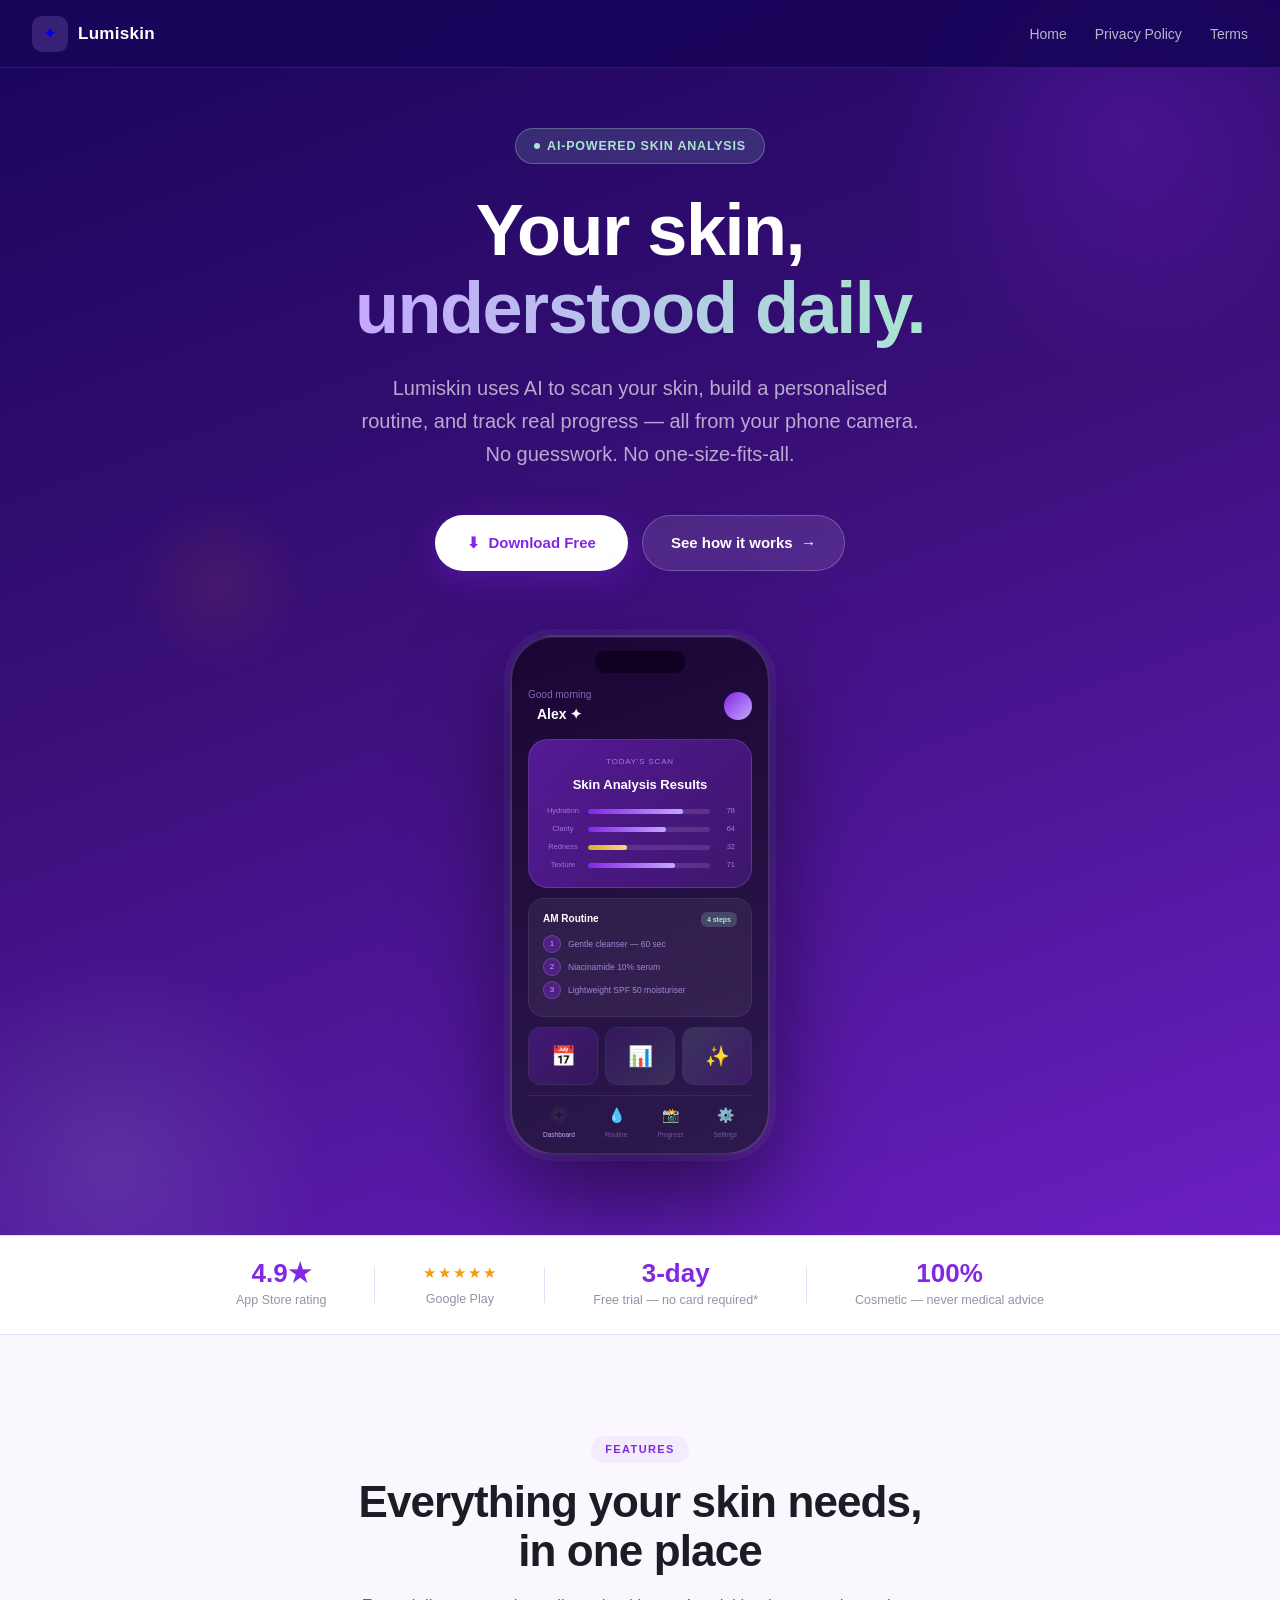
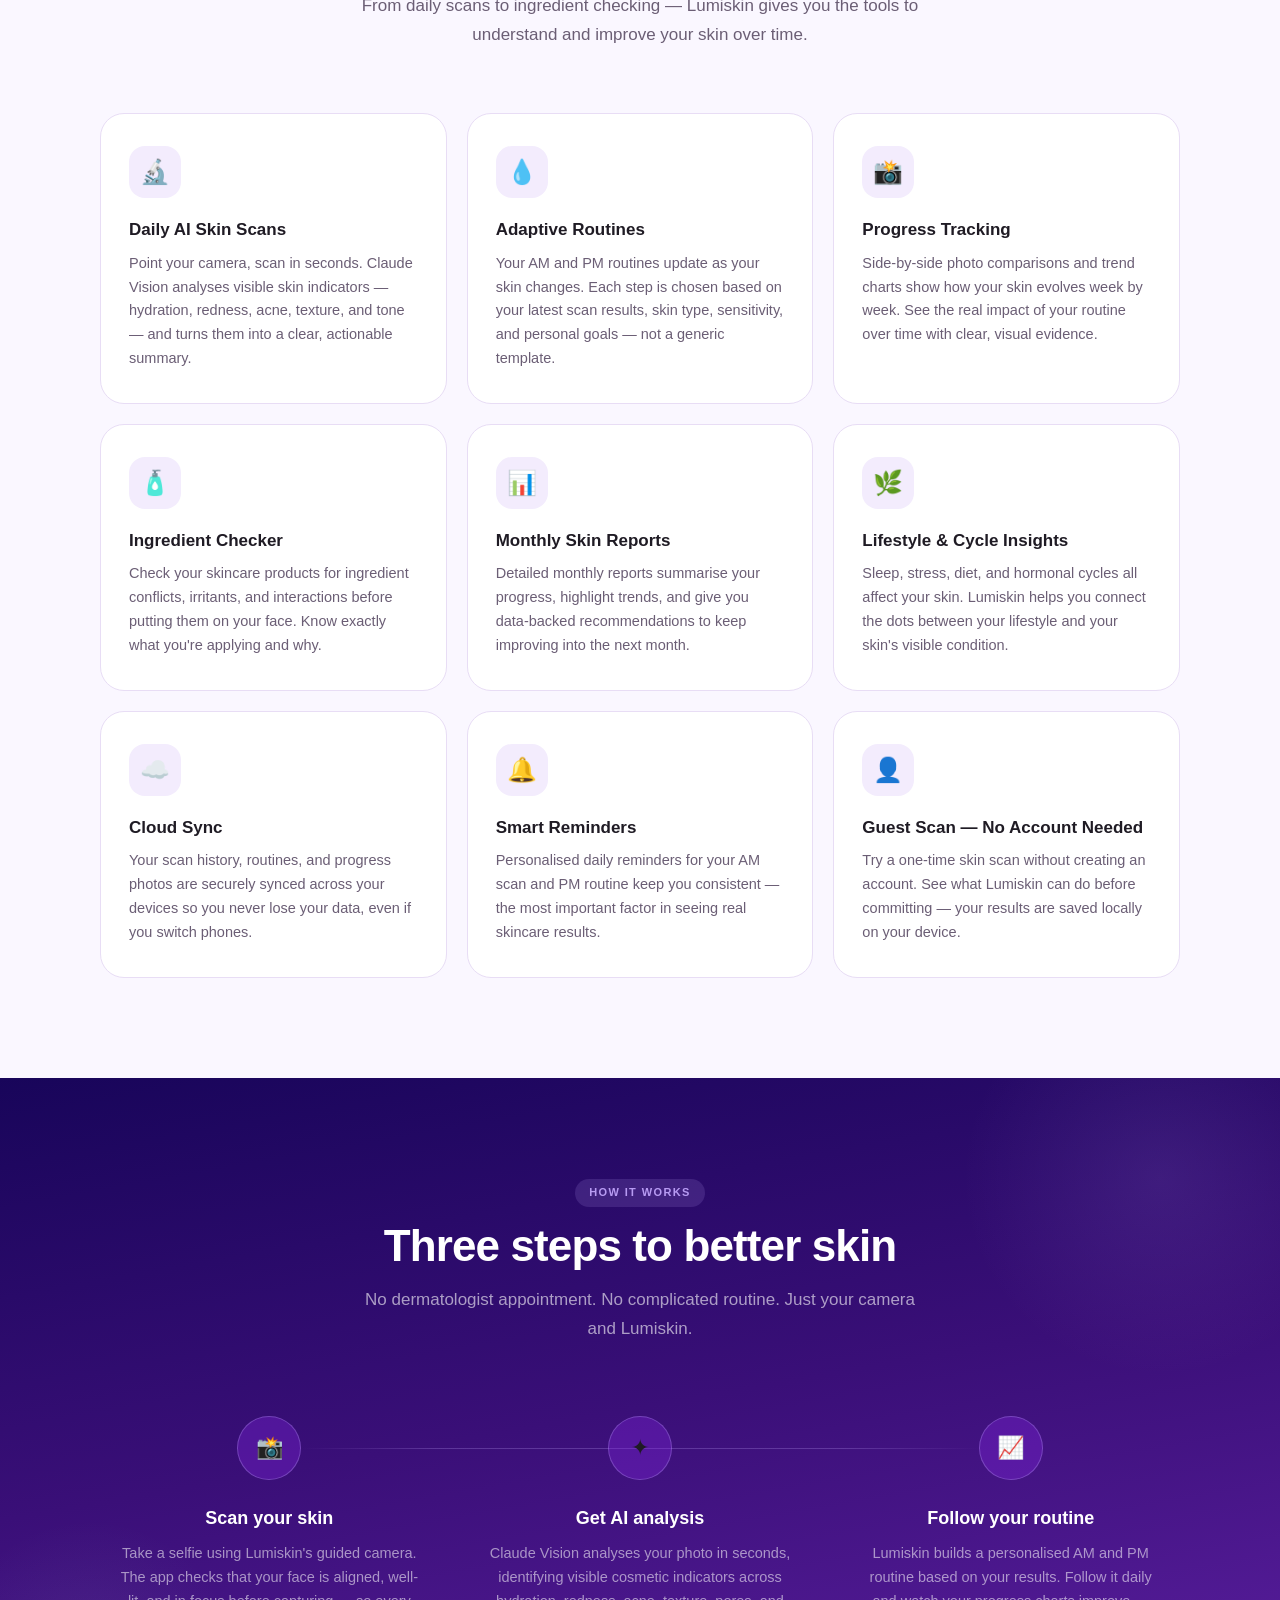
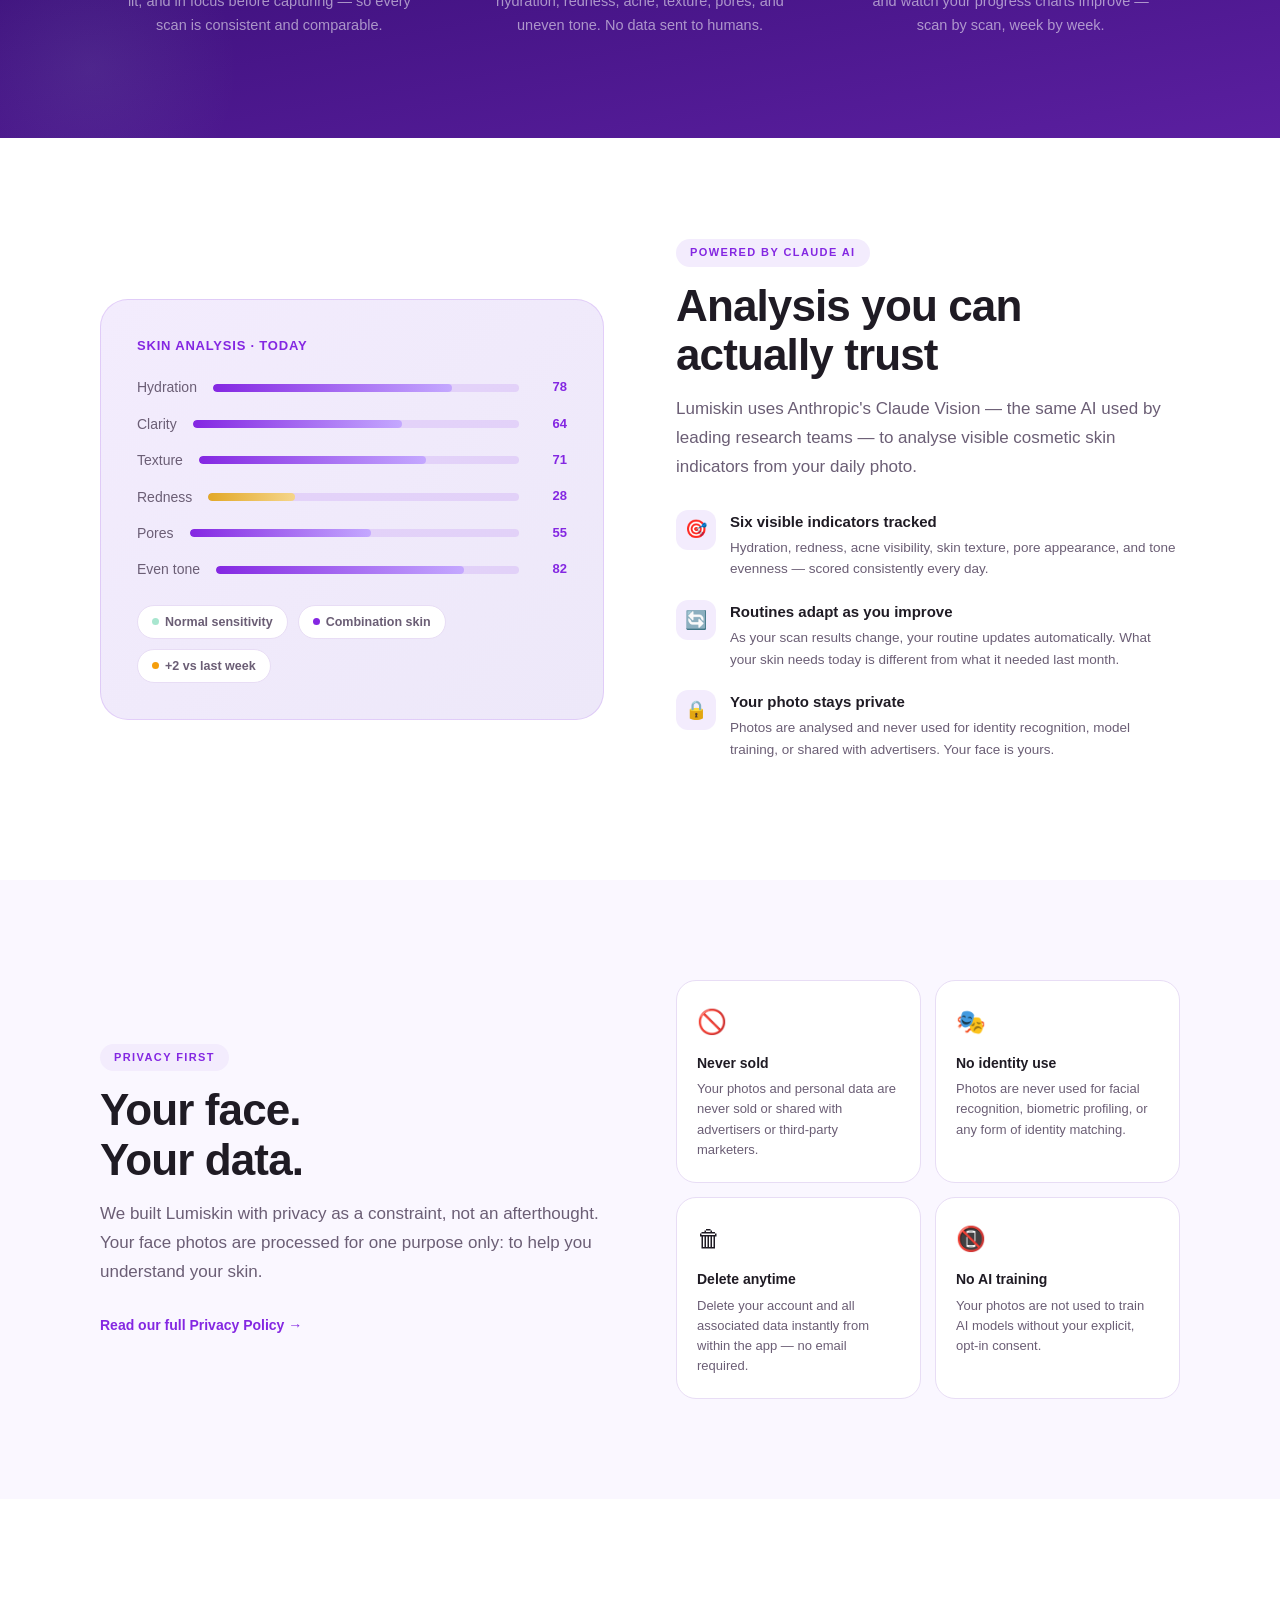
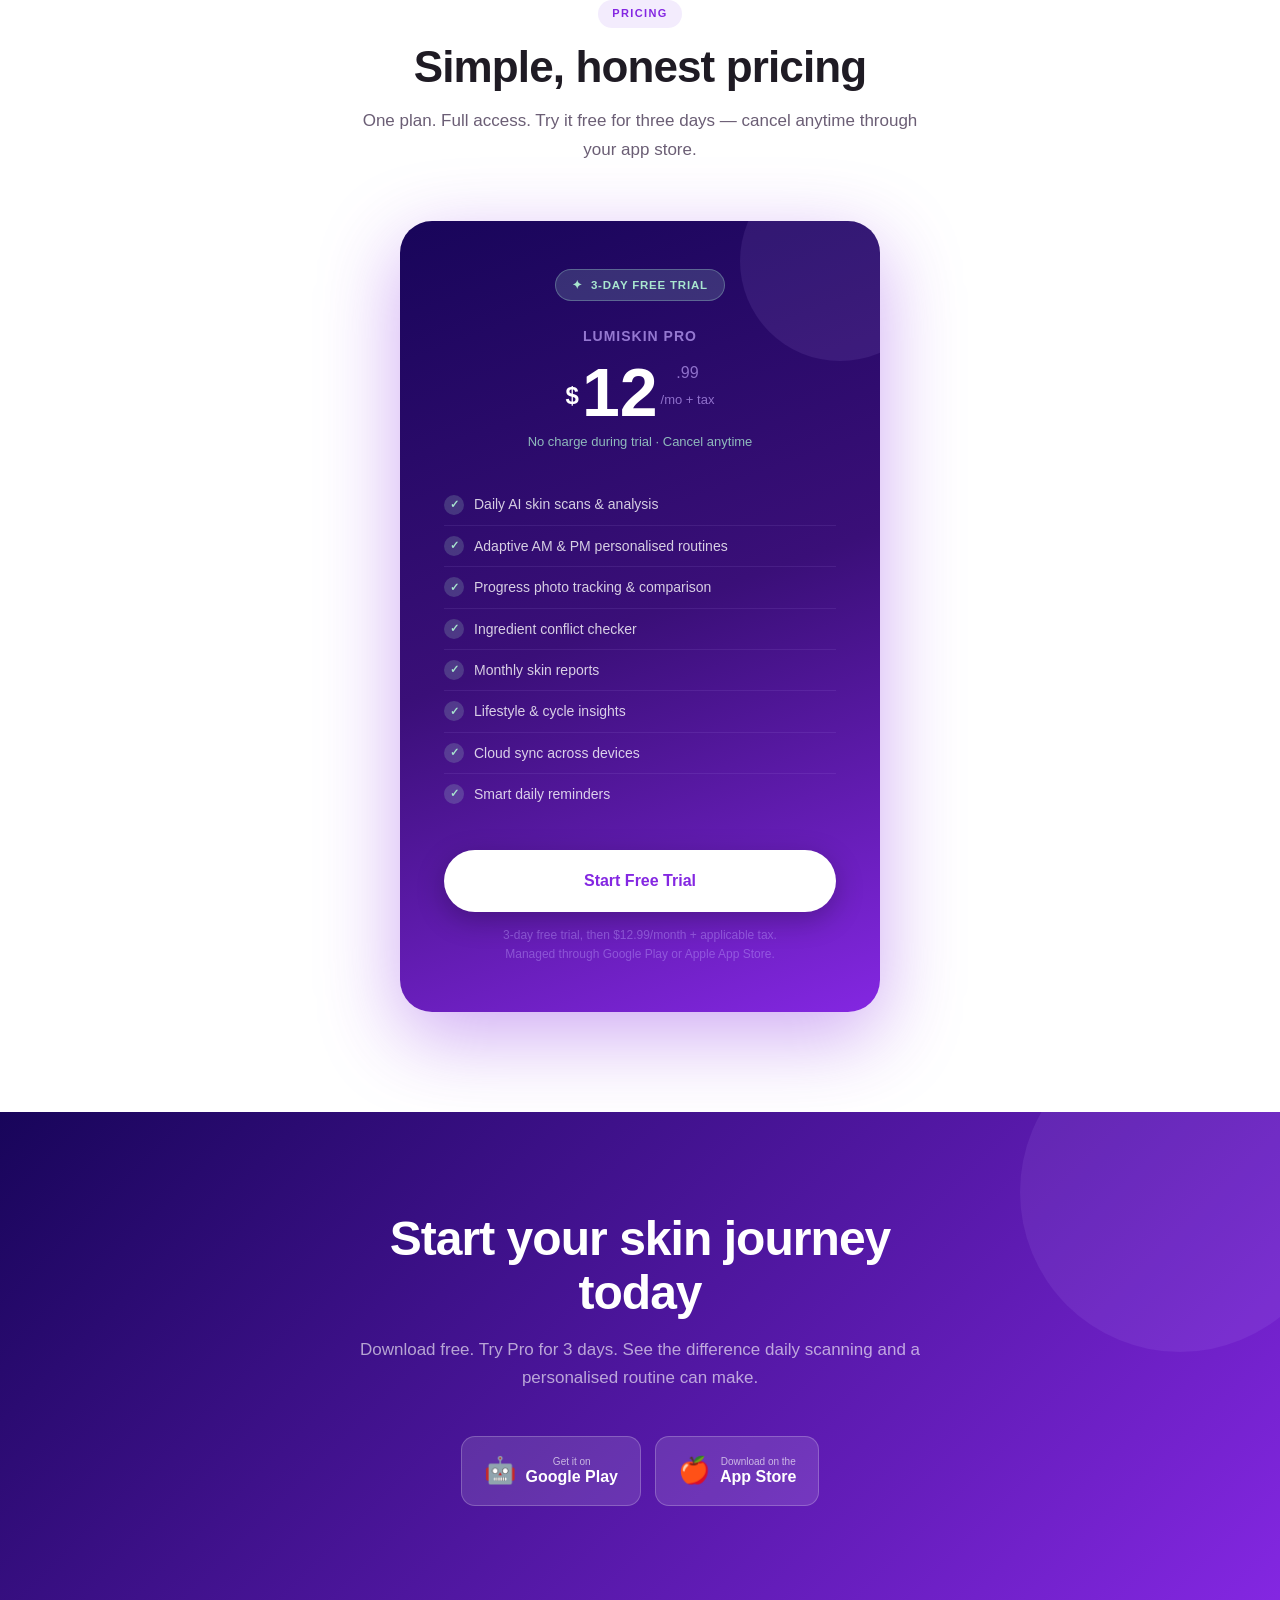
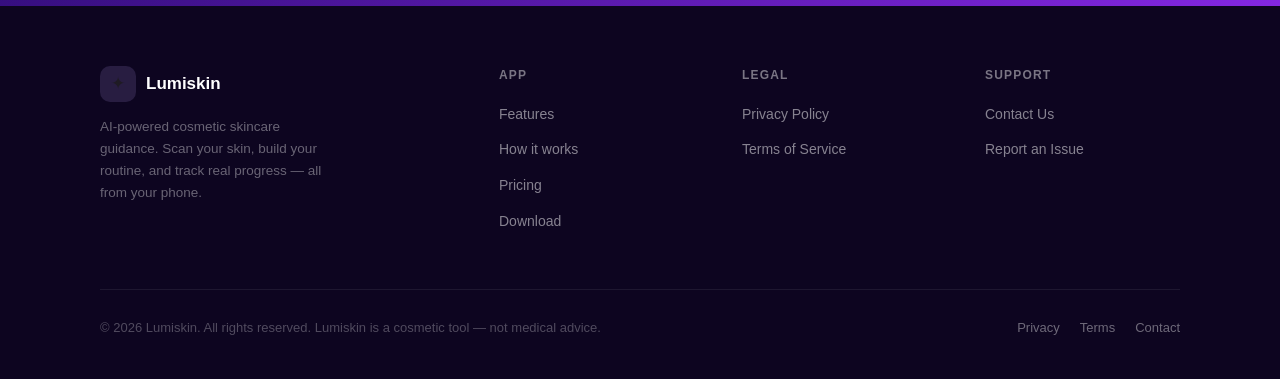
==== index.html @ 0563131d "index" ====
<!DOCTYPE html>
<html lang="en">
<head>
  <meta charset="UTF-8" />
  <meta name="viewport" content="width=device-width, initial-scale=1.0" />
  <title>Lumiskin — AI Skincare Guidance</title>
  <meta name="description" content="Lumiskin uses AI to scan your skin, build your personalised routine, and track your progress — all from your phone camera." />
  <meta property="og:title" content="Lumiskin — AI Skincare Guidance" />
  <meta property="og:description" content="Scan your skin, build your personalised routine, and track real progress with AI-powered guidance." />
  <meta property="og:type" content="website" />
  <meta name="google-site-verification" content="google8a4953407d40c451" />
  <meta name="google-site-verification" content="SslOg2Nx-gB8LZupZd6rhtCJTpEH8Xry3HF7loDP4Jc" />
  <meta name="google-site-verification" content="HRQmWSuf-RTHOvkxwRsdNEZqvdgq1q4yqwuCLB3380o" />

  <style>
    *, *::before, *::after { box-sizing: border-box; margin: 0; padding: 0; }

    :root {
      --purple:      #8427e2;
      --purple-dark: #5b1fa0;
      --purple-deep: #18055a;
      --purple-soft: #f3ecfd;
      --purple-mid:  #ede8f9;
      --green:       #a8e6cf;
      --amber:       #f59e0b;
      --ink:         #1f1b24;
      --sage:        #6b5e75;
      --muted:       #9b8fa8;
      --border:      #e8ddf5;
      --bg:          #faf7ff;
      --white:       #ffffff;
      --nav-h:       68px;
      --radius-sm:   10px;
      --radius-md:   18px;
      --radius-lg:   28px;
    }

    html { scroll-behavior: smooth; }

    body {
      font-family: -apple-system, BlinkMacSystemFont, "Segoe UI", Roboto, "Helvetica Neue", Arial, sans-serif;
      background: var(--bg);
      color: var(--ink);
      line-height: 1.6;
      font-size: 16px;
      overflow-x: hidden;
    }

    /* ── Page switching ───────────────────────────────────────────────────── */
    .page { display: none; }
    .page.active { display: block; }

    /* ── Animations ──────────────────────────────────────────────────────── */
    @keyframes fadeUp  { from { opacity:0; transform:translateY(28px); } to { opacity:1; transform:translateY(0); } }
    @keyframes float   { 0%,100% { transform:translateY(0); } 50% { transform:translateY(-14px); } }
    @keyframes shimmer { 0% { background-position:200% center; } 100% { background-position:-200% center; } }
    @keyframes pulse   { 0%,100% { opacity:1; } 50% { opacity:.45; } }
    @keyframes orb     { 0%,100% { transform:scale(1) translate(0,0); } 50% { transform:scale(1.08) translate(12px,-10px); } }

    .fade-up   { animation: fadeUp .72s ease both; }
    .fade-up-1 { animation-delay:.1s; }
    .fade-up-2 { animation-delay:.22s; }
    .fade-up-3 { animation-delay:.34s; }
    .fade-up-4 { animation-delay:.46s; }

    /* ════════════════════════════════════════════════════
       NAV (shared)
    ════════════════════════════════════════════════════ */
    nav {
      position: fixed;
      inset: 0 0 auto;
      height: var(--nav-h);
      display: flex;
      align-items: center;
      justify-content: space-between;
      padding: 0 32px;
      background: rgba(24,5,90,.92);
      backdrop-filter: blur(18px);
      -webkit-backdrop-filter: blur(18px);
      border-bottom: 1px solid rgba(196,168,255,.12);
      z-index: 1000;
    }

    .nav-logo { display:flex; align-items:center; gap:10px; text-decoration:none; cursor:pointer; }
    .nav-logo-icon { width:36px; height:36px; border-radius:10px; background:rgba(196,168,255,.18); display:flex; align-items:center; justify-content:center; font-size:17px; }
    .nav-logo-text { font-size:17px; font-weight:700; color:#fff; letter-spacing:.3px; }

    .nav-links { display:flex; align-items:center; gap:28px; list-style:none; }
    .nav-links a { font-size:14px; color:rgba(255,255,255,.70); text-decoration:none; transition:color .15s; cursor:pointer; }
    .nav-links a:hover { color:#fff; }

    .nav-cta { background:var(--purple); color:#fff !important; font-weight:600 !important; padding:9px 20px; border-radius:22px; font-size:14px !important; transition:background .15s,transform .15s !important; }
    .nav-cta:hover { background:#9b3ef5 !important; transform:translateY(-1px); }

    .nav-hamburger { display:none; background:none; border:none; cursor:pointer; padding:4px; }
    .nav-hamburger span { display:block; width:22px; height:2px; background:rgba(255,255,255,.8); margin:5px 0; border-radius:2px; transition:.3s; }

    /* ════════════════════════════════════════════════════
       HOMEPAGE STYLES
    ════════════════════════════════════════════════════ */

    /* Hero */
    .hero {
      min-height:100vh;
      background:linear-gradient(160deg, var(--purple-deep) 0%, #3a0f78 45%, #6a1fc2 100%);
      display:flex; align-items:center; justify-content:center;
      padding:calc(var(--nav-h) + 60px) 24px 80px;
      position:relative; overflow:hidden; text-align:center;
    }
    .hero-orb1 { position:absolute; top:-120px; right:-100px; width:500px; height:500px; border-radius:50%; background:radial-gradient(circle,rgba(132,39,226,.28) 0%,transparent 70%); animation:orb 9s ease-in-out infinite; }
    .hero-orb2 { position:absolute; bottom:-140px; left:-100px; width:420px; height:420px; border-radius:50%; background:radial-gradient(circle,rgba(168,230,207,.12) 0%,transparent 70%); animation:orb 12s ease-in-out infinite reverse; }
    .hero-orb3 { position:absolute; top:40%; left:10%; width:180px; height:180px; border-radius:50%; background:radial-gradient(circle,rgba(245,158,11,.08) 0%,transparent 70%); animation:orb 7s ease-in-out infinite; }
    .hero-inner { position:relative; z-index:1; max-width:960px; width:100%; }

    .hero-badge { display:inline-flex; align-items:center; gap:7px; background:rgba(168,230,207,.15); border:1px solid rgba(168,230,207,.3); border-radius:20px; padding:7px 18px; font-size:12.5px; font-weight:600; color:var(--green); letter-spacing:.8px; text-transform:uppercase; margin-bottom:28px; }
    .hero-badge-dot { width:6px; height:6px; border-radius:50%; background:var(--green); animation:pulse 2s ease infinite; }

    .hero-headline { font-size:clamp(38px,7vw,72px); font-weight:800; color:#fff; line-height:1.08; letter-spacing:-.02em; margin-bottom:24px; }
    .hero-headline .grad { background:linear-gradient(90deg,#c4a8ff 0%,#a8e6cf 50%,#c4a8ff 100%); background-size:200%; -webkit-background-clip:text; -webkit-text-fill-color:transparent; background-clip:text; animation:shimmer 4s linear infinite; }
    .hero-sub { font-size:clamp(16px,2.5vw,20px); color:rgba(255,255,255,.65); line-height:1.65; max-width:560px; margin:0 auto 44px; }

    .hero-actions { display:flex; align-items:center; justify-content:center; gap:14px; flex-wrap:wrap; margin-bottom:64px; }
    .btn-primary { display:inline-flex; align-items:center; gap:9px; background:#fff; color:var(--purple); font-weight:700; font-size:15px; padding:16px 32px; border-radius:50px; text-decoration:none; box-shadow:0 8px 32px rgba(132,39,226,.35); transition:transform .2s,box-shadow .2s; }
    .btn-primary:hover { transform:translateY(-2px); box-shadow:0 14px 40px rgba(132,39,226,.45); }
    .btn-ghost { display:inline-flex; align-items:center; gap:8px; background:rgba(255,255,255,.10); border:1px solid rgba(255,255,255,.22); color:#fff; font-weight:600; font-size:15px; padding:15px 28px; border-radius:50px; text-decoration:none; transition:background .2s,transform .2s; }
    .btn-ghost:hover { background:rgba(255,255,255,.18); transform:translateY(-2px); }

    /* Phone mockup */
    .phone-wrap { display:flex; justify-content:center; animation:float 6s ease-in-out infinite; }
    .phone { width:260px; height:520px; background:linear-gradient(160deg,#1a0535 0%,#2d1a4d 100%); border-radius:44px; border:2px solid rgba(196,168,255,.22); box-shadow:0 0 0 6px rgba(196,168,255,.06),0 40px 100px rgba(0,0,0,.55),inset 0 1px 0 rgba(255,255,255,.08); position:relative; overflow:hidden; flex-shrink:0; }
    .phone-notch { position:absolute; top:14px; left:50%; transform:translateX(-50%); width:90px; height:22px; background:#0d0020; border-radius:11px; z-index:5; }
    .phone-ui { position:absolute; inset:0; padding:50px 16px 20px; display:flex; flex-direction:column; gap:10px; }
    .phone-header-bar { display:flex; justify-content:space-between; align-items:center; margin-bottom:4px; }
    .phone-greeting { font-size:10px; color:rgba(196,168,255,.6); font-weight:500; }
    .phone-name { font-size:14px; color:#fff; font-weight:700; }
    .phone-avatar { width:28px; height:28px; border-radius:50%; background:linear-gradient(135deg,#8427e2,#c4a8ff); }
    .phone-scan-card { background:linear-gradient(135deg,rgba(132,39,226,.55),rgba(91,31,160,.45)); border-radius:20px; padding:16px; border:1px solid rgba(196,168,255,.18); }
    .phone-scan-label { font-size:8px; color:rgba(196,168,255,.7); text-transform:uppercase; letter-spacing:.8px; margin-bottom:6px; }
    .phone-scan-title { font-size:13px; color:#fff; font-weight:700; margin-bottom:10px; }
    .phone-scan-bars { display:flex; flex-direction:column; gap:6px; }
    .phone-bar-row { display:flex; align-items:center; gap:7px; }
    .phone-bar-label { font-size:7.5px; color:rgba(196,168,255,.65); width:36px; flex-shrink:0; }
    .phone-bar-track { flex:1; height:5px; background:rgba(255,255,255,.12); border-radius:3px; overflow:hidden; }
    .phone-bar-fill { height:100%; border-radius:3px; background:linear-gradient(90deg,#8427e2,#c4a8ff); }
    .phone-bar-val { font-size:7.5px; color:rgba(196,168,255,.7); width:18px; text-align:right; flex-shrink:0; }
    .phone-routine-card { background:rgba(255,255,255,.06); border-radius:16px; padding:12px 14px; border:1px solid rgba(196,168,255,.10); }
    .phone-routine-header { display:flex; justify-content:space-between; align-items:center; margin-bottom:8px; }
    .phone-routine-title { font-size:10px; color:#fff; font-weight:700; }
    .phone-routine-badge { background:rgba(168,230,207,.2); border-radius:6px; padding:2px 6px; font-size:7px; color:var(--green); font-weight:600; }
    .phone-step { display:flex; align-items:center; gap:7px; margin-bottom:5px; }
    .phone-step-dot { width:18px; height:18px; border-radius:50%; background:rgba(132,39,226,.35); border:1px solid rgba(196,168,255,.25); display:flex; align-items:center; justify-content:center; font-size:8px; color:#c4a8ff; flex-shrink:0; }
    .phone-step-text { font-size:8.5px; color:rgba(196,168,255,.75); }
    .phone-progress-row { display:flex; gap:7px; }
    .phone-photo { flex:1; height:58px; border-radius:12px; border:1px solid rgba(196,168,255,.15); overflow:hidden; }
    .phone-photo-inner { width:100%; height:100%; display:flex; align-items:center; justify-content:center; font-size:20px; }
    .phone-photo:nth-child(1) .phone-photo-inner { background:linear-gradient(135deg,rgba(132,39,226,.3),rgba(91,31,160,.2)); }
    .phone-photo:nth-child(2) .phone-photo-inner { background:linear-gradient(135deg,rgba(91,31,160,.25),rgba(168,230,207,.12)); }
    .phone-photo:nth-child(3) .phone-photo-inner { background:linear-gradient(135deg,rgba(168,230,207,.15),rgba(132,39,226,.2)); }
    .phone-bottom-nav { display:flex; justify-content:space-around; align-items:center; padding:8px 0 2px; border-top:1px solid rgba(196,168,255,.10); margin-top:auto; }
    .phone-nav-item { display:flex; flex-direction:column; align-items:center; gap:3px; }
    .phone-nav-icon { font-size:14px; }
    .phone-nav-label { font-size:6.5px; color:rgba(196,168,255,.45); }
    .phone-nav-item.active .phone-nav-label { color:#c4a8ff; }
    .phone-nav-item.active .phone-nav-icon { filter:drop-shadow(0 0 4px rgba(196,168,255,.6)); }

    /* Social proof */
    .social-bar { background:var(--white); border-top:1px solid var(--border); border-bottom:1px solid var(--border); padding:24px; }
    .social-bar-inner { max-width:900px; margin:0 auto; display:flex; align-items:center; justify-content:center; gap:48px; flex-wrap:wrap; }
    .social-stat { text-align:center; }
    .social-stat-value { font-size:26px; font-weight:800; color:var(--purple); line-height:1; margin-bottom:4px; }
    .social-stat-label { font-size:12.5px; color:var(--muted); font-weight:500; }
    .social-divider { width:1px; height:36px; background:var(--border); }
    .stars { display:flex; gap:2px; justify-content:center; margin-bottom:4px; }
    .star { color:#f59e0b; font-size:15px; }

    /* Section wrapper */
    .section { padding:100px 24px; }
    .section-inner { max-width:1080px; margin:0 auto; }
    .section-tag { display:inline-block; background:var(--purple-soft); color:var(--purple); font-size:11px; font-weight:700; letter-spacing:1.4px; text-transform:uppercase; padding:5px 14px; border-radius:20px; margin-bottom:14px; }
    .section-title { font-size:clamp(28px,4.5vw,44px); font-weight:800; color:var(--ink); line-height:1.12; letter-spacing:-.02em; margin-bottom:16px; }
    .section-sub { font-size:17px; color:var(--sage); line-height:1.7; max-width:560px; }

    /* Features */
    .features-section { background:var(--bg); }
    .features-header { text-align:center; margin-bottom:64px; }
    .features-header .section-sub { margin:0 auto; }
    .features-grid { display:grid; grid-template-columns:repeat(3,1fr); gap:20px; }
    .feature-card { background:var(--white); border:1px solid var(--border); border-radius:24px; padding:32px 28px; transition:transform .22s,box-shadow .22s,border-color .22s; }
    .feature-card:hover { transform:translateY(-4px); box-shadow:0 16px 48px rgba(132,39,226,.10); border-color:rgba(132,39,226,.22); }
    .feature-icon-box { width:52px; height:52px; border-radius:16px; background:var(--purple-soft); display:flex; align-items:center; justify-content:center; font-size:24px; margin-bottom:18px; }
    .feature-title { font-size:17px; font-weight:700; color:var(--ink); margin-bottom:8px; }
    .feature-desc { font-size:14.5px; color:var(--sage); line-height:1.65; }

    /* How it works */
    .how-section { background:linear-gradient(170deg,var(--purple-deep) 0%,#3a0f78 50%,var(--purple-dark) 100%); position:relative; overflow:hidden; }
    .how-section::before { content:""; position:absolute; top:-100px; right:-80px; width:400px; height:400px; border-radius:50%; background:radial-gradient(circle,rgba(196,168,255,.10) 0%,transparent 70%); }
    .how-section::after { content:""; position:absolute; bottom:-80px; left:-60px; width:300px; height:300px; border-radius:50%; background:radial-gradient(circle,rgba(168,230,207,.08) 0%,transparent 70%); }
    .how-inner { position:relative; z-index:1; }
    .how-header { text-align:center; margin-bottom:72px; }
    .how-header .section-tag { background:rgba(196,168,255,.15); color:rgba(196,168,255,.9); }
    .how-header .section-title { color:#fff; }
    .how-header .section-sub { color:rgba(255,255,255,.60); margin:0 auto; }
    .steps-grid { display:grid; grid-template-columns:repeat(3,1fr); gap:32px; position:relative; }
    .steps-grid::before { content:""; position:absolute; top:32px; left:calc(16.66% + 20px); right:calc(16.66% + 20px); height:1px; background:linear-gradient(90deg,rgba(196,168,255,0) 0%,rgba(196,168,255,.25) 20%,rgba(196,168,255,.25) 80%,rgba(196,168,255,0) 100%); }
    .step { text-align:center; padding:0 16px; }
    .step-number { width:64px; height:64px; border-radius:50%; background:rgba(132,39,226,.35); border:1.5px solid rgba(196,168,255,.3); display:flex; align-items:center; justify-content:center; font-size:22px; margin:0 auto 24px; position:relative; z-index:1; }
    .step-title { font-size:18px; font-weight:700; color:#fff; margin-bottom:10px; }
    .step-desc { font-size:14.5px; color:rgba(255,255,255,.55); line-height:1.65; }

    /* AI section */
    .ai-section { background:var(--white); }
    .ai-grid { display:grid; grid-template-columns:1fr 1fr; gap:72px; align-items:center; }
    .ai-visual { position:relative; }
    .ai-card { background:linear-gradient(135deg,var(--purple-soft),var(--purple-mid)); border-radius:28px; padding:36px; border:1px solid rgba(132,39,226,.15); }
    .ai-card-title { font-size:13px; font-weight:700; color:var(--purple); letter-spacing:.8px; text-transform:uppercase; margin-bottom:20px; }
    .ai-metric-row { display:flex; align-items:center; justify-content:space-between; margin-bottom:14px; }
    .ai-metric-label { font-size:14px; color:var(--sage); font-weight:500; }
    .ai-metric-bar-wrap { flex:1; margin:0 16px; height:8px; background:rgba(132,39,226,.12); border-radius:4px; overflow:hidden; }
    .ai-metric-bar { height:100%; border-radius:4px; background:linear-gradient(90deg,var(--purple),#c4a8ff); }
    .ai-metric-val { font-size:13px; font-weight:700; color:var(--purple); width:32px; text-align:right; }
    .ai-badge-row { display:flex; gap:10px; flex-wrap:wrap; margin-top:24px; }
    .ai-badge { display:inline-flex; align-items:center; gap:6px; background:var(--white); border:1px solid var(--border); border-radius:20px; padding:6px 14px; font-size:12.5px; font-weight:600; color:var(--sage); }
    .ai-badge-dot { width:7px; height:7px; border-radius:50%; }
    .ai-content .section-sub { margin-bottom:28px; }
    .ai-point { display:flex; align-items:flex-start; gap:14px; margin-bottom:20px; }
    .ai-point-icon { width:40px; height:40px; border-radius:12px; background:var(--purple-soft); display:flex; align-items:center; justify-content:center; font-size:18px; flex-shrink:0; }
    .ai-point-title { font-size:15px; font-weight:700; color:var(--ink); margin-bottom:3px; }
    .ai-point-desc { font-size:13.5px; color:var(--sage); line-height:1.6; }

    /* Privacy section (homepage) */
    .privacy-section { background:var(--bg); }
    .privacy-grid { display:grid; grid-template-columns:1fr 1fr; gap:72px; align-items:center; }
    .privacy-cards { display:grid; grid-template-columns:1fr 1fr; gap:14px; }
    .privacy-card { background:var(--white); border:1px solid var(--border); border-radius:20px; padding:22px 20px; }
    .privacy-card-icon { font-size:24px; margin-bottom:10px; }
    .privacy-card-title { font-size:14px; font-weight:700; color:var(--ink); margin-bottom:5px; }
    .privacy-card-desc { font-size:13px; color:var(--sage); line-height:1.55; }

    /* Pricing */
    .pricing-section { background:var(--white); }
    .pricing-header { text-align:center; margin-bottom:56px; }
    .pricing-header .section-sub { margin:0 auto; }
    .pricing-card { max-width:480px; margin:0 auto; background:linear-gradient(160deg,var(--purple-deep) 0%,#3a0f78 50%,var(--purple) 100%); border-radius:32px; padding:48px 44px; text-align:center; position:relative; overflow:hidden; box-shadow:0 24px 80px rgba(132,39,226,.40); }
    .pricing-card::before { content:""; position:absolute; top:-60px; right:-60px; width:200px; height:200px; border-radius:50%; background:rgba(196,168,255,.10); }
    .pricing-inner { position:relative; z-index:1; }
    .pricing-badge { display:inline-flex; align-items:center; gap:6px; background:rgba(168,230,207,.18); border:1px solid rgba(168,230,207,.3); border-radius:20px; padding:6px 16px; font-size:11.5px; font-weight:700; color:var(--green); letter-spacing:.8px; text-transform:uppercase; margin-bottom:24px; }
    .pricing-plan { font-size:14px; font-weight:600; color:rgba(196,168,255,.7); letter-spacing:1px; text-transform:uppercase; margin-bottom:10px; }
    .pricing-price { display:flex; align-items:flex-end; justify-content:center; gap:3px; margin-bottom:6px; }
    .pricing-currency { font-size:24px; font-weight:700; color:#fff; margin-bottom:10px; }
    .pricing-amount { font-size:68px; font-weight:800; color:#fff; line-height:1; }
    .pricing-unit { font-size:16px; color:rgba(196,168,255,.65); margin-bottom:14px; }
    .pricing-note { font-size:13px; color:rgba(168,230,207,.8); margin-bottom:32px; }
    .pricing-features { list-style:none; padding:0; margin-bottom:36px; text-align:left; }
    .pricing-features li { display:flex; align-items:center; gap:10px; padding:9px 0; font-size:14px; color:rgba(255,255,255,.80); border-bottom:1px solid rgba(196,168,255,.10); }
    .pricing-features li:last-child { border-bottom:none; }
    .pricing-features li::before { content:"✓"; width:20px; height:20px; border-radius:50%; background:rgba(168,230,207,.2); display:flex; align-items:center; justify-content:center; font-size:11px; font-weight:700; color:var(--green); flex-shrink:0; }
    .pricing-btn { display:block; background:#fff; color:var(--purple); font-weight:700; font-size:16px; padding:18px 32px; border-radius:50px; text-decoration:none; box-shadow:0 8px 28px rgba(0,0,0,.25); transition:transform .2s,box-shadow .2s; }
    .pricing-btn:hover { transform:translateY(-2px); box-shadow:0 14px 36px rgba(0,0,0,.35); }
    .pricing-sub { font-size:12px; color:rgba(196,168,255,.40); margin-top:14px; }

    /* CTA */
    .cta-section { background:linear-gradient(135deg,var(--purple-deep) 0%,var(--purple) 100%); padding:100px 24px; text-align:center; position:relative; overflow:hidden; }
    .cta-section::before { content:""; position:absolute; top:-80px; right:-60px; width:320px; height:320px; border-radius:50%; background:rgba(196,168,255,.10); }
    .cta-inner { position:relative; z-index:1; max-width:600px; margin:0 auto; }
    .cta-title { font-size:clamp(30px,5vw,48px); font-weight:800; color:#fff; line-height:1.12; letter-spacing:-.02em; margin-bottom:16px; }
    .cta-sub { font-size:17px; color:rgba(255,255,255,.62); margin-bottom:44px; line-height:1.65; }
    .cta-actions { display:flex; justify-content:center; gap:14px; flex-wrap:wrap; }
    .store-btn { display:inline-flex; align-items:center; gap:10px; background:rgba(255,255,255,.12); border:1px solid rgba(255,255,255,.22); border-radius:14px; padding:13px 22px; text-decoration:none; color:#fff; transition:background .2s,transform .2s; }
    .store-btn:hover { background:rgba(255,255,255,.20); transform:translateY(-2px); }
    .store-icon { font-size:26px; }
    .store-text-small { font-size:10px; color:rgba(255,255,255,.65); line-height:1; margin-bottom:2px; }
    .store-text-big { font-size:16px; font-weight:700; line-height:1; }

    /* Homepage footer */
    .home-footer { background:#0d0520; padding:60px 24px 40px; }
    .footer-inner { max-width:1080px; margin:0 auto; }
    .footer-top { display:grid; grid-template-columns:1.8fr 1fr 1fr 1fr; gap:48px; margin-bottom:56px; }
    .footer-brand-logo { display:flex; align-items:center; gap:10px; margin-bottom:14px; }
    .footer-brand-icon { width:36px; height:36px; border-radius:10px; background:rgba(196,168,255,.15); display:flex; align-items:center; justify-content:center; font-size:17px; }
    .footer-brand-name { font-size:17px; font-weight:700; color:#fff; }
    .footer-brand-desc { font-size:13.5px; color:rgba(255,255,255,.38); line-height:1.65; max-width:240px; }
    .footer-col-title { font-size:12px; font-weight:700; color:rgba(255,255,255,.45); letter-spacing:1.2px; text-transform:uppercase; margin-bottom:16px; }
    .footer-col-links { list-style:none; display:flex; flex-direction:column; gap:10px; }
    .footer-col-links a { font-size:14px; color:rgba(255,255,255,.50); text-decoration:none; transition:color .15s; }
    .footer-col-links a:hover { color:#fff; }
    .footer-bottom { padding-top:28px; border-top:1px solid rgba(255,255,255,.07); display:flex; align-items:center; justify-content:space-between; gap:16px; flex-wrap:wrap; }
    .footer-copy { font-size:13px; color:rgba(255,255,255,.28); }
    .footer-bottom-links { display:flex; gap:20px; }
    .footer-bottom-links a { font-size:13px; color:rgba(255,255,255,.40); text-decoration:none; transition:color .15s; }
    .footer-bottom-links a:hover { color:#fff; }

    /* ════════════════════════════════════════════════════
       LEGAL PAGE STYLES
    ════════════════════════════════════════════════════ */
    .legal-page { padding-top:var(--nav-h); }

    .legal-header { background:linear-gradient(135deg,#18055a 0%,#5b1fa0 55%,#8427e2 100%); padding:64px 24px 56px; text-align:center; position:relative; overflow:hidden; }
    .legal-header::before { content:""; position:absolute; top:-60px; right:-60px; width:260px; height:260px; border-radius:50%; background:rgba(196,168,255,.12); pointer-events:none; }
    .legal-header::after { content:""; position:absolute; bottom:-40px; left:-40px; width:180px; height:180px; border-radius:50%; background:rgba(255,255,255,.06); pointer-events:none; }
    .legal-header-inner { position:relative; z-index:1; max-width:680px; margin:0 auto; }
    .legal-logo { display:inline-flex; align-items:center; gap:10px; margin-bottom:24px; text-decoration:none; cursor:pointer; }
    .legal-logo-icon { width:40px; height:40px; border-radius:12px; background:rgba(255,255,255,.18); display:flex; align-items:center; justify-content:center; font-size:20px; }
    .legal-logo-text { font-size:18px; font-weight:700; color:#fff; letter-spacing:.5px; }
    .legal-header h1 { font-size:clamp(28px,5vw,42px); font-weight:700; color:#fff; line-height:1.2; margin-bottom:14px; }
    .legal-header p { color:rgba(255,255,255,.72); font-size:15px; line-height:1.6; }
    .effective-badge { display:inline-block; margin-top:20px; background:rgba(255,255,255,.15); border:1px solid rgba(255,255,255,.22); border-radius:20px; padding:6px 18px; font-size:13px; color:rgba(255,255,255,.85); font-weight:500; }

    .disclaimer-banner { background:#fff8e1; border-left:4px solid #f59e0b; padding:14px 20px; font-size:13.5px; color:#7c5c00; line-height:1.6; }
    .disclaimer-banner strong { color:#5c4000; }

    .legal-body { max-width:780px; margin:0 auto; padding:0 20px 80px; }

    /* Legal TOC */
    .legal-toc { background:var(--white); border:1px solid var(--border); border-radius:var(--radius-md); padding:28px 32px; margin:44px 0 48px; box-shadow:0 2px 16px rgba(132,39,226,.06); }
    .legal-toc h2 { font-size:13px; font-weight:700; letter-spacing:1.6px; text-transform:uppercase; color:var(--purple); margin-bottom:16px; }
    .legal-toc ol { padding-left:20px; display:grid; gap:6px; }
    .legal-toc li { font-size:14px; }
    .legal-toc a { color:var(--sage); text-decoration:none; transition:color .15s; }
    .legal-toc a:hover { color:var(--purple); text-decoration:underline; }

    /* Legal sections */
    .legal-body section { margin-bottom:56px; scroll-margin-top:calc(var(--nav-h) + 16px); }
    .section-number { display:inline-block; background:var(--purple-soft); color:var(--purple); font-size:11px; font-weight:700; letter-spacing:1.4px; text-transform:uppercase; padding:4px 12px; border-radius:20px; margin-bottom:10px; }
    .legal-section-title { font-size:clamp(20px,3.5vw,26px); font-weight:700; color:var(--ink); margin-bottom:16px; line-height:1.25; }
    .legal-body h3 { font-size:16px; font-weight:700; color:var(--ink); margin:24px 0 8px; }
    .legal-body p { margin-bottom:14px; color:var(--sage); font-size:15px; }
    .legal-body p:last-child { margin-bottom:0; }
    .legal-body ul, .legal-body ol { padding-left:22px; margin-bottom:14px; }
    .legal-body li { color:var(--sage); font-size:15px; margin-bottom:7px; line-height:1.6; }
    .legal-body li strong { color:var(--ink); }
    .legal-body a { color:var(--purple); }
    .legal-body a:hover { text-decoration:underline; }
    .legal-body hr { border:none; border-top:1px solid var(--border); margin:48px 0; }

    /* Legal cards */
    .lcard { background:var(--white); border:1px solid var(--border); border-radius:var(--radius-md); padding:24px 28px; margin:20px 0; box-shadow:0 1px 8px rgba(132,39,226,.05); }
    .lcard-purple { background:var(--purple-soft); border-color:rgba(132,39,226,.18); }
    .lcard-red { background:#fff5f5; border-color:rgba(224,92,92,.22); }
    .lcard-list { list-style:none; padding-left:0; margin:0; }
    .lcard-list li { display:flex; align-items:flex-start; gap:10px; margin-bottom:10px; font-size:14.5px; color:var(--sage); }
    .lcard-list li::before { content:"✦"; color:var(--purple); font-size:12px; margin-top:3px; flex-shrink:0; }
    .lcard-list.danger li::before { content:"✕"; color:#c0392b; }
    .lcard-list li strong { color:var(--ink); }

    /* Legal highlight */
    .lhighlight { border-left:3px solid var(--purple); background:var(--purple-mid); border-radius:0 var(--radius-sm) var(--radius-sm) 0; padding:16px 20px; margin:16px 0; }
    .lhighlight p { font-size:14px; margin:0; color:var(--purple-dark); font-weight:500; }
    .lhighlight.warning { border-left-color:#f59e0b; background:#fffbeb; }
    .lhighlight.warning p { color:#7c5c00; }

    /* Service grid (privacy) */
    .service-grid { display:grid; grid-template-columns:repeat(auto-fill,minmax(220px,1fr)); gap:16px; margin-top:20px; }
    .service-card { background:var(--white); border:1px solid var(--border); border-radius:var(--radius-sm); padding:18px 20px; }
    .service-name { font-size:14px; font-weight:700; color:var(--ink); margin-bottom:6px; }
    .service-role { font-size:12.5px; color:var(--muted); line-height:1.5; margin:0; }
    .service-link { display:inline-block; margin-top:8px; font-size:12px; color:var(--purple); text-decoration:none; }
    .service-link:hover { text-decoration:underline; }

    /* Rights grid (privacy) */
    .rights-grid { display:grid; grid-template-columns:repeat(auto-fill,minmax(200px,1fr)); gap:14px; margin-top:20px; }
    .right-item { background:var(--white); border:1px solid var(--border); border-radius:var(--radius-sm); padding:16px 18px; display:flex; align-items:flex-start; gap:10px; }
    .right-icon { font-size:20px; flex-shrink:0; line-height:1; margin-top:1px; }
    .right-label { font-size:13.5px; font-weight:600; color:var(--ink); margin-bottom:3px; }
    .right-desc { font-size:12.5px; color:var(--muted); line-height:1.5; }

    /* Feature grid (terms) */
    .tos-feature-grid { display:grid; grid-template-columns:repeat(auto-fill,minmax(220px,1fr)); gap:14px; margin-top:20px; }
    .tos-feature-item { background:var(--white); border:1px solid var(--border); border-radius:var(--radius-sm); padding:18px 20px; display:flex; align-items:flex-start; gap:12px; }
    .tos-feature-icon { font-size:22px; flex-shrink:0; line-height:1; margin-top:1px; }
    .tos-feature-label { font-size:13.5px; font-weight:600; color:var(--ink); margin-bottom:3px; }
    .tos-feature-desc { font-size:12.5px; color:var(--muted); line-height:1.5; }

    /* Contact card (legal) */
    .contact-card { background:linear-gradient(135deg,#18055a 0%,#8427e2 100%); border-radius:var(--radius-lg); padding:36px; text-align:center; color:#fff; }
    .contact-card h3 { color:#fff; margin:0 0 10px; font-size:20px; }
    .contact-card p { color:rgba(255,255,255,.72); margin:0 0 20px; font-size:14px; }
    .contact-email { display:inline-block; background:rgba(255,255,255,.15); border:1px solid rgba(255,255,255,.25); border-radius:12px; padding:12px 24px; color:#fff; font-size:15px; font-weight:600; text-decoration:none; transition:background .15s; }
    .contact-email:hover { background:rgba(255,255,255,.25); text-decoration:none; }

    /* Legal footer */
    .legal-footer { background:#1a0d2e; padding:36px 24px; text-align:center; }
    .legal-footer-logo { font-size:17px; font-weight:700; color:#fff; margin-bottom:8px; }
    .legal-footer-tagline { font-size:13px; color:rgba(255,255,255,.40); margin-bottom:20px; }
    .legal-footer-links { display:flex; justify-content:center; gap:20px; flex-wrap:wrap; margin-bottom:24px; }
    .legal-footer-links a { font-size:13px; color:rgba(255,255,255,.55); text-decoration:none; cursor:pointer; }
    .legal-footer-links a:hover { color:#fff; }
    .legal-footer-copy { font-size:12.5px; color:rgba(255,255,255,.30); }

    /* ════════════════════════════════════════════════════
       RESPONSIVE
    ════════════════════════════════════════════════════ */
    @media (max-width:900px) {
      .features-grid { grid-template-columns:repeat(2,1fr); }
      .ai-grid, .privacy-grid { grid-template-columns:1fr; gap:48px; }
      .ai-visual { order:-1; }
      .footer-top { grid-template-columns:1fr 1fr; gap:36px; }
    }

    @media (max-width:680px) {
      nav { padding:0 20px; }
      .nav-links { display:none; }
      .nav-links.open { display:flex; flex-direction:column; position:fixed; top:var(--nav-h); inset-inline:0; background:rgba(18,4,60,.97); padding:24px 24px 36px; gap:20px; border-bottom:1px solid rgba(196,168,255,.12); z-index:999; }
      .nav-hamburger { display:block; }
      .features-grid { grid-template-columns:1fr; }
      .steps-grid { grid-template-columns:1fr; }
      .steps-grid::before { display:none; }
      .privacy-cards { grid-template-columns:1fr; }
      .pricing-card { padding:36px 24px; }
      .footer-top { grid-template-columns:1fr; gap:28px; }
      .footer-bottom { flex-direction:column; align-items:flex-start; }
      .legal-toc { padding:20px; }
      .lcard { padding:18px 20px; }
      .contact-card { padding:28px 20px; }
      .service-grid { grid-template-columns:1fr 1fr; }
      .rights-grid { grid-template-columns:1fr; }
    }

    @media (max-width:480px) {
      .social-bar-inner { gap:24px; }
      .social-divider { display:none; }
      .phone { width:220px; height:440px; }
      .service-grid { grid-template-columns:1fr; }
      .tos-feature-grid { grid-template-columns:1fr; }
    }
  </style>
</head>
<body>

  <!-- ══════════════════════════════════════════════════
       NAVIGATION (always visible)
  ══════════════════════════════════════════════════ -->
  <nav id="nav">
    <a class="nav-logo" href="https://sites.google.com/view/lumiskin-homepage/home">
      <span class="nav-logo-icon">✦</span>
      <span class="nav-logo-text">Lumiskin</span>
    </a>

    <ul class="nav-links" id="navLinks">
      <li><a href="https://sites.google.com/view/lumiskin-homepage/home">Home</a></li>
      <li><a onclick="goTo('privacy')">Privacy Policy</a></li>
      <li><a onclick="goTo('terms')">Terms</a></li>
    </ul>

    <button class="nav-hamburger" id="hamburger" aria-label="Toggle menu">
      <span></span><span></span><span></span>
    </button>
  </nav>

  <!-- ══════════════════════════════════════════════════
       PAGE: HOME
  ══════════════════════════════════════════════════ -->
  <div id="page-home" class="page active">

    <!-- Hero -->
    <section class="hero">
      <div class="hero-orb1"></div>
      <div class="hero-orb2"></div>
      <div class="hero-orb3"></div>
      <div class="hero-inner">
        <div class="hero-badge fade-up">
          <span class="hero-badge-dot"></span>
          AI-Powered Skin Analysis
        </div>
        <h1 class="hero-headline fade-up fade-up-1">
          Your skin,<br><span class="grad">understood daily.</span>
        </h1>
        <p class="hero-sub fade-up fade-up-2">
          Lumiskin uses AI to scan your skin, build a personalised routine,
          and track real progress — all from your phone camera. No guesswork. No one-size-fits-all.
        </p>
        <div class="hero-actions fade-up fade-up-3">
          <a onclick="goTo('home','download')" class="btn-primary" style="cursor:pointer;">⬇&nbsp; Download Free</a>
          <a onclick="goTo('home','how-it-works')" class="btn-ghost" style="cursor:pointer;">See how it works &nbsp;→</a>
        </div>
        <div class="phone-wrap fade-up fade-up-4">
          <div class="phone">
            <div class="phone-notch"></div>
            <div class="phone-ui">
              <div class="phone-header-bar">
                <div>
                  <div class="phone-greeting">Good morning</div>
                  <div class="phone-name">Alex ✦</div>
                </div>
                <div class="phone-avatar"></div>
              </div>
              <div class="phone-scan-card">
                <div class="phone-scan-label">Today's Scan</div>
                <div class="phone-scan-title">Skin Analysis Results</div>
                <div class="phone-scan-bars">
                  <div class="phone-bar-row"><div class="phone-bar-label">Hydration</div><div class="phone-bar-track"><div class="phone-bar-fill" style="width:78%"></div></div><div class="phone-bar-val">78</div></div>
                  <div class="phone-bar-row"><div class="phone-bar-label">Clarity</div><div class="phone-bar-track"><div class="phone-bar-fill" style="width:64%"></div></div><div class="phone-bar-val">64</div></div>
                  <div class="phone-bar-row"><div class="phone-bar-label">Redness</div><div class="phone-bar-track"><div class="phone-bar-fill" style="width:32%;background:linear-gradient(90deg,#e2a827,#f5d58a)"></div></div><div class="phone-bar-val">32</div></div>
                  <div class="phone-bar-row"><div class="phone-bar-label">Texture</div><div class="phone-bar-track"><div class="phone-bar-fill" style="width:71%"></div></div><div class="phone-bar-val">71</div></div>
                </div>
              </div>
              <div class="phone-routine-card">
                <div class="phone-routine-header">
                  <div class="phone-routine-title">AM Routine</div>
                  <div class="phone-routine-badge">4 steps</div>
                </div>
                <div class="phone-step"><div class="phone-step-dot">1</div><div class="phone-step-text">Gentle cleanser — 60 sec</div></div>
                <div class="phone-step"><div class="phone-step-dot">2</div><div class="phone-step-text">Niacinamide 10% serum</div></div>
                <div class="phone-step"><div class="phone-step-dot">3</div><div class="phone-step-text">Lightweight SPF 50 moisturiser</div></div>
              </div>
              <div class="phone-progress-row">
                <div class="phone-photo"><div class="phone-photo-inner">📅</div></div>
                <div class="phone-photo"><div class="phone-photo-inner">📊</div></div>
                <div class="phone-photo"><div class="phone-photo-inner">✨</div></div>
              </div>
              <div class="phone-bottom-nav">
                <div class="phone-nav-item active"><div class="phone-nav-icon">✦</div><div class="phone-nav-label">Dashboard</div></div>
                <div class="phone-nav-item"><div class="phone-nav-icon">💧</div><div class="phone-nav-label">Routine</div></div>
                <div class="phone-nav-item"><div class="phone-nav-icon">📸</div><div class="phone-nav-label">Progress</div></div>
                <div class="phone-nav-item"><div class="phone-nav-icon">⚙️</div><div class="phone-nav-label">Settings</div></div>
              </div>
            </div>
          </div>
        </div>
      </div>
    </section>

    <!-- Social proof -->
    <div class="social-bar">
      <div class="social-bar-inner">
        <div class="social-stat"><div class="social-stat-value">4.9★</div><div class="social-stat-label">App Store rating</div></div>
        <div class="social-divider"></div>
        <div class="social-stat"><div class="stars"><span class="star">★</span><span class="star">★</span><span class="star">★</span><span class="star">★</span><span class="star">★</span></div><div class="social-stat-label">Google Play</div></div>
        <div class="social-divider"></div>
        <div class="social-stat"><div class="social-stat-value">3-day</div><div class="social-stat-label">Free trial — no card required*</div></div>
        <div class="social-divider"></div>
        <div class="social-stat"><div class="social-stat-value">100%</div><div class="social-stat-label">Cosmetic — never medical advice</div></div>
      </div>
    </div>

    <!-- Features -->
    <section class="section features-section" id="features">
      <div class="section-inner">
        <div class="features-header">
          <div class="section-tag">Features</div>
          <h2 class="section-title">Everything your skin needs,<br>in one place</h2>
          <p class="section-sub">From daily scans to ingredient checking — Lumiskin gives you the tools to understand and improve your skin over time.</p>
        </div>
        <div class="features-grid">
          <div class="feature-card"><div class="feature-icon-box">🔬</div><div class="feature-title">Daily AI Skin Scans</div><p class="feature-desc">Point your camera, scan in seconds. Claude Vision analyses visible skin indicators — hydration, redness, acne, texture, and tone — and turns them into a clear, actionable summary.</p></div>
          <div class="feature-card"><div class="feature-icon-box">💧</div><div class="feature-title">Adaptive Routines</div><p class="feature-desc">Your AM and PM routines update as your skin changes. Each step is chosen based on your latest scan results, skin type, sensitivity, and personal goals — not a generic template.</p></div>
          <div class="feature-card"><div class="feature-icon-box">📸</div><div class="feature-title">Progress Tracking</div><p class="feature-desc">Side-by-side photo comparisons and trend charts show how your skin evolves week by week. See the real impact of your routine over time with clear, visual evidence.</p></div>
          <div class="feature-card"><div class="feature-icon-box">🧴</div><div class="feature-title">Ingredient Checker</div><p class="feature-desc">Check your skincare products for ingredient conflicts, irritants, and interactions before putting them on your face. Know exactly what you're applying and why.</p></div>
          <div class="feature-card"><div class="feature-icon-box">📊</div><div class="feature-title">Monthly Skin Reports</div><p class="feature-desc">Detailed monthly reports summarise your progress, highlight trends, and give you data-backed recommendations to keep improving into the next month.</p></div>
          <div class="feature-card"><div class="feature-icon-box">🌿</div><div class="feature-title">Lifestyle &amp; Cycle Insights</div><p class="feature-desc">Sleep, stress, diet, and hormonal cycles all affect your skin. Lumiskin helps you connect the dots between your lifestyle and your skin's visible condition.</p></div>
          <div class="feature-card"><div class="feature-icon-box">☁️</div><div class="feature-title">Cloud Sync</div><p class="feature-desc">Your scan history, routines, and progress photos are securely synced across your devices so you never lose your data, even if you switch phones.</p></div>
          <div class="feature-card"><div class="feature-icon-box">🔔</div><div class="feature-title">Smart Reminders</div><p class="feature-desc">Personalised daily reminders for your AM scan and PM routine keep you consistent — the most important factor in seeing real skincare results.</p></div>
          <div class="feature-card"><div class="feature-icon-box">👤</div><div class="feature-title">Guest Scan — No Account Needed</div><p class="feature-desc">Try a one-time skin scan without creating an account. See what Lumiskin can do before committing — your results are saved locally on your device.</p></div>
        </div>
      </div>
    </section>

    <!-- How it works -->
    <section class="section how-section" id="how-it-works">
      <div class="section-inner how-inner">
        <div class="how-header">
          <div class="section-tag">How it works</div>
          <h2 class="section-title">Three steps to better skin</h2>
          <p class="section-sub">No dermatologist appointment. No complicated routine. Just your camera and Lumiskin.</p>
        </div>
        <div class="steps-grid">
          <div class="step"><div class="step-number">📸</div><h3 class="step-title">Scan your skin</h3><p class="step-desc">Take a selfie using Lumiskin's guided camera. The app checks that your face is aligned, well-lit, and in focus before capturing — so every scan is consistent and comparable.</p></div>
          <div class="step"><div class="step-number">✦</div><h3 class="step-title">Get AI analysis</h3><p class="step-desc">Claude Vision analyses your photo in seconds, identifying visible cosmetic indicators across hydration, redness, acne, texture, pores, and uneven tone. No data sent to humans.</p></div>
          <div class="step"><div class="step-number">📈</div><h3 class="step-title">Follow your routine</h3><p class="step-desc">Lumiskin builds a personalised AM and PM routine based on your results. Follow it daily and watch your progress charts improve — scan by scan, week by week.</p></div>
        </div>
      </div>
    </section>

    <!-- AI section -->
    <section class="section ai-section">
      <div class="section-inner">
        <div class="ai-grid">
          <div class="ai-visual">
            <div class="ai-card">
              <div class="ai-card-title">Skin Analysis · Today</div>
              <div class="ai-metric-row"><div class="ai-metric-label">Hydration</div><div class="ai-metric-bar-wrap"><div class="ai-metric-bar" style="width:78%"></div></div><div class="ai-metric-val">78</div></div>
              <div class="ai-metric-row"><div class="ai-metric-label">Clarity</div><div class="ai-metric-bar-wrap"><div class="ai-metric-bar" style="width:64%"></div></div><div class="ai-metric-val">64</div></div>
              <div class="ai-metric-row"><div class="ai-metric-label">Texture</div><div class="ai-metric-bar-wrap"><div class="ai-metric-bar" style="width:71%"></div></div><div class="ai-metric-val">71</div></div>
              <div class="ai-metric-row"><div class="ai-metric-label">Redness</div><div class="ai-metric-bar-wrap"><div class="ai-metric-bar" style="width:28%;background:linear-gradient(90deg,#e2a827,#f5d58a)"></div></div><div class="ai-metric-val">28</div></div>
              <div class="ai-metric-row"><div class="ai-metric-label">Pores</div><div class="ai-metric-bar-wrap"><div class="ai-metric-bar" style="width:55%"></div></div><div class="ai-metric-val">55</div></div>
              <div class="ai-metric-row"><div class="ai-metric-label">Even tone</div><div class="ai-metric-bar-wrap"><div class="ai-metric-bar" style="width:82%"></div></div><div class="ai-metric-val">82</div></div>
              <div class="ai-badge-row">
                <div class="ai-badge"><div class="ai-badge-dot" style="background:#a8e6cf"></div>Normal sensitivity</div>
                <div class="ai-badge"><div class="ai-badge-dot" style="background:#8427e2"></div>Combination skin</div>
                <div class="ai-badge"><div class="ai-badge-dot" style="background:#f59e0b"></div>+2 vs last week</div>
              </div>
            </div>
          </div>
          <div class="ai-content">
            <div class="section-tag">Powered by Claude AI</div>
            <h2 class="section-title">Analysis you can actually trust</h2>
            <p class="section-sub">Lumiskin uses Anthropic's Claude Vision — the same AI used by leading research teams — to analyse visible cosmetic skin indicators from your daily photo.</p>
            <div class="ai-point"><div class="ai-point-icon">🎯</div><div><div class="ai-point-title">Six visible indicators tracked</div><div class="ai-point-desc">Hydration, redness, acne visibility, skin texture, pore appearance, and tone evenness — scored consistently every day.</div></div></div>
            <div class="ai-point"><div class="ai-point-icon">🔄</div><div><div class="ai-point-title">Routines adapt as you improve</div><div class="ai-point-desc">As your scan results change, your routine updates automatically. What your skin needs today is different from what it needed last month.</div></div></div>
            <div class="ai-point"><div class="ai-point-icon">🔒</div><div><div class="ai-point-title">Your photo stays private</div><div class="ai-point-desc">Photos are analysed and never used for identity recognition, model training, or shared with advertisers. Your face is yours.</div></div></div>
          </div>
        </div>
      </div>
    </section>

    <!-- Privacy section -->
    <section class="section privacy-section" id="home-privacy">
      <div class="section-inner">
        <div class="privacy-grid">
          <div class="privacy-content">
            <div class="section-tag">Privacy first</div>
            <h2 class="section-title">Your face.<br>Your data.</h2>
            <p class="section-sub" style="margin-bottom:28px;">We built Lumiskin with privacy as a constraint, not an afterthought. Your face photos are processed for one purpose only: to help you understand your skin.</p>
            <p style="font-size:14px;color:var(--muted);">
              <a onclick="goTo('privacy')" style="color:var(--purple);font-weight:600;cursor:pointer;">Read our full Privacy Policy →</a>
            </p>
          </div>
          <div class="privacy-cards">
            <div class="privacy-card"><div class="privacy-card-icon">🚫</div><div class="privacy-card-title">Never sold</div><div class="privacy-card-desc">Your photos and personal data are never sold or shared with advertisers or third-party marketers.</div></div>
            <div class="privacy-card"><div class="privacy-card-icon">🎭</div><div class="privacy-card-title">No identity use</div><div class="privacy-card-desc">Photos are never used for facial recognition, biometric profiling, or any form of identity matching.</div></div>
            <div class="privacy-card"><div class="privacy-card-icon">🗑</div><div class="privacy-card-title">Delete anytime</div><div class="privacy-card-desc">Delete your account and all associated data instantly from within the app — no email required.</div></div>
            <div class="privacy-card"><div class="privacy-card-icon">📵</div><div class="privacy-card-title">No AI training</div><div class="privacy-card-desc">Your photos are not used to train AI models without your explicit, opt-in consent.</div></div>
          </div>
        </div>
      </div>
    </section>

    <!-- Pricing -->
    <section class="section pricing-section" id="pricing">
      <div class="section-inner">
        <div class="pricing-header">
          <div class="section-tag">Pricing</div>
          <h2 class="section-title">Simple, honest pricing</h2>
          <p class="section-sub">One plan. Full access. Try it free for three days — cancel anytime through your app store.</p>
        </div>
        <div class="pricing-card">
          <div class="pricing-inner">
            <div class="pricing-badge">✦ &nbsp;3-Day Free Trial</div>
            <div class="pricing-plan">Lumiskin Pro</div>
            <div class="pricing-price">
              <div class="pricing-currency">$</div>
              <div class="pricing-amount">12</div>
              <div class="pricing-unit">.99<br><span style="font-size:13px;">/mo + tax</span></div>
            </div>
            <div class="pricing-note">No charge during trial · Cancel anytime</div>
            <ul class="pricing-features">
              <li>Daily AI skin scans &amp; analysis</li>
              <li>Adaptive AM &amp; PM personalised routines</li>
              <li>Progress photo tracking &amp; comparison</li>
              <li>Ingredient conflict checker</li>
              <li>Monthly skin reports</li>
              <li>Lifestyle &amp; cycle insights</li>
              <li>Cloud sync across devices</li>
              <li>Smart daily reminders</li>
            </ul>
            <a onclick="goTo('home','download')" class="pricing-btn" style="cursor:pointer;">Start Free Trial</a>
            <div class="pricing-sub">3-day free trial, then $12.99/month + applicable tax.<br>Managed through Google Play or Apple App Store.</div>
          </div>
        </div>
      </div>
    </section>

    <!-- Download CTA -->
    <section class="cta-section" id="download">
      <div class="cta-inner">
        <h2 class="cta-title">Start your skin journey today</h2>
        <p class="cta-sub">Download free. Try Pro for 3 days. See the difference daily scanning and a personalised routine can make.</p>
        <div class="cta-actions">
          <a href="#" class="store-btn"><span class="store-icon">🤖</span><div><div class="store-text-small">Get it on</div><div class="store-text-big">Google Play</div></div></a>
          <a href="#" class="store-btn"><span class="store-icon">🍎</span><div><div class="store-text-small">Download on the</div><div class="store-text-big">App Store</div></div></a>
        </div>
      </div>
    </section>

    <!-- Homepage footer -->
    <footer class="home-footer">
      <div class="footer-inner">
        <div class="footer-top">
          <div>
            <div class="footer-brand-logo"><div class="footer-brand-icon">✦</div><div class="footer-brand-name">Lumiskin</div></div>
            <div class="footer-brand-desc">AI-powered cosmetic skincare guidance. Scan your skin, build your routine, and track real progress — all from your phone.</div>
          </div>
          <div>
            <div class="footer-col-title">App</div>
            <ul class="footer-col-links">
              <li><a onclick="goTo('home','features')" style="cursor:pointer;">Features</a></li>
              <li><a onclick="goTo('home','how-it-works')" style="cursor:pointer;">How it works</a></li>
              <li><a onclick="goTo('home','pricing')" style="cursor:pointer;">Pricing</a></li>
              <li><a onclick="goTo('home','download')" style="cursor:pointer;">Download</a></li>
            </ul>
          </div>
          <div>
            <div class="footer-col-title">Legal</div>
            <ul class="footer-col-links">
              <li><a onclick="goTo('privacy')" style="cursor:pointer;">Privacy Policy</a></li>
              <li><a onclick="goTo('terms')" style="cursor:pointer;">Terms of Service</a></li>
            </ul>
          </div>
          <div>
            <div class="footer-col-title">Support</div>
            <ul class="footer-col-links">
              <li><a href="mailto:sathsara2000@gmail.com">Contact Us</a></li>
              <li><a href="mailto:sathsara2000@gmail.com">Report an Issue</a></li>
            </ul>
          </div>
        </div>
        <div class="footer-bottom">
          <div class="footer-copy">© 2026 Lumiskin. All rights reserved. Lumiskin is a cosmetic tool — not medical advice.</div>
          <div class="footer-bottom-links">
            <a onclick="goTo('privacy')" style="cursor:pointer;">Privacy</a>
            <a onclick="goTo('terms')" style="cursor:pointer;">Terms</a>
            <a href="mailto:sathsara2000@gmail.com">Contact</a>
          </div>
        </div>
      </div>
    </footer>

  </div><!-- /page-home -->

  <!-- ══════════════════════════════════════════════════
       PAGE: PRIVACY POLICY
  ══════════════════════════════════════════════════ -->
  <div id="page-privacy" class="page legal-page">

    <div class="legal-header">
      <div class="legal-header-inner">
        <a class="legal-logo" href="https://sites.google.com/view/lumiskin-homepage/home">
          <span class="legal-logo-icon">✦</span>
          <span class="legal-logo-text">Lumiskin</span>
        </a>
        <h1>Privacy Policy</h1>
        <p>We take your privacy seriously. This policy explains what data we collect,<br>how we use it, and the choices you have.</p>
        <span class="effective-badge">Effective Date: [Add Date]</span>
      </div>
    </div>

    <div class="disclaimer-banner">
      <strong>Note:</strong> This document is an application privacy policy provided for informational purposes. It does not constitute legal advice. If you have legal questions about data privacy, please consult a qualified attorney.
    </div>

    <div class="legal-body">
      <nav class="legal-toc" aria-label="Table of contents">
        <h2>Contents</h2>
        <ol>
          <li><a href="#pp-introduction">Introduction</a></li>
          <li><a href="#pp-collection">Information We Collect</a></li>
          <li><a href="#pp-use">How We Use Your Information</a></li>
          <li><a href="#pp-image">Image and Face Data Handling</a></li>
          <li><a href="#pp-guest">Local Storage for Guest Users</a></li>
          <li><a href="#pp-third-party">Third-Party Services</a></li>
          <li><a href="#pp-retention">Data Retention</a></li>
          <li><a href="#pp-rights">Your Rights</a></li>
          <li><a href="#pp-children">Children's Privacy</a></li>
          <li><a href="#pp-changes">Changes to This Policy</a></li>
          <li><a href="#pp-contact">Contact Us</a></li>
        </ol>
      </nav>

      <section id="pp-introduction">
        <span class="section-number">01</span>
        <h2 class="legal-section-title">Introduction</h2>
        <p>Lumiskin ("we," "our," or "us") is a skincare guidance application that uses face photo analysis to provide visible cosmetic observations, adaptive skincare routines, and progress tracking. This Privacy Policy describes how we collect, use, store, and protect information when you use the Lumiskin mobile application.</p>
        <p>By using Lumiskin, you agree to the practices described in this policy. If you do not agree, please discontinue use of the app.</p>
        <div class="lhighlight"><p>Lumiskin provides <strong>cosmetic observations only</strong> — we do not diagnose skin conditions, medical disorders, or health issues. All analysis is for personal skincare guidance purposes.</p></div>
      </section>

      <section id="pp-collection">
        <span class="section-number">02</span>
        <h2 class="legal-section-title">Information We Collect</h2>
        <p>We collect different types of information depending on how you use the app.</p>
        <h3>Account Information</h3>
        <p>When you create an account, we collect your email address, display name, and optionally your skincare goals, skin sensitivity level, and routine preferences. This information is stored securely in our database to personalise your experience.</p>
        <h3>Face Scan Photos</h3>
        <p>When you perform a skin scan, the app captures a selfie photo of your face. This photo is processed locally on your device (cropped, masked, and compressed) before being uploaded to our image hosting service for AI analysis. Photos are used solely for skin analysis.</p>
        <h3>Skin Analysis Results</h3>
        <p>After each scan, AI-generated skin observations (such as visible acne, redness, texture, and tone) are stored alongside your scan record. These results are used to generate routines and track your progress over time.</p>
        <h3>App Usage Analytics</h3>
        <p>We collect anonymised usage data (such as which features you use and how often) to improve the app. This data does not include your photos or analysis results.</p>
        <h3>Subscription and Payment Status</h3>
        <p>We collect your subscription tier and status via our payment provider. We do not store your payment card details — these are handled entirely by the payment processor.</p>
        <div class="lcard lcard-purple">
          <ul class="lcard-list">
            <li>Email address and display name</li>
            <li>Skincare preferences and goals (optional)</li>
            <li>Face photos (for analysis only)</li>
            <li>Scan results and skin metrics</li>
            <li>Anonymised app usage analytics</li>
            <li>Subscription plan and status</li>
          </ul>
        </div>
      </section>

      <section id="pp-use">
        <span class="section-number">03</span>
        <h2 class="legal-section-title">How We Use Your Information</h2>
        <div class="lcard">
          <ul class="lcard-list">
            <li><strong>Skin analysis:</strong> To generate AI-powered visible skin observations from your face photos.</li>
            <li><strong>Routine generation:</strong> To create personalised AM/PM skincare routines based on your scan results and preferences.</li>
            <li><strong>Progress tracking:</strong> To compare scan results over time and show your skin's progress.</li>
            <li><strong>Account management:</strong> To authenticate you, manage your subscription, and restore your data across devices.</li>
            <li><strong>App improvement:</strong> To understand how features are used and improve the product via anonymised analytics.</li>
            <li><strong>Notifications:</strong> To send optional daily scan and routine reminders (only if you grant permission).</li>
          </ul>
        </div>
        <p>We do not sell, rent, or trade your personal information or face photos to any third party for marketing, advertising, or commercial purposes.</p>
      </section>

      <section id="pp-image">
        <span class="section-number">04</span>
        <h2 class="legal-section-title">Image and Face Data Handling</h2>
        <p>Because Lumiskin captures face photos, we want to be especially transparent about how this sensitive data is handled.</p>
        <h3>Photos Are Used Only for Skincare Analysis</h3>
        <p>Your face photos are used exclusively to generate skin condition observations. They are not used for identity recognition, facial authentication, advertising targeting, or any purpose unrelated to the analysis you requested.</p>
        <h3>Processing on Your Device</h3>
        <p>Before any photo leaves your device, it is cropped to your face area, an oval mask is applied, and it is compressed to reduce file size. This pre-processing happens locally and is designed to minimise unnecessary data transfer.</p>
        <h3>Upload to Cloudinary</h3>
        <p>Processed face photos may be uploaded to <strong>Cloudinary</strong>, a cloud media management service, to generate a secure URL. This URL is used to pass the image to our AI analysis service. Cloudinary is subject to its own privacy and security policies.</p>
        <h3>AI Analysis via Claude API</h3>
        <p>The image URL is sent to <strong>Anthropic's Claude API</strong> for visible skin analysis. Claude generates observations about cosmetic skin indicators based solely on the image provided. We do not instruct the AI to identify, authenticate, or re-identify any individual.</p>
        <h3>No Sale or Identity Use</h3>
        <div class="lhighlight"><p>Your face photos are <strong>never sold</strong> to third parties and are <strong>never used for identity recognition</strong>, biometric profiling, or surveillance purposes.</p></div>
      </section>

      <section id="pp-guest">
        <span class="section-number">05</span>
        <h2 class="legal-section-title">Local Storage for Guest Users</h2>
        <p>Lumiskin offers a one-time free guest scan that does not require creating an account. The following applies to guest users:</p>
        <div class="lcard">
          <ul class="lcard-list">
            <li><strong>Stored locally only:</strong> Guest scan results, captured image URI, date/time, skin metrics, and the next-allowed scan date are stored exclusively on your device using local app storage.</li>
            <li><strong>No account sync:</strong> Guest data is never uploaded to our database or synced to any server.</li>
            <li><strong>Deleted on login:</strong> When you create an account or log in, all guest local data is immediately deleted from your device. Guest scan results are not automatically imported into your account.</li>
            <li><strong>21-day scan restriction:</strong> After completing a guest scan, a new guest scan is blocked for 21 days. The restriction date is stored locally. After 21 days, a new guest scan replaces all previous guest data.</li>
            <li><strong>You can view your result:</strong> During the 21-day period, you can still open and view your saved guest scan result at any time without logging in.</li>
          </ul>
        </div>
      </section>

      <section id="pp-third-party">
        <span class="section-number">06</span>
        <h2 class="legal-section-title">Third-Party Services</h2>
        <p>Lumiskin uses the following third-party services to deliver its features. Each service operates under its own privacy policy, which we encourage you to review.</p>
        <div class="service-grid">
          <div class="service-card"><div class="service-name">Supabase</div><p class="service-role">Account authentication, database, and secure backend infrastructure.</p><a class="service-link" href="https://supabase.com/privacy" target="_blank" rel="noopener">Privacy Policy ↗</a></div>
          <div class="service-card"><div class="service-name">Cloudinary</div><p class="service-role">Secure cloud hosting for processed face photos used in AI analysis.</p><a class="service-link" href="https://cloudinary.com/privacy" target="_blank" rel="noopener">Privacy Policy ↗</a></div>
          <div class="service-card"><div class="service-name">Claude AI (Anthropic)</div><p class="service-role">AI model used to generate visible skin condition observations from photos.</p><a class="service-link" href="https://www.anthropic.com/privacy" target="_blank" rel="noopener">Privacy Policy ↗</a></div>
          <div class="service-card"><div class="service-name">RevenueCat</div><p class="service-role">Subscription management and in-app purchase processing.</p><a class="service-link" href="https://www.revenuecat.com/privacy" target="_blank" rel="noopener">Privacy Policy ↗</a></div>
          <div class="service-card"><div class="service-name">PostHog</div><p class="service-role">Anonymised product analytics to help us understand feature usage and improve the app.</p><a class="service-link" href="https://posthog.com/privacy" target="_blank" rel="noopener">Privacy Policy ↗</a></div>
        </div>
        <p style="margin-top:20px;">We do not share personally identifiable information with these providers beyond what is necessary to deliver the service. We do not allow any of these providers to use your data for their own advertising or marketing purposes.</p>
      </section>

      <section id="pp-retention">
        <span class="section-number">07</span>
        <h2 class="legal-section-title">Data Retention</h2>
        <div class="lcard">
          <ul class="lcard-list">
            <li><strong>Account data:</strong> Retained for as long as your account is active. You may request deletion at any time.</li>
            <li><strong>Scan results and metrics:</strong> Retained to support your progress history. Deleted when your account is deleted.</li>
            <li><strong>Cloud-hosted images:</strong> Face photos hosted on Cloudinary may be automatically deleted after <strong>90 days</strong> to minimise long-term image storage. Scan metrics and analysis results are retained separately.</li>
            <li><strong>Guest data:</strong> Stored only on your device and never sent to our servers. Deleted when you log in or when a new guest scan replaces it.</li>
            <li><strong>Analytics data:</strong> Anonymised usage data may be retained for product analysis. It cannot be linked back to you personally.</li>
          </ul>
        </div>
        <p>When you delete your account through the app, we delete your profile, scan records, and associated data from our database. Some residual anonymised data may remain in aggregated analytics but cannot be used to identify you.</p>
      </section>

      <section id="pp-rights">
        <span class="section-number">08</span>
        <h2 class="legal-section-title">Your Rights</h2>
        <p>Depending on your location, you may have the following rights regarding your personal data. To exercise any of these rights, please contact us at <a href="mailto:sathsara2000@gmail.com">sathsara2000@gmail.com</a>.</p>
        <div class="rights-grid">
          <div class="right-item"><span class="right-icon">👁</span><div><div class="right-label">Access</div><div class="right-desc">Request a copy of the personal data we hold about you.</div></div></div>
          <div class="right-item"><span class="right-icon">✏️</span><div><div class="right-label">Correction</div><div class="right-desc">Ask us to correct inaccurate or incomplete information.</div></div></div>
          <div class="right-item"><span class="right-icon">🗑</span><div><div class="right-label">Deletion</div><div class="right-desc">Request deletion of your account and associated personal data.</div></div></div>
          <div class="right-item"><span class="right-icon">📤</span><div><div class="right-label">Portability</div><div class="right-desc">Request your data in a portable, machine-readable format.</div></div></div>
          <div class="right-item"><span class="right-icon">⛔</span><div><div class="right-label">Object / Opt-out</div><div class="right-desc">Opt out of analytics data collection at any time in app settings.</div></div></div>
          <div class="right-item"><span class="right-icon">🔒</span><div><div class="right-label">Restriction</div><div class="right-desc">Ask us to restrict processing of your data in certain circumstances.</div></div></div>
        </div>
        <p style="margin-top:20px;">You can delete your account directly within the Lumiskin app (Settings → Account → Delete Account). Account deletion is permanent and cannot be undone.</p>
      </section>

      <section id="pp-children">
        <span class="section-number">09</span>
        <h2 class="legal-section-title">Children's Privacy</h2>
        <p>Lumiskin is not intended for use by children under the age of <strong>13</strong> (or the applicable minimum age in your jurisdiction). We do not knowingly collect personal information from children under 13.</p>
        <p>If you are a parent or guardian and believe your child has provided us with personal information without your consent, please contact us immediately at <a href="mailto:sathsara2000@gmail.com">sathsara2000@gmail.com</a> and we will take steps to remove that information.</p>
      </section>

      <section id="pp-changes">
        <span class="section-number">10</span>
        <h2 class="legal-section-title">Changes to This Policy</h2>
        <p>We may update this Privacy Policy from time to time to reflect changes in our practices, technology, legal requirements, or other factors. When we make significant changes, we will:</p>
        <ul>
          <li>Update the "Effective Date" at the top of this page.</li>
          <li>Notify you within the app where required by law.</li>
        </ul>
        <p>Your continued use of Lumiskin after any changes become effective constitutes your acceptance of the updated policy. We encourage you to review this page periodically.</p>
      </section>

      <hr />

      <section id="pp-contact">
        <span class="section-number">11</span>
        <h2 class="legal-section-title">Contact Us</h2>
        <p>If you have any questions, concerns, or requests regarding this Privacy Policy or how we handle your data, please reach out to us.</p>
        <div class="contact-card">
          <h3>Get in touch</h3>
          <p>We aim to respond to all privacy-related enquiries within 5 business days.</p>
          <a href="mailto:sathsara2000@gmail.com" class="contact-email">sathsara2000@gmail.com</a>
          <p style="margin-top:18px;font-size:13px;color:rgba(255,255,255,0.45);">Lumiskin · [Company Address]</p>
        </div>
      </section>
    </div>

    <footer class="legal-footer">
      <div class="legal-footer-logo">✦ Lumiskin</div>
      <div class="legal-footer-tagline">Visible skin guidance, privately handled.</div>
      <div class="legal-footer-links">
        <a href="https://sites.google.com/view/lumiskin-homepage/home">Home</a>
        <a onclick="goTo('terms')">Terms of Service</a>
        <a href="mailto:sathsara2000@gmail.com">Contact</a>
      </div>
      <div class="legal-footer-copy">© 2026 Lumiskin. All rights reserved.</div>
    </footer>

  </div><!-- /page-privacy -->

  <!-- ══════════════════════════════════════════════════
       PAGE: TERMS OF SERVICE
  ══════════════════════════════════════════════════ -->
  <div id="page-terms" class="page legal-page">

    <div class="legal-header">
      <div class="legal-header-inner">
        <a class="legal-logo" href="https://sites.google.com/view/lumiskin-homepage/home">
          <span class="legal-logo-icon">✦</span>
          <span class="legal-logo-text">Lumiskin</span>
        </a>
        <h1>Terms and Conditions</h1>
        <p>Please read these terms carefully before creating a Lumiskin account.<br>By using the app, you agree to be bound by them.</p>
        <span class="effective-badge">Last updated: April 2026</span>
      </div>
    </div>

    <div class="disclaimer-banner">
      <strong>Not medical advice:</strong> Lumiskin is a cosmetic skincare guidance tool only. Nothing in this app or these terms constitutes medical advice, diagnosis, or treatment. Always consult a qualified healthcare provider for skin health concerns.
    </div>

    <div class="legal-body">
      <nav class="legal-toc" aria-label="Table of contents">
        <h2>Contents</h2>
        <ol>
          <li><a href="#tos-about">About Lumiskin</a></li>
          <li><a href="#tos-acceptance">Acceptance of Terms</a></li>
          <li><a href="#tos-not-medical">Not Medical Advice</a></li>
          <li><a href="#tos-accounts">User Accounts</a></li>
          <li><a href="#tos-camera">Camera and Photo Data</a></li>
          <li><a href="#tos-subscriptions">Subscriptions and Billing</a></li>
          <li><a href="#tos-free-trial">Free Trial</a></li>
          <li><a href="#tos-acceptable-use">Acceptable Use</a></li>
          <li><a href="#tos-ip">Intellectual Property</a></li>
          <li><a href="#tos-limitation">Limitation of Liability</a></li>
          <li><a href="#tos-privacy">Privacy</a></li>
          <li><a href="#tos-changes">Changes to These Terms</a></li>
          <li><a href="#tos-governing-law">Governing Law</a></li>
          <li><a href="#tos-contact">Contact</a></li>
        </ol>
      </nav>

      <section id="tos-about">
        <span class="section-number">01</span>
        <h2 class="legal-section-title">About Lumiskin</h2>
        <p>Lumiskin is a cosmetic skincare guidance application that uses AI-powered image analysis to provide visible skin condition summaries, personalised AM/PM skincare routines, and progress tracking over time.</p>
        <p>Lumiskin is <strong>not a medical application</strong> and does not provide medical advice, diagnosis, or treatment of any kind. All analysis results describe visible cosmetic indicators only. They are based on photographic appearance and should not be interpreted as clinical assessments or dermatological opinions.</p>
        <div class="tos-feature-grid">
          <div class="tos-feature-item"><span class="tos-feature-icon">🔬</span><div><div class="tos-feature-label">AI Skin Scans</div><div class="tos-feature-desc">Visible cosmetic skin observations from face photos.</div></div></div>
          <div class="tos-feature-item"><span class="tos-feature-icon">💧</span><div><div class="tos-feature-label">Personalised Routines</div><div class="tos-feature-desc">Adaptive AM/PM skincare routines based on your scan results.</div></div></div>
          <div class="tos-feature-item"><span class="tos-feature-icon">📈</span><div><div class="tos-feature-label">Progress Tracking</div><div class="tos-feature-desc">Compare scans over time to see how your skin changes.</div></div></div>
          <div class="tos-feature-item"><span class="tos-feature-icon">🧴</span><div><div class="tos-feature-label">Ingredient Checker</div><div class="tos-feature-desc">Check your skincare products for conflicts and concerns.</div></div></div>
        </div>
      </section>

      <section id="tos-acceptance">
        <span class="section-number">02</span>
        <h2 class="legal-section-title">Acceptance of Terms</h2>
        <p>By creating a Lumiskin account, downloading the app, or using any feature of the service, you confirm that you have read, understood, and agree to these Terms and Conditions and our <a onclick="goTo('privacy')" style="cursor:pointer;">Privacy Policy</a>.</p>
        <p>You also confirm that:</p>
        <div class="lcard lcard-purple">
          <ul class="lcard-list">
            <li>You are at least <strong>16 years of age</strong> (or the applicable minimum age in your jurisdiction).</li>
            <li>You have full legal capacity to enter into a binding agreement.</li>
            <li>You agree to our Privacy Policy, which is incorporated into these terms by reference.</li>
            <li>You will use the app only for its intended cosmetic guidance purposes.</li>
            <li>If you are using the app on behalf of an organisation, you have authority to bind that organisation to these terms.</li>
          </ul>
        </div>
        <p>If you do not agree to these terms, you must not create an account or use the Lumiskin application.</p>
      </section>

      <section id="tos-not-medical">
        <span class="section-number">03</span>
        <h2 class="legal-section-title">Not Medical Advice</h2>
        <div class="lhighlight warning"><p>Lumiskin is a <strong>cosmetic tool only</strong>. Nothing in the app constitutes medical advice, and no content should be used as a substitute for professional medical or dermatological care.</p></div>
        <p>If you have concerns about a skin condition — particularly any lesion, growth, discolouration, or symptom that causes pain, bleeding, or rapid change — consult a qualified healthcare provider immediately. Do not rely on Lumiskin to assess, diagnose, or monitor any medical skin condition.</p>
        <p>AI-generated skin summaries and routines are conservative estimates based on visible photographic patterns. Their accuracy can be affected by lighting conditions, camera quality, skin tone, facial hair, and other factors. Results may be incomplete or incorrect.</p>
        <p>By using Lumiskin, you acknowledge and accept these limitations and agree that Lumiskin and its operators are not liable for any harm, medical decision, or outcome arising from reliance on the app's output.</p>
      </section>

      <section id="tos-accounts">
        <span class="section-number">04</span>
        <h2 class="legal-section-title">User Accounts</h2>
        <p>To access the full features of Lumiskin, you must create an account using a valid email address. You are responsible for your account and must keep your credentials secure.</p>
        <h3>Your Responsibilities</h3>
        <div class="lcard">
          <ul class="lcard-list">
            <li><strong>Security:</strong> Keep your password confidential and do not share your account with others.</li>
            <li><strong>Accuracy:</strong> Provide accurate and complete information when registering and updating your profile.</li>
            <li><strong>Activity:</strong> You are responsible for all activity that occurs under your account, whether or not authorised by you.</li>
            <li><strong>Notification:</strong> Notify us immediately at <a href="mailto:sathsara2000@gmail.com">sathsara2000@gmail.com</a> if you suspect unauthorised use of your account.</li>
          </ul>
        </div>
        <h3>Account Termination</h3>
        <p>We reserve the right to suspend or terminate accounts that violate these terms, are used for unlawful or harmful purposes, or are found to be fraudulent. You may delete your own account at any time from the Settings section of the app.</p>
        <p>Account deletion is permanent and cannot be undone. All scan history, progress data, and personal information will be removed from our systems.</p>
      </section>

      <section id="tos-camera">
        <span class="section-number">05</span>
        <h2 class="legal-section-title">Camera and Photo Data</h2>
        <p>Lumiskin requests access to your device camera solely to capture face scan photos. By granting camera permission, you consent to the following:</p>
        <div class="lcard">
          <ul class="lcard-list">
            <li><strong>Capture:</strong> The app captures a selfie photo when you initiate a skin scan.</li>
            <li><strong>Processing:</strong> Photos are cropped to your face area and compressed on-device before any upload.</li>
            <li><strong>Upload:</strong> Processed photos may be uploaded to secure cloud storage (Cloudinary) to enable AI analysis.</li>
            <li><strong>Analysis:</strong> The photo URL is sent to Anthropic's Claude API to generate visible cosmetic skin observations.</li>
            <li><strong>Storage:</strong> Scan photos may be stored for up to 90 days to support progress comparison features.</li>
            <li><strong>Deletion:</strong> You can delete your stored scan photos at any time from the app or by deleting your account.</li>
          </ul>
        </div>
        <div class="lhighlight"><p>We do <strong>not</strong> sell your photos, use them to train third-party AI models without your explicit consent, or use them for identity recognition, biometric profiling, or any purpose other than skincare analysis.</p></div>
      </section>

      <section id="tos-subscriptions">
        <span class="section-number">06</span>
        <h2 class="legal-section-title">Subscriptions and Billing</h2>
        <p>Lumiskin offers a paid subscription plan — <strong>Lumiskin Pro</strong> — at <strong>$12.99/month</strong> (plus applicable tax). Subscriptions are processed through the Google Play Store (Android) or Apple App Store (iOS). By subscribing, you agree to the following:</p>
        <h3>Billing</h3>
        <div class="lcard">
          <ul class="lcard-list">
            <li>You authorise the relevant app store to charge your linked payment method on a recurring monthly basis.</li>
            <li>Subscriptions automatically renew at the end of each billing period unless cancelled.</li>
            <li>To avoid being charged for the next period, you must cancel at least <strong>24 hours before</strong> the renewal date.</li>
            <li>Prices are shown in USD. Local currency and tax may vary by region.</li>
            <li>We reserve the right to change subscription pricing with reasonable prior notice. Price changes take effect at your next renewal.</li>
          </ul>
        </div>
        <h3>Cancellation</h3>
        <p>You can cancel your subscription at any time through your device's subscription management settings:</p>
        <ul>
          <li><strong>Android:</strong> Google Play Store → Profile → Payments &amp; subscriptions → Subscriptions → Lumiskin</li>
          <li><strong>iOS:</strong> Settings → [Your Name] → Subscriptions → Lumiskin</li>
        </ul>
        <p>Cancelling stops future charges. You retain access to Pro features until the end of the current billing period. We do not provide partial refunds for unused subscription time.</p>
        <h3>Refunds</h3>
        <p>All refund requests are handled by the respective app store (Google Play or Apple App Store) under their own refund policies. Lumiskin does not process refunds directly. Please contact the relevant app store support if you believe a charge was made in error.</p>
        <h3>Account Deletion and Active Subscriptions</h3>
        <div class="lhighlight warning"><p>Deleting your Lumiskin account does <strong>not automatically cancel</strong> your subscription. You must cancel it separately through your app store subscription settings before deleting your account to avoid future charges.</p></div>
      </section>

      <section id="tos-free-trial">
        <span class="section-number">07</span>
        <h2 class="legal-section-title">Free Trial</h2>
        <p>New subscribers may be eligible for a <strong>3-day free trial</strong> of Lumiskin Pro. During the trial, you have full access to all Pro features at no charge.</p>
        <div class="lcard">
          <ul class="lcard-list">
            <li><strong>Eligibility:</strong> Free trials are available to first-time subscribers only. Previous subscribers are not eligible.</li>
            <li><strong>No charge during trial:</strong> Your payment method is not charged during the trial period.</li>
            <li><strong>Auto-renewal:</strong> At the end of the trial, your subscription automatically converts to a paid monthly plan at $12.99/month + applicable tax, unless cancelled before the trial ends.</li>
            <li><strong>Cancellation:</strong> Cancel at any time before the trial ends through your app store subscription settings to avoid being charged.</li>
            <li><strong>One trial per account:</strong> One free trial is available per Apple ID or Google account.</li>
          </ul>
        </div>
      </section>

      <section id="tos-acceptable-use">
        <span class="section-number">08</span>
        <h2 class="legal-section-title">Acceptable Use</h2>
        <p>You agree to use Lumiskin only for its intended purpose of personal cosmetic skincare guidance. The following uses are strictly prohibited:</p>
        <div class="lcard lcard-red">
          <ul class="lcard-list danger">
            <li>Using the app for any unlawful, harmful, abusive, or deceptive purpose.</li>
            <li>Uploading images that are not genuine selfies of yourself.</li>
            <li>Attempting to reverse-engineer, decompile, copy, or redistribute any part of the application or its underlying AI models.</li>
            <li>Using automated tools, bots, or scripts to interact with the app.</li>
            <li>Attempting to gain unauthorised access to other user accounts or our backend systems.</li>
            <li>Using the app to collect data about, harass, or harm other individuals.</li>
            <li>Interfering with the security, integrity, or availability of the app or its servers.</li>
            <li>Reselling, sublicensing, or commercially exploiting any part of the Lumiskin service.</li>
            <li>Making false or misleading claims about the app's features, capabilities, or results.</li>
          </ul>
        </div>
        <p>Violations may result in immediate account suspension or termination without notice. We reserve the right to report suspected unlawful activity to appropriate authorities.</p>
      </section>

      <section id="tos-ip">
        <span class="section-number">09</span>
        <h2 class="legal-section-title">Intellectual Property</h2>
        <p>All content, design, code, branding, trademarks, and AI-powered features within Lumiskin are the intellectual property of Lumiskin and its licensors and are protected by applicable copyright, trademark, and other intellectual property laws.</p>
        <p>By accepting these terms, you are granted a limited, personal, non-exclusive, non-transferable, revocable licence to use the app for your own personal, non-commercial skincare guidance purposes only. This licence does not include any right to:</p>
        <ul>
          <li>Copy, modify, or distribute any part of the app or its content.</li>
          <li>Create derivative works based on the app or its features.</li>
          <li>Use Lumiskin's branding or trademarks without prior written consent.</li>
          <li>Use the app or its output for commercial purposes.</li>
        </ul>
        <p>Your scan results, photos, and personal data remain your own. You grant Lumiskin a limited licence to store and process this data solely to deliver the services described in these terms.</p>
      </section>

      <section id="tos-limitation">
        <span class="section-number">10</span>
        <h2 class="legal-section-title">Limitation of Liability</h2>
        <p>To the fullest extent permitted by applicable law, Lumiskin, its operators, affiliates, employees, and licensors shall not be liable for any of the following, whether arising from contract, tort, negligence, or otherwise:</p>
        <div class="lcard">
          <ul class="lcard-list">
            <li>Any inaccuracies, errors, or omissions in AI-generated skin summaries, routine suggestions, or ingredient analysis.</li>
            <li>Any adverse skin reactions, allergic responses, or harm resulting from following recommendations made by the app.</li>
            <li>Reliance on the app's output for any medical, clinical, or health-related decision.</li>
            <li>Loss of data, scan history, or account content due to technical failure, account deletion, or service interruption.</li>
            <li>Any indirect, incidental, special, consequential, or punitive damages of any kind.</li>
            <li>Loss of revenue, profits, goodwill, or business arising from use of or inability to use the app.</li>
          </ul>
        </div>
        <p>The app is provided <strong>"as is"</strong> and <strong>"as available"</strong> without any warranties of any kind, express or implied, including but not limited to warranties of merchantability, fitness for a particular purpose, or non-infringement.</p>
        <p>Where liability cannot be excluded by law, our total liability to you for any claim shall not exceed the amount you paid for the service in the 12 months preceding the claim, or $50 USD, whichever is greater.</p>
      </section>

      <section id="tos-privacy">
        <span class="section-number">11</span>
        <h2 class="legal-section-title">Privacy</h2>
        <p>Your privacy is important to us. Our <a onclick="goTo('privacy')" style="cursor:pointer;">Privacy Policy</a> explains in full what data we collect, how we use it, who we share it with, and the rights you have over your information. The Privacy Policy is incorporated into these Terms and Conditions by reference.</p>
        <div class="lcard lcard-purple">
          <ul class="lcard-list">
            <li>We collect scan metadata, skin summaries, and account information to deliver the service.</li>
            <li>Analytics data is collected in anonymised form to improve the app. You can opt out at any time.</li>
            <li>We do not sell your personal data or face photos to third parties.</li>
            <li>You can export or delete your data at any time from within the app.</li>
            <li>Face photos are used solely for cosmetic skin analysis and are never used for biometric identification.</li>
          </ul>
        </div>
      </section>

      <section id="tos-changes">
        <span class="section-number">12</span>
        <h2 class="legal-section-title">Changes to These Terms</h2>
        <p>We may update these Terms and Conditions from time to time to reflect changes in the app, our business, or applicable law. When we make material changes, we will:</p>
        <ul>
          <li>Update the "Last updated" date at the top of this page.</li>
          <li>Notify you within the app where required or where the changes are significant.</li>
        </ul>
        <p>Your continued use of Lumiskin after changes take effect constitutes your acceptance of the updated terms. If you do not agree to the revised terms, you must stop using the app and may delete your account at any time.</p>
      </section>

      <section id="tos-governing-law">
        <span class="section-number">13</span>
        <h2 class="legal-section-title">Governing Law</h2>
        <p>These Terms and Conditions are governed by and construed in accordance with applicable law. Any disputes arising from these terms or your use of Lumiskin will be subject to the exclusive jurisdiction of the relevant courts in the jurisdiction where the operator is established.</p>
        <p>If any provision of these terms is found to be invalid or unenforceable under applicable law, that provision will be modified to the minimum extent necessary to make it enforceable, and the remaining provisions will continue in full force and effect.</p>
        <p>Failure by Lumiskin to enforce any right or provision in these terms shall not constitute a waiver of that right or provision.</p>
      </section>

      <hr />

      <section id="tos-contact">
        <span class="section-number">14</span>
        <h2 class="legal-section-title">Contact</h2>
        <p>If you have questions about these Terms and Conditions, wish to report a violation, or need to contact us regarding your account or subscription, please reach out.</p>
        <div class="contact-card">
          <h3>Get in touch</h3>
          <p>We aim to respond to all enquiries within 5 business days.</p>
          <a href="mailto:sathsara2000@gmail.com" class="contact-email">sathsara2000@gmail.com</a>
          <p style="margin-top:18px;font-size:13px;color:rgba(255,255,255,0.45);">Lumiskin · [Company Address]</p>
        </div>
      </section>
    </div>

    <footer class="legal-footer">
      <div class="legal-footer-logo">✦ Lumiskin</div>
      <div class="legal-footer-tagline">Visible skin guidance, transparently delivered.</div>
      <div class="legal-footer-links">
        <a href="https://sites.google.com/view/lumiskin-homepage/home">Home</a>
        <a onclick="goTo('privacy')">Privacy Policy</a>
        <a href="mailto:sathsara2000@gmail.com">Contact</a>
      </div>
      <div class="legal-footer-copy">© 2026 Lumiskin. All rights reserved.</div>
    </footer>

  </div><!-- /page-terms -->

  <script>
    // ── Page router ───────────────────────────────────────────────────────────
    const PAGES = {
      home:    document.getElementById('page-home'),
      privacy: document.getElementById('page-privacy'),
      terms:   document.getElementById('page-terms'),
    };

    const PAGE_TITLES = {
      privacy: 'Privacy Policy | Lumiskin',
      terms:   'Terms and Conditions | Lumiskin',
    };

    // ── Mobile nav refs (must be declared before routeFromHash is called) ─────
    const hamburger = document.getElementById('hamburger');
    const navLinks  = document.getElementById('navLinks');

    function goTo(page, sectionId) {
      navLinks.classList.remove('open');

      Object.entries(PAGES).forEach(([key, el]) => {
        el.classList.toggle('active', key === page);
      });

      document.title = PAGE_TITLES[page] || 'Lumiskin';
      window.scrollTo(0, 0);

      if (sectionId) {
        setTimeout(() => {
          const el = document.getElementById(sectionId);
          if (el) el.scrollIntoView({ behavior: 'smooth' });
        }, 40);
      }
    }

    // ── Hash-based deep linking ───────────────────────────────────────────────
    function routeFromHash() {
      const hash = window.location.hash.slice(1);
      if (hash === 'terms' || hash.startsWith('tos-')) { goTo('terms', hash.startsWith('tos-') ? hash : null); return; }
      if (hash === 'privacy' || hash.startsWith('pp-')) { goTo('privacy', hash.startsWith('pp-') ? hash : null); return; }
      goTo('home');
    }

    window.addEventListener('hashchange', routeFromHash);
    routeFromHash();

    hamburger.addEventListener('click', () => {
      navLinks.classList.toggle('open');
    });

    // ── Scroll-triggered fade-up (homepage cards) ─────────────────────────────
    const observer = new IntersectionObserver((entries) => {
      entries.forEach(e => {
        if (e.isIntersecting) {
          e.target.style.opacity = '1';
          e.target.style.transform = 'translateY(0)';
        }
      });
    }, { threshold: 0.12 });

    document.querySelectorAll('.feature-card, .step, .privacy-card, .ai-point').forEach(el => {
      el.style.opacity = '0';
      el.style.transform = 'translateY(24px)';
      el.style.transition = 'opacity .6s ease, transform .6s ease';
      observer.observe(el);
    });
  </script>
</body>
</html>
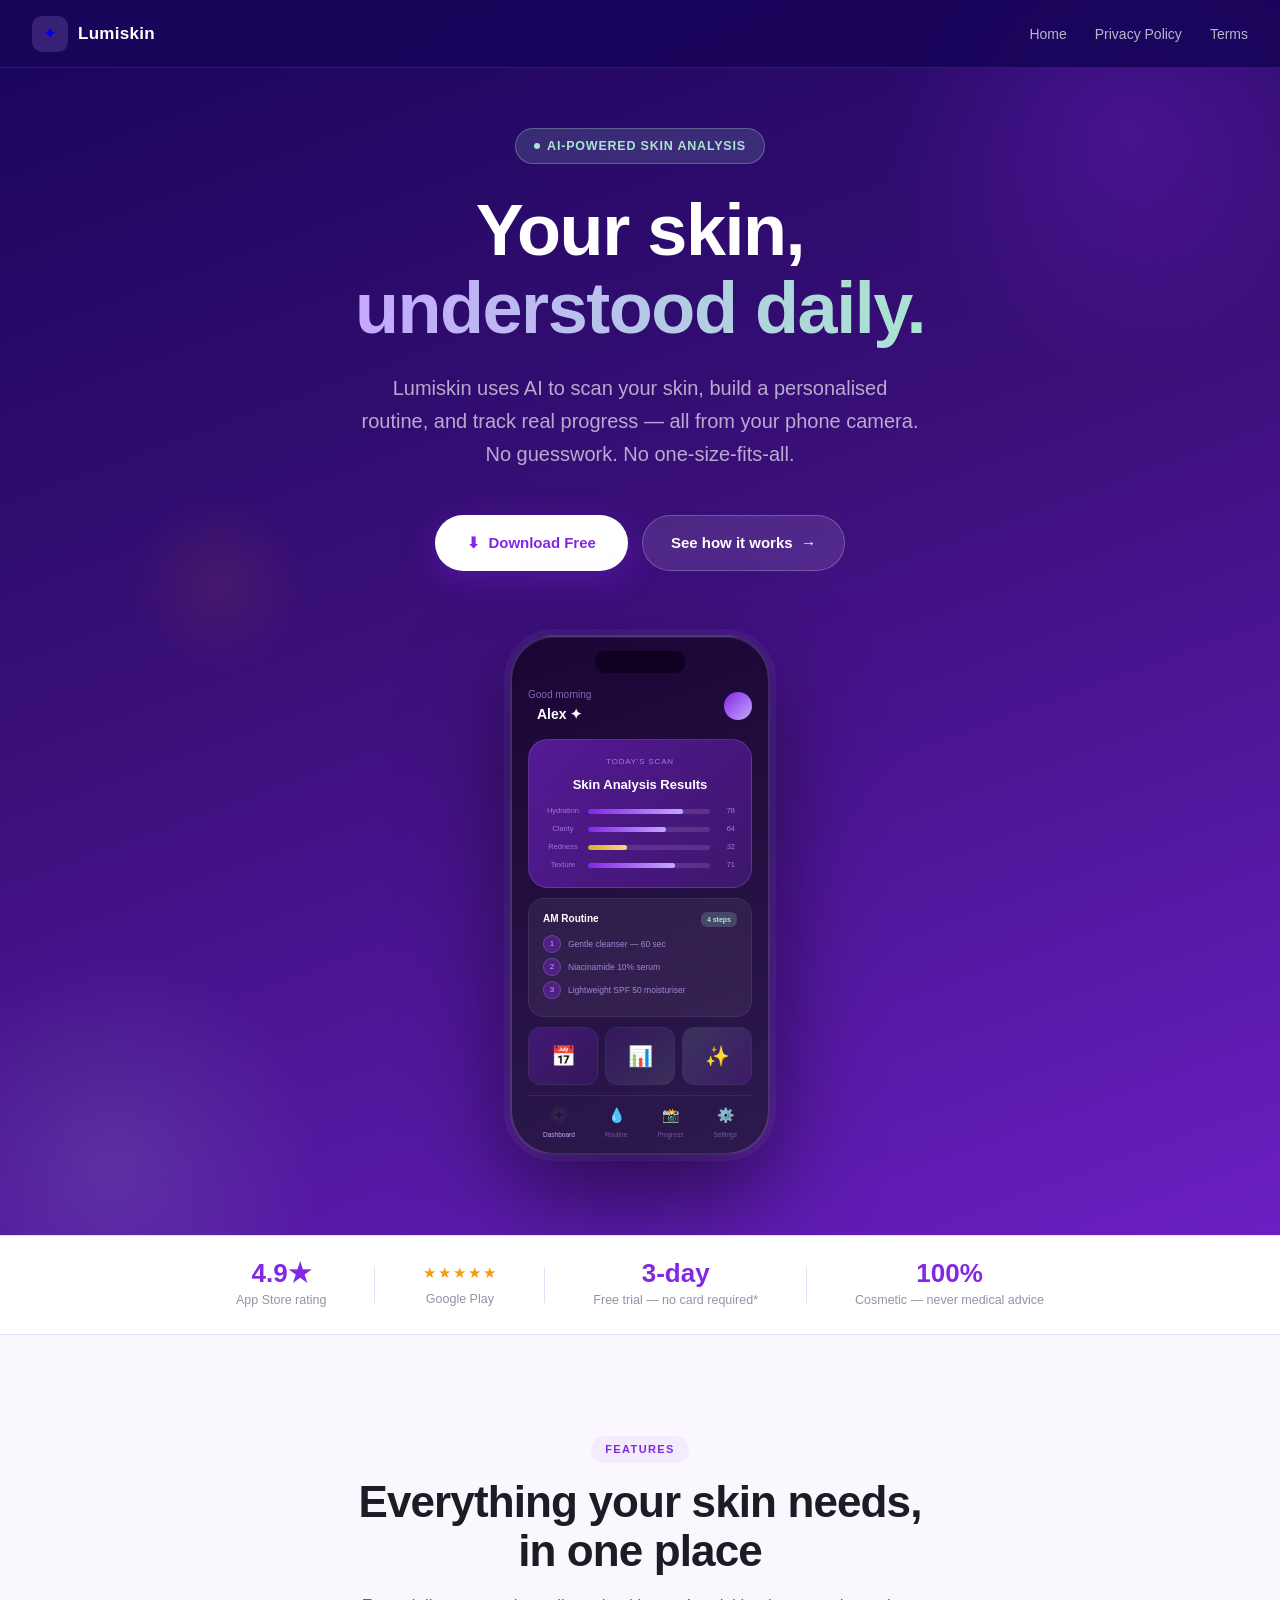
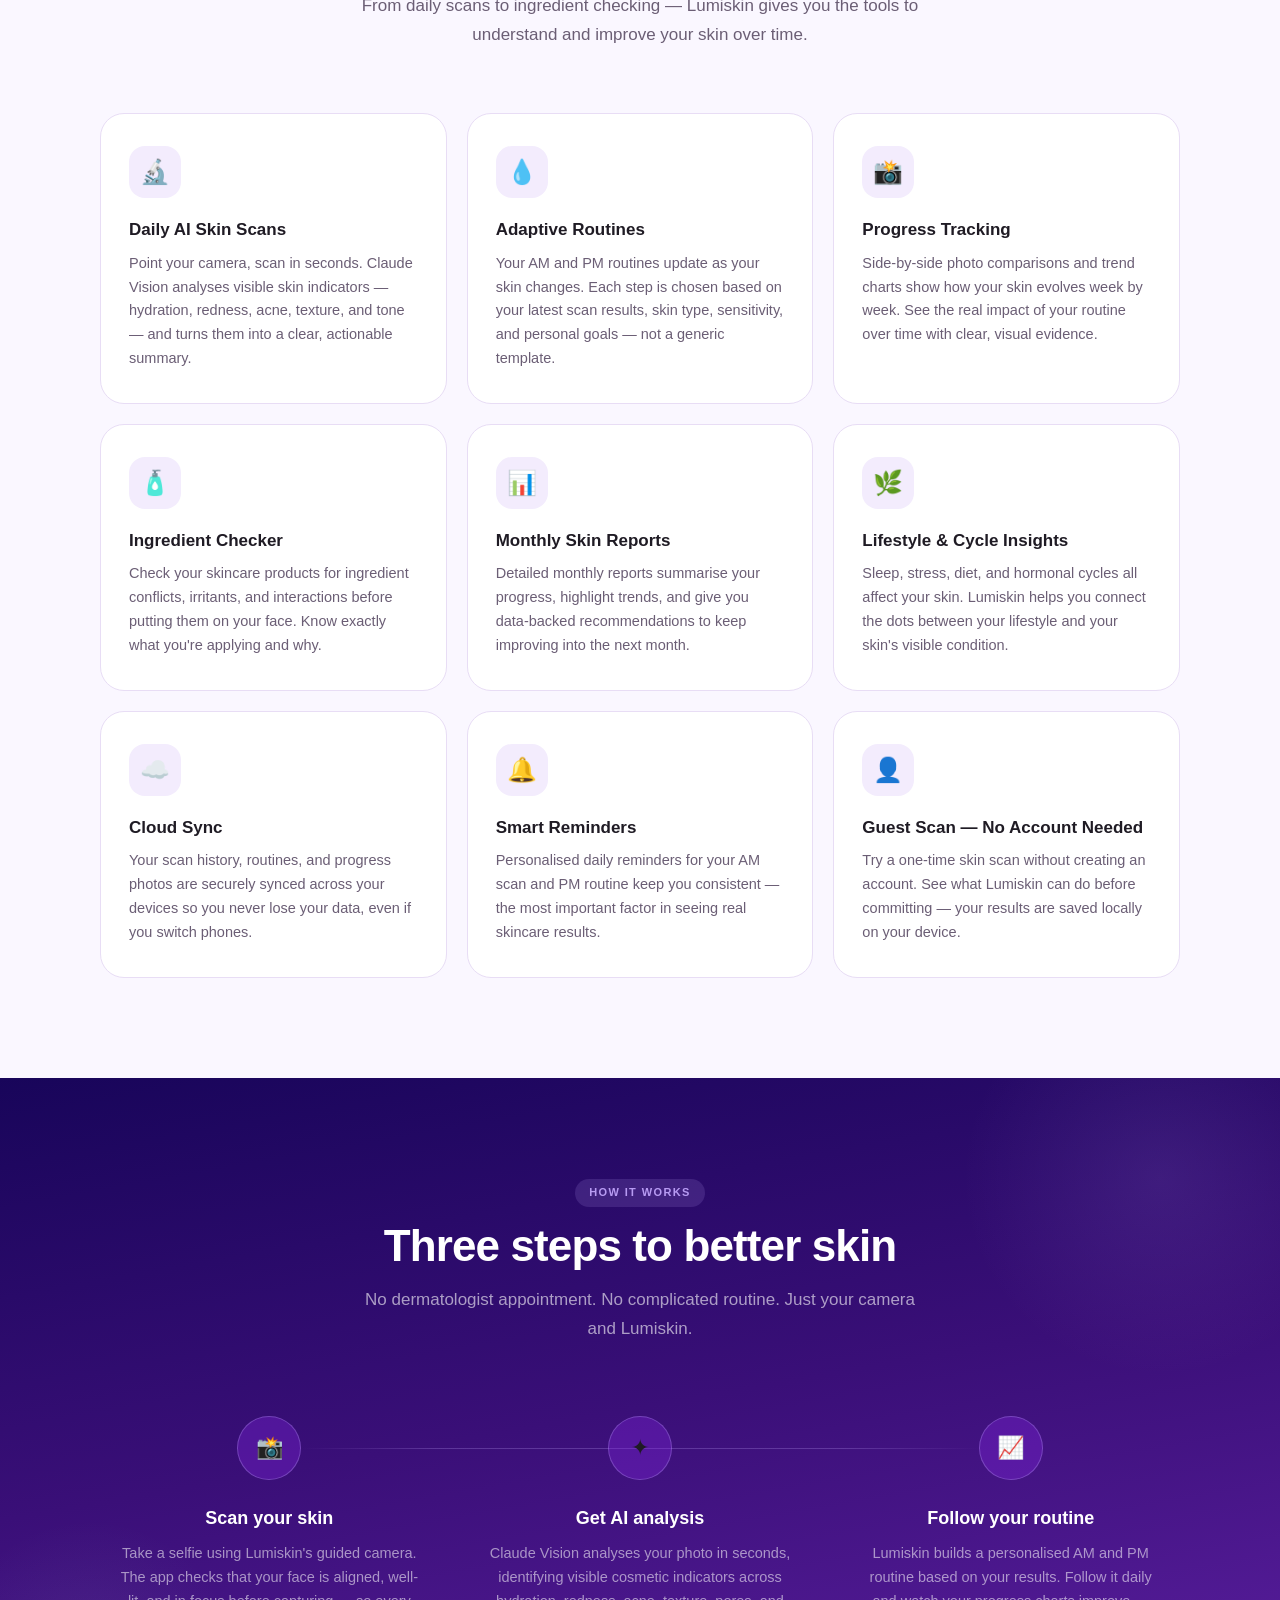
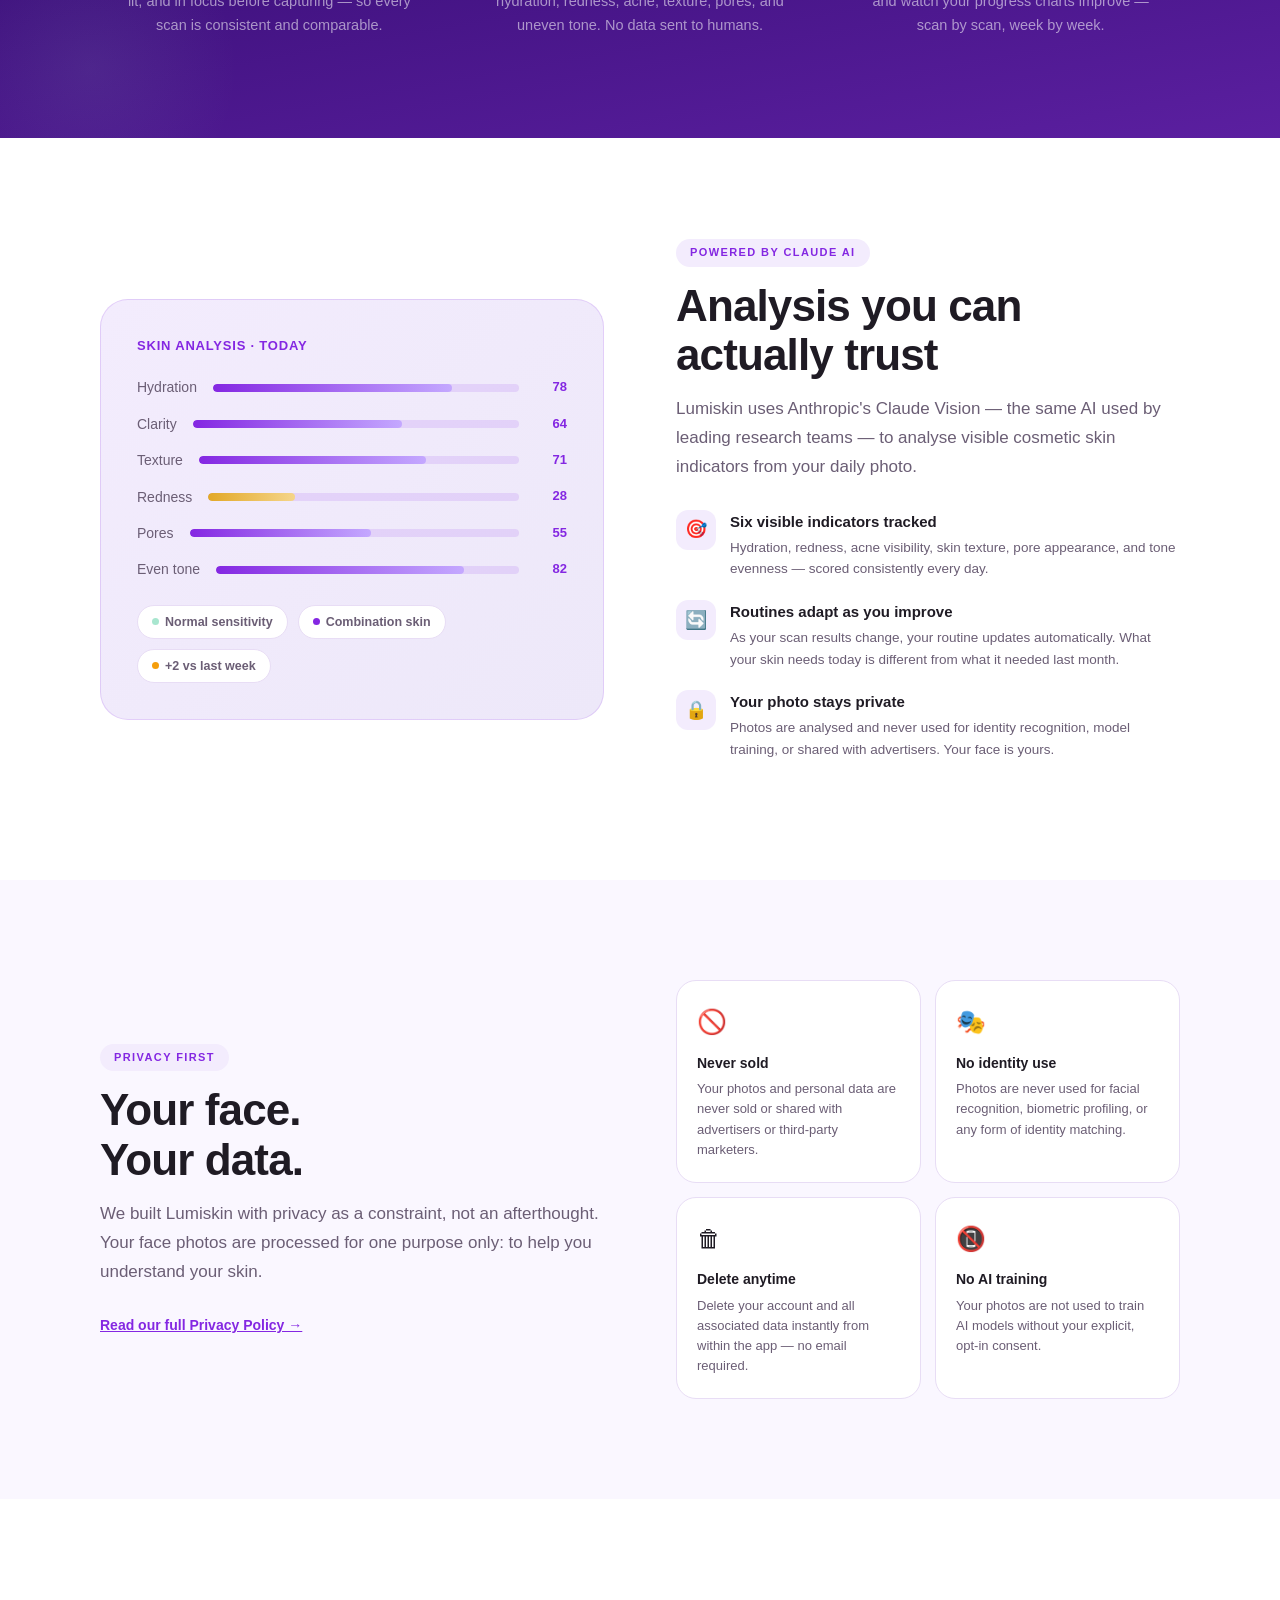
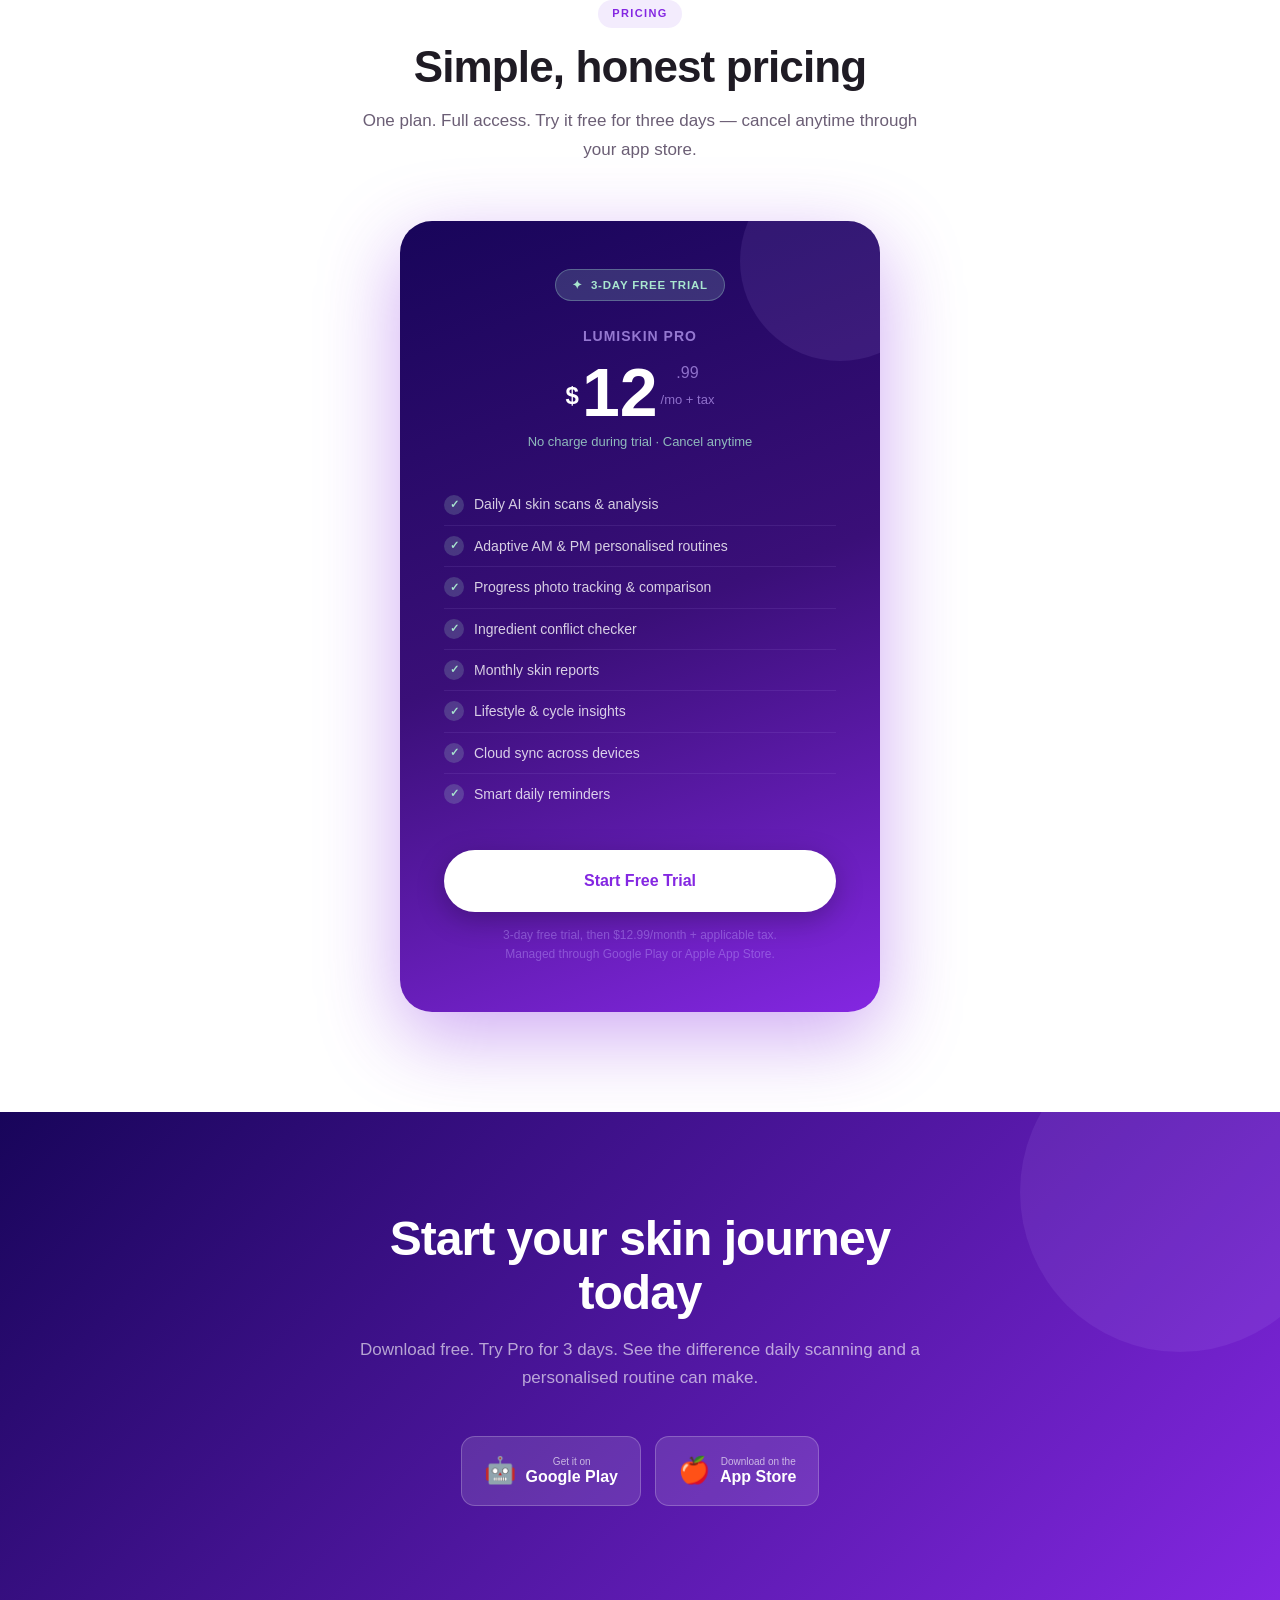
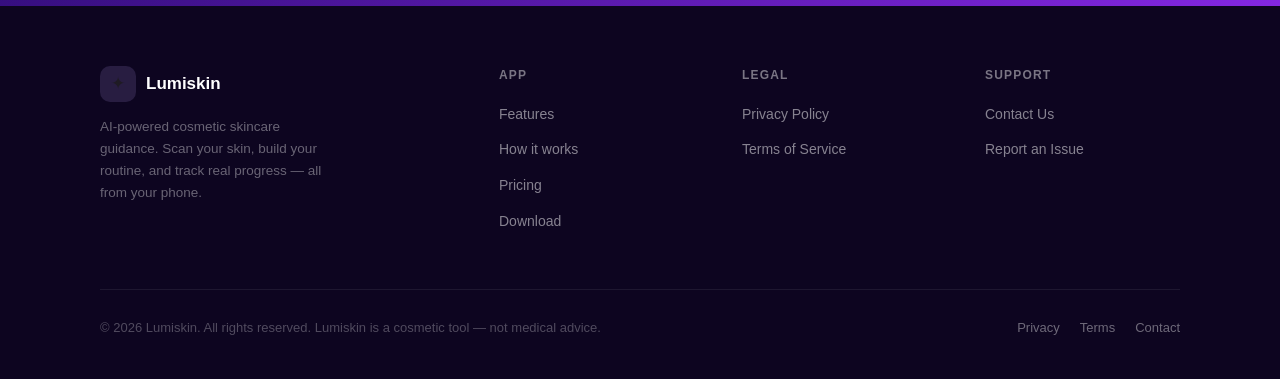
==== commit 1c8abfe6: "index" ====
--- a/index.html
+++ b/index.html
@@ -6,8 +6,10 @@
   <title>Lumiskin — AI Skincare Guidance</title>
   <meta name="description" content="Lumiskin uses AI to scan your skin, build your personalised routine, and track your progress — all from your phone camera." />
   <meta property="og:title" content="Lumiskin — AI Skincare Guidance" />
-  <meta property="og:description" content="Scan your skin, build your personalised routine, and track real progress with AI-powered guidance." />
+  <meta property="og:description" content="Lumiskin is an AI-powered skincare analysis and tracking mobile application. Scan your skin, build your personalised routine, and track real progress with AI-powered guidance." />
   <meta property="og:type" content="website" />
+  <meta property="og:url" content="https://sathsarawj.github.io/lumiskin-site/" />
+  <link rel="canonical" href="https://sathsarawj.github.io/lumiskin-site/" />
   <meta name="google-site-verification" content="google8a4953407d40c451" />
   <meta name="google-site-verification" content="SslOg2Nx-gB8LZupZd6rhtCJTpEH8Xry3HF7loDP4Jc" />
   <meta name="google-site-verification" content="HRQmWSuf-RTHOvkxwRsdNEZqvdgq1q4yqwuCLB3380o" />
@@ -430,15 +432,15 @@
        NAVIGATION (always visible)
   ══════════════════════════════════════════════════ -->
   <nav id="nav">
-    <a class="nav-logo" href="https://sites.google.com/view/lumiskin-homepage/home">
+    <a class="nav-logo" href="index.html" onclick="event.preventDefault(); goTo('home')">
       <span class="nav-logo-icon">✦</span>
       <span class="nav-logo-text">Lumiskin</span>
     </a>
 
     <ul class="nav-links" id="navLinks">
-      <li><a href="https://sites.google.com/view/lumiskin-homepage/home">Home</a></li>
-      <li><a onclick="goTo('privacy')">Privacy Policy</a></li>
-      <li><a onclick="goTo('terms')">Terms</a></li>
+      <li><a href="index.html" onclick="event.preventDefault(); goTo('home')">Home</a></li>
+      <li><a href="privacy-policy.html" onclick="event.preventDefault(); goTo('privacy')">Privacy Policy</a></li>
+      <li><a href="terms-of-service.html" onclick="event.preventDefault(); goTo('terms')">Terms</a></li>
     </ul>
 
     <button class="nav-hamburger" id="hamburger" aria-label="Toggle menu">
@@ -611,7 +613,7 @@
             <h2 class="section-title">Your face.<br>Your data.</h2>
             <p class="section-sub" style="margin-bottom:28px;">We built Lumiskin with privacy as a constraint, not an afterthought. Your face photos are processed for one purpose only: to help you understand your skin.</p>
             <p style="font-size:14px;color:var(--muted);">
-              <a onclick="goTo('privacy')" style="color:var(--purple);font-weight:600;cursor:pointer;">Read our full Privacy Policy →</a>
+              <a href="privacy-policy.html" onclick="event.preventDefault(); goTo('privacy')" style="color:var(--purple);font-weight:600;cursor:pointer;">Read our full Privacy Policy →</a>
             </p>
           </div>
           <div class="privacy-cards">
@@ -691,8 +693,8 @@
           <div>
             <div class="footer-col-title">Legal</div>
             <ul class="footer-col-links">
-              <li><a onclick="goTo('privacy')" style="cursor:pointer;">Privacy Policy</a></li>
-              <li><a onclick="goTo('terms')" style="cursor:pointer;">Terms of Service</a></li>
+              <li><a href="privacy-policy.html" onclick="event.preventDefault(); goTo('privacy')" style="cursor:pointer;">Privacy Policy</a></li>
+              <li><a href="terms-of-service.html" onclick="event.preventDefault(); goTo('terms')" style="cursor:pointer;">Terms of Service</a></li>
             </ul>
           </div>
           <div>
@@ -706,8 +708,8 @@
         <div class="footer-bottom">
           <div class="footer-copy">© 2026 Lumiskin. All rights reserved. Lumiskin is a cosmetic tool — not medical advice.</div>
           <div class="footer-bottom-links">
-            <a onclick="goTo('privacy')" style="cursor:pointer;">Privacy</a>
-            <a onclick="goTo('terms')" style="cursor:pointer;">Terms</a>
+            <a href="privacy-policy.html" onclick="event.preventDefault(); goTo('privacy')" style="cursor:pointer;">Privacy</a>
+            <a href="terms-of-service.html" onclick="event.preventDefault(); goTo('terms')" style="cursor:pointer;">Terms</a>
             <a href="mailto:sathsara2000@gmail.com">Contact</a>
           </div>
         </div>
@@ -723,7 +725,7 @@
 
     <div class="legal-header">
       <div class="legal-header-inner">
-        <a class="legal-logo" href="https://sites.google.com/view/lumiskin-homepage/home">
+        <a class="legal-logo" href="index.html" onclick="event.preventDefault(); goTo('home')">
           <span class="legal-logo-icon">✦</span>
           <span class="legal-logo-text">Lumiskin</span>
         </a>
@@ -917,8 +919,8 @@
       <div class="legal-footer-logo">✦ Lumiskin</div>
       <div class="legal-footer-tagline">Visible skin guidance, privately handled.</div>
       <div class="legal-footer-links">
-        <a href="https://sites.google.com/view/lumiskin-homepage/home">Home</a>
-        <a onclick="goTo('terms')">Terms of Service</a>
+        <a href="index.html" onclick="event.preventDefault(); goTo('home')">Home</a>
+        <a href="terms-of-service.html" onclick="event.preventDefault(); goTo('terms')">Terms of Service</a>
         <a href="mailto:sathsara2000@gmail.com">Contact</a>
       </div>
       <div class="legal-footer-copy">© 2026 Lumiskin. All rights reserved.</div>
@@ -933,7 +935,7 @@
 
     <div class="legal-header">
       <div class="legal-header-inner">
-        <a class="legal-logo" href="https://sites.google.com/view/lumiskin-homepage/home">
+        <a class="legal-logo" href="index.html" onclick="event.preventDefault(); goTo('home')">
           <span class="legal-logo-icon">✦</span>
           <span class="legal-logo-text">Lumiskin</span>
         </a>
@@ -1189,8 +1191,8 @@
       <div class="legal-footer-logo">✦ Lumiskin</div>
       <div class="legal-footer-tagline">Visible skin guidance, transparently delivered.</div>
       <div class="legal-footer-links">
-        <a href="https://sites.google.com/view/lumiskin-homepage/home">Home</a>
-        <a onclick="goTo('privacy')">Privacy Policy</a>
+        <a href="index.html" onclick="event.preventDefault(); goTo('home')">Home</a>
+        <a href="privacy-policy.html" onclick="event.preventDefault(); goTo('privacy')">Privacy Policy</a>
         <a href="mailto:sathsara2000@gmail.com">Contact</a>
       </div>
       <div class="legal-footer-copy">© 2026 Lumiskin. All rights reserved.</div>
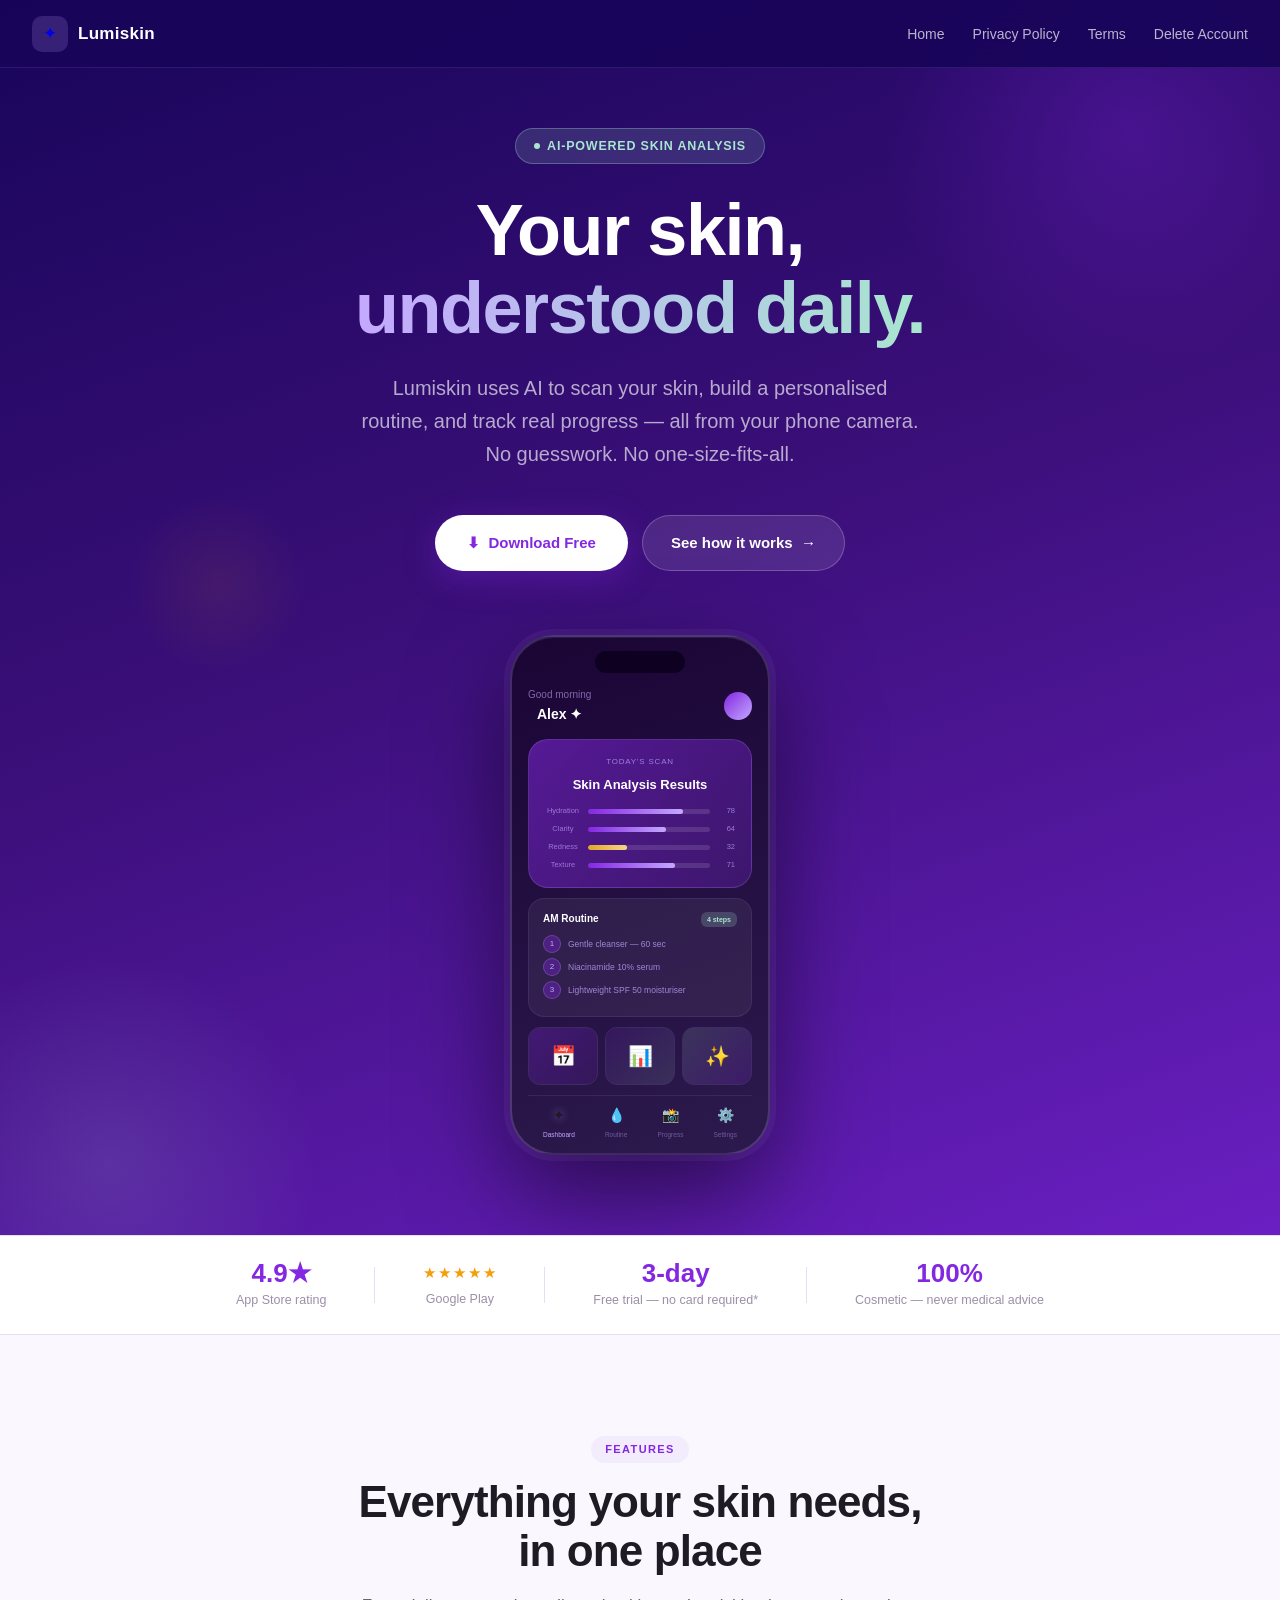
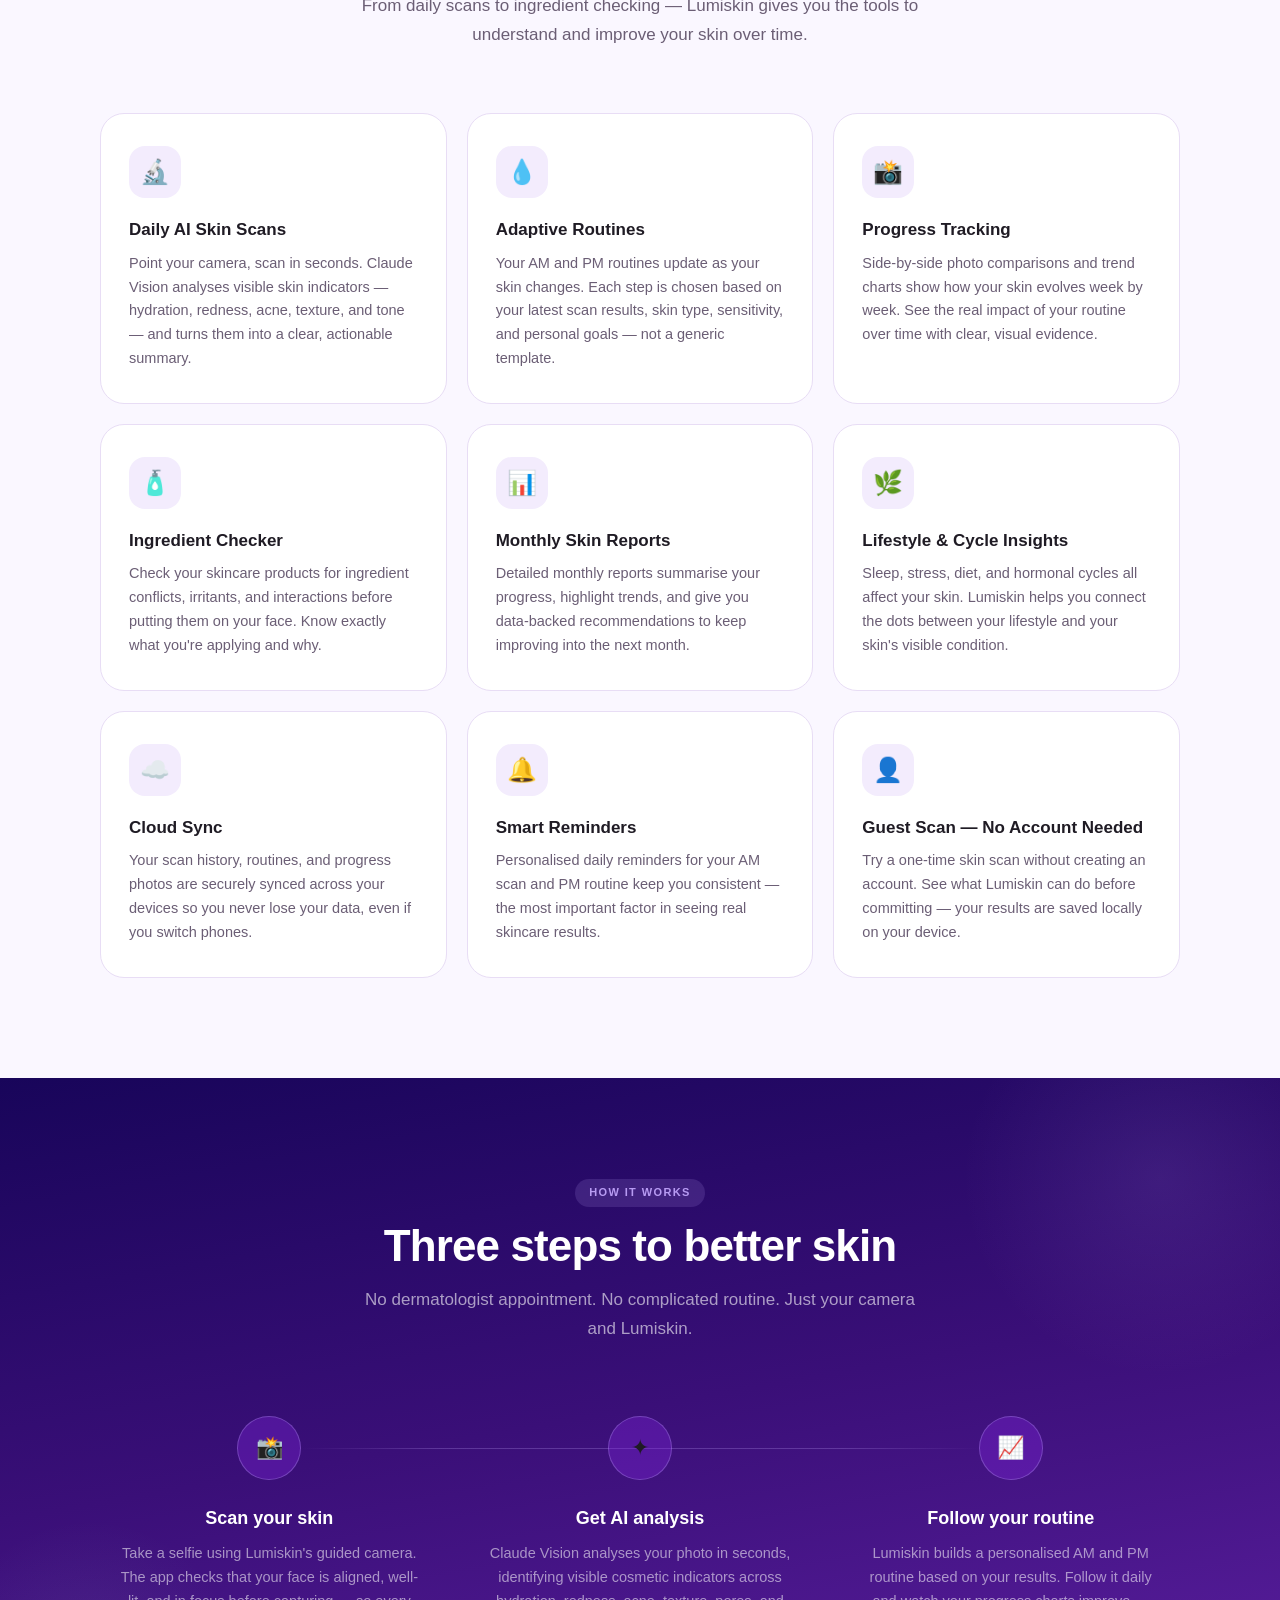
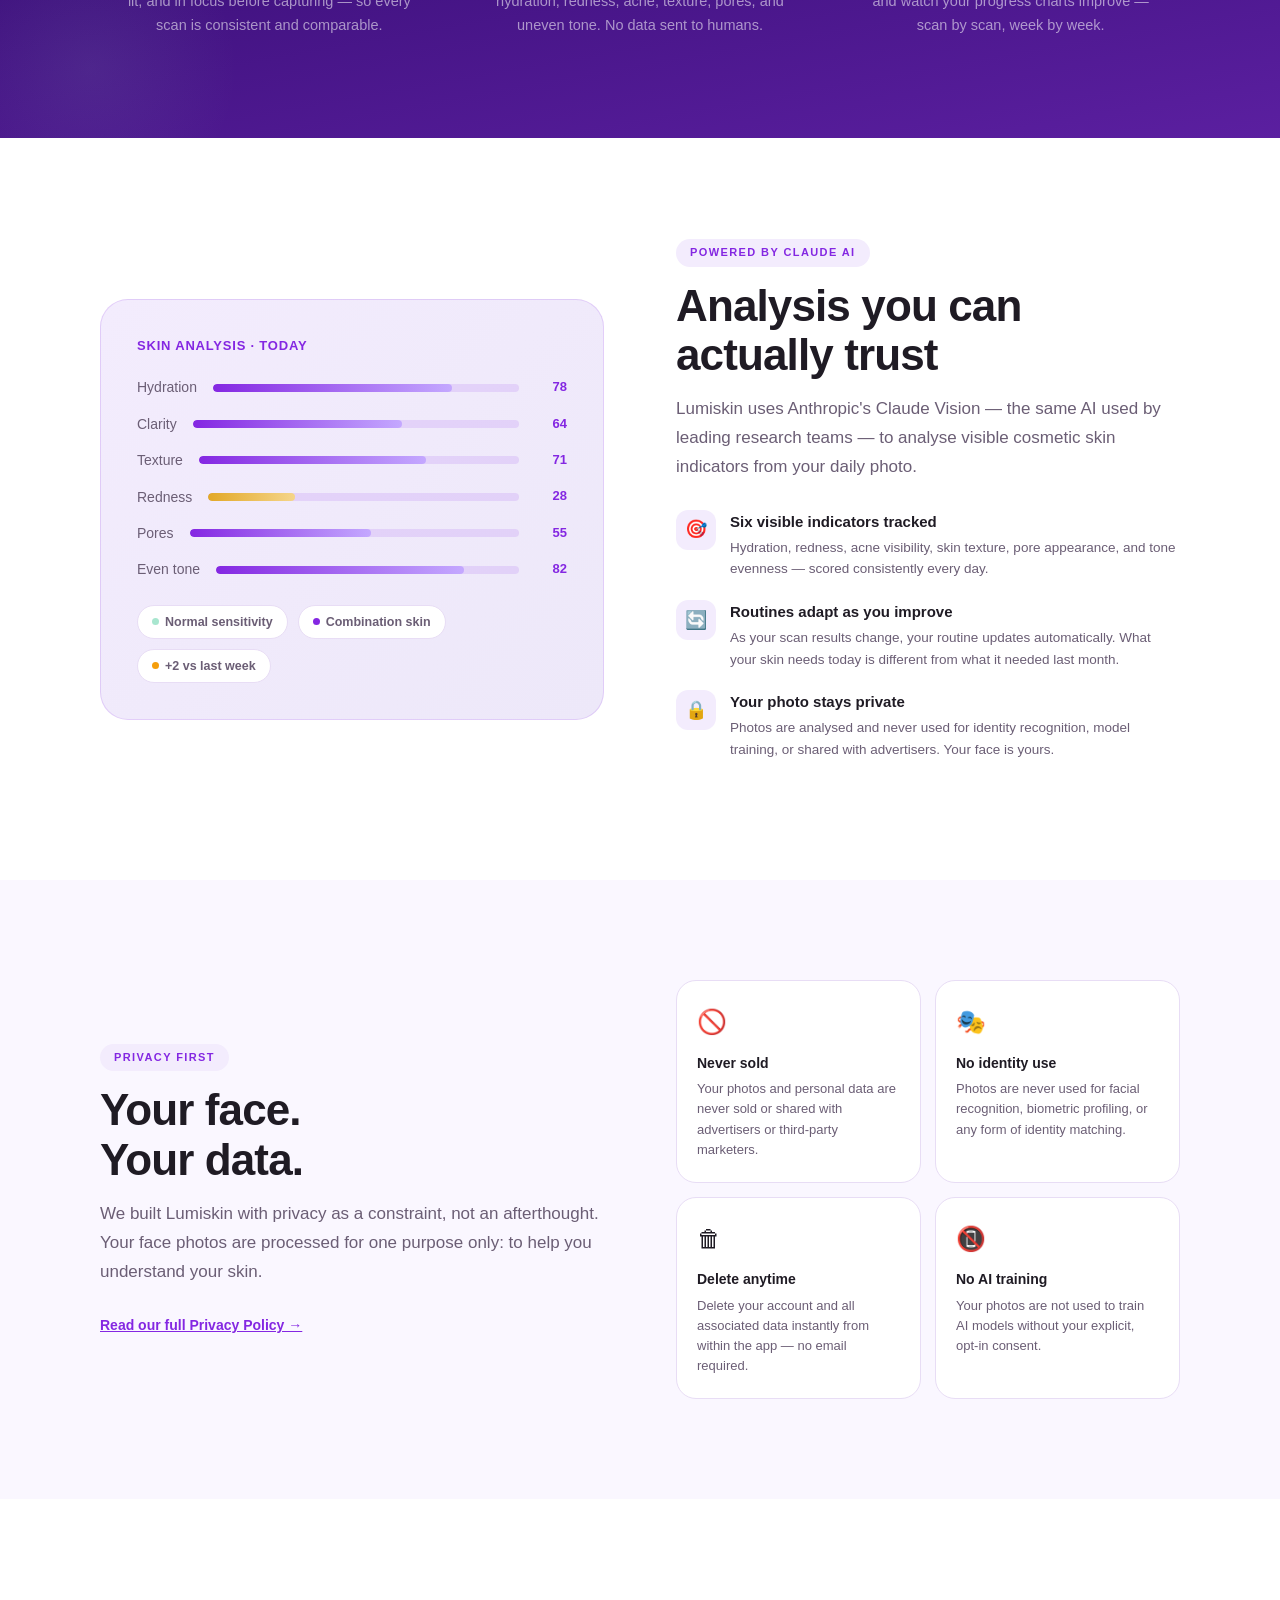
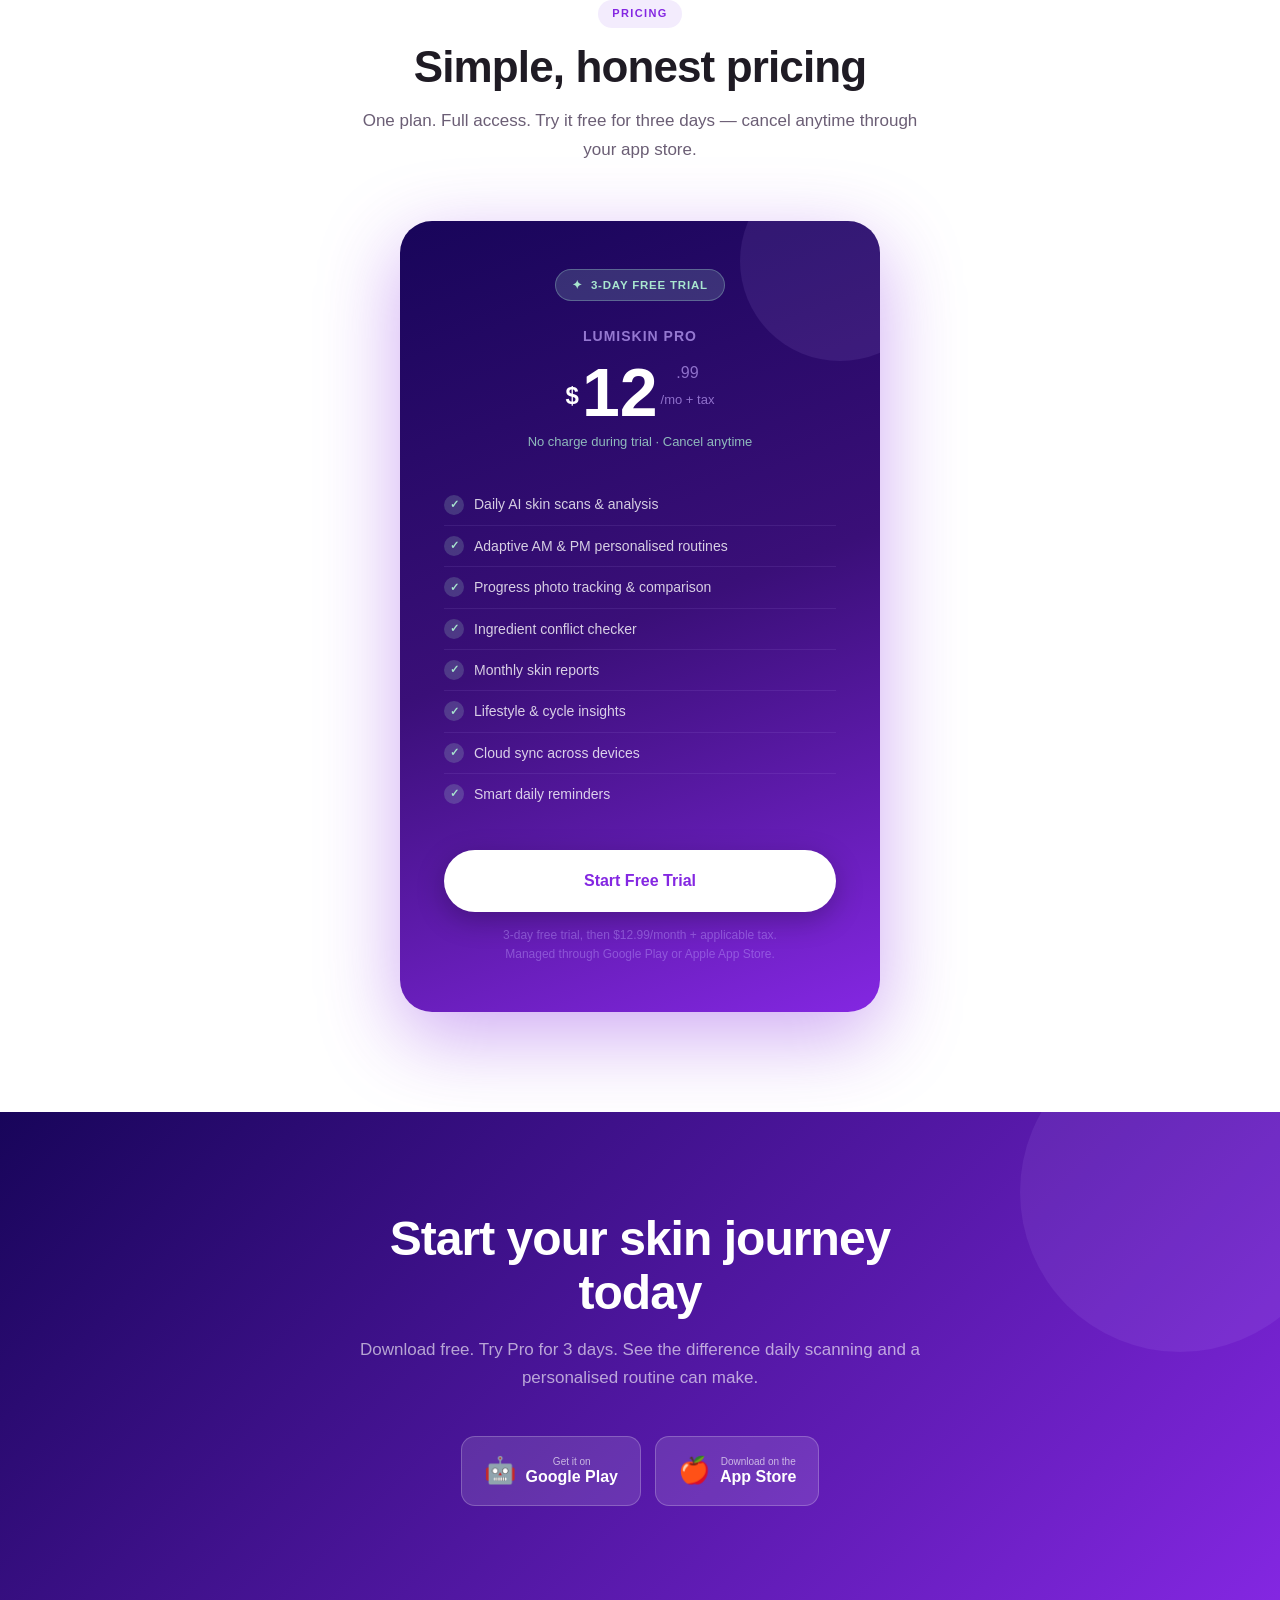
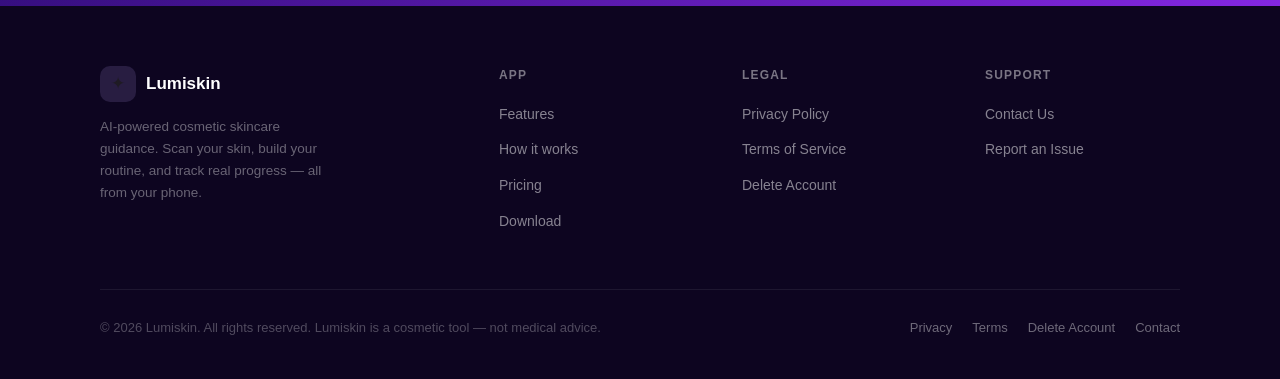
==== commit 9bdd9fb4: "account delete" ====
--- a/index.html
+++ b/index.html
@@ -3,6 +3,7 @@
 <head>
   <meta charset="UTF-8" />
   <meta name="viewport" content="width=device-width, initial-scale=1.0" />
+  <meta name="google-site-verification" content="nkVqpsTGhh7K3yfqp919cHRSlK5_XYhaFXjPlI0mFlg" />
   <title>Lumiskin — AI Skincare Guidance</title>
   <meta name="description" content="Lumiskin uses AI to scan your skin, build your personalised routine, and track your progress — all from your phone camera." />
   <meta property="og:title" content="Lumiskin — AI Skincare Guidance" />
@@ -432,15 +433,16 @@
        NAVIGATION (always visible)
   ══════════════════════════════════════════════════ -->
   <nav id="nav">
-    <a class="nav-logo" href="index.html" onclick="event.preventDefault(); goTo('home')">
+    <a class="nav-logo" href="index.html">
       <span class="nav-logo-icon">✦</span>
       <span class="nav-logo-text">Lumiskin</span>
     </a>
 
     <ul class="nav-links" id="navLinks">
-      <li><a href="index.html" onclick="event.preventDefault(); goTo('home')">Home</a></li>
-      <li><a href="privacy-policy.html" onclick="event.preventDefault(); goTo('privacy')">Privacy Policy</a></li>
-      <li><a href="terms-of-service.html" onclick="event.preventDefault(); goTo('terms')">Terms</a></li>
+      <li><a href="index.html">Home</a></li>
+      <li><a href="privacy-policy.html">Privacy Policy</a></li>
+      <li><a href="terms-of-service.html">Terms</a></li>
+      <li><a href="delete-account.html">Delete Account</a></li>
     </ul>
 
     <button class="nav-hamburger" id="hamburger" aria-label="Toggle menu">
@@ -613,7 +615,7 @@
             <h2 class="section-title">Your face.<br>Your data.</h2>
             <p class="section-sub" style="margin-bottom:28px;">We built Lumiskin with privacy as a constraint, not an afterthought. Your face photos are processed for one purpose only: to help you understand your skin.</p>
             <p style="font-size:14px;color:var(--muted);">
-              <a href="privacy-policy.html" onclick="event.preventDefault(); goTo('privacy')" style="color:var(--purple);font-weight:600;cursor:pointer;">Read our full Privacy Policy →</a>
+              <a href="privacy-policy.html" style="color:var(--purple);font-weight:600;cursor:pointer;">Read our full Privacy Policy →</a>
             </p>
           </div>
           <div class="privacy-cards">
@@ -693,8 +695,9 @@
           <div>
             <div class="footer-col-title">Legal</div>
             <ul class="footer-col-links">
-              <li><a href="privacy-policy.html" onclick="event.preventDefault(); goTo('privacy')" style="cursor:pointer;">Privacy Policy</a></li>
-              <li><a href="terms-of-service.html" onclick="event.preventDefault(); goTo('terms')" style="cursor:pointer;">Terms of Service</a></li>
+              <li><a href="privacy-policy.html" style="cursor:pointer;">Privacy Policy</a></li>
+              <li><a href="terms-of-service.html" style="cursor:pointer;">Terms of Service</a></li>
+              <li><a href="delete-account.html" style="cursor:pointer;">Delete Account</a></li>
             </ul>
           </div>
           <div>
@@ -708,8 +711,9 @@
         <div class="footer-bottom">
           <div class="footer-copy">© 2026 Lumiskin. All rights reserved. Lumiskin is a cosmetic tool — not medical advice.</div>
           <div class="footer-bottom-links">
-            <a href="privacy-policy.html" onclick="event.preventDefault(); goTo('privacy')" style="cursor:pointer;">Privacy</a>
-            <a href="terms-of-service.html" onclick="event.preventDefault(); goTo('terms')" style="cursor:pointer;">Terms</a>
+            <a href="privacy-policy.html" style="cursor:pointer;">Privacy</a>
+            <a href="terms-of-service.html" style="cursor:pointer;">Terms</a>
+            <a href="delete-account.html" style="cursor:pointer;">Delete Account</a>
             <a href="mailto:sathsara2000@gmail.com">Contact</a>
           </div>
         </div>
@@ -725,7 +729,7 @@
 
     <div class="legal-header">
       <div class="legal-header-inner">
-        <a class="legal-logo" href="index.html" onclick="event.preventDefault(); goTo('home')">
+        <a class="legal-logo" href="index.html">
           <span class="legal-logo-icon">✦</span>
           <span class="legal-logo-text">Lumiskin</span>
         </a>
@@ -919,8 +923,8 @@
       <div class="legal-footer-logo">✦ Lumiskin</div>
       <div class="legal-footer-tagline">Visible skin guidance, privately handled.</div>
       <div class="legal-footer-links">
-        <a href="index.html" onclick="event.preventDefault(); goTo('home')">Home</a>
-        <a href="terms-of-service.html" onclick="event.preventDefault(); goTo('terms')">Terms of Service</a>
+        <a href="index.html">Home</a>
+        <a href="terms-of-service.html">Terms of Service</a>
         <a href="mailto:sathsara2000@gmail.com">Contact</a>
       </div>
       <div class="legal-footer-copy">© 2026 Lumiskin. All rights reserved.</div>
@@ -935,7 +939,7 @@
 
     <div class="legal-header">
       <div class="legal-header-inner">
-        <a class="legal-logo" href="index.html" onclick="event.preventDefault(); goTo('home')">
+        <a class="legal-logo" href="index.html">
           <span class="legal-logo-icon">✦</span>
           <span class="legal-logo-text">Lumiskin</span>
         </a>
@@ -1191,8 +1195,8 @@
       <div class="legal-footer-logo">✦ Lumiskin</div>
       <div class="legal-footer-tagline">Visible skin guidance, transparently delivered.</div>
       <div class="legal-footer-links">
-        <a href="index.html" onclick="event.preventDefault(); goTo('home')">Home</a>
-        <a href="privacy-policy.html" onclick="event.preventDefault(); goTo('privacy')">Privacy Policy</a>
+        <a href="index.html">Home</a>
+        <a href="privacy-policy.html">Privacy Policy</a>
         <a href="mailto:sathsara2000@gmail.com">Contact</a>
       </div>
       <div class="legal-footer-copy">© 2026 Lumiskin. All rights reserved.</div>
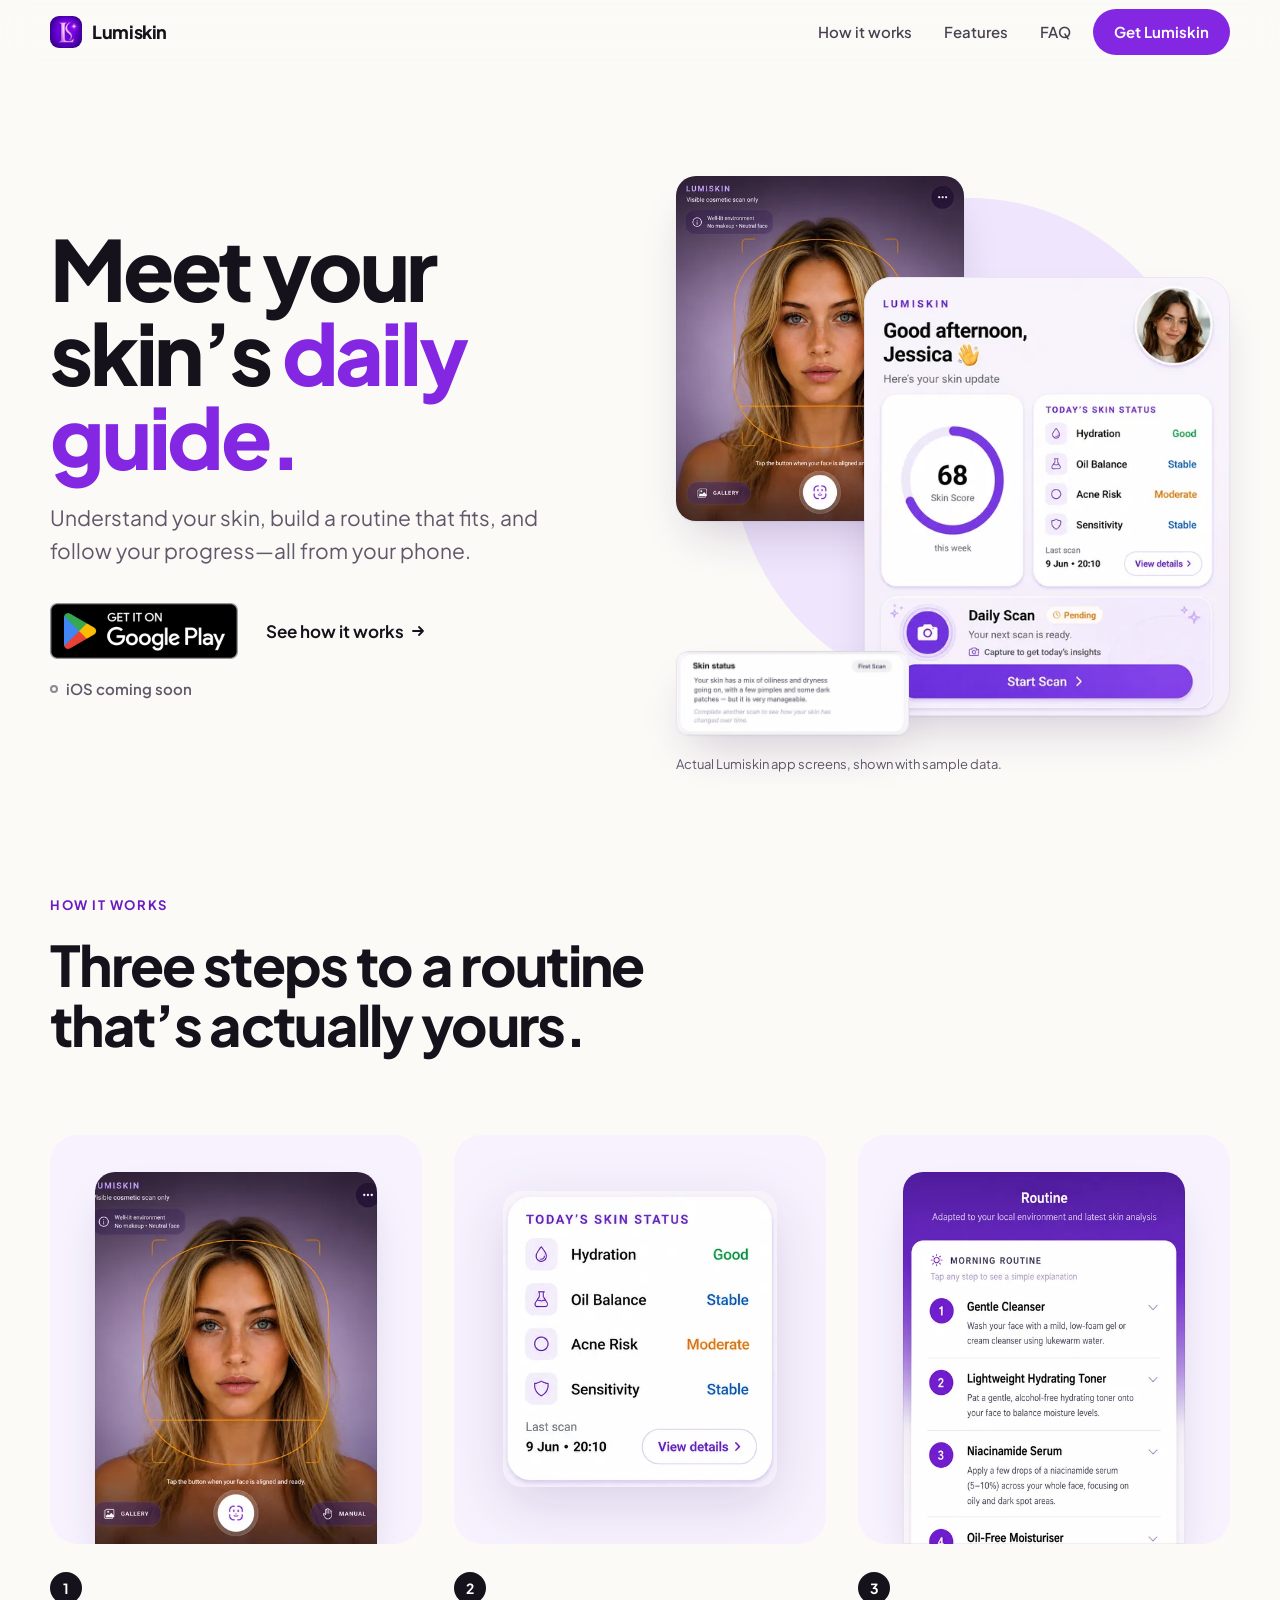
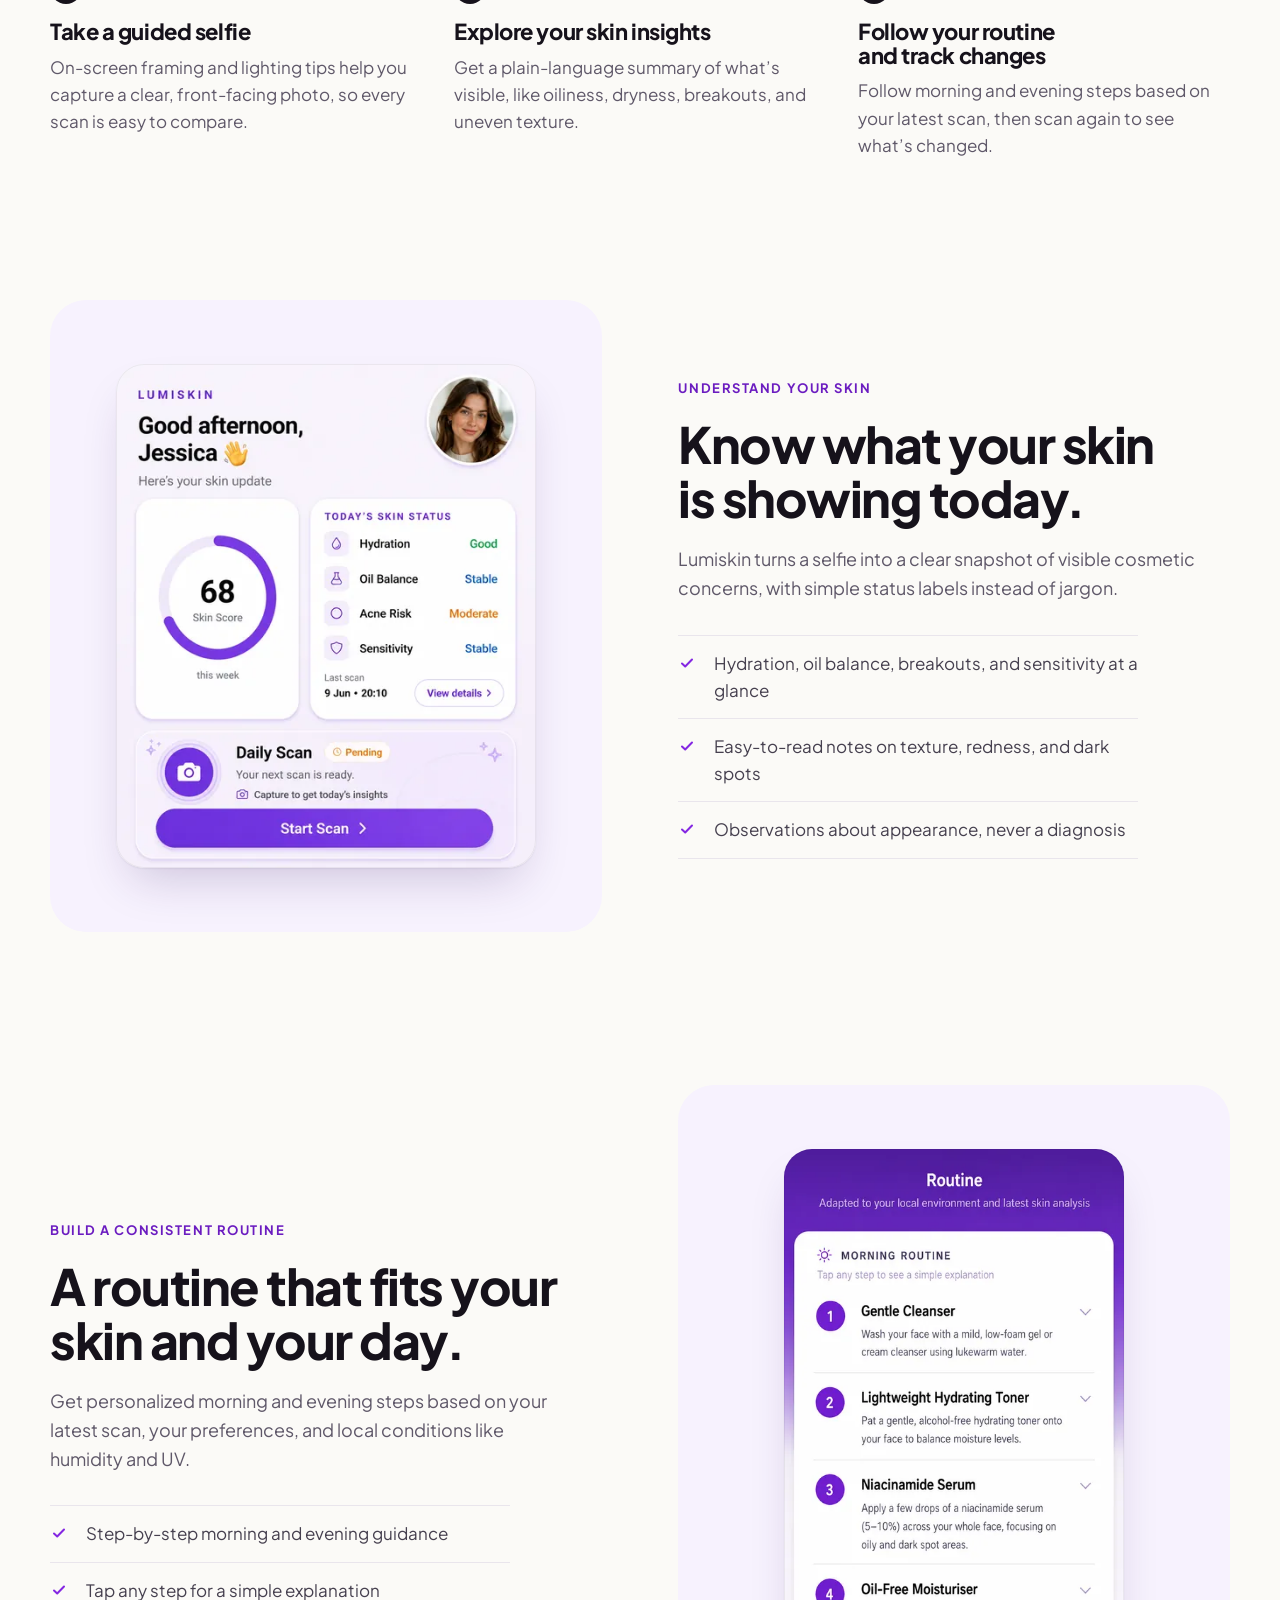
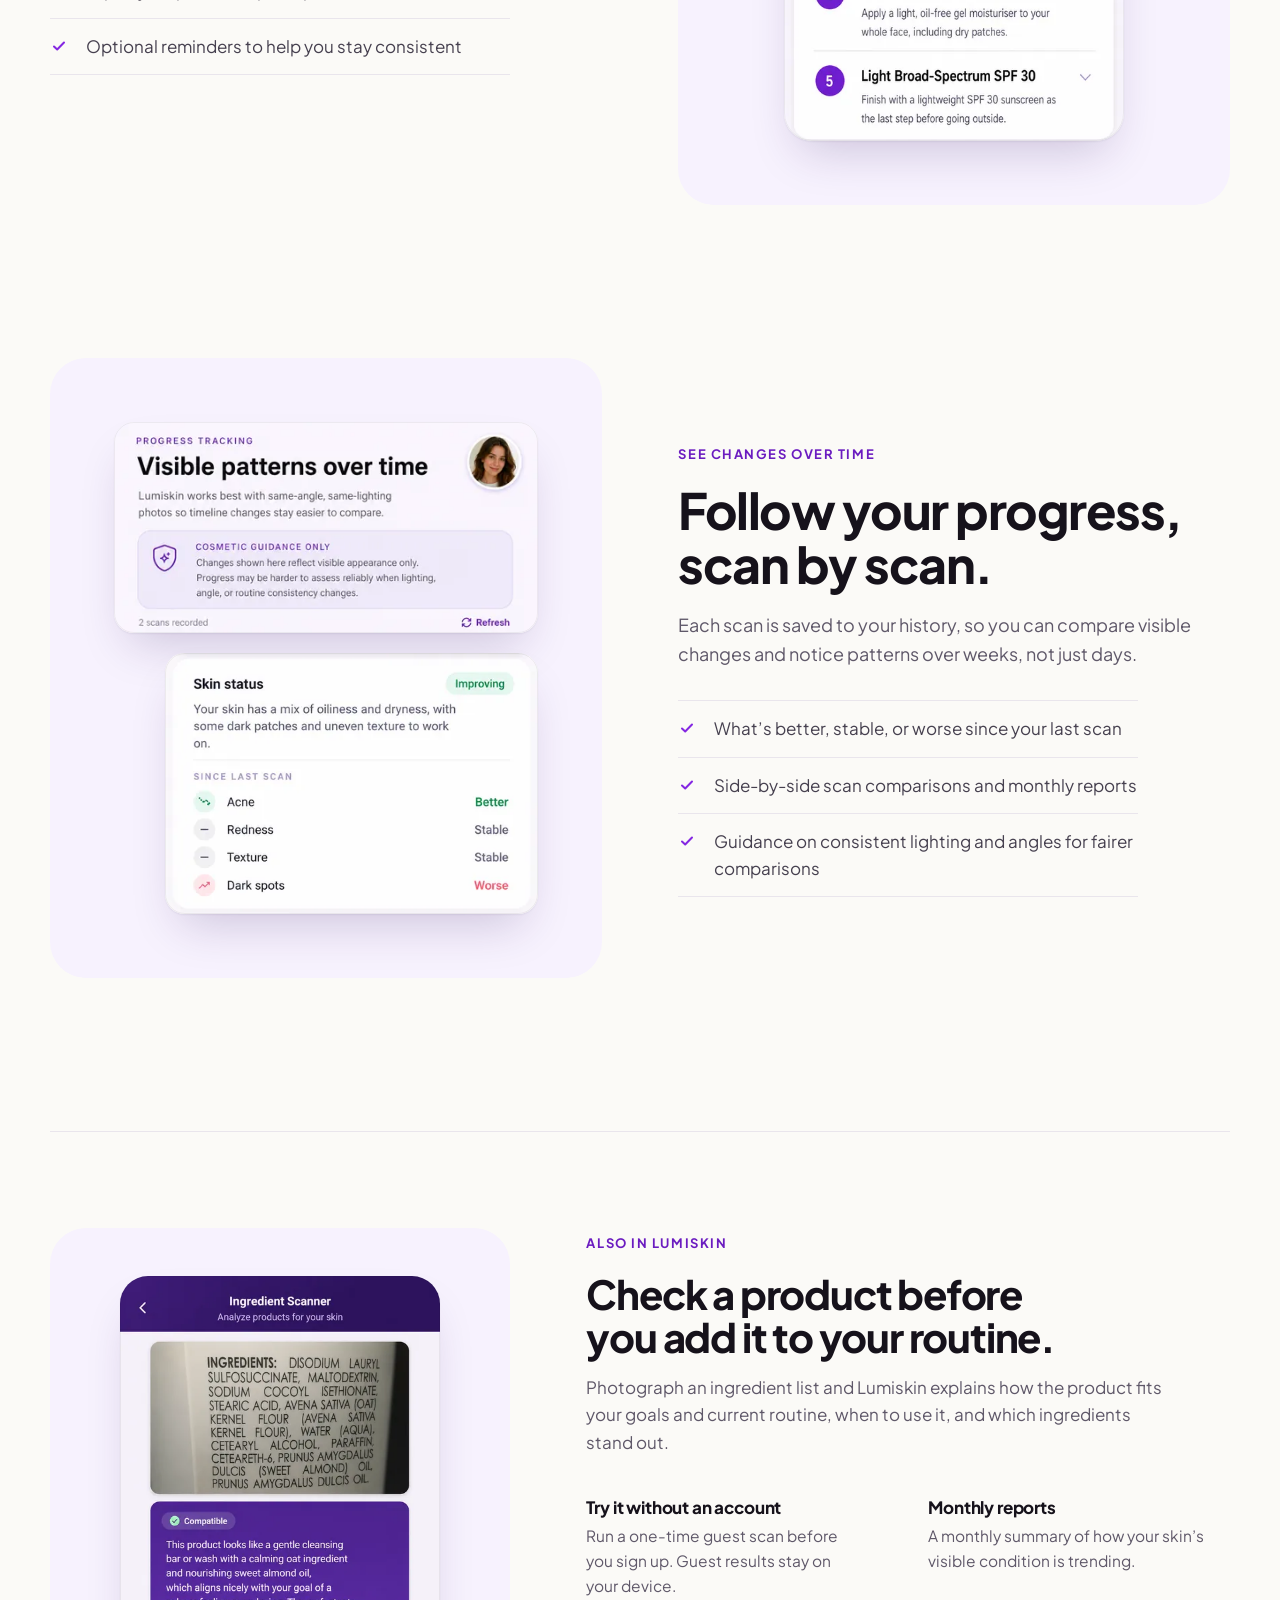
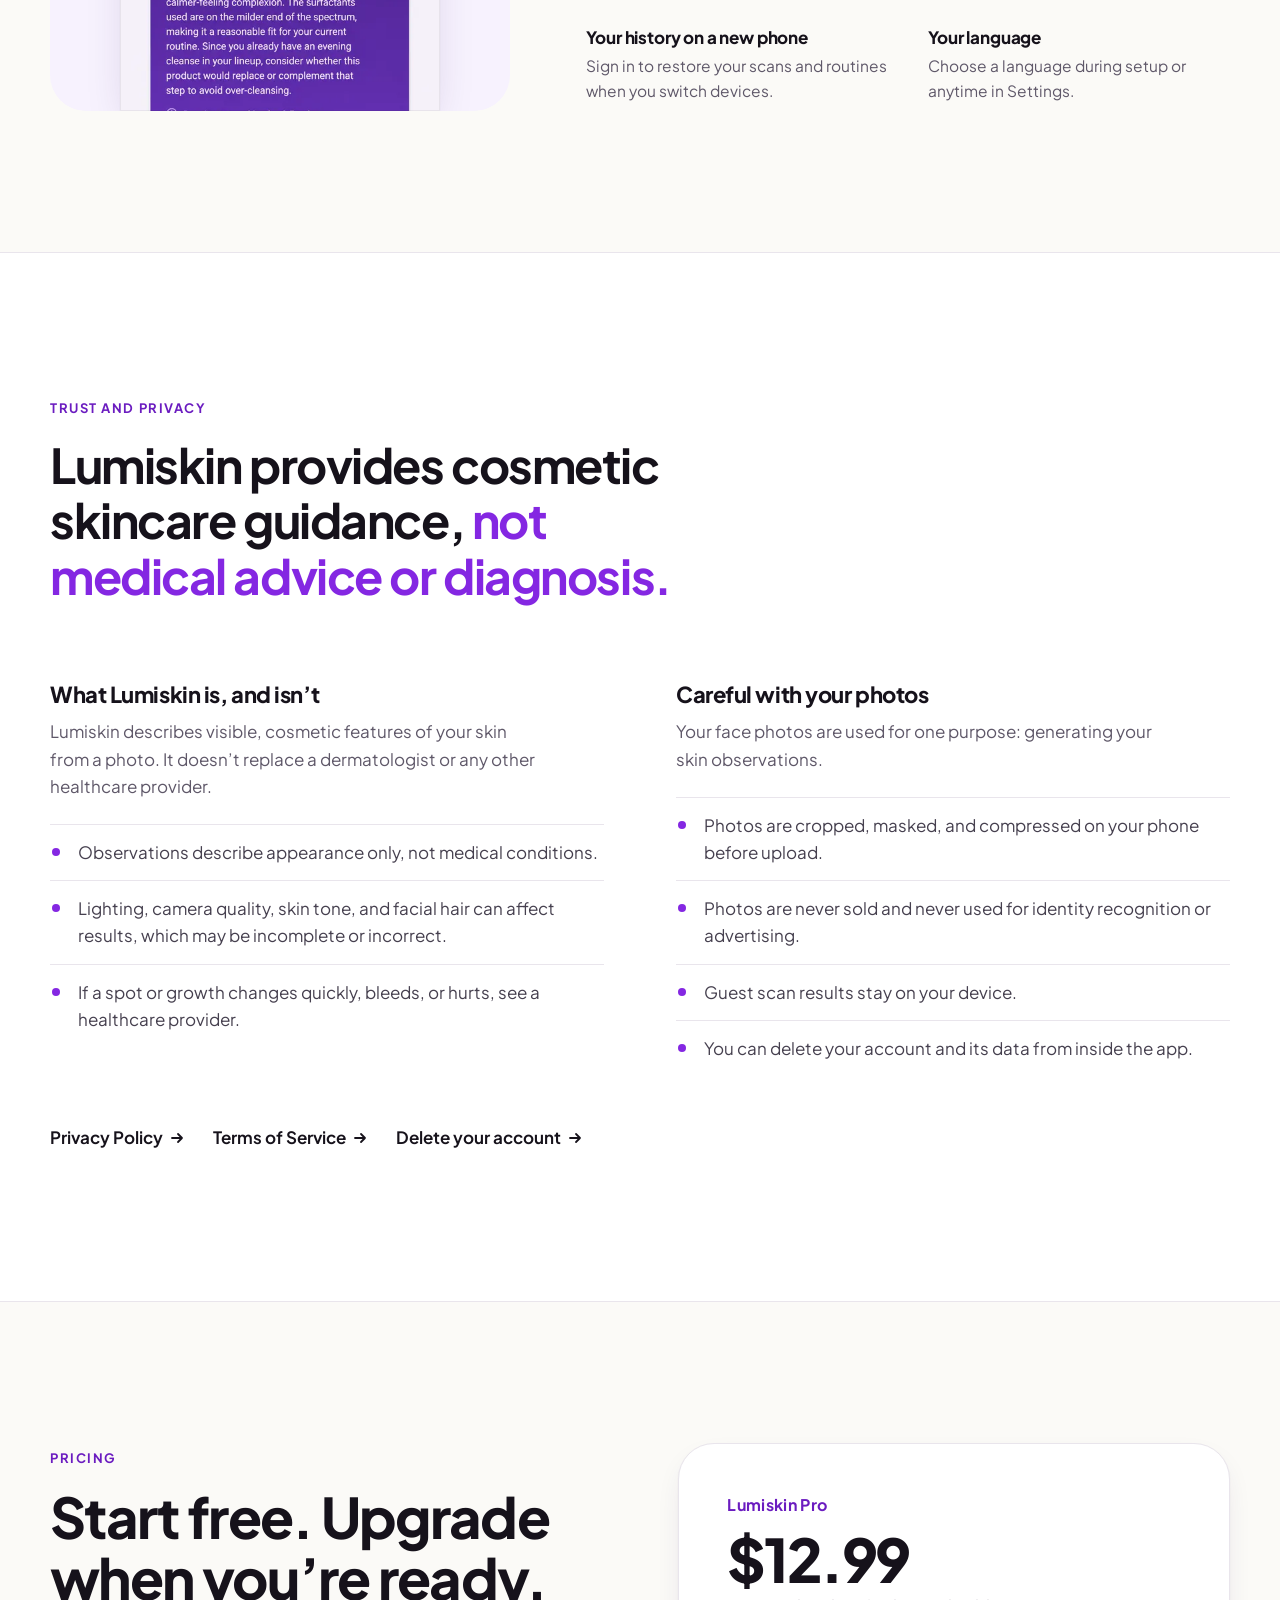
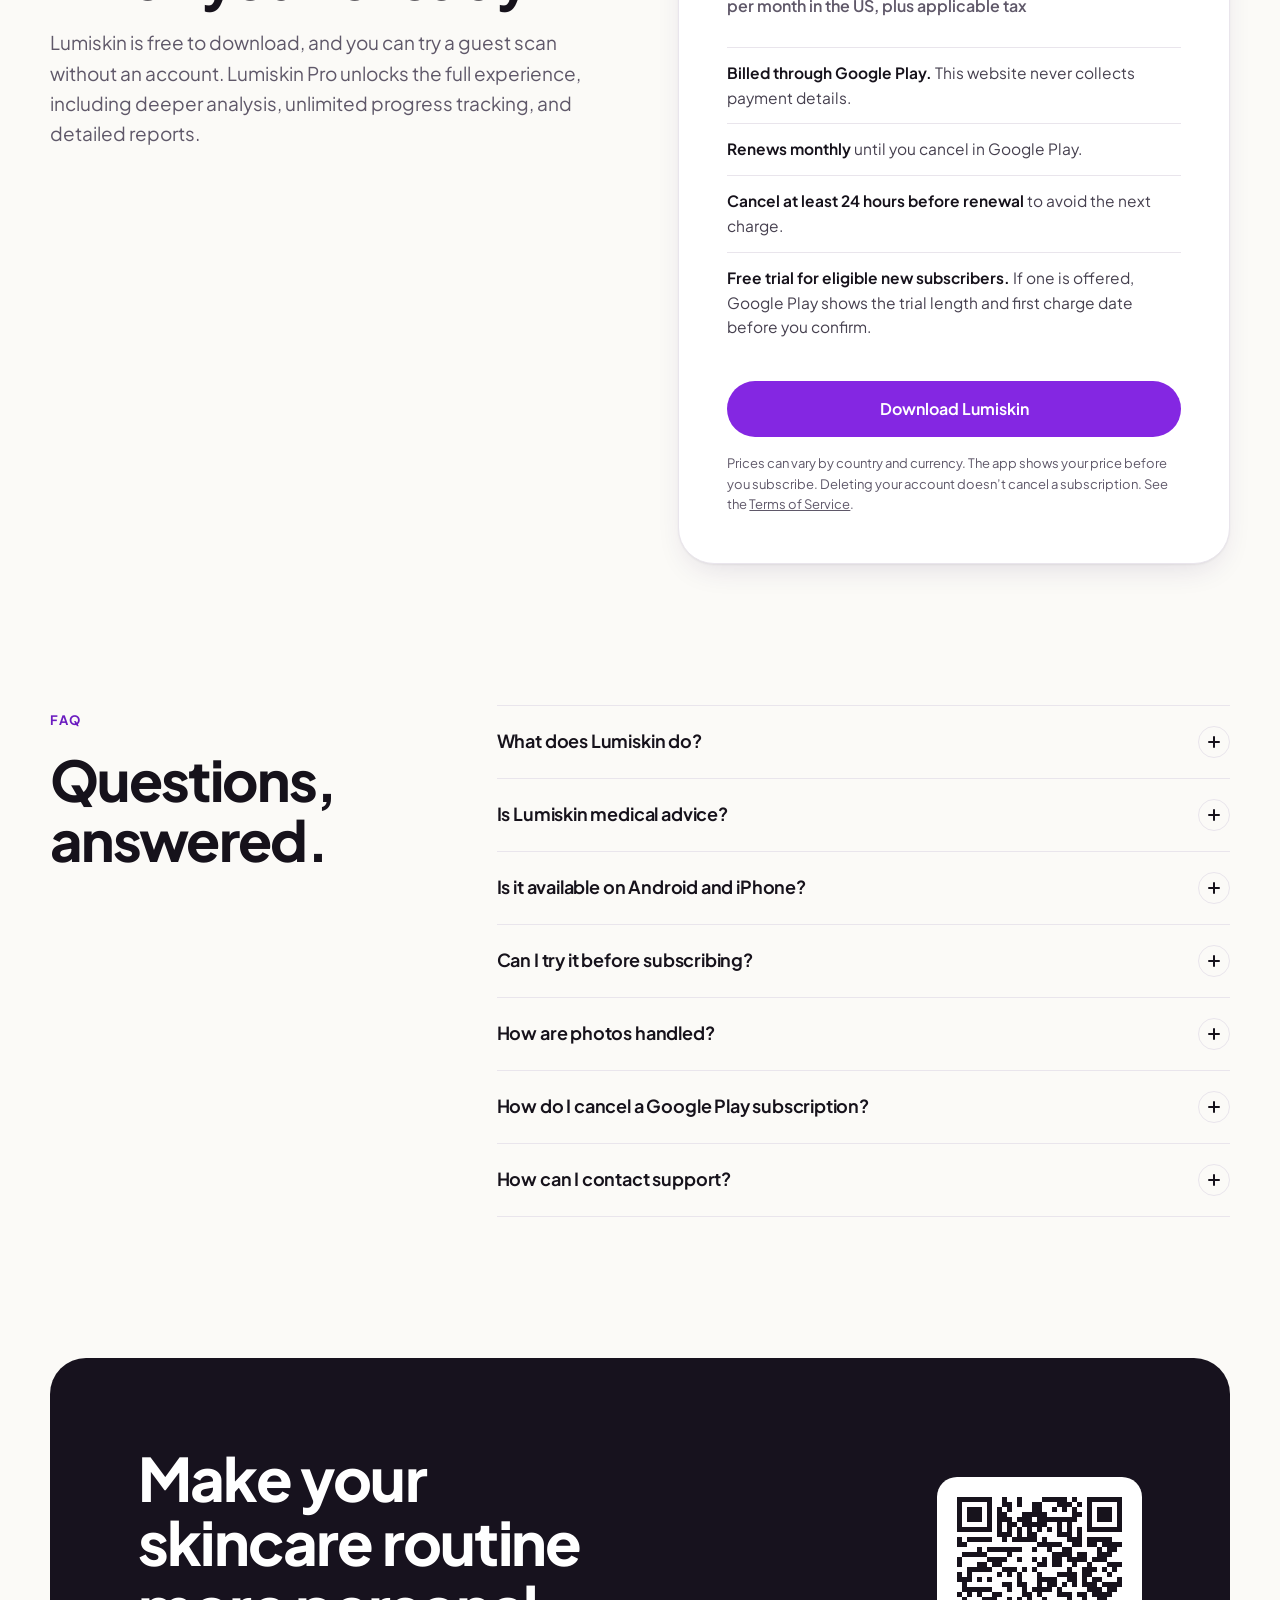
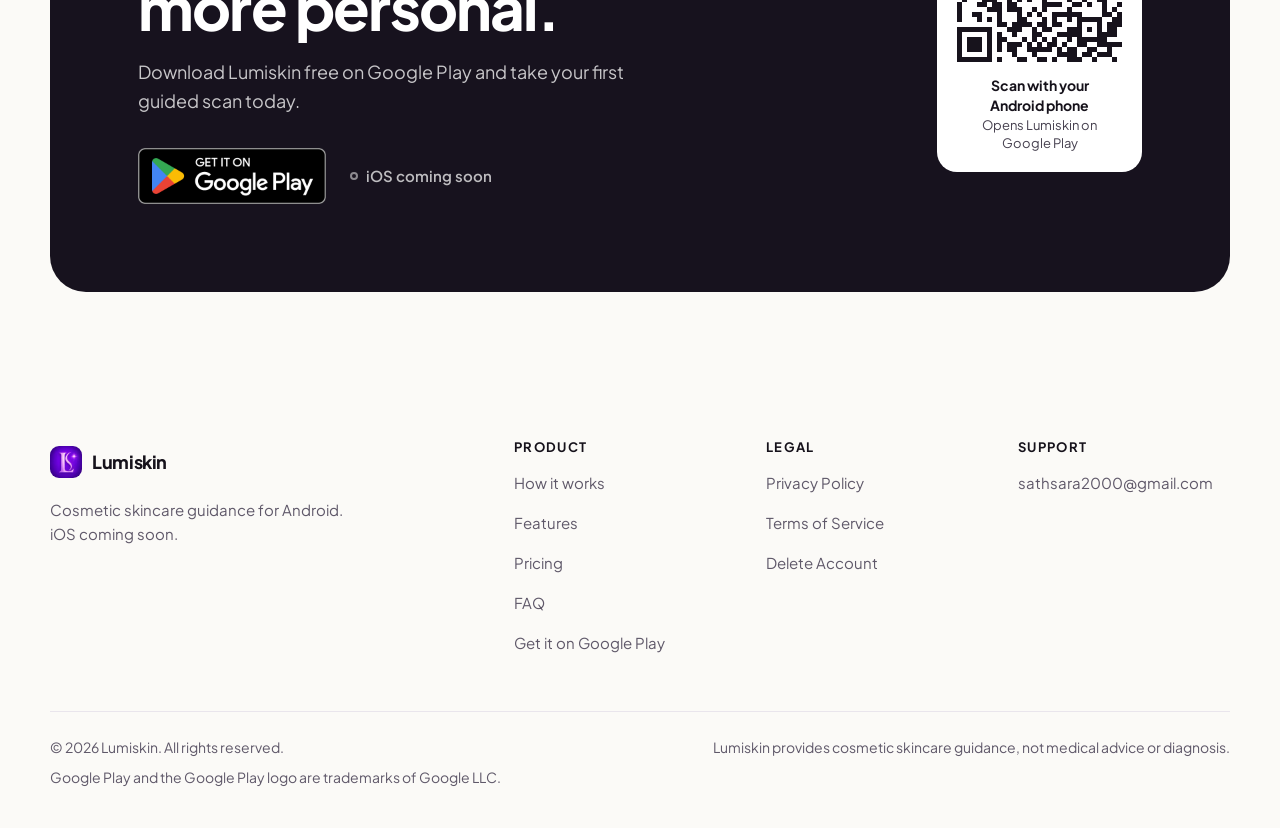
==== commit 4dfa6123: "Redesign homepage around real app screens and Android download - Rebuild index.html: hero, how it wo" ====
--- a/index.html
+++ b/index.html
@@ -2,1274 +2,506 @@
 <html lang="en">
 <head>
   <meta charset="UTF-8" />
-  <meta name="viewport" content="width=device-width, initial-scale=1.0" />
+  <meta name="viewport" content="width=device-width, initial-scale=1" />
   <meta name="google-site-verification" content="nkVqpsTGhh7K3yfqp919cHRSlK5_XYhaFXjPlI0mFlg" />
-  <title>Lumiskin — AI Skincare Guidance</title>
-  <meta name="description" content="Lumiskin uses AI to scan your skin, build your personalised routine, and track your progress — all from your phone camera." />
-  <meta property="og:title" content="Lumiskin — AI Skincare Guidance" />
-  <meta property="og:description" content="Lumiskin is an AI-powered skincare analysis and tracking mobile application. Scan your skin, build your personalised routine, and track real progress with AI-powered guidance." />
-  <meta property="og:type" content="website" />
-  <meta property="og:url" content="https://sathsarawj.github.io/lumiskin-site/" />
-  <link rel="canonical" href="https://sathsarawj.github.io/lumiskin-site/" />
   <meta name="google-site-verification" content="google8a4953407d40c451" />
   <meta name="google-site-verification" content="SslOg2Nx-gB8LZupZd6rhtCJTpEH8Xry3HF7loDP4Jc" />
   <meta name="google-site-verification" content="HRQmWSuf-RTHOvkxwRsdNEZqvdgq1q4yqwuCLB3380o" />
 
-  <style>
-    *, *::before, *::after { box-sizing: border-box; margin: 0; padding: 0; }
-
-    :root {
-      --purple:      #8427e2;
-      --purple-dark: #5b1fa0;
-      --purple-deep: #18055a;
-      --purple-soft: #f3ecfd;
-      --purple-mid:  #ede8f9;
-      --green:       #a8e6cf;
-      --amber:       #f59e0b;
-      --ink:         #1f1b24;
-      --sage:        #6b5e75;
-      --muted:       #9b8fa8;
-      --border:      #e8ddf5;
-      --bg:          #faf7ff;
-      --white:       #ffffff;
-      --nav-h:       68px;
-      --radius-sm:   10px;
-      --radius-md:   18px;
-      --radius-lg:   28px;
-    }
-
-    html { scroll-behavior: smooth; }
-
-    body {
-      font-family: -apple-system, BlinkMacSystemFont, "Segoe UI", Roboto, "Helvetica Neue", Arial, sans-serif;
-      background: var(--bg);
-      color: var(--ink);
-      line-height: 1.6;
-      font-size: 16px;
-      overflow-x: hidden;
-    }
-
-    /* ── Page switching ───────────────────────────────────────────────────── */
-    .page { display: none; }
-    .page.active { display: block; }
-
-    /* ── Animations ──────────────────────────────────────────────────────── */
-    @keyframes fadeUp  { from { opacity:0; transform:translateY(28px); } to { opacity:1; transform:translateY(0); } }
-    @keyframes float   { 0%,100% { transform:translateY(0); } 50% { transform:translateY(-14px); } }
-    @keyframes shimmer { 0% { background-position:200% center; } 100% { background-position:-200% center; } }
-    @keyframes pulse   { 0%,100% { opacity:1; } 50% { opacity:.45; } }
-    @keyframes orb     { 0%,100% { transform:scale(1) translate(0,0); } 50% { transform:scale(1.08) translate(12px,-10px); } }
-
-    .fade-up   { animation: fadeUp .72s ease both; }
-    .fade-up-1 { animation-delay:.1s; }
-    .fade-up-2 { animation-delay:.22s; }
-    .fade-up-3 { animation-delay:.34s; }
-    .fade-up-4 { animation-delay:.46s; }
-
-    /* ════════════════════════════════════════════════════
-       NAV (shared)
-    ════════════════════════════════════════════════════ */
-    nav {
-      position: fixed;
-      inset: 0 0 auto;
-      height: var(--nav-h);
-      display: flex;
-      align-items: center;
-      justify-content: space-between;
-      padding: 0 32px;
-      background: rgba(24,5,90,.92);
-      backdrop-filter: blur(18px);
-      -webkit-backdrop-filter: blur(18px);
-      border-bottom: 1px solid rgba(196,168,255,.12);
-      z-index: 1000;
-    }
-
-    .nav-logo { display:flex; align-items:center; gap:10px; text-decoration:none; cursor:pointer; }
-    .nav-logo-icon { width:36px; height:36px; border-radius:10px; background:rgba(196,168,255,.18); display:flex; align-items:center; justify-content:center; font-size:17px; }
-    .nav-logo-text { font-size:17px; font-weight:700; color:#fff; letter-spacing:.3px; }
-
-    .nav-links { display:flex; align-items:center; gap:28px; list-style:none; }
-    .nav-links a { font-size:14px; color:rgba(255,255,255,.70); text-decoration:none; transition:color .15s; cursor:pointer; }
-    .nav-links a:hover { color:#fff; }
-
-    .nav-cta { background:var(--purple); color:#fff !important; font-weight:600 !important; padding:9px 20px; border-radius:22px; font-size:14px !important; transition:background .15s,transform .15s !important; }
-    .nav-cta:hover { background:#9b3ef5 !important; transform:translateY(-1px); }
-
-    .nav-hamburger { display:none; background:none; border:none; cursor:pointer; padding:4px; }
-    .nav-hamburger span { display:block; width:22px; height:2px; background:rgba(255,255,255,.8); margin:5px 0; border-radius:2px; transition:.3s; }
-
-    /* ════════════════════════════════════════════════════
-       HOMEPAGE STYLES
-    ════════════════════════════════════════════════════ */
-
-    /* Hero */
-    .hero {
-      min-height:100vh;
-      background:linear-gradient(160deg, var(--purple-deep) 0%, #3a0f78 45%, #6a1fc2 100%);
-      display:flex; align-items:center; justify-content:center;
-      padding:calc(var(--nav-h) + 60px) 24px 80px;
-      position:relative; overflow:hidden; text-align:center;
-    }
-    .hero-orb1 { position:absolute; top:-120px; right:-100px; width:500px; height:500px; border-radius:50%; background:radial-gradient(circle,rgba(132,39,226,.28) 0%,transparent 70%); animation:orb 9s ease-in-out infinite; }
-    .hero-orb2 { position:absolute; bottom:-140px; left:-100px; width:420px; height:420px; border-radius:50%; background:radial-gradient(circle,rgba(168,230,207,.12) 0%,transparent 70%); animation:orb 12s ease-in-out infinite reverse; }
-    .hero-orb3 { position:absolute; top:40%; left:10%; width:180px; height:180px; border-radius:50%; background:radial-gradient(circle,rgba(245,158,11,.08) 0%,transparent 70%); animation:orb 7s ease-in-out infinite; }
-    .hero-inner { position:relative; z-index:1; max-width:960px; width:100%; }
-
-    .hero-badge { display:inline-flex; align-items:center; gap:7px; background:rgba(168,230,207,.15); border:1px solid rgba(168,230,207,.3); border-radius:20px; padding:7px 18px; font-size:12.5px; font-weight:600; color:var(--green); letter-spacing:.8px; text-transform:uppercase; margin-bottom:28px; }
-    .hero-badge-dot { width:6px; height:6px; border-radius:50%; background:var(--green); animation:pulse 2s ease infinite; }
-
-    .hero-headline { font-size:clamp(38px,7vw,72px); font-weight:800; color:#fff; line-height:1.08; letter-spacing:-.02em; margin-bottom:24px; }
-    .hero-headline .grad { background:linear-gradient(90deg,#c4a8ff 0%,#a8e6cf 50%,#c4a8ff 100%); background-size:200%; -webkit-background-clip:text; -webkit-text-fill-color:transparent; background-clip:text; animation:shimmer 4s linear infinite; }
-    .hero-sub { font-size:clamp(16px,2.5vw,20px); color:rgba(255,255,255,.65); line-height:1.65; max-width:560px; margin:0 auto 44px; }
-
-    .hero-actions { display:flex; align-items:center; justify-content:center; gap:14px; flex-wrap:wrap; margin-bottom:64px; }
-    .btn-primary { display:inline-flex; align-items:center; gap:9px; background:#fff; color:var(--purple); font-weight:700; font-size:15px; padding:16px 32px; border-radius:50px; text-decoration:none; box-shadow:0 8px 32px rgba(132,39,226,.35); transition:transform .2s,box-shadow .2s; }
-    .btn-primary:hover { transform:translateY(-2px); box-shadow:0 14px 40px rgba(132,39,226,.45); }
-    .btn-ghost { display:inline-flex; align-items:center; gap:8px; background:rgba(255,255,255,.10); border:1px solid rgba(255,255,255,.22); color:#fff; font-weight:600; font-size:15px; padding:15px 28px; border-radius:50px; text-decoration:none; transition:background .2s,transform .2s; }
-    .btn-ghost:hover { background:rgba(255,255,255,.18); transform:translateY(-2px); }
-
-    /* Phone mockup */
-    .phone-wrap { display:flex; justify-content:center; animation:float 6s ease-in-out infinite; }
-    .phone { width:260px; height:520px; background:linear-gradient(160deg,#1a0535 0%,#2d1a4d 100%); border-radius:44px; border:2px solid rgba(196,168,255,.22); box-shadow:0 0 0 6px rgba(196,168,255,.06),0 40px 100px rgba(0,0,0,.55),inset 0 1px 0 rgba(255,255,255,.08); position:relative; overflow:hidden; flex-shrink:0; }
-    .phone-notch { position:absolute; top:14px; left:50%; transform:translateX(-50%); width:90px; height:22px; background:#0d0020; border-radius:11px; z-index:5; }
-    .phone-ui { position:absolute; inset:0; padding:50px 16px 20px; display:flex; flex-direction:column; gap:10px; }
-    .phone-header-bar { display:flex; justify-content:space-between; align-items:center; margin-bottom:4px; }
-    .phone-greeting { font-size:10px; color:rgba(196,168,255,.6); font-weight:500; }
-    .phone-name { font-size:14px; color:#fff; font-weight:700; }
-    .phone-avatar { width:28px; height:28px; border-radius:50%; background:linear-gradient(135deg,#8427e2,#c4a8ff); }
-    .phone-scan-card { background:linear-gradient(135deg,rgba(132,39,226,.55),rgba(91,31,160,.45)); border-radius:20px; padding:16px; border:1px solid rgba(196,168,255,.18); }
-    .phone-scan-label { font-size:8px; color:rgba(196,168,255,.7); text-transform:uppercase; letter-spacing:.8px; margin-bottom:6px; }
-    .phone-scan-title { font-size:13px; color:#fff; font-weight:700; margin-bottom:10px; }
-    .phone-scan-bars { display:flex; flex-direction:column; gap:6px; }
-    .phone-bar-row { display:flex; align-items:center; gap:7px; }
-    .phone-bar-label { font-size:7.5px; color:rgba(196,168,255,.65); width:36px; flex-shrink:0; }
-    .phone-bar-track { flex:1; height:5px; background:rgba(255,255,255,.12); border-radius:3px; overflow:hidden; }
-    .phone-bar-fill { height:100%; border-radius:3px; background:linear-gradient(90deg,#8427e2,#c4a8ff); }
-    .phone-bar-val { font-size:7.5px; color:rgba(196,168,255,.7); width:18px; text-align:right; flex-shrink:0; }
-    .phone-routine-card { background:rgba(255,255,255,.06); border-radius:16px; padding:12px 14px; border:1px solid rgba(196,168,255,.10); }
-    .phone-routine-header { display:flex; justify-content:space-between; align-items:center; margin-bottom:8px; }
-    .phone-routine-title { font-size:10px; color:#fff; font-weight:700; }
-    .phone-routine-badge { background:rgba(168,230,207,.2); border-radius:6px; padding:2px 6px; font-size:7px; color:var(--green); font-weight:600; }
-    .phone-step { display:flex; align-items:center; gap:7px; margin-bottom:5px; }
-    .phone-step-dot { width:18px; height:18px; border-radius:50%; background:rgba(132,39,226,.35); border:1px solid rgba(196,168,255,.25); display:flex; align-items:center; justify-content:center; font-size:8px; color:#c4a8ff; flex-shrink:0; }
-    .phone-step-text { font-size:8.5px; color:rgba(196,168,255,.75); }
-    .phone-progress-row { display:flex; gap:7px; }
-    .phone-photo { flex:1; height:58px; border-radius:12px; border:1px solid rgba(196,168,255,.15); overflow:hidden; }
-    .phone-photo-inner { width:100%; height:100%; display:flex; align-items:center; justify-content:center; font-size:20px; }
-    .phone-photo:nth-child(1) .phone-photo-inner { background:linear-gradient(135deg,rgba(132,39,226,.3),rgba(91,31,160,.2)); }
-    .phone-photo:nth-child(2) .phone-photo-inner { background:linear-gradient(135deg,rgba(91,31,160,.25),rgba(168,230,207,.12)); }
-    .phone-photo:nth-child(3) .phone-photo-inner { background:linear-gradient(135deg,rgba(168,230,207,.15),rgba(132,39,226,.2)); }
-    .phone-bottom-nav { display:flex; justify-content:space-around; align-items:center; padding:8px 0 2px; border-top:1px solid rgba(196,168,255,.10); margin-top:auto; }
-    .phone-nav-item { display:flex; flex-direction:column; align-items:center; gap:3px; }
-    .phone-nav-icon { font-size:14px; }
-    .phone-nav-label { font-size:6.5px; color:rgba(196,168,255,.45); }
-    .phone-nav-item.active .phone-nav-label { color:#c4a8ff; }
-    .phone-nav-item.active .phone-nav-icon { filter:drop-shadow(0 0 4px rgba(196,168,255,.6)); }
-
-    /* Social proof */
-    .social-bar { background:var(--white); border-top:1px solid var(--border); border-bottom:1px solid var(--border); padding:24px; }
-    .social-bar-inner { max-width:900px; margin:0 auto; display:flex; align-items:center; justify-content:center; gap:48px; flex-wrap:wrap; }
-    .social-stat { text-align:center; }
-    .social-stat-value { font-size:26px; font-weight:800; color:var(--purple); line-height:1; margin-bottom:4px; }
-    .social-stat-label { font-size:12.5px; color:var(--muted); font-weight:500; }
-    .social-divider { width:1px; height:36px; background:var(--border); }
-    .stars { display:flex; gap:2px; justify-content:center; margin-bottom:4px; }
-    .star { color:#f59e0b; font-size:15px; }
-
-    /* Section wrapper */
-    .section { padding:100px 24px; }
-    .section-inner { max-width:1080px; margin:0 auto; }
-    .section-tag { display:inline-block; background:var(--purple-soft); color:var(--purple); font-size:11px; font-weight:700; letter-spacing:1.4px; text-transform:uppercase; padding:5px 14px; border-radius:20px; margin-bottom:14px; }
-    .section-title { font-size:clamp(28px,4.5vw,44px); font-weight:800; color:var(--ink); line-height:1.12; letter-spacing:-.02em; margin-bottom:16px; }
-    .section-sub { font-size:17px; color:var(--sage); line-height:1.7; max-width:560px; }
-
-    /* Features */
-    .features-section { background:var(--bg); }
-    .features-header { text-align:center; margin-bottom:64px; }
-    .features-header .section-sub { margin:0 auto; }
-    .features-grid { display:grid; grid-template-columns:repeat(3,1fr); gap:20px; }
-    .feature-card { background:var(--white); border:1px solid var(--border); border-radius:24px; padding:32px 28px; transition:transform .22s,box-shadow .22s,border-color .22s; }
-    .feature-card:hover { transform:translateY(-4px); box-shadow:0 16px 48px rgba(132,39,226,.10); border-color:rgba(132,39,226,.22); }
-    .feature-icon-box { width:52px; height:52px; border-radius:16px; background:var(--purple-soft); display:flex; align-items:center; justify-content:center; font-size:24px; margin-bottom:18px; }
-    .feature-title { font-size:17px; font-weight:700; color:var(--ink); margin-bottom:8px; }
-    .feature-desc { font-size:14.5px; color:var(--sage); line-height:1.65; }
-
-    /* How it works */
-    .how-section { background:linear-gradient(170deg,var(--purple-deep) 0%,#3a0f78 50%,var(--purple-dark) 100%); position:relative; overflow:hidden; }
-    .how-section::before { content:""; position:absolute; top:-100px; right:-80px; width:400px; height:400px; border-radius:50%; background:radial-gradient(circle,rgba(196,168,255,.10) 0%,transparent 70%); }
-    .how-section::after { content:""; position:absolute; bottom:-80px; left:-60px; width:300px; height:300px; border-radius:50%; background:radial-gradient(circle,rgba(168,230,207,.08) 0%,transparent 70%); }
-    .how-inner { position:relative; z-index:1; }
-    .how-header { text-align:center; margin-bottom:72px; }
-    .how-header .section-tag { background:rgba(196,168,255,.15); color:rgba(196,168,255,.9); }
-    .how-header .section-title { color:#fff; }
-    .how-header .section-sub { color:rgba(255,255,255,.60); margin:0 auto; }
-    .steps-grid { display:grid; grid-template-columns:repeat(3,1fr); gap:32px; position:relative; }
-    .steps-grid::before { content:""; position:absolute; top:32px; left:calc(16.66% + 20px); right:calc(16.66% + 20px); height:1px; background:linear-gradient(90deg,rgba(196,168,255,0) 0%,rgba(196,168,255,.25) 20%,rgba(196,168,255,.25) 80%,rgba(196,168,255,0) 100%); }
-    .step { text-align:center; padding:0 16px; }
-    .step-number { width:64px; height:64px; border-radius:50%; background:rgba(132,39,226,.35); border:1.5px solid rgba(196,168,255,.3); display:flex; align-items:center; justify-content:center; font-size:22px; margin:0 auto 24px; position:relative; z-index:1; }
-    .step-title { font-size:18px; font-weight:700; color:#fff; margin-bottom:10px; }
-    .step-desc { font-size:14.5px; color:rgba(255,255,255,.55); line-height:1.65; }
-
-    /* AI section */
-    .ai-section { background:var(--white); }
-    .ai-grid { display:grid; grid-template-columns:1fr 1fr; gap:72px; align-items:center; }
-    .ai-visual { position:relative; }
-    .ai-card { background:linear-gradient(135deg,var(--purple-soft),var(--purple-mid)); border-radius:28px; padding:36px; border:1px solid rgba(132,39,226,.15); }
-    .ai-card-title { font-size:13px; font-weight:700; color:var(--purple); letter-spacing:.8px; text-transform:uppercase; margin-bottom:20px; }
-    .ai-metric-row { display:flex; align-items:center; justify-content:space-between; margin-bottom:14px; }
-    .ai-metric-label { font-size:14px; color:var(--sage); font-weight:500; }
-    .ai-metric-bar-wrap { flex:1; margin:0 16px; height:8px; background:rgba(132,39,226,.12); border-radius:4px; overflow:hidden; }
-    .ai-metric-bar { height:100%; border-radius:4px; background:linear-gradient(90deg,var(--purple),#c4a8ff); }
-    .ai-metric-val { font-size:13px; font-weight:700; color:var(--purple); width:32px; text-align:right; }
-    .ai-badge-row { display:flex; gap:10px; flex-wrap:wrap; margin-top:24px; }
-    .ai-badge { display:inline-flex; align-items:center; gap:6px; background:var(--white); border:1px solid var(--border); border-radius:20px; padding:6px 14px; font-size:12.5px; font-weight:600; color:var(--sage); }
-    .ai-badge-dot { width:7px; height:7px; border-radius:50%; }
-    .ai-content .section-sub { margin-bottom:28px; }
-    .ai-point { display:flex; align-items:flex-start; gap:14px; margin-bottom:20px; }
-    .ai-point-icon { width:40px; height:40px; border-radius:12px; background:var(--purple-soft); display:flex; align-items:center; justify-content:center; font-size:18px; flex-shrink:0; }
-    .ai-point-title { font-size:15px; font-weight:700; color:var(--ink); margin-bottom:3px; }
-    .ai-point-desc { font-size:13.5px; color:var(--sage); line-height:1.6; }
-
-    /* Privacy section (homepage) */
-    .privacy-section { background:var(--bg); }
-    .privacy-grid { display:grid; grid-template-columns:1fr 1fr; gap:72px; align-items:center; }
-    .privacy-cards { display:grid; grid-template-columns:1fr 1fr; gap:14px; }
-    .privacy-card { background:var(--white); border:1px solid var(--border); border-radius:20px; padding:22px 20px; }
-    .privacy-card-icon { font-size:24px; margin-bottom:10px; }
-    .privacy-card-title { font-size:14px; font-weight:700; color:var(--ink); margin-bottom:5px; }
-    .privacy-card-desc { font-size:13px; color:var(--sage); line-height:1.55; }
-
-    /* Pricing */
-    .pricing-section { background:var(--white); }
-    .pricing-header { text-align:center; margin-bottom:56px; }
-    .pricing-header .section-sub { margin:0 auto; }
-    .pricing-card { max-width:480px; margin:0 auto; background:linear-gradient(160deg,var(--purple-deep) 0%,#3a0f78 50%,var(--purple) 100%); border-radius:32px; padding:48px 44px; text-align:center; position:relative; overflow:hidden; box-shadow:0 24px 80px rgba(132,39,226,.40); }
-    .pricing-card::before { content:""; position:absolute; top:-60px; right:-60px; width:200px; height:200px; border-radius:50%; background:rgba(196,168,255,.10); }
-    .pricing-inner { position:relative; z-index:1; }
-    .pricing-badge { display:inline-flex; align-items:center; gap:6px; background:rgba(168,230,207,.18); border:1px solid rgba(168,230,207,.3); border-radius:20px; padding:6px 16px; font-size:11.5px; font-weight:700; color:var(--green); letter-spacing:.8px; text-transform:uppercase; margin-bottom:24px; }
-    .pricing-plan { font-size:14px; font-weight:600; color:rgba(196,168,255,.7); letter-spacing:1px; text-transform:uppercase; margin-bottom:10px; }
-    .pricing-price { display:flex; align-items:flex-end; justify-content:center; gap:3px; margin-bottom:6px; }
-    .pricing-currency { font-size:24px; font-weight:700; color:#fff; margin-bottom:10px; }
-    .pricing-amount { font-size:68px; font-weight:800; color:#fff; line-height:1; }
-    .pricing-unit { font-size:16px; color:rgba(196,168,255,.65); margin-bottom:14px; }
-    .pricing-note { font-size:13px; color:rgba(168,230,207,.8); margin-bottom:32px; }
-    .pricing-features { list-style:none; padding:0; margin-bottom:36px; text-align:left; }
-    .pricing-features li { display:flex; align-items:center; gap:10px; padding:9px 0; font-size:14px; color:rgba(255,255,255,.80); border-bottom:1px solid rgba(196,168,255,.10); }
-    .pricing-features li:last-child { border-bottom:none; }
-    .pricing-features li::before { content:"✓"; width:20px; height:20px; border-radius:50%; background:rgba(168,230,207,.2); display:flex; align-items:center; justify-content:center; font-size:11px; font-weight:700; color:var(--green); flex-shrink:0; }
-    .pricing-btn { display:block; background:#fff; color:var(--purple); font-weight:700; font-size:16px; padding:18px 32px; border-radius:50px; text-decoration:none; box-shadow:0 8px 28px rgba(0,0,0,.25); transition:transform .2s,box-shadow .2s; }
-    .pricing-btn:hover { transform:translateY(-2px); box-shadow:0 14px 36px rgba(0,0,0,.35); }
-    .pricing-sub { font-size:12px; color:rgba(196,168,255,.40); margin-top:14px; }
-
-    /* CTA */
-    .cta-section { background:linear-gradient(135deg,var(--purple-deep) 0%,var(--purple) 100%); padding:100px 24px; text-align:center; position:relative; overflow:hidden; }
-    .cta-section::before { content:""; position:absolute; top:-80px; right:-60px; width:320px; height:320px; border-radius:50%; background:rgba(196,168,255,.10); }
-    .cta-inner { position:relative; z-index:1; max-width:600px; margin:0 auto; }
-    .cta-title { font-size:clamp(30px,5vw,48px); font-weight:800; color:#fff; line-height:1.12; letter-spacing:-.02em; margin-bottom:16px; }
-    .cta-sub { font-size:17px; color:rgba(255,255,255,.62); margin-bottom:44px; line-height:1.65; }
-    .cta-actions { display:flex; justify-content:center; gap:14px; flex-wrap:wrap; }
-    .store-btn { display:inline-flex; align-items:center; gap:10px; background:rgba(255,255,255,.12); border:1px solid rgba(255,255,255,.22); border-radius:14px; padding:13px 22px; text-decoration:none; color:#fff; transition:background .2s,transform .2s; }
-    .store-btn:hover { background:rgba(255,255,255,.20); transform:translateY(-2px); }
-    .store-icon { font-size:26px; }
-    .store-text-small { font-size:10px; color:rgba(255,255,255,.65); line-height:1; margin-bottom:2px; }
-    .store-text-big { font-size:16px; font-weight:700; line-height:1; }
-
-    /* Homepage footer */
-    .home-footer { background:#0d0520; padding:60px 24px 40px; }
-    .footer-inner { max-width:1080px; margin:0 auto; }
-    .footer-top { display:grid; grid-template-columns:1.8fr 1fr 1fr 1fr; gap:48px; margin-bottom:56px; }
-    .footer-brand-logo { display:flex; align-items:center; gap:10px; margin-bottom:14px; }
-    .footer-brand-icon { width:36px; height:36px; border-radius:10px; background:rgba(196,168,255,.15); display:flex; align-items:center; justify-content:center; font-size:17px; }
-    .footer-brand-name { font-size:17px; font-weight:700; color:#fff; }
-    .footer-brand-desc { font-size:13.5px; color:rgba(255,255,255,.38); line-height:1.65; max-width:240px; }
-    .footer-col-title { font-size:12px; font-weight:700; color:rgba(255,255,255,.45); letter-spacing:1.2px; text-transform:uppercase; margin-bottom:16px; }
-    .footer-col-links { list-style:none; display:flex; flex-direction:column; gap:10px; }
-    .footer-col-links a { font-size:14px; color:rgba(255,255,255,.50); text-decoration:none; transition:color .15s; }
-    .footer-col-links a:hover { color:#fff; }
-    .footer-bottom { padding-top:28px; border-top:1px solid rgba(255,255,255,.07); display:flex; align-items:center; justify-content:space-between; gap:16px; flex-wrap:wrap; }
-    .footer-copy { font-size:13px; color:rgba(255,255,255,.28); }
-    .footer-bottom-links { display:flex; gap:20px; }
-    .footer-bottom-links a { font-size:13px; color:rgba(255,255,255,.40); text-decoration:none; transition:color .15s; }
-    .footer-bottom-links a:hover { color:#fff; }
-
-    /* ════════════════════════════════════════════════════
-       LEGAL PAGE STYLES
-    ════════════════════════════════════════════════════ */
-    .legal-page { padding-top:var(--nav-h); }
-
-    .legal-header { background:linear-gradient(135deg,#18055a 0%,#5b1fa0 55%,#8427e2 100%); padding:64px 24px 56px; text-align:center; position:relative; overflow:hidden; }
-    .legal-header::before { content:""; position:absolute; top:-60px; right:-60px; width:260px; height:260px; border-radius:50%; background:rgba(196,168,255,.12); pointer-events:none; }
-    .legal-header::after { content:""; position:absolute; bottom:-40px; left:-40px; width:180px; height:180px; border-radius:50%; background:rgba(255,255,255,.06); pointer-events:none; }
-    .legal-header-inner { position:relative; z-index:1; max-width:680px; margin:0 auto; }
-    .legal-logo { display:inline-flex; align-items:center; gap:10px; margin-bottom:24px; text-decoration:none; cursor:pointer; }
-    .legal-logo-icon { width:40px; height:40px; border-radius:12px; background:rgba(255,255,255,.18); display:flex; align-items:center; justify-content:center; font-size:20px; }
-    .legal-logo-text { font-size:18px; font-weight:700; color:#fff; letter-spacing:.5px; }
-    .legal-header h1 { font-size:clamp(28px,5vw,42px); font-weight:700; color:#fff; line-height:1.2; margin-bottom:14px; }
-    .legal-header p { color:rgba(255,255,255,.72); font-size:15px; line-height:1.6; }
-    .effective-badge { display:inline-block; margin-top:20px; background:rgba(255,255,255,.15); border:1px solid rgba(255,255,255,.22); border-radius:20px; padding:6px 18px; font-size:13px; color:rgba(255,255,255,.85); font-weight:500; }
-
-    .disclaimer-banner { background:#fff8e1; border-left:4px solid #f59e0b; padding:14px 20px; font-size:13.5px; color:#7c5c00; line-height:1.6; }
-    .disclaimer-banner strong { color:#5c4000; }
-
-    .legal-body { max-width:780px; margin:0 auto; padding:0 20px 80px; }
-
-    /* Legal TOC */
-    .legal-toc { background:var(--white); border:1px solid var(--border); border-radius:var(--radius-md); padding:28px 32px; margin:44px 0 48px; box-shadow:0 2px 16px rgba(132,39,226,.06); }
-    .legal-toc h2 { font-size:13px; font-weight:700; letter-spacing:1.6px; text-transform:uppercase; color:var(--purple); margin-bottom:16px; }
-    .legal-toc ol { padding-left:20px; display:grid; gap:6px; }
-    .legal-toc li { font-size:14px; }
-    .legal-toc a { color:var(--sage); text-decoration:none; transition:color .15s; }
-    .legal-toc a:hover { color:var(--purple); text-decoration:underline; }
-
-    /* Legal sections */
-    .legal-body section { margin-bottom:56px; scroll-margin-top:calc(var(--nav-h) + 16px); }
-    .section-number { display:inline-block; background:var(--purple-soft); color:var(--purple); font-size:11px; font-weight:700; letter-spacing:1.4px; text-transform:uppercase; padding:4px 12px; border-radius:20px; margin-bottom:10px; }
-    .legal-section-title { font-size:clamp(20px,3.5vw,26px); font-weight:700; color:var(--ink); margin-bottom:16px; line-height:1.25; }
-    .legal-body h3 { font-size:16px; font-weight:700; color:var(--ink); margin:24px 0 8px; }
-    .legal-body p { margin-bottom:14px; color:var(--sage); font-size:15px; }
-    .legal-body p:last-child { margin-bottom:0; }
-    .legal-body ul, .legal-body ol { padding-left:22px; margin-bottom:14px; }
-    .legal-body li { color:var(--sage); font-size:15px; margin-bottom:7px; line-height:1.6; }
-    .legal-body li strong { color:var(--ink); }
-    .legal-body a { color:var(--purple); }
-    .legal-body a:hover { text-decoration:underline; }
-    .legal-body hr { border:none; border-top:1px solid var(--border); margin:48px 0; }
-
-    /* Legal cards */
-    .lcard { background:var(--white); border:1px solid var(--border); border-radius:var(--radius-md); padding:24px 28px; margin:20px 0; box-shadow:0 1px 8px rgba(132,39,226,.05); }
-    .lcard-purple { background:var(--purple-soft); border-color:rgba(132,39,226,.18); }
-    .lcard-red { background:#fff5f5; border-color:rgba(224,92,92,.22); }
-    .lcard-list { list-style:none; padding-left:0; margin:0; }
-    .lcard-list li { display:flex; align-items:flex-start; gap:10px; margin-bottom:10px; font-size:14.5px; color:var(--sage); }
-    .lcard-list li::before { content:"✦"; color:var(--purple); font-size:12px; margin-top:3px; flex-shrink:0; }
-    .lcard-list.danger li::before { content:"✕"; color:#c0392b; }
-    .lcard-list li strong { color:var(--ink); }
-
-    /* Legal highlight */
-    .lhighlight { border-left:3px solid var(--purple); background:var(--purple-mid); border-radius:0 var(--radius-sm) var(--radius-sm) 0; padding:16px 20px; margin:16px 0; }
-    .lhighlight p { font-size:14px; margin:0; color:var(--purple-dark); font-weight:500; }
-    .lhighlight.warning { border-left-color:#f59e0b; background:#fffbeb; }
-    .lhighlight.warning p { color:#7c5c00; }
-
-    /* Service grid (privacy) */
-    .service-grid { display:grid; grid-template-columns:repeat(auto-fill,minmax(220px,1fr)); gap:16px; margin-top:20px; }
-    .service-card { background:var(--white); border:1px solid var(--border); border-radius:var(--radius-sm); padding:18px 20px; }
-    .service-name { font-size:14px; font-weight:700; color:var(--ink); margin-bottom:6px; }
-    .service-role { font-size:12.5px; color:var(--muted); line-height:1.5; margin:0; }
-    .service-link { display:inline-block; margin-top:8px; font-size:12px; color:var(--purple); text-decoration:none; }
-    .service-link:hover { text-decoration:underline; }
-
-    /* Rights grid (privacy) */
-    .rights-grid { display:grid; grid-template-columns:repeat(auto-fill,minmax(200px,1fr)); gap:14px; margin-top:20px; }
-    .right-item { background:var(--white); border:1px solid var(--border); border-radius:var(--radius-sm); padding:16px 18px; display:flex; align-items:flex-start; gap:10px; }
-    .right-icon { font-size:20px; flex-shrink:0; line-height:1; margin-top:1px; }
-    .right-label { font-size:13.5px; font-weight:600; color:var(--ink); margin-bottom:3px; }
-    .right-desc { font-size:12.5px; color:var(--muted); line-height:1.5; }
-
-    /* Feature grid (terms) */
-    .tos-feature-grid { display:grid; grid-template-columns:repeat(auto-fill,minmax(220px,1fr)); gap:14px; margin-top:20px; }
-    .tos-feature-item { background:var(--white); border:1px solid var(--border); border-radius:var(--radius-sm); padding:18px 20px; display:flex; align-items:flex-start; gap:12px; }
-    .tos-feature-icon { font-size:22px; flex-shrink:0; line-height:1; margin-top:1px; }
-    .tos-feature-label { font-size:13.5px; font-weight:600; color:var(--ink); margin-bottom:3px; }
-    .tos-feature-desc { font-size:12.5px; color:var(--muted); line-height:1.5; }
-
-    /* Contact card (legal) */
-    .contact-card { background:linear-gradient(135deg,#18055a 0%,#8427e2 100%); border-radius:var(--radius-lg); padding:36px; text-align:center; color:#fff; }
-    .contact-card h3 { color:#fff; margin:0 0 10px; font-size:20px; }
-    .contact-card p { color:rgba(255,255,255,.72); margin:0 0 20px; font-size:14px; }
-    .contact-email { display:inline-block; background:rgba(255,255,255,.15); border:1px solid rgba(255,255,255,.25); border-radius:12px; padding:12px 24px; color:#fff; font-size:15px; font-weight:600; text-decoration:none; transition:background .15s; }
-    .contact-email:hover { background:rgba(255,255,255,.25); text-decoration:none; }
-
-    /* Legal footer */
-    .legal-footer { background:#1a0d2e; padding:36px 24px; text-align:center; }
-    .legal-footer-logo { font-size:17px; font-weight:700; color:#fff; margin-bottom:8px; }
-    .legal-footer-tagline { font-size:13px; color:rgba(255,255,255,.40); margin-bottom:20px; }
-    .legal-footer-links { display:flex; justify-content:center; gap:20px; flex-wrap:wrap; margin-bottom:24px; }
-    .legal-footer-links a { font-size:13px; color:rgba(255,255,255,.55); text-decoration:none; cursor:pointer; }
-    .legal-footer-links a:hover { color:#fff; }
-    .legal-footer-copy { font-size:12.5px; color:rgba(255,255,255,.30); }
-
-    /* ════════════════════════════════════════════════════
-       RESPONSIVE
-    ════════════════════════════════════════════════════ */
-    @media (max-width:900px) {
-      .features-grid { grid-template-columns:repeat(2,1fr); }
-      .ai-grid, .privacy-grid { grid-template-columns:1fr; gap:48px; }
-      .ai-visual { order:-1; }
-      .footer-top { grid-template-columns:1fr 1fr; gap:36px; }
-    }
-
-    @media (max-width:680px) {
-      nav { padding:0 20px; }
-      .nav-links { display:none; }
-      .nav-links.open { display:flex; flex-direction:column; position:fixed; top:var(--nav-h); inset-inline:0; background:rgba(18,4,60,.97); padding:24px 24px 36px; gap:20px; border-bottom:1px solid rgba(196,168,255,.12); z-index:999; }
-      .nav-hamburger { display:block; }
-      .features-grid { grid-template-columns:1fr; }
-      .steps-grid { grid-template-columns:1fr; }
-      .steps-grid::before { display:none; }
-      .privacy-cards { grid-template-columns:1fr; }
-      .pricing-card { padding:36px 24px; }
-      .footer-top { grid-template-columns:1fr; gap:28px; }
-      .footer-bottom { flex-direction:column; align-items:flex-start; }
-      .legal-toc { padding:20px; }
-      .lcard { padding:18px 20px; }
-      .contact-card { padding:28px 20px; }
-      .service-grid { grid-template-columns:1fr 1fr; }
-      .rights-grid { grid-template-columns:1fr; }
-    }
-
-    @media (max-width:480px) {
-      .social-bar-inner { gap:24px; }
-      .social-divider { display:none; }
-      .phone { width:220px; height:440px; }
-      .service-grid { grid-template-columns:1fr; }
-      .tos-feature-grid { grid-template-columns:1fr; }
-    }
-  </style>
+  <script>
+    // Legal pages used to live inside this file (index.html#privacy, #pp-*, #terms, #tos-*).
+    // Send those old deep links to the standalone pages.
+    (function () {
+      var h = location.hash.slice(1);
+      if (!h) return;
+      var pp = { introduction: 'introduction', collection: 'information-we-collect', use: 'how-we-use', image: 'image-data',
+        guest: 'guest-storage', 'third-party': 'third-party', retention: 'retention', rights: 'rights',
+        children: 'children', changes: 'changes', contact: 'contact' };
+      var tos = { ip: 'intellectual-property' };
+      if (h === 'privacy') location.replace('privacy-policy.html');
+      else if (h.indexOf('pp-') === 0) location.replace('privacy-policy.html#' + (pp[h.slice(3)] || ''));
+      else if (h === 'terms') location.replace('terms-of-service.html');
+      else if (h.indexOf('tos-') === 0) location.replace('terms-of-service.html#' + (tos[h.slice(4)] || h.slice(4)));
+    })();
+  </script>
+
+  <title>Lumiskin — Your skin’s daily guide | Skincare app for Android</title>
+  <meta name="description" content="Take a guided selfie, understand what’s visible on your skin, follow a personalized morning and evening routine, and track changes over time. Get Lumiskin on Google Play. iOS coming soon." />
+  <link rel="canonical" href="https://lumiskin.live/" />
+  <meta name="theme-color" content="#fbfaf7" />
+
+  <meta property="og:type" content="website" />
+  <meta property="og:site_name" content="Lumiskin" />
+  <meta property="og:url" content="https://lumiskin.live/" />
+  <meta property="og:title" content="Lumiskin — Meet your skin’s daily guide" />
+  <meta property="og:description" content="Understand your skin, build a routine that fits, and follow your progress—all from your phone. Available on Google Play. iOS coming soon." />
+  <meta property="og:image" content="https://lumiskin.live/assets/img/og-image.png" />
+  <meta property="og:image:width" content="1200" />
+  <meta property="og:image:height" content="630" />
+  <meta property="og:image:alt" content="Lumiskin app screens showing a skin status summary and a morning routine." />
+  <meta name="twitter:card" content="summary_large_image" />
+  <meta name="twitter:title" content="Lumiskin — Meet your skin’s daily guide" />
+  <meta name="twitter:description" content="Understand your skin, build a routine that fits, and follow your progress—all from your phone." />
+  <meta name="twitter:image" content="https://lumiskin.live/assets/img/og-image.png" />
+
+  <link rel="icon" type="image/png" sizes="64x64" href="assets/img/icon-64.png" />
+  <link rel="icon" type="image/png" sizes="192x192" href="assets/img/icon-192.png" />
+  <link rel="apple-touch-icon" href="assets/img/apple-touch-icon.png" />
+
+  <link rel="preload" href="assets/fonts/plus-jakarta-sans-latin-wght-normal.woff2" as="font" type="font/woff2" crossorigin />
+  <link rel="stylesheet" href="assets/css/site.css" />
+
+  <script type="application/ld+json">
+  {
+    "@context": "https://schema.org",
+    "@type": "MobileApplication",
+    "name": "Lumiskin",
+    "url": "https://lumiskin.live/",
+    "description": "Cosmetic skincare guidance app: guided selfie scans, visible skin observations, personalized morning and evening routines, and progress tracking.",
+    "operatingSystem": "Android",
+    "applicationCategory": "LifestyleApplication",
+    "installUrl": "https://play.google.com/store/apps/details?id=com.lumiskin.app",
+    "image": "https://lumiskin.live/assets/img/icon-512.png",
+    "offers": { "@type": "Offer", "price": "0", "priceCurrency": "USD" }
+  }
+  </script>
+
+  <script src="assets/js/config.js" defer></script>
+  <script src="assets/js/site.js" defer></script>
 </head>
 <body>
-
-  <!-- ══════════════════════════════════════════════════
-       NAVIGATION (always visible)
-  ══════════════════════════════════════════════════ -->
-  <nav id="nav">
-    <a class="nav-logo" href="index.html">
-      <span class="nav-logo-icon">✦</span>
-      <span class="nav-logo-text">Lumiskin</span>
-    </a>
-
-    <ul class="nav-links" id="navLinks">
-      <li><a href="index.html">Home</a></li>
-      <li><a href="privacy-policy.html">Privacy Policy</a></li>
-      <li><a href="terms-of-service.html">Terms</a></li>
-      <li><a href="delete-account.html">Delete Account</a></li>
-    </ul>
-
-    <button class="nav-hamburger" id="hamburger" aria-label="Toggle menu">
-      <span></span><span></span><span></span>
-    </button>
-  </nav>
-
-  <!-- ══════════════════════════════════════════════════
-       PAGE: HOME
-  ══════════════════════════════════════════════════ -->
-  <div id="page-home" class="page active">
-
-    <!-- Hero -->
-    <section class="hero">
-      <div class="hero-orb1"></div>
-      <div class="hero-orb2"></div>
-      <div class="hero-orb3"></div>
-      <div class="hero-inner">
-        <div class="hero-badge fade-up">
-          <span class="hero-badge-dot"></span>
-          AI-Powered Skin Analysis
-        </div>
-        <h1 class="hero-headline fade-up fade-up-1">
-          Your skin,<br><span class="grad">understood daily.</span>
-        </h1>
-        <p class="hero-sub fade-up fade-up-2">
-          Lumiskin uses AI to scan your skin, build a personalised routine,
-          and track real progress — all from your phone camera. No guesswork. No one-size-fits-all.
-        </p>
-        <div class="hero-actions fade-up fade-up-3">
-          <a onclick="goTo('home','download')" class="btn-primary" style="cursor:pointer;">⬇&nbsp; Download Free</a>
-          <a onclick="goTo('home','how-it-works')" class="btn-ghost" style="cursor:pointer;">See how it works &nbsp;→</a>
-        </div>
-        <div class="phone-wrap fade-up fade-up-4">
-          <div class="phone">
-            <div class="phone-notch"></div>
-            <div class="phone-ui">
-              <div class="phone-header-bar">
-                <div>
-                  <div class="phone-greeting">Good morning</div>
-                  <div class="phone-name">Alex ✦</div>
-                </div>
-                <div class="phone-avatar"></div>
+  <a class="skip-link" href="#main">Skip to content</a>
+
+  <!-- ── Header ──────────────────────────────────────────────────────────── -->
+  <header class="site-header">
+    <div class="container header-inner">
+      <a class="brand" href="./" aria-label="Lumiskin home">
+        <img src="assets/img/icon-96.webp" width="32" height="32" alt="" />
+        <span>Lumiskin</span>
+      </a>
+
+      <nav class="nav-actions" aria-label="Main">
+        <div class="nav-panel" id="site-menu">
+          <ul class="nav-list">
+            <li><a class="nav-link" href="#how-it-works">How it works</a></li>
+            <li><a class="nav-link" href="#features">Features</a></li>
+            <li><a class="nav-link" href="#faq">FAQ</a></li>
+          </ul>
+          <div class="nav-panel__cta">
+            <a class="btn btn--primary btn--lg" href="#download" data-download="menu">Get Lumiskin on Google Play</a>
+            <span class="ios-status" data-ios-status>iOS coming soon</span>
+          </div>
+        </div>
+        <a class="btn btn--primary btn--header" href="#download" data-download="nav">Get Lumiskin</a>
+        <button class="menu-toggle" type="button" aria-expanded="false" aria-controls="site-menu" aria-label="Open menu">
+          <span class="menu-toggle__bars" aria-hidden="true"><span></span><span></span><span></span></span>
+        </button>
+      </nav>
+    </div>
+  </header>
+
+  <main id="main">
+
+    <!-- ── Hero ──────────────────────────────────────────────────────────── -->
+    <section class="hero" aria-labelledby="hero-title">
+      <div class="container hero-grid">
+        <div class="hero-copy">
+          <h1 class="hero-title" id="hero-title">Meet your skin’s <em>daily guide.</em></h1>
+          <p class="hero-lead">Understand your skin, build a routine that fits, and follow your progress—all from your phone.</p>
+
+          <div class="hero-actions">
+            <a class="play-badge" href="#download" data-download="hero">
+              <img src="assets/img/google-play-badge.png" width="188" height="56" alt="Get it on Google Play" />
+            </a>
+            <a class="text-link" href="#how-it-works">
+              See how it works
+              <svg width="16" height="16" viewBox="0 0 16 16" fill="none" aria-hidden="true"><path d="M3 8h10m0 0L9 4m4 4-4 4" stroke="currentColor" stroke-width="1.8" stroke-linecap="round" stroke-linejoin="round"/></svg>
+            </a>
+          </div>
+          <div class="hero-meta">
+            <span class="ios-status" data-ios-status>iOS coming soon</span>
+          </div>
+          <p class="platform-note platform-note--ios">
+            <strong>On iPhone?</strong> Lumiskin for iOS is coming soon. The Android app is available now on Google Play.
+          </p>
+        </div>
+
+        <div class="hero-visual-wrap">
+          <div class="hero-visual">
+            <div class="screen screen--back">
+              <img src="assets/img/scan-480.webp" srcset="assets/img/scan-480.webp 480w, assets/img/scan-960.webp 960w"
+                   sizes="(min-width: 960px) 290px, 52vw" width="960" height="1151"
+                   alt="Lumiskin’s guided camera with a face-alignment frame and the tip “Well-lit environment. No makeup. Neutral face.”" />
+            </div>
+            <div class="screen screen--front">
+              <img src="assets/img/dashboard-480.webp" srcset="assets/img/dashboard-480.webp 480w, assets/img/dashboard-960.webp 960w"
+                   sizes="(min-width: 960px) 370px, 66vw" width="960" height="1151" fetchpriority="high"
+                   alt="Lumiskin home screen showing a weekly skin score and today’s skin status for hydration, oil balance, acne risk, and sensitivity." />
+            </div>
+            <div class="screen screen--tiny">
+              <img src="assets/img/skin-status-480.webp" srcset="assets/img/skin-status-480.webp 480w, assets/img/skin-status-960.webp 960w"
+                   sizes="(min-width: 960px) 250px, 44vw" width="960" height="349"
+                   alt="Skin status card describing a mix of oiliness and dryness in plain language." />
+            </div>
+          </div>
+          <p class="shot-note">Actual Lumiskin app screens, shown with sample data.</p>
+        </div>
+      </div>
+    </section>
+
+    <!-- ── How it works ──────────────────────────────────────────────────── -->
+    <section class="section section--flush" id="how-it-works" aria-labelledby="how-title">
+      <div class="container">
+        <div class="section-head" data-reveal>
+          <span class="eyebrow">How it works</span>
+          <h2 class="section-title" id="how-title">Three steps to a routine that’s actually yours.</h2>
+        </div>
+
+        <ol class="steps">
+          <li class="step" data-reveal>
+            <div class="step__media step__media--bleed">
+              <div class="screen screen--crop-top">
+                <img src="assets/img/scan-480.webp" srcset="assets/img/scan-480.webp 480w, assets/img/scan-960.webp 960w"
+                     sizes="(min-width: 760px) 30vw, 80vw" width="960" height="1151" loading="lazy" decoding="async"
+                     alt="Guided selfie screen with an alignment frame and a capture button." />
               </div>
-              <div class="phone-scan-card">
-                <div class="phone-scan-label">Today's Scan</div>
-                <div class="phone-scan-title">Skin Analysis Results</div>
-                <div class="phone-scan-bars">
-                  <div class="phone-bar-row"><div class="phone-bar-label">Hydration</div><div class="phone-bar-track"><div class="phone-bar-fill" style="width:78%"></div></div><div class="phone-bar-val">78</div></div>
-                  <div class="phone-bar-row"><div class="phone-bar-label">Clarity</div><div class="phone-bar-track"><div class="phone-bar-fill" style="width:64%"></div></div><div class="phone-bar-val">64</div></div>
-                  <div class="phone-bar-row"><div class="phone-bar-label">Redness</div><div class="phone-bar-track"><div class="phone-bar-fill" style="width:32%;background:linear-gradient(90deg,#e2a827,#f5d58a)"></div></div><div class="phone-bar-val">32</div></div>
-                  <div class="phone-bar-row"><div class="phone-bar-label">Texture</div><div class="phone-bar-track"><div class="phone-bar-fill" style="width:71%"></div></div><div class="phone-bar-val">71</div></div>
-                </div>
+            </div>
+            <span class="step__num" aria-hidden="true">1</span>
+            <h3 class="step__title">Take a guided selfie</h3>
+            <p class="step__text">On-screen framing and lighting tips help you capture a clear, front-facing photo, so every scan is easy to compare.</p>
+          </li>
+          <li class="step" data-reveal>
+            <div class="step__media">
+              <img class="step__card" src="assets/img/today-status-480.webp" srcset="assets/img/today-status-480.webp 480w, assets/img/today-status-580.webp 580w"
+                   sizes="(min-width: 760px) 24vw, 70vw" width="580" height="627" loading="lazy" decoding="async"
+                   alt="Today’s skin status: hydration good, oil balance stable, acne risk moderate, sensitivity stable." />
+            </div>
+            <span class="step__num" aria-hidden="true">2</span>
+            <h3 class="step__title">Explore your skin insights</h3>
+            <p class="step__text">Get a plain-language summary of what’s visible, like oiliness, dryness, breakouts, and uneven texture.</p>
+          </li>
+          <li class="step" data-reveal>
+            <div class="step__media step__media--bleed">
+              <div class="screen screen--crop-top">
+                <img src="assets/img/routine-480.webp" srcset="assets/img/routine-480.webp 480w, assets/img/routine-960.webp 951w"
+                     sizes="(min-width: 760px) 30vw, 80vw" width="951" height="1654" loading="lazy" decoding="async"
+                     alt="Morning routine screen listing numbered steps, starting with a gentle cleanser." />
               </div>
-              <div class="phone-routine-card">
-                <div class="phone-routine-header">
-                  <div class="phone-routine-title">AM Routine</div>
-                  <div class="phone-routine-badge">4 steps</div>
-                </div>
-                <div class="phone-step"><div class="phone-step-dot">1</div><div class="phone-step-text">Gentle cleanser — 60 sec</div></div>
-                <div class="phone-step"><div class="phone-step-dot">2</div><div class="phone-step-text">Niacinamide 10% serum</div></div>
-                <div class="phone-step"><div class="phone-step-dot">3</div><div class="phone-step-text">Lightweight SPF 50 moisturiser</div></div>
+            </div>
+            <span class="step__num" aria-hidden="true">3</span>
+            <h3 class="step__title">Follow your routine and track changes</h3>
+            <p class="step__text">Follow morning and evening steps based on your latest scan, then scan again to see what’s changed.</p>
+          </li>
+        </ol>
+      </div>
+    </section>
+
+    <!-- ── Feature stories ───────────────────────────────────────────────── -->
+    <section class="section section--flush" id="features" aria-labelledby="features-title">
+      <div class="container">
+        <h2 class="visually-hidden" id="features-title">Features</h2>
+
+        <div class="stories">
+          <article class="story" data-reveal>
+            <div class="story__media">
+              <div class="screen">
+                <img src="assets/img/dashboard-480.webp" srcset="assets/img/dashboard-480.webp 480w, assets/img/dashboard-960.webp 960w"
+                     sizes="(min-width: 900px) 420px, 84vw" width="960" height="1151" loading="lazy" decoding="async"
+                     alt="Today’s skin status: hydration good, oil balance stable, acne risk moderate, sensitivity stable." />
               </div>
-              <div class="phone-progress-row">
-                <div class="phone-photo"><div class="phone-photo-inner">📅</div></div>
-                <div class="phone-photo"><div class="phone-photo-inner">📊</div></div>
-                <div class="phone-photo"><div class="phone-photo-inner">✨</div></div>
+            </div>
+            <div class="story__copy">
+              <span class="eyebrow">Understand your skin</span>
+              <h3 class="story__title">Know what your skin is showing today.</h3>
+              <p class="story__text">Lumiskin turns a selfie into a clear snapshot of visible cosmetic concerns, with simple status labels instead of jargon.</p>
+              <ul class="story__list">
+                <li><svg width="18" height="18" viewBox="0 0 18 18" fill="none" aria-hidden="true"><path d="m4 9.5 3.2 3L14 5.5" stroke="currentColor" stroke-width="2" stroke-linecap="round" stroke-linejoin="round"/></svg>Hydration, oil balance, breakouts, and sensitivity at a glance</li>
+                <li><svg width="18" height="18" viewBox="0 0 18 18" fill="none" aria-hidden="true"><path d="m4 9.5 3.2 3L14 5.5" stroke="currentColor" stroke-width="2" stroke-linecap="round" stroke-linejoin="round"/></svg>Easy-to-read notes on texture, redness, and dark spots</li>
+                <li><svg width="18" height="18" viewBox="0 0 18 18" fill="none" aria-hidden="true"><path d="m4 9.5 3.2 3L14 5.5" stroke="currentColor" stroke-width="2" stroke-linecap="round" stroke-linejoin="round"/></svg>Observations about appearance, never a diagnosis</li>
+              </ul>
+            </div>
+          </article>
+
+          <article class="story story--flip" data-reveal>
+            <div class="story__media story__media--tall">
+              <div class="screen">
+                <img src="assets/img/routine-480.webp" srcset="assets/img/routine-480.webp 480w, assets/img/routine-960.webp 951w"
+                     sizes="(min-width: 900px) 340px, 76vw" width="951" height="1654" loading="lazy" decoding="async"
+                     alt="Morning routine with five steps: gentle cleanser, hydrating toner, niacinamide serum, oil-free moisturizer, and SPF 30 sunscreen." />
               </div>
-              <div class="phone-bottom-nav">
-                <div class="phone-nav-item active"><div class="phone-nav-icon">✦</div><div class="phone-nav-label">Dashboard</div></div>
-                <div class="phone-nav-item"><div class="phone-nav-icon">💧</div><div class="phone-nav-label">Routine</div></div>
-                <div class="phone-nav-item"><div class="phone-nav-icon">📸</div><div class="phone-nav-label">Progress</div></div>
-                <div class="phone-nav-item"><div class="phone-nav-icon">⚙️</div><div class="phone-nav-label">Settings</div></div>
+            </div>
+            <div class="story__copy">
+              <span class="eyebrow">Build a consistent routine</span>
+              <h3 class="story__title">A routine that fits your skin and your day.</h3>
+              <p class="story__text">Get personalized morning and evening steps based on your latest scan, your preferences, and local conditions like humidity and UV.</p>
+              <ul class="story__list">
+                <li><svg width="18" height="18" viewBox="0 0 18 18" fill="none" aria-hidden="true"><path d="m4 9.5 3.2 3L14 5.5" stroke="currentColor" stroke-width="2" stroke-linecap="round" stroke-linejoin="round"/></svg>Step-by-step morning and evening guidance</li>
+                <li><svg width="18" height="18" viewBox="0 0 18 18" fill="none" aria-hidden="true"><path d="m4 9.5 3.2 3L14 5.5" stroke="currentColor" stroke-width="2" stroke-linecap="round" stroke-linejoin="round"/></svg>Tap any step for a simple explanation</li>
+                <li><svg width="18" height="18" viewBox="0 0 18 18" fill="none" aria-hidden="true"><path d="m4 9.5 3.2 3L14 5.5" stroke="currentColor" stroke-width="2" stroke-linecap="round" stroke-linejoin="round"/></svg>Optional reminders to help you stay consistent</li>
+              </ul>
+            </div>
+          </article>
+
+          <article class="story" data-reveal>
+            <div class="story__media story__media--stack">
+              <div class="screen">
+                <img src="assets/img/progress-480.webp" srcset="assets/img/progress-480.webp 480w, assets/img/progress-960.webp 960w"
+                     sizes="(min-width: 900px) 460px, 84vw" width="960" height="478" loading="lazy" decoding="async"
+                     alt="Progress tracking screen titled “Visible patterns over time” with a note that changes reflect visible appearance only." />
               </div>
-            </div>
-          </div>
-        </div>
-      </div>
-    </section>
-
-    <!-- Social proof -->
-    <div class="social-bar">
-      <div class="social-bar-inner">
-        <div class="social-stat"><div class="social-stat-value">4.9★</div><div class="social-stat-label">App Store rating</div></div>
-        <div class="social-divider"></div>
-        <div class="social-stat"><div class="stars"><span class="star">★</span><span class="star">★</span><span class="star">★</span><span class="star">★</span><span class="star">★</span></div><div class="social-stat-label">Google Play</div></div>
-        <div class="social-divider"></div>
-        <div class="social-stat"><div class="social-stat-value">3-day</div><div class="social-stat-label">Free trial — no card required*</div></div>
-        <div class="social-divider"></div>
-        <div class="social-stat"><div class="social-stat-value">100%</div><div class="social-stat-label">Cosmetic — never medical advice</div></div>
+              <div class="screen">
+                <img src="assets/img/since-last-480.webp" srcset="assets/img/since-last-480.webp 480w, assets/img/since-last-960.webp 960w"
+                     sizes="(min-width: 900px) 405px, 74vw" width="960" height="669" loading="lazy" decoding="async"
+                     alt="Changes since last scan: acne better, redness stable, texture stable, dark spots worse." />
+              </div>
+            </div>
+            <div class="story__copy">
+              <span class="eyebrow">See changes over time</span>
+              <h3 class="story__title">Follow your progress, scan by scan.</h3>
+              <p class="story__text">Each scan is saved to your history, so you can compare visible changes and notice patterns over weeks, not just days.</p>
+              <ul class="story__list">
+                <li><svg width="18" height="18" viewBox="0 0 18 18" fill="none" aria-hidden="true"><path d="m4 9.5 3.2 3L14 5.5" stroke="currentColor" stroke-width="2" stroke-linecap="round" stroke-linejoin="round"/></svg>What’s better, stable, or worse since your last scan</li>
+                <li><svg width="18" height="18" viewBox="0 0 18 18" fill="none" aria-hidden="true"><path d="m4 9.5 3.2 3L14 5.5" stroke="currentColor" stroke-width="2" stroke-linecap="round" stroke-linejoin="round"/></svg>Side-by-side scan comparisons and monthly reports</li>
+                <li><svg width="18" height="18" viewBox="0 0 18 18" fill="none" aria-hidden="true"><path d="m4 9.5 3.2 3L14 5.5" stroke="currentColor" stroke-width="2" stroke-linecap="round" stroke-linejoin="round"/></svg>Guidance on consistent lighting and angles for fairer comparisons</li>
+              </ul>
+            </div>
+          </article>
+        </div>
+
+        <!-- Secondary features -->
+        <div class="extras">
+          <div class="extras__media" data-reveal>
+            <div class="screen screen--crop-top">
+              <img src="assets/img/ingredients-480.webp" srcset="assets/img/ingredients-480.webp 480w, assets/img/ingredients-960.webp 960w"
+                   sizes="(min-width: 900px) 320px, 76vw" width="960" height="1634" loading="lazy" decoding="async"
+                   alt="Ingredient scanner showing a photographed ingredient list and a summary marked compatible with the user’s routine." />
+            </div>
+          </div>
+          <div class="extras__copy" data-reveal>
+            <span class="eyebrow">Also in Lumiskin</span>
+            <h3 class="extras__title">Check a product before you add it to your routine.</h3>
+            <p class="extras__text">Photograph an ingredient list and Lumiskin explains how the product fits your goals and current routine, when to use it, and which ingredients stand out.</p>
+            <ul class="extras__list">
+              <li>
+                <h3>Try it without an account</h3>
+                <p>Run a one-time guest scan before you sign up. Guest results stay on your device.</p>
+              </li>
+              <li>
+                <h3>Monthly reports</h3>
+                <p>A monthly summary of how your skin’s visible condition is trending.</p>
+              </li>
+              <li>
+                <h3>Your history on a new phone</h3>
+                <p>Sign in to restore your scans and routines when you switch devices.</p>
+              </li>
+              <li>
+                <h3>Your language</h3>
+                <p>Choose a language during setup or anytime in Settings.</p>
+              </li>
+            </ul>
+          </div>
+        </div>
+      </div>
+    </section>
+
+    <!-- ── Trust & privacy ───────────────────────────────────────────────── -->
+    <section class="section trust" id="trust" aria-labelledby="trust-title">
+      <div class="container">
+        <span class="eyebrow">Trust and privacy</span>
+        <h2 class="trust__statement" id="trust-title" data-reveal>Lumiskin provides cosmetic skincare guidance, <span>not medical advice or diagnosis.</span></h2>
+
+        <div class="trust__grid">
+          <div class="trust__col" data-reveal>
+            <h3>What Lumiskin is, and isn’t</h3>
+            <p>Lumiskin describes visible, cosmetic features of your skin from a photo. It doesn’t replace a dermatologist or any other healthcare provider.</p>
+            <ul class="trust__points">
+              <li>Observations describe appearance only, not medical conditions.</li>
+              <li>Lighting, camera quality, skin tone, and facial hair can affect results, which may be incomplete or incorrect.</li>
+              <li>If a spot or growth changes quickly, bleeds, or hurts, see a healthcare provider.</li>
+            </ul>
+          </div>
+          <div class="trust__col" data-reveal>
+            <h3>Careful with your photos</h3>
+            <p>Your face photos are used for one purpose: generating your skin observations.</p>
+            <ul class="trust__points">
+              <li>Photos are cropped, masked, and compressed on your phone before upload.</li>
+              <li>Photos are never sold and never used for identity recognition or advertising.</li>
+              <li>Guest scan results stay on your device.</li>
+              <li>You can delete your account and its data from inside the app.</li>
+            </ul>
+          </div>
+        </div>
+
+        <div class="trust__links">
+          <a class="text-link" href="privacy-policy.html">Privacy Policy <svg width="16" height="16" viewBox="0 0 16 16" fill="none" aria-hidden="true"><path d="M3 8h10m0 0L9 4m4 4-4 4" stroke="currentColor" stroke-width="1.8" stroke-linecap="round" stroke-linejoin="round"/></svg></a>
+          <a class="text-link" href="terms-of-service.html">Terms of Service <svg width="16" height="16" viewBox="0 0 16 16" fill="none" aria-hidden="true"><path d="M3 8h10m0 0L9 4m4 4-4 4" stroke="currentColor" stroke-width="1.8" stroke-linecap="round" stroke-linejoin="round"/></svg></a>
+          <a class="text-link" href="delete-account.html">Delete your account <svg width="16" height="16" viewBox="0 0 16 16" fill="none" aria-hidden="true"><path d="M3 8h10m0 0L9 4m4 4-4 4" stroke="currentColor" stroke-width="1.8" stroke-linecap="round" stroke-linejoin="round"/></svg></a>
+        </div>
+      </div>
+    </section>
+
+    <!-- ── Pricing ───────────────────────────────────────────────────────── -->
+    <section class="section" id="pricing" aria-labelledby="pricing-title">
+      <div class="container pricing-grid">
+        <div data-reveal>
+          <span class="eyebrow">Pricing</span>
+          <h2 class="section-title" id="pricing-title">Start free. Upgrade when you’re ready.</h2>
+          <p class="section-lead">Lumiskin is free to download, and you can try a guest scan without an account. Lumiskin Pro unlocks the full experience, including deeper analysis, unlimited progress tracking, and detailed reports.</p>
+        </div>
+
+        <div class="plan" data-reveal>
+          <p class="plan__name">Lumiskin Pro</p>
+          <p class="plan__price">
+            <span class="plan__amount">$12.99</span>
+            <span class="plan__unit">per month in the US, plus applicable tax</span>
+          </p>
+          <ul class="plan__terms">
+            <li><strong>Billed through Google Play.</strong> This website never collects payment details.</li>
+            <li><strong>Renews monthly</strong> until you cancel in Google Play.</li>
+            <li><strong>Cancel at least 24 hours before renewal</strong> to avoid the next charge.</li>
+            <li><strong>Free trial for eligible new subscribers.</strong> If one is offered, Google Play shows the trial length and first charge date before you confirm.</li>
+          </ul>
+          <a class="btn btn--primary btn--lg" href="#download" data-download="pricing">Download Lumiskin</a>
+          <p class="plan__fine">Prices can vary by country and currency. The app shows your price before you subscribe. Deleting your account doesn’t cancel a subscription. See the <a href="terms-of-service.html">Terms of Service</a>.</p>
+        </div>
+      </div>
+    </section>
+
+    <!-- ── FAQ ───────────────────────────────────────────────────────────── -->
+    <section class="section section--flush" id="faq" aria-labelledby="faq-title">
+      <div class="container faq-grid">
+        <div class="section-head section-head--flush">
+          <span class="eyebrow">FAQ</span>
+          <h2 class="section-title" id="faq-title">Questions, answered.</h2>
+        </div>
+
+        <div class="faq-list">
+          <details class="faq-item">
+            <summary>What does Lumiskin do?<span class="faq-icon" aria-hidden="true"></span></summary>
+            <div class="faq-answer">
+              <p>Lumiskin is a skincare app for Android. You take a guided selfie, and Lumiskin describes what’s visible on your skin, such as hydration, oiliness, breakouts, texture, and dark spots. It then suggests a morning and evening routine and helps you compare scans over time. It also includes an ingredient scanner for checking products.</p>
+            </div>
+          </details>
+          <details class="faq-item">
+            <summary>Is Lumiskin medical advice?<span class="faq-icon" aria-hidden="true"></span></summary>
+            <div class="faq-answer">
+              <p>No. Lumiskin provides cosmetic skincare guidance, not medical advice or diagnosis, and it doesn’t replace a dermatologist. Results are based on how your skin looks in a photo and can be affected by lighting, camera quality, skin tone, facial hair, and other factors.</p>
+              <p>If you have a skin concern, especially a spot or growth that changes quickly, bleeds, or hurts, see a qualified healthcare provider.</p>
+            </div>
+          </details>
+          <details class="faq-item">
+            <summary>Is it available on Android and iPhone?<span class="faq-icon" aria-hidden="true"></span></summary>
+            <div class="faq-answer">
+              <p>Lumiskin is available for Android on <a href="#download" data-download="faq">Google Play</a>. iOS is coming soon. There’s no iPhone version available yet.</p>
+            </div>
+          </details>
+          <details class="faq-item">
+            <summary>Can I try it before subscribing?<span class="faq-icon" aria-hidden="true"></span></summary>
+            <div class="faq-answer">
+              <p>Yes. Lumiskin is free to download, and you can run a one-time guest scan without creating an account. Guest results stay on your device.</p>
+              <p>Eligible first-time subscribers may also be offered a free trial of Lumiskin Pro. If a trial is available to you, Google Play shows its length and the date your paid subscription starts before you confirm.</p>
+            </div>
+          </details>
+          <details class="faq-item">
+            <summary>How are photos handled?<span class="faq-icon" aria-hidden="true"></span></summary>
+            <div class="faq-answer">
+              <p>Your photos are used only to generate your skin observations. Before a photo leaves your phone, Lumiskin crops it to your face, applies a mask, and compresses it. It’s then processed by our cloud image-hosting and AI analysis providers.</p>
+              <p>Lumiskin doesn’t sell your photos or use them for identity recognition or advertising. Guest scan results stay on your device. For full details, including how long images are kept, read the <a href="privacy-policy.html">Privacy Policy</a>.</p>
+            </div>
+          </details>
+          <details class="faq-item">
+            <summary>How do I cancel a Google Play subscription?<span class="faq-icon" aria-hidden="true"></span></summary>
+            <div class="faq-answer">
+              <ol>
+                <li>Open the Google Play Store app.</li>
+                <li>Tap your profile icon, then <strong>Payments &amp; subscriptions</strong> → <strong>Subscriptions</strong>.</li>
+                <li>Select <strong>Lumiskin</strong> and tap <strong>Cancel subscription</strong>.</li>
+              </ol>
+              <p>Cancel at least 24 hours before your renewal date to avoid the next charge. You keep Pro access until the end of your current billing period. Deleting your Lumiskin account doesn’t cancel your subscription, so cancel it in Google Play first. Refunds are handled by Google Play.</p>
+            </div>
+          </details>
+          <details class="faq-item">
+            <summary>How can I contact support?<span class="faq-icon" aria-hidden="true"></span></summary>
+            <div class="faq-answer">
+              <p>Email us at <a href="mailto:sathsara2000@gmail.com">sathsara2000@gmail.com</a>. If you want to delete your account, the <a href="delete-account.html">account deletion page</a> walks you through it.</p>
+            </div>
+          </details>
+        </div>
+      </div>
+    </section>
+
+    <!-- ── Final CTA ─────────────────────────────────────────────────────── -->
+    <section class="final-cta" id="download" aria-labelledby="download-title">
+      <div class="container">
+        <div class="final-cta__panel" data-reveal>
+          <div>
+            <h2 class="final-cta__title" id="download-title">Make your skincare routine more personal.</h2>
+            <p class="final-cta__text">Download Lumiskin free on Google Play and take your first guided scan today.</p>
+            <div class="final-cta__actions">
+              <a class="play-badge" href="#download" data-download="final-cta">
+                <img src="assets/img/google-play-badge.png" width="188" height="56" alt="Get it on Google Play" loading="lazy" />
+              </a>
+              <span class="ios-status" data-ios-status>iOS coming soon</span>
+            </div>
+            <noscript>
+              <p class="noscript-link"><a href="https://play.google.com/store/apps/details?id=com.lumiskin.app">Open Lumiskin on Google Play</a></p>
+            </noscript>
+            <p class="platform-note platform-note--ios">
+              <strong>On iPhone?</strong> Lumiskin for iOS is coming soon. The Android app is available now on Google Play.
+            </p>
+          </div>
+          <div class="qr-card">
+            <img src="assets/img/qr-google-play.svg" width="165" height="165" loading="lazy"
+                 alt="QR code that opens Lumiskin on Google Play" />
+            <p><strong>Scan with your Android phone</strong>Opens Lumiskin on Google Play</p>
+          </div>
+        </div>
+      </div>
+    </section>
+  </main>
+
+  <!-- ── Footer ──────────────────────────────────────────────────────────── -->
+  <footer class="site-footer">
+    <div class="container">
+      <div class="footer-top">
+        <div class="footer-brand">
+          <a class="brand" href="./">
+            <img src="assets/img/icon-96.webp" width="32" height="32" alt="" loading="lazy" />
+            <span>Lumiskin</span>
+          </a>
+          <p>Cosmetic skincare guidance for Android. iOS&nbsp;coming&nbsp;soon.</p>
+        </div>
+        <nav class="footer-col" aria-label="Product">
+          <h2>Product</h2>
+          <ul>
+            <li><a href="#how-it-works">How it works</a></li>
+            <li><a href="#features">Features</a></li>
+            <li><a href="#pricing">Pricing</a></li>
+            <li><a href="#faq">FAQ</a></li>
+            <li><a href="#download" data-download="footer">Get it on Google Play</a></li>
+          </ul>
+        </nav>
+        <nav class="footer-col" aria-label="Legal">
+          <h2>Legal</h2>
+          <ul>
+            <li><a href="privacy-policy.html">Privacy Policy</a></li>
+            <li><a href="terms-of-service.html">Terms of Service</a></li>
+            <li><a href="delete-account.html">Delete Account</a></li>
+          </ul>
+        </nav>
+        <div class="footer-col">
+          <h2>Support</h2>
+          <ul>
+            <li><a href="mailto:sathsara2000@gmail.com">sathsara2000@gmail.com</a></li>
+          </ul>
+        </div>
+      </div>
+      <div class="footer-bottom">
+        <p>© <span id="year">2026</span> Lumiskin. All rights reserved.</p>
+        <p>Lumiskin provides cosmetic skincare guidance, not medical advice or diagnosis.</p>
+        <p>Google Play and the Google Play logo are trademarks of Google LLC.</p>
       </div>
     </div>
-
-    <!-- Features -->
-    <section class="section features-section" id="features">
-      <div class="section-inner">
-        <div class="features-header">
-          <div class="section-tag">Features</div>
-          <h2 class="section-title">Everything your skin needs,<br>in one place</h2>
-          <p class="section-sub">From daily scans to ingredient checking — Lumiskin gives you the tools to understand and improve your skin over time.</p>
-        </div>
-        <div class="features-grid">
-          <div class="feature-card"><div class="feature-icon-box">🔬</div><div class="feature-title">Daily AI Skin Scans</div><p class="feature-desc">Point your camera, scan in seconds. Claude Vision analyses visible skin indicators — hydration, redness, acne, texture, and tone — and turns them into a clear, actionable summary.</p></div>
-          <div class="feature-card"><div class="feature-icon-box">💧</div><div class="feature-title">Adaptive Routines</div><p class="feature-desc">Your AM and PM routines update as your skin changes. Each step is chosen based on your latest scan results, skin type, sensitivity, and personal goals — not a generic template.</p></div>
-          <div class="feature-card"><div class="feature-icon-box">📸</div><div class="feature-title">Progress Tracking</div><p class="feature-desc">Side-by-side photo comparisons and trend charts show how your skin evolves week by week. See the real impact of your routine over time with clear, visual evidence.</p></div>
-          <div class="feature-card"><div class="feature-icon-box">🧴</div><div class="feature-title">Ingredient Checker</div><p class="feature-desc">Check your skincare products for ingredient conflicts, irritants, and interactions before putting them on your face. Know exactly what you're applying and why.</p></div>
-          <div class="feature-card"><div class="feature-icon-box">📊</div><div class="feature-title">Monthly Skin Reports</div><p class="feature-desc">Detailed monthly reports summarise your progress, highlight trends, and give you data-backed recommendations to keep improving into the next month.</p></div>
-          <div class="feature-card"><div class="feature-icon-box">🌿</div><div class="feature-title">Lifestyle &amp; Cycle Insights</div><p class="feature-desc">Sleep, stress, diet, and hormonal cycles all affect your skin. Lumiskin helps you connect the dots between your lifestyle and your skin's visible condition.</p></div>
-          <div class="feature-card"><div class="feature-icon-box">☁️</div><div class="feature-title">Cloud Sync</div><p class="feature-desc">Your scan history, routines, and progress photos are securely synced across your devices so you never lose your data, even if you switch phones.</p></div>
-          <div class="feature-card"><div class="feature-icon-box">🔔</div><div class="feature-title">Smart Reminders</div><p class="feature-desc">Personalised daily reminders for your AM scan and PM routine keep you consistent — the most important factor in seeing real skincare results.</p></div>
-          <div class="feature-card"><div class="feature-icon-box">👤</div><div class="feature-title">Guest Scan — No Account Needed</div><p class="feature-desc">Try a one-time skin scan without creating an account. See what Lumiskin can do before committing — your results are saved locally on your device.</p></div>
-        </div>
-      </div>
-    </section>
-
-    <!-- How it works -->
-    <section class="section how-section" id="how-it-works">
-      <div class="section-inner how-inner">
-        <div class="how-header">
-          <div class="section-tag">How it works</div>
-          <h2 class="section-title">Three steps to better skin</h2>
-          <p class="section-sub">No dermatologist appointment. No complicated routine. Just your camera and Lumiskin.</p>
-        </div>
-        <div class="steps-grid">
-          <div class="step"><div class="step-number">📸</div><h3 class="step-title">Scan your skin</h3><p class="step-desc">Take a selfie using Lumiskin's guided camera. The app checks that your face is aligned, well-lit, and in focus before capturing — so every scan is consistent and comparable.</p></div>
-          <div class="step"><div class="step-number">✦</div><h3 class="step-title">Get AI analysis</h3><p class="step-desc">Claude Vision analyses your photo in seconds, identifying visible cosmetic indicators across hydration, redness, acne, texture, pores, and uneven tone. No data sent to humans.</p></div>
-          <div class="step"><div class="step-number">📈</div><h3 class="step-title">Follow your routine</h3><p class="step-desc">Lumiskin builds a personalised AM and PM routine based on your results. Follow it daily and watch your progress charts improve — scan by scan, week by week.</p></div>
-        </div>
-      </div>
-    </section>
-
-    <!-- AI section -->
-    <section class="section ai-section">
-      <div class="section-inner">
-        <div class="ai-grid">
-          <div class="ai-visual">
-            <div class="ai-card">
-              <div class="ai-card-title">Skin Analysis · Today</div>
-              <div class="ai-metric-row"><div class="ai-metric-label">Hydration</div><div class="ai-metric-bar-wrap"><div class="ai-metric-bar" style="width:78%"></div></div><div class="ai-metric-val">78</div></div>
-              <div class="ai-metric-row"><div class="ai-metric-label">Clarity</div><div class="ai-metric-bar-wrap"><div class="ai-metric-bar" style="width:64%"></div></div><div class="ai-metric-val">64</div></div>
-              <div class="ai-metric-row"><div class="ai-metric-label">Texture</div><div class="ai-metric-bar-wrap"><div class="ai-metric-bar" style="width:71%"></div></div><div class="ai-metric-val">71</div></div>
-              <div class="ai-metric-row"><div class="ai-metric-label">Redness</div><div class="ai-metric-bar-wrap"><div class="ai-metric-bar" style="width:28%;background:linear-gradient(90deg,#e2a827,#f5d58a)"></div></div><div class="ai-metric-val">28</div></div>
-              <div class="ai-metric-row"><div class="ai-metric-label">Pores</div><div class="ai-metric-bar-wrap"><div class="ai-metric-bar" style="width:55%"></div></div><div class="ai-metric-val">55</div></div>
-              <div class="ai-metric-row"><div class="ai-metric-label">Even tone</div><div class="ai-metric-bar-wrap"><div class="ai-metric-bar" style="width:82%"></div></div><div class="ai-metric-val">82</div></div>
-              <div class="ai-badge-row">
-                <div class="ai-badge"><div class="ai-badge-dot" style="background:#a8e6cf"></div>Normal sensitivity</div>
-                <div class="ai-badge"><div class="ai-badge-dot" style="background:#8427e2"></div>Combination skin</div>
-                <div class="ai-badge"><div class="ai-badge-dot" style="background:#f59e0b"></div>+2 vs last week</div>
-              </div>
-            </div>
-          </div>
-          <div class="ai-content">
-            <div class="section-tag">Powered by Claude AI</div>
-            <h2 class="section-title">Analysis you can actually trust</h2>
-            <p class="section-sub">Lumiskin uses Anthropic's Claude Vision — the same AI used by leading research teams — to analyse visible cosmetic skin indicators from your daily photo.</p>
-            <div class="ai-point"><div class="ai-point-icon">🎯</div><div><div class="ai-point-title">Six visible indicators tracked</div><div class="ai-point-desc">Hydration, redness, acne visibility, skin texture, pore appearance, and tone evenness — scored consistently every day.</div></div></div>
-            <div class="ai-point"><div class="ai-point-icon">🔄</div><div><div class="ai-point-title">Routines adapt as you improve</div><div class="ai-point-desc">As your scan results change, your routine updates automatically. What your skin needs today is different from what it needed last month.</div></div></div>
-            <div class="ai-point"><div class="ai-point-icon">🔒</div><div><div class="ai-point-title">Your photo stays private</div><div class="ai-point-desc">Photos are analysed and never used for identity recognition, model training, or shared with advertisers. Your face is yours.</div></div></div>
-          </div>
-        </div>
-      </div>
-    </section>
-
-    <!-- Privacy section -->
-    <section class="section privacy-section" id="home-privacy">
-      <div class="section-inner">
-        <div class="privacy-grid">
-          <div class="privacy-content">
-            <div class="section-tag">Privacy first</div>
-            <h2 class="section-title">Your face.<br>Your data.</h2>
-            <p class="section-sub" style="margin-bottom:28px;">We built Lumiskin with privacy as a constraint, not an afterthought. Your face photos are processed for one purpose only: to help you understand your skin.</p>
-            <p style="font-size:14px;color:var(--muted);">
-              <a href="privacy-policy.html" style="color:var(--purple);font-weight:600;cursor:pointer;">Read our full Privacy Policy →</a>
-            </p>
-          </div>
-          <div class="privacy-cards">
-            <div class="privacy-card"><div class="privacy-card-icon">🚫</div><div class="privacy-card-title">Never sold</div><div class="privacy-card-desc">Your photos and personal data are never sold or shared with advertisers or third-party marketers.</div></div>
-            <div class="privacy-card"><div class="privacy-card-icon">🎭</div><div class="privacy-card-title">No identity use</div><div class="privacy-card-desc">Photos are never used for facial recognition, biometric profiling, or any form of identity matching.</div></div>
-            <div class="privacy-card"><div class="privacy-card-icon">🗑</div><div class="privacy-card-title">Delete anytime</div><div class="privacy-card-desc">Delete your account and all associated data instantly from within the app — no email required.</div></div>
-            <div class="privacy-card"><div class="privacy-card-icon">📵</div><div class="privacy-card-title">No AI training</div><div class="privacy-card-desc">Your photos are not used to train AI models without your explicit, opt-in consent.</div></div>
-          </div>
-        </div>
-      </div>
-    </section>
-
-    <!-- Pricing -->
-    <section class="section pricing-section" id="pricing">
-      <div class="section-inner">
-        <div class="pricing-header">
-          <div class="section-tag">Pricing</div>
-          <h2 class="section-title">Simple, honest pricing</h2>
-          <p class="section-sub">One plan. Full access. Try it free for three days — cancel anytime through your app store.</p>
-        </div>
-        <div class="pricing-card">
-          <div class="pricing-inner">
-            <div class="pricing-badge">✦ &nbsp;3-Day Free Trial</div>
-            <div class="pricing-plan">Lumiskin Pro</div>
-            <div class="pricing-price">
-              <div class="pricing-currency">$</div>
-              <div class="pricing-amount">12</div>
-              <div class="pricing-unit">.99<br><span style="font-size:13px;">/mo + tax</span></div>
-            </div>
-            <div class="pricing-note">No charge during trial · Cancel anytime</div>
-            <ul class="pricing-features">
-              <li>Daily AI skin scans &amp; analysis</li>
-              <li>Adaptive AM &amp; PM personalised routines</li>
-              <li>Progress photo tracking &amp; comparison</li>
-              <li>Ingredient conflict checker</li>
-              <li>Monthly skin reports</li>
-              <li>Lifestyle &amp; cycle insights</li>
-              <li>Cloud sync across devices</li>
-              <li>Smart daily reminders</li>
-            </ul>
-            <a onclick="goTo('home','download')" class="pricing-btn" style="cursor:pointer;">Start Free Trial</a>
-            <div class="pricing-sub">3-day free trial, then $12.99/month + applicable tax.<br>Managed through Google Play or Apple App Store.</div>
-          </div>
-        </div>
-      </div>
-    </section>
-
-    <!-- Download CTA -->
-    <section class="cta-section" id="download">
-      <div class="cta-inner">
-        <h2 class="cta-title">Start your skin journey today</h2>
-        <p class="cta-sub">Download free. Try Pro for 3 days. See the difference daily scanning and a personalised routine can make.</p>
-        <div class="cta-actions">
-          <a href="#" class="store-btn"><span class="store-icon">🤖</span><div><div class="store-text-small">Get it on</div><div class="store-text-big">Google Play</div></div></a>
-          <a href="#" class="store-btn"><span class="store-icon">🍎</span><div><div class="store-text-small">Download on the</div><div class="store-text-big">App Store</div></div></a>
-        </div>
-      </div>
-    </section>
-
-    <!-- Homepage footer -->
-    <footer class="home-footer">
-      <div class="footer-inner">
-        <div class="footer-top">
-          <div>
-            <div class="footer-brand-logo"><div class="footer-brand-icon">✦</div><div class="footer-brand-name">Lumiskin</div></div>
-            <div class="footer-brand-desc">AI-powered cosmetic skincare guidance. Scan your skin, build your routine, and track real progress — all from your phone.</div>
-          </div>
-          <div>
-            <div class="footer-col-title">App</div>
-            <ul class="footer-col-links">
-              <li><a onclick="goTo('home','features')" style="cursor:pointer;">Features</a></li>
-              <li><a onclick="goTo('home','how-it-works')" style="cursor:pointer;">How it works</a></li>
-              <li><a onclick="goTo('home','pricing')" style="cursor:pointer;">Pricing</a></li>
-              <li><a onclick="goTo('home','download')" style="cursor:pointer;">Download</a></li>
-            </ul>
-          </div>
-          <div>
-            <div class="footer-col-title">Legal</div>
-            <ul class="footer-col-links">
-              <li><a href="privacy-policy.html" style="cursor:pointer;">Privacy Policy</a></li>
-              <li><a href="terms-of-service.html" style="cursor:pointer;">Terms of Service</a></li>
-              <li><a href="delete-account.html" style="cursor:pointer;">Delete Account</a></li>
-            </ul>
-          </div>
-          <div>
-            <div class="footer-col-title">Support</div>
-            <ul class="footer-col-links">
-              <li><a href="mailto:sathsara2000@gmail.com">Contact Us</a></li>
-              <li><a href="mailto:sathsara2000@gmail.com">Report an Issue</a></li>
-            </ul>
-          </div>
-        </div>
-        <div class="footer-bottom">
-          <div class="footer-copy">© 2026 Lumiskin. All rights reserved. Lumiskin is a cosmetic tool — not medical advice.</div>
-          <div class="footer-bottom-links">
-            <a href="privacy-policy.html" style="cursor:pointer;">Privacy</a>
-            <a href="terms-of-service.html" style="cursor:pointer;">Terms</a>
-            <a href="delete-account.html" style="cursor:pointer;">Delete Account</a>
-            <a href="mailto:sathsara2000@gmail.com">Contact</a>
-          </div>
-        </div>
-      </div>
-    </footer>
-
-  </div><!-- /page-home -->
-
-  <!-- ══════════════════════════════════════════════════
-       PAGE: PRIVACY POLICY
-  ══════════════════════════════════════════════════ -->
-  <div id="page-privacy" class="page legal-page">
-
-    <div class="legal-header">
-      <div class="legal-header-inner">
-        <a class="legal-logo" href="index.html">
-          <span class="legal-logo-icon">✦</span>
-          <span class="legal-logo-text">Lumiskin</span>
-        </a>
-        <h1>Privacy Policy</h1>
-        <p>We take your privacy seriously. This policy explains what data we collect,<br>how we use it, and the choices you have.</p>
-        <span class="effective-badge">Effective Date: [Add Date]</span>
-      </div>
-    </div>
-
-    <div class="disclaimer-banner">
-      <strong>Note:</strong> This document is an application privacy policy provided for informational purposes. It does not constitute legal advice. If you have legal questions about data privacy, please consult a qualified attorney.
-    </div>
-
-    <div class="legal-body">
-      <nav class="legal-toc" aria-label="Table of contents">
-        <h2>Contents</h2>
-        <ol>
-          <li><a href="#pp-introduction">Introduction</a></li>
-          <li><a href="#pp-collection">Information We Collect</a></li>
-          <li><a href="#pp-use">How We Use Your Information</a></li>
-          <li><a href="#pp-image">Image and Face Data Handling</a></li>
-          <li><a href="#pp-guest">Local Storage for Guest Users</a></li>
-          <li><a href="#pp-third-party">Third-Party Services</a></li>
-          <li><a href="#pp-retention">Data Retention</a></li>
-          <li><a href="#pp-rights">Your Rights</a></li>
-          <li><a href="#pp-children">Children's Privacy</a></li>
-          <li><a href="#pp-changes">Changes to This Policy</a></li>
-          <li><a href="#pp-contact">Contact Us</a></li>
-        </ol>
-      </nav>
-
-      <section id="pp-introduction">
-        <span class="section-number">01</span>
-        <h2 class="legal-section-title">Introduction</h2>
-        <p>Lumiskin ("we," "our," or "us") is a skincare guidance application that uses face photo analysis to provide visible cosmetic observations, adaptive skincare routines, and progress tracking. This Privacy Policy describes how we collect, use, store, and protect information when you use the Lumiskin mobile application.</p>
-        <p>By using Lumiskin, you agree to the practices described in this policy. If you do not agree, please discontinue use of the app.</p>
-        <div class="lhighlight"><p>Lumiskin provides <strong>cosmetic observations only</strong> — we do not diagnose skin conditions, medical disorders, or health issues. All analysis is for personal skincare guidance purposes.</p></div>
-      </section>
-
-      <section id="pp-collection">
-        <span class="section-number">02</span>
-        <h2 class="legal-section-title">Information We Collect</h2>
-        <p>We collect different types of information depending on how you use the app.</p>
-        <h3>Account Information</h3>
-        <p>When you create an account, we collect your email address, display name, and optionally your skincare goals, skin sensitivity level, and routine preferences. This information is stored securely in our database to personalise your experience.</p>
-        <h3>Face Scan Photos</h3>
-        <p>When you perform a skin scan, the app captures a selfie photo of your face. This photo is processed locally on your device (cropped, masked, and compressed) before being uploaded to our image hosting service for AI analysis. Photos are used solely for skin analysis.</p>
-        <h3>Skin Analysis Results</h3>
-        <p>After each scan, AI-generated skin observations (such as visible acne, redness, texture, and tone) are stored alongside your scan record. These results are used to generate routines and track your progress over time.</p>
-        <h3>App Usage Analytics</h3>
-        <p>We collect anonymised usage data (such as which features you use and how often) to improve the app. This data does not include your photos or analysis results.</p>
-        <h3>Subscription and Payment Status</h3>
-        <p>We collect your subscription tier and status via our payment provider. We do not store your payment card details — these are handled entirely by the payment processor.</p>
-        <div class="lcard lcard-purple">
-          <ul class="lcard-list">
-            <li>Email address and display name</li>
-            <li>Skincare preferences and goals (optional)</li>
-            <li>Face photos (for analysis only)</li>
-            <li>Scan results and skin metrics</li>
-            <li>Anonymised app usage analytics</li>
-            <li>Subscription plan and status</li>
-          </ul>
-        </div>
-      </section>
-
-      <section id="pp-use">
-        <span class="section-number">03</span>
-        <h2 class="legal-section-title">How We Use Your Information</h2>
-        <div class="lcard">
-          <ul class="lcard-list">
-            <li><strong>Skin analysis:</strong> To generate AI-powered visible skin observations from your face photos.</li>
-            <li><strong>Routine generation:</strong> To create personalised AM/PM skincare routines based on your scan results and preferences.</li>
-            <li><strong>Progress tracking:</strong> To compare scan results over time and show your skin's progress.</li>
-            <li><strong>Account management:</strong> To authenticate you, manage your subscription, and restore your data across devices.</li>
-            <li><strong>App improvement:</strong> To understand how features are used and improve the product via anonymised analytics.</li>
-            <li><strong>Notifications:</strong> To send optional daily scan and routine reminders (only if you grant permission).</li>
-          </ul>
-        </div>
-        <p>We do not sell, rent, or trade your personal information or face photos to any third party for marketing, advertising, or commercial purposes.</p>
-      </section>
-
-      <section id="pp-image">
-        <span class="section-number">04</span>
-        <h2 class="legal-section-title">Image and Face Data Handling</h2>
-        <p>Because Lumiskin captures face photos, we want to be especially transparent about how this sensitive data is handled.</p>
-        <h3>Photos Are Used Only for Skincare Analysis</h3>
-        <p>Your face photos are used exclusively to generate skin condition observations. They are not used for identity recognition, facial authentication, advertising targeting, or any purpose unrelated to the analysis you requested.</p>
-        <h3>Processing on Your Device</h3>
-        <p>Before any photo leaves your device, it is cropped to your face area, an oval mask is applied, and it is compressed to reduce file size. This pre-processing happens locally and is designed to minimise unnecessary data transfer.</p>
-        <h3>Upload to Cloudinary</h3>
-        <p>Processed face photos may be uploaded to <strong>Cloudinary</strong>, a cloud media management service, to generate a secure URL. This URL is used to pass the image to our AI analysis service. Cloudinary is subject to its own privacy and security policies.</p>
-        <h3>AI Analysis via Claude API</h3>
-        <p>The image URL is sent to <strong>Anthropic's Claude API</strong> for visible skin analysis. Claude generates observations about cosmetic skin indicators based solely on the image provided. We do not instruct the AI to identify, authenticate, or re-identify any individual.</p>
-        <h3>No Sale or Identity Use</h3>
-        <div class="lhighlight"><p>Your face photos are <strong>never sold</strong> to third parties and are <strong>never used for identity recognition</strong>, biometric profiling, or surveillance purposes.</p></div>
-      </section>
-
-      <section id="pp-guest">
-        <span class="section-number">05</span>
-        <h2 class="legal-section-title">Local Storage for Guest Users</h2>
-        <p>Lumiskin offers a one-time free guest scan that does not require creating an account. The following applies to guest users:</p>
-        <div class="lcard">
-          <ul class="lcard-list">
-            <li><strong>Stored locally only:</strong> Guest scan results, captured image URI, date/time, skin metrics, and the next-allowed scan date are stored exclusively on your device using local app storage.</li>
-            <li><strong>No account sync:</strong> Guest data is never uploaded to our database or synced to any server.</li>
-            <li><strong>Deleted on login:</strong> When you create an account or log in, all guest local data is immediately deleted from your device. Guest scan results are not automatically imported into your account.</li>
-            <li><strong>21-day scan restriction:</strong> After completing a guest scan, a new guest scan is blocked for 21 days. The restriction date is stored locally. After 21 days, a new guest scan replaces all previous guest data.</li>
-            <li><strong>You can view your result:</strong> During the 21-day period, you can still open and view your saved guest scan result at any time without logging in.</li>
-          </ul>
-        </div>
-      </section>
-
-      <section id="pp-third-party">
-        <span class="section-number">06</span>
-        <h2 class="legal-section-title">Third-Party Services</h2>
-        <p>Lumiskin uses the following third-party services to deliver its features. Each service operates under its own privacy policy, which we encourage you to review.</p>
-        <div class="service-grid">
-          <div class="service-card"><div class="service-name">Supabase</div><p class="service-role">Account authentication, database, and secure backend infrastructure.</p><a class="service-link" href="https://supabase.com/privacy" target="_blank" rel="noopener">Privacy Policy ↗</a></div>
-          <div class="service-card"><div class="service-name">Cloudinary</div><p class="service-role">Secure cloud hosting for processed face photos used in AI analysis.</p><a class="service-link" href="https://cloudinary.com/privacy" target="_blank" rel="noopener">Privacy Policy ↗</a></div>
-          <div class="service-card"><div class="service-name">Claude AI (Anthropic)</div><p class="service-role">AI model used to generate visible skin condition observations from photos.</p><a class="service-link" href="https://www.anthropic.com/privacy" target="_blank" rel="noopener">Privacy Policy ↗</a></div>
-          <div class="service-card"><div class="service-name">RevenueCat</div><p class="service-role">Subscription management and in-app purchase processing.</p><a class="service-link" href="https://www.revenuecat.com/privacy" target="_blank" rel="noopener">Privacy Policy ↗</a></div>
-          <div class="service-card"><div class="service-name">PostHog</div><p class="service-role">Anonymised product analytics to help us understand feature usage and improve the app.</p><a class="service-link" href="https://posthog.com/privacy" target="_blank" rel="noopener">Privacy Policy ↗</a></div>
-        </div>
-        <p style="margin-top:20px;">We do not share personally identifiable information with these providers beyond what is necessary to deliver the service. We do not allow any of these providers to use your data for their own advertising or marketing purposes.</p>
-      </section>
-
-      <section id="pp-retention">
-        <span class="section-number">07</span>
-        <h2 class="legal-section-title">Data Retention</h2>
-        <div class="lcard">
-          <ul class="lcard-list">
-            <li><strong>Account data:</strong> Retained for as long as your account is active. You may request deletion at any time.</li>
-            <li><strong>Scan results and metrics:</strong> Retained to support your progress history. Deleted when your account is deleted.</li>
-            <li><strong>Cloud-hosted images:</strong> Face photos hosted on Cloudinary may be automatically deleted after <strong>90 days</strong> to minimise long-term image storage. Scan metrics and analysis results are retained separately.</li>
-            <li><strong>Guest data:</strong> Stored only on your device and never sent to our servers. Deleted when you log in or when a new guest scan replaces it.</li>
-            <li><strong>Analytics data:</strong> Anonymised usage data may be retained for product analysis. It cannot be linked back to you personally.</li>
-          </ul>
-        </div>
-        <p>When you delete your account through the app, we delete your profile, scan records, and associated data from our database. Some residual anonymised data may remain in aggregated analytics but cannot be used to identify you.</p>
-      </section>
-
-      <section id="pp-rights">
-        <span class="section-number">08</span>
-        <h2 class="legal-section-title">Your Rights</h2>
-        <p>Depending on your location, you may have the following rights regarding your personal data. To exercise any of these rights, please contact us at <a href="mailto:sathsara2000@gmail.com">sathsara2000@gmail.com</a>.</p>
-        <div class="rights-grid">
-          <div class="right-item"><span class="right-icon">👁</span><div><div class="right-label">Access</div><div class="right-desc">Request a copy of the personal data we hold about you.</div></div></div>
-          <div class="right-item"><span class="right-icon">✏️</span><div><div class="right-label">Correction</div><div class="right-desc">Ask us to correct inaccurate or incomplete information.</div></div></div>
-          <div class="right-item"><span class="right-icon">🗑</span><div><div class="right-label">Deletion</div><div class="right-desc">Request deletion of your account and associated personal data.</div></div></div>
-          <div class="right-item"><span class="right-icon">📤</span><div><div class="right-label">Portability</div><div class="right-desc">Request your data in a portable, machine-readable format.</div></div></div>
-          <div class="right-item"><span class="right-icon">⛔</span><div><div class="right-label">Object / Opt-out</div><div class="right-desc">Opt out of analytics data collection at any time in app settings.</div></div></div>
-          <div class="right-item"><span class="right-icon">🔒</span><div><div class="right-label">Restriction</div><div class="right-desc">Ask us to restrict processing of your data in certain circumstances.</div></div></div>
-        </div>
-        <p style="margin-top:20px;">You can delete your account directly within the Lumiskin app (Settings → Account → Delete Account). Account deletion is permanent and cannot be undone.</p>
-      </section>
-
-      <section id="pp-children">
-        <span class="section-number">09</span>
-        <h2 class="legal-section-title">Children's Privacy</h2>
-        <p>Lumiskin is not intended for use by children under the age of <strong>13</strong> (or the applicable minimum age in your jurisdiction). We do not knowingly collect personal information from children under 13.</p>
-        <p>If you are a parent or guardian and believe your child has provided us with personal information without your consent, please contact us immediately at <a href="mailto:sathsara2000@gmail.com">sathsara2000@gmail.com</a> and we will take steps to remove that information.</p>
-      </section>
-
-      <section id="pp-changes">
-        <span class="section-number">10</span>
-        <h2 class="legal-section-title">Changes to This Policy</h2>
-        <p>We may update this Privacy Policy from time to time to reflect changes in our practices, technology, legal requirements, or other factors. When we make significant changes, we will:</p>
-        <ul>
-          <li>Update the "Effective Date" at the top of this page.</li>
-          <li>Notify you within the app where required by law.</li>
-        </ul>
-        <p>Your continued use of Lumiskin after any changes become effective constitutes your acceptance of the updated policy. We encourage you to review this page periodically.</p>
-      </section>
-
-      <hr />
-
-      <section id="pp-contact">
-        <span class="section-number">11</span>
-        <h2 class="legal-section-title">Contact Us</h2>
-        <p>If you have any questions, concerns, or requests regarding this Privacy Policy or how we handle your data, please reach out to us.</p>
-        <div class="contact-card">
-          <h3>Get in touch</h3>
-          <p>We aim to respond to all privacy-related enquiries within 5 business days.</p>
-          <a href="mailto:sathsara2000@gmail.com" class="contact-email">sathsara2000@gmail.com</a>
-          <p style="margin-top:18px;font-size:13px;color:rgba(255,255,255,0.45);">Lumiskin · [Company Address]</p>
-        </div>
-      </section>
-    </div>
-
-    <footer class="legal-footer">
-      <div class="legal-footer-logo">✦ Lumiskin</div>
-      <div class="legal-footer-tagline">Visible skin guidance, privately handled.</div>
-      <div class="legal-footer-links">
-        <a href="index.html">Home</a>
-        <a href="terms-of-service.html">Terms of Service</a>
-        <a href="mailto:sathsara2000@gmail.com">Contact</a>
-      </div>
-      <div class="legal-footer-copy">© 2026 Lumiskin. All rights reserved.</div>
-    </footer>
-
-  </div><!-- /page-privacy -->
-
-  <!-- ══════════════════════════════════════════════════
-       PAGE: TERMS OF SERVICE
-  ══════════════════════════════════════════════════ -->
-  <div id="page-terms" class="page legal-page">
-
-    <div class="legal-header">
-      <div class="legal-header-inner">
-        <a class="legal-logo" href="index.html">
-          <span class="legal-logo-icon">✦</span>
-          <span class="legal-logo-text">Lumiskin</span>
-        </a>
-        <h1>Terms and Conditions</h1>
-        <p>Please read these terms carefully before creating a Lumiskin account.<br>By using the app, you agree to be bound by them.</p>
-        <span class="effective-badge">Last updated: April 2026</span>
-      </div>
-    </div>
-
-    <div class="disclaimer-banner">
-      <strong>Not medical advice:</strong> Lumiskin is a cosmetic skincare guidance tool only. Nothing in this app or these terms constitutes medical advice, diagnosis, or treatment. Always consult a qualified healthcare provider for skin health concerns.
-    </div>
-
-    <div class="legal-body">
-      <nav class="legal-toc" aria-label="Table of contents">
-        <h2>Contents</h2>
-        <ol>
-          <li><a href="#tos-about">About Lumiskin</a></li>
-          <li><a href="#tos-acceptance">Acceptance of Terms</a></li>
-          <li><a href="#tos-not-medical">Not Medical Advice</a></li>
-          <li><a href="#tos-accounts">User Accounts</a></li>
-          <li><a href="#tos-camera">Camera and Photo Data</a></li>
-          <li><a href="#tos-subscriptions">Subscriptions and Billing</a></li>
-          <li><a href="#tos-free-trial">Free Trial</a></li>
-          <li><a href="#tos-acceptable-use">Acceptable Use</a></li>
-          <li><a href="#tos-ip">Intellectual Property</a></li>
-          <li><a href="#tos-limitation">Limitation of Liability</a></li>
-          <li><a href="#tos-privacy">Privacy</a></li>
-          <li><a href="#tos-changes">Changes to These Terms</a></li>
-          <li><a href="#tos-governing-law">Governing Law</a></li>
-          <li><a href="#tos-contact">Contact</a></li>
-        </ol>
-      </nav>
-
-      <section id="tos-about">
-        <span class="section-number">01</span>
-        <h2 class="legal-section-title">About Lumiskin</h2>
-        <p>Lumiskin is a cosmetic skincare guidance application that uses AI-powered image analysis to provide visible skin condition summaries, personalised AM/PM skincare routines, and progress tracking over time.</p>
-        <p>Lumiskin is <strong>not a medical application</strong> and does not provide medical advice, diagnosis, or treatment of any kind. All analysis results describe visible cosmetic indicators only. They are based on photographic appearance and should not be interpreted as clinical assessments or dermatological opinions.</p>
-        <div class="tos-feature-grid">
-          <div class="tos-feature-item"><span class="tos-feature-icon">🔬</span><div><div class="tos-feature-label">AI Skin Scans</div><div class="tos-feature-desc">Visible cosmetic skin observations from face photos.</div></div></div>
-          <div class="tos-feature-item"><span class="tos-feature-icon">💧</span><div><div class="tos-feature-label">Personalised Routines</div><div class="tos-feature-desc">Adaptive AM/PM skincare routines based on your scan results.</div></div></div>
-          <div class="tos-feature-item"><span class="tos-feature-icon">📈</span><div><div class="tos-feature-label">Progress Tracking</div><div class="tos-feature-desc">Compare scans over time to see how your skin changes.</div></div></div>
-          <div class="tos-feature-item"><span class="tos-feature-icon">🧴</span><div><div class="tos-feature-label">Ingredient Checker</div><div class="tos-feature-desc">Check your skincare products for conflicts and concerns.</div></div></div>
-        </div>
-      </section>
-
-      <section id="tos-acceptance">
-        <span class="section-number">02</span>
-        <h2 class="legal-section-title">Acceptance of Terms</h2>
-        <p>By creating a Lumiskin account, downloading the app, or using any feature of the service, you confirm that you have read, understood, and agree to these Terms and Conditions and our <a onclick="goTo('privacy')" style="cursor:pointer;">Privacy Policy</a>.</p>
-        <p>You also confirm that:</p>
-        <div class="lcard lcard-purple">
-          <ul class="lcard-list">
-            <li>You are at least <strong>16 years of age</strong> (or the applicable minimum age in your jurisdiction).</li>
-            <li>You have full legal capacity to enter into a binding agreement.</li>
-            <li>You agree to our Privacy Policy, which is incorporated into these terms by reference.</li>
-            <li>You will use the app only for its intended cosmetic guidance purposes.</li>
-            <li>If you are using the app on behalf of an organisation, you have authority to bind that organisation to these terms.</li>
-          </ul>
-        </div>
-        <p>If you do not agree to these terms, you must not create an account or use the Lumiskin application.</p>
-      </section>
-
-      <section id="tos-not-medical">
-        <span class="section-number">03</span>
-        <h2 class="legal-section-title">Not Medical Advice</h2>
-        <div class="lhighlight warning"><p>Lumiskin is a <strong>cosmetic tool only</strong>. Nothing in the app constitutes medical advice, and no content should be used as a substitute for professional medical or dermatological care.</p></div>
-        <p>If you have concerns about a skin condition — particularly any lesion, growth, discolouration, or symptom that causes pain, bleeding, or rapid change — consult a qualified healthcare provider immediately. Do not rely on Lumiskin to assess, diagnose, or monitor any medical skin condition.</p>
-        <p>AI-generated skin summaries and routines are conservative estimates based on visible photographic patterns. Their accuracy can be affected by lighting conditions, camera quality, skin tone, facial hair, and other factors. Results may be incomplete or incorrect.</p>
-        <p>By using Lumiskin, you acknowledge and accept these limitations and agree that Lumiskin and its operators are not liable for any harm, medical decision, or outcome arising from reliance on the app's output.</p>
-      </section>
-
-      <section id="tos-accounts">
-        <span class="section-number">04</span>
-        <h2 class="legal-section-title">User Accounts</h2>
-        <p>To access the full features of Lumiskin, you must create an account using a valid email address. You are responsible for your account and must keep your credentials secure.</p>
-        <h3>Your Responsibilities</h3>
-        <div class="lcard">
-          <ul class="lcard-list">
-            <li><strong>Security:</strong> Keep your password confidential and do not share your account with others.</li>
-            <li><strong>Accuracy:</strong> Provide accurate and complete information when registering and updating your profile.</li>
-            <li><strong>Activity:</strong> You are responsible for all activity that occurs under your account, whether or not authorised by you.</li>
-            <li><strong>Notification:</strong> Notify us immediately at <a href="mailto:sathsara2000@gmail.com">sathsara2000@gmail.com</a> if you suspect unauthorised use of your account.</li>
-          </ul>
-        </div>
-        <h3>Account Termination</h3>
-        <p>We reserve the right to suspend or terminate accounts that violate these terms, are used for unlawful or harmful purposes, or are found to be fraudulent. You may delete your own account at any time from the Settings section of the app.</p>
-        <p>Account deletion is permanent and cannot be undone. All scan history, progress data, and personal information will be removed from our systems.</p>
-      </section>
-
-      <section id="tos-camera">
-        <span class="section-number">05</span>
-        <h2 class="legal-section-title">Camera and Photo Data</h2>
-        <p>Lumiskin requests access to your device camera solely to capture face scan photos. By granting camera permission, you consent to the following:</p>
-        <div class="lcard">
-          <ul class="lcard-list">
-            <li><strong>Capture:</strong> The app captures a selfie photo when you initiate a skin scan.</li>
-            <li><strong>Processing:</strong> Photos are cropped to your face area and compressed on-device before any upload.</li>
-            <li><strong>Upload:</strong> Processed photos may be uploaded to secure cloud storage (Cloudinary) to enable AI analysis.</li>
-            <li><strong>Analysis:</strong> The photo URL is sent to Anthropic's Claude API to generate visible cosmetic skin observations.</li>
-            <li><strong>Storage:</strong> Scan photos may be stored for up to 90 days to support progress comparison features.</li>
-            <li><strong>Deletion:</strong> You can delete your stored scan photos at any time from the app or by deleting your account.</li>
-          </ul>
-        </div>
-        <div class="lhighlight"><p>We do <strong>not</strong> sell your photos, use them to train third-party AI models without your explicit consent, or use them for identity recognition, biometric profiling, or any purpose other than skincare analysis.</p></div>
-      </section>
-
-      <section id="tos-subscriptions">
-        <span class="section-number">06</span>
-        <h2 class="legal-section-title">Subscriptions and Billing</h2>
-        <p>Lumiskin offers a paid subscription plan — <strong>Lumiskin Pro</strong> — at <strong>$12.99/month</strong> (plus applicable tax). Subscriptions are processed through the Google Play Store (Android) or Apple App Store (iOS). By subscribing, you agree to the following:</p>
-        <h3>Billing</h3>
-        <div class="lcard">
-          <ul class="lcard-list">
-            <li>You authorise the relevant app store to charge your linked payment method on a recurring monthly basis.</li>
-            <li>Subscriptions automatically renew at the end of each billing period unless cancelled.</li>
-            <li>To avoid being charged for the next period, you must cancel at least <strong>24 hours before</strong> the renewal date.</li>
-            <li>Prices are shown in USD. Local currency and tax may vary by region.</li>
-            <li>We reserve the right to change subscription pricing with reasonable prior notice. Price changes take effect at your next renewal.</li>
-          </ul>
-        </div>
-        <h3>Cancellation</h3>
-        <p>You can cancel your subscription at any time through your device's subscription management settings:</p>
-        <ul>
-          <li><strong>Android:</strong> Google Play Store → Profile → Payments &amp; subscriptions → Subscriptions → Lumiskin</li>
-          <li><strong>iOS:</strong> Settings → [Your Name] → Subscriptions → Lumiskin</li>
-        </ul>
-        <p>Cancelling stops future charges. You retain access to Pro features until the end of the current billing period. We do not provide partial refunds for unused subscription time.</p>
-        <h3>Refunds</h3>
-        <p>All refund requests are handled by the respective app store (Google Play or Apple App Store) under their own refund policies. Lumiskin does not process refunds directly. Please contact the relevant app store support if you believe a charge was made in error.</p>
-        <h3>Account Deletion and Active Subscriptions</h3>
-        <div class="lhighlight warning"><p>Deleting your Lumiskin account does <strong>not automatically cancel</strong> your subscription. You must cancel it separately through your app store subscription settings before deleting your account to avoid future charges.</p></div>
-      </section>
-
-      <section id="tos-free-trial">
-        <span class="section-number">07</span>
-        <h2 class="legal-section-title">Free Trial</h2>
-        <p>New subscribers may be eligible for a <strong>3-day free trial</strong> of Lumiskin Pro. During the trial, you have full access to all Pro features at no charge.</p>
-        <div class="lcard">
-          <ul class="lcard-list">
-            <li><strong>Eligibility:</strong> Free trials are available to first-time subscribers only. Previous subscribers are not eligible.</li>
-            <li><strong>No charge during trial:</strong> Your payment method is not charged during the trial period.</li>
-            <li><strong>Auto-renewal:</strong> At the end of the trial, your subscription automatically converts to a paid monthly plan at $12.99/month + applicable tax, unless cancelled before the trial ends.</li>
-            <li><strong>Cancellation:</strong> Cancel at any time before the trial ends through your app store subscription settings to avoid being charged.</li>
-            <li><strong>One trial per account:</strong> One free trial is available per Apple ID or Google account.</li>
-          </ul>
-        </div>
-      </section>
-
-      <section id="tos-acceptable-use">
-        <span class="section-number">08</span>
-        <h2 class="legal-section-title">Acceptable Use</h2>
-        <p>You agree to use Lumiskin only for its intended purpose of personal cosmetic skincare guidance. The following uses are strictly prohibited:</p>
-        <div class="lcard lcard-red">
-          <ul class="lcard-list danger">
-            <li>Using the app for any unlawful, harmful, abusive, or deceptive purpose.</li>
-            <li>Uploading images that are not genuine selfies of yourself.</li>
-            <li>Attempting to reverse-engineer, decompile, copy, or redistribute any part of the application or its underlying AI models.</li>
-            <li>Using automated tools, bots, or scripts to interact with the app.</li>
-            <li>Attempting to gain unauthorised access to other user accounts or our backend systems.</li>
-            <li>Using the app to collect data about, harass, or harm other individuals.</li>
-            <li>Interfering with the security, integrity, or availability of the app or its servers.</li>
-            <li>Reselling, sublicensing, or commercially exploiting any part of the Lumiskin service.</li>
-            <li>Making false or misleading claims about the app's features, capabilities, or results.</li>
-          </ul>
-        </div>
-        <p>Violations may result in immediate account suspension or termination without notice. We reserve the right to report suspected unlawful activity to appropriate authorities.</p>
-      </section>
-
-      <section id="tos-ip">
-        <span class="section-number">09</span>
-        <h2 class="legal-section-title">Intellectual Property</h2>
-        <p>All content, design, code, branding, trademarks, and AI-powered features within Lumiskin are the intellectual property of Lumiskin and its licensors and are protected by applicable copyright, trademark, and other intellectual property laws.</p>
-        <p>By accepting these terms, you are granted a limited, personal, non-exclusive, non-transferable, revocable licence to use the app for your own personal, non-commercial skincare guidance purposes only. This licence does not include any right to:</p>
-        <ul>
-          <li>Copy, modify, or distribute any part of the app or its content.</li>
-          <li>Create derivative works based on the app or its features.</li>
-          <li>Use Lumiskin's branding or trademarks without prior written consent.</li>
-          <li>Use the app or its output for commercial purposes.</li>
-        </ul>
-        <p>Your scan results, photos, and personal data remain your own. You grant Lumiskin a limited licence to store and process this data solely to deliver the services described in these terms.</p>
-      </section>
-
-      <section id="tos-limitation">
-        <span class="section-number">10</span>
-        <h2 class="legal-section-title">Limitation of Liability</h2>
-        <p>To the fullest extent permitted by applicable law, Lumiskin, its operators, affiliates, employees, and licensors shall not be liable for any of the following, whether arising from contract, tort, negligence, or otherwise:</p>
-        <div class="lcard">
-          <ul class="lcard-list">
-            <li>Any inaccuracies, errors, or omissions in AI-generated skin summaries, routine suggestions, or ingredient analysis.</li>
-            <li>Any adverse skin reactions, allergic responses, or harm resulting from following recommendations made by the app.</li>
-            <li>Reliance on the app's output for any medical, clinical, or health-related decision.</li>
-            <li>Loss of data, scan history, or account content due to technical failure, account deletion, or service interruption.</li>
-            <li>Any indirect, incidental, special, consequential, or punitive damages of any kind.</li>
-            <li>Loss of revenue, profits, goodwill, or business arising from use of or inability to use the app.</li>
-          </ul>
-        </div>
-        <p>The app is provided <strong>"as is"</strong> and <strong>"as available"</strong> without any warranties of any kind, express or implied, including but not limited to warranties of merchantability, fitness for a particular purpose, or non-infringement.</p>
-        <p>Where liability cannot be excluded by law, our total liability to you for any claim shall not exceed the amount you paid for the service in the 12 months preceding the claim, or $50 USD, whichever is greater.</p>
-      </section>
-
-      <section id="tos-privacy">
-        <span class="section-number">11</span>
-        <h2 class="legal-section-title">Privacy</h2>
-        <p>Your privacy is important to us. Our <a onclick="goTo('privacy')" style="cursor:pointer;">Privacy Policy</a> explains in full what data we collect, how we use it, who we share it with, and the rights you have over your information. The Privacy Policy is incorporated into these Terms and Conditions by reference.</p>
-        <div class="lcard lcard-purple">
-          <ul class="lcard-list">
-            <li>We collect scan metadata, skin summaries, and account information to deliver the service.</li>
-            <li>Analytics data is collected in anonymised form to improve the app. You can opt out at any time.</li>
-            <li>We do not sell your personal data or face photos to third parties.</li>
-            <li>You can export or delete your data at any time from within the app.</li>
-            <li>Face photos are used solely for cosmetic skin analysis and are never used for biometric identification.</li>
-          </ul>
-        </div>
-      </section>
-
-      <section id="tos-changes">
-        <span class="section-number">12</span>
-        <h2 class="legal-section-title">Changes to These Terms</h2>
-        <p>We may update these Terms and Conditions from time to time to reflect changes in the app, our business, or applicable law. When we make material changes, we will:</p>
-        <ul>
-          <li>Update the "Last updated" date at the top of this page.</li>
-          <li>Notify you within the app where required or where the changes are significant.</li>
-        </ul>
-        <p>Your continued use of Lumiskin after changes take effect constitutes your acceptance of the updated terms. If you do not agree to the revised terms, you must stop using the app and may delete your account at any time.</p>
-      </section>
-
-      <section id="tos-governing-law">
-        <span class="section-number">13</span>
-        <h2 class="legal-section-title">Governing Law</h2>
-        <p>These Terms and Conditions are governed by and construed in accordance with applicable law. Any disputes arising from these terms or your use of Lumiskin will be subject to the exclusive jurisdiction of the relevant courts in the jurisdiction where the operator is established.</p>
-        <p>If any provision of these terms is found to be invalid or unenforceable under applicable law, that provision will be modified to the minimum extent necessary to make it enforceable, and the remaining provisions will continue in full force and effect.</p>
-        <p>Failure by Lumiskin to enforce any right or provision in these terms shall not constitute a waiver of that right or provision.</p>
-      </section>
-
-      <hr />
-
-      <section id="tos-contact">
-        <span class="section-number">14</span>
-        <h2 class="legal-section-title">Contact</h2>
-        <p>If you have questions about these Terms and Conditions, wish to report a violation, or need to contact us regarding your account or subscription, please reach out.</p>
-        <div class="contact-card">
-          <h3>Get in touch</h3>
-          <p>We aim to respond to all enquiries within 5 business days.</p>
-          <a href="mailto:sathsara2000@gmail.com" class="contact-email">sathsara2000@gmail.com</a>
-          <p style="margin-top:18px;font-size:13px;color:rgba(255,255,255,0.45);">Lumiskin · [Company Address]</p>
-        </div>
-      </section>
-    </div>
-
-    <footer class="legal-footer">
-      <div class="legal-footer-logo">✦ Lumiskin</div>
-      <div class="legal-footer-tagline">Visible skin guidance, transparently delivered.</div>
-      <div class="legal-footer-links">
-        <a href="index.html">Home</a>
-        <a href="privacy-policy.html">Privacy Policy</a>
-        <a href="mailto:sathsara2000@gmail.com">Contact</a>
-      </div>
-      <div class="legal-footer-copy">© 2026 Lumiskin. All rights reserved.</div>
-    </footer>
-
-  </div><!-- /page-terms -->
-
-  <script>
-    // ── Page router ───────────────────────────────────────────────────────────
-    const PAGES = {
-      home:    document.getElementById('page-home'),
-      privacy: document.getElementById('page-privacy'),
-      terms:   document.getElementById('page-terms'),
-    };
-
-    const PAGE_TITLES = {
-      privacy: 'Privacy Policy | Lumiskin',
-      terms:   'Terms and Conditions | Lumiskin',
-    };
-
-    // ── Mobile nav refs (must be declared before routeFromHash is called) ─────
-    const hamburger = document.getElementById('hamburger');
-    const navLinks  = document.getElementById('navLinks');
-
-    function goTo(page, sectionId) {
-      navLinks.classList.remove('open');
-
-      Object.entries(PAGES).forEach(([key, el]) => {
-        el.classList.toggle('active', key === page);
-      });
-
-      document.title = PAGE_TITLES[page] || 'Lumiskin';
-      window.scrollTo(0, 0);
-
-      if (sectionId) {
-        setTimeout(() => {
-          const el = document.getElementById(sectionId);
-          if (el) el.scrollIntoView({ behavior: 'smooth' });
-        }, 40);
-      }
-    }
-
-    // ── Hash-based deep linking ───────────────────────────────────────────────
-    function routeFromHash() {
-      const hash = window.location.hash.slice(1);
-      if (hash === 'terms' || hash.startsWith('tos-')) { goTo('terms', hash.startsWith('tos-') ? hash : null); return; }
-      if (hash === 'privacy' || hash.startsWith('pp-')) { goTo('privacy', hash.startsWith('pp-') ? hash : null); return; }
-      goTo('home');
-    }
-
-    window.addEventListener('hashchange', routeFromHash);
-    routeFromHash();
-
-    hamburger.addEventListener('click', () => {
-      navLinks.classList.toggle('open');
-    });
-
-    // ── Scroll-triggered fade-up (homepage cards) ─────────────────────────────
-    const observer = new IntersectionObserver((entries) => {
-      entries.forEach(e => {
-        if (e.isIntersecting) {
-          e.target.style.opacity = '1';
-          e.target.style.transform = 'translateY(0)';
-        }
-      });
-    }, { threshold: 0.12 });
-
-    document.querySelectorAll('.feature-card, .step, .privacy-card, .ai-point').forEach(el => {
-      el.style.opacity = '0';
-      el.style.transform = 'translateY(24px)';
-      el.style.transition = 'opacity .6s ease, transform .6s ease';
-      observer.observe(el);
-    });
-  </script>
+  </footer>
 </body>
 </html>
--- a/assets/css/site.css
+++ b/assets/css/site.css
@@ -0,0 +1,743 @@
+/* ==========================================================================
+   Lumiskin — marketing site styles
+   ========================================================================== */
+
+@font-face {
+  font-family: "Plus Jakarta Sans";
+  src: url("../fonts/plus-jakarta-sans-latin-wght-normal.woff2") format("woff2-variations"),
+       url("../fonts/plus-jakarta-sans-latin-wght-normal.woff2") format("woff2");
+  font-weight: 200 800;
+  font-style: normal;
+  font-display: swap;
+}
+
+/* ── Tokens ─────────────────────────────────────────────────────────────── */
+:root {
+  --purple:        #8427e2;
+  --purple-hover:  #7420c9;
+  --purple-ink:    #6b1cc0;
+  --lav-50:        #f7f2fe;
+  --lav-100:       #efe5fc;
+  --lav-200:       #e0cdf8;
+
+  --bg:            #fbfaf7;
+  --surface:       #ffffff;
+  --ink:           #16121b;
+  --ink-2:         #46404f;
+  --ink-3:         #5f5869;
+  --line:          #e9e5ec;
+  --night:         #17121e;
+
+  --font: "Plus Jakarta Sans", ui-sans-serif, system-ui, -apple-system, "Segoe UI", Roboto, Arial, sans-serif;
+
+  --radius-sm: 12px;
+  --radius-md: 20px;
+  --radius-lg: 28px;
+  --radius-xl: 36px;
+
+  --shadow-screen: 0 1px 2px rgba(22, 18, 27, .06), 0 24px 48px -16px rgba(52, 22, 92, .22);
+  --shadow-soft:   0 1px 2px rgba(22, 18, 27, .05), 0 12px 32px -12px rgba(52, 22, 92, .16);
+
+  --gutter: clamp(16px, 5vw, 40px);
+  --max: 1180px;
+  --header-h: 64px;
+  --section-y: clamp(80px, 11vw, 148px);
+
+  --ease: cubic-bezier(.2, .7, .2, 1);
+}
+
+/* ── Base ───────────────────────────────────────────────────────────────── */
+*, *::before, *::after { box-sizing: border-box; }
+* { margin: 0; }
+
+html {
+  -webkit-text-size-adjust: 100%;
+  scroll-padding-top: calc(var(--header-h) + 16px);
+}
+@media (prefers-reduced-motion: no-preference) {
+  html { scroll-behavior: smooth; }
+}
+
+body {
+  font-family: var(--font);
+  font-size: 1.0625rem;
+  line-height: 1.6;
+  color: var(--ink-2);
+  background: var(--bg);
+  -webkit-font-smoothing: antialiased;
+  -moz-osx-font-smoothing: grayscale;
+  overflow-x: clip;
+}
+body.menu-open { overflow: hidden; }
+
+img, svg { display: block; max-width: 100%; }
+img { height: auto; }
+a { color: inherit; }
+button { font: inherit; color: inherit; }
+ul, ol { padding: 0; list-style: none; }
+
+h1, h2, h3 {
+  color: var(--ink);
+  font-weight: 750;
+  line-height: 1.08;
+  letter-spacing: -0.03em;
+  text-wrap: balance;
+}
+p { text-wrap: pretty; }
+
+:focus-visible {
+  outline: 3px solid var(--purple);
+  outline-offset: 3px;
+  border-radius: 6px;
+}
+
+.skip-link {
+  position: absolute;
+  left: 16px;
+  top: -100px;
+  z-index: 200;
+  padding: 10px 16px;
+  background: var(--ink);
+  color: #fff;
+  border-radius: var(--radius-sm);
+  font-weight: 600;
+  text-decoration: none;
+}
+.skip-link:focus { top: 12px; }
+
+.visually-hidden {
+  position: absolute !important;
+  width: 1px; height: 1px;
+  overflow: hidden;
+  clip: rect(0 0 0 0);
+  white-space: nowrap;
+}
+
+.container {
+  width: 100%;
+  max-width: calc(var(--max) + var(--gutter) * 2);
+  margin-inline: auto;
+  padding-inline: var(--gutter);
+}
+
+.section { padding-block: var(--section-y); }
+.section--flush { padding-top: 0; }
+
+.eyebrow {
+  display: inline-block;
+  font-size: .8125rem;
+  font-weight: 700;
+  letter-spacing: .12em;
+  text-transform: uppercase;
+  color: var(--purple-ink);
+  margin-bottom: 18px;
+}
+
+.section-head { max-width: 680px; margin-bottom: clamp(48px, 7vw, 80px); }
+.section-head--flush { margin-bottom: 0; }
+.section-head--center { margin-inline: auto; text-align: center; }
+.section-title { font-size: clamp(2.125rem, 1.3rem + 3.2vw, 3.5rem); }
+.section-lead { margin-top: 20px; font-size: clamp(1.0625rem, 1rem + .3vw, 1.1875rem); color: var(--ink-3); }
+
+/* ── Buttons ────────────────────────────────────────────────────────────── */
+.btn {
+  display: inline-flex;
+  align-items: center;
+  justify-content: center;
+  gap: 8px;
+  min-height: 44px;
+  padding: 10px 20px;
+  border-radius: 999px;
+  font-size: .9375rem;
+  font-weight: 650;
+  text-decoration: none;
+  white-space: nowrap;
+  border: 1px solid transparent;
+  cursor: pointer;
+  transition: background-color .2s var(--ease), color .2s var(--ease), transform .2s var(--ease), border-color .2s var(--ease);
+}
+.btn--primary { background: var(--purple); color: #fff; }
+.btn--primary:hover { background: var(--purple-hover); }
+.btn--primary:active { transform: translateY(1px); }
+.btn--lg { min-height: 52px; padding: 14px 26px; font-size: 1rem; }
+
+.text-link {
+  display: inline-flex;
+  align-items: center;
+  gap: 6px;
+  min-height: 44px;
+  font-weight: 650;
+  color: var(--ink);
+  text-decoration: none;
+}
+.text-link svg { transition: transform .2s var(--ease); }
+.text-link:hover svg { transform: translateX(3px); }
+.text-link:hover { color: var(--purple-ink); }
+
+/* Official Google Play badge */
+.play-badge {
+  display: inline-block;
+  border-radius: 10px;
+  transition: transform .2s var(--ease), opacity .2s var(--ease);
+}
+.play-badge img { width: 188px; height: auto; }
+.play-badge:hover { transform: translateY(-2px); }
+.play-badge:active { transform: translateY(0); }
+
+.ios-status {
+  display: inline-flex;
+  align-items: center;
+  gap: 8px;
+  font-size: .9375rem;
+  font-weight: 600;
+  color: var(--ink-3);
+}
+.ios-status::before {
+  content: "";
+  width: 8px; height: 8px;
+  border-radius: 50%;
+  background: transparent;
+  border: 2px solid currentColor;
+  opacity: .7;
+}
+
+/* ── Header ─────────────────────────────────────────────────────────────── */
+.site-header {
+  position: sticky;
+  top: 0;
+  z-index: 100;
+  background: rgba(251, 250, 247, .94);
+  border-bottom: 1px solid transparent;
+  transition: border-color .2s var(--ease), background-color .2s var(--ease);
+}
+@supports (backdrop-filter: blur(1px)) {
+  .site-header { background: rgba(251, 250, 247, .82); backdrop-filter: saturate(1.4) blur(14px); }
+}
+.site-header.is-scrolled, .site-header.is-open { border-bottom-color: var(--line); }
+
+.header-inner {
+  display: flex;
+  align-items: center;
+  justify-content: space-between;
+  gap: 16px;
+  height: var(--header-h);
+}
+
+.brand {
+  display: inline-flex;
+  align-items: center;
+  gap: 10px;
+  text-decoration: none;
+  color: var(--ink);
+  font-weight: 750;
+  font-size: 1.125rem;
+  letter-spacing: -0.02em;
+  min-height: 44px;
+}
+.brand img { width: 32px; height: 32px; border-radius: 9px; }
+
+.nav-list { display: flex; align-items: center; gap: 4px; }
+.nav-link {
+  display: inline-flex;
+  align-items: center;
+  min-height: 44px;
+  padding: 0 14px;
+  font-size: .9375rem;
+  font-weight: 550;
+  color: var(--ink-2);
+  text-decoration: none;
+  border-radius: 999px;
+  transition: color .15s var(--ease), background-color .15s var(--ease);
+}
+.nav-link:hover { color: var(--ink); background: rgba(22, 18, 27, .04); }
+
+.nav-actions { display: flex; align-items: center; gap: 8px; }
+.nav-panel { display: flex; align-items: center; gap: 20px; }
+.nav-panel__cta { display: none; }
+
+.menu-toggle {
+  display: none;
+  width: 44px; height: 44px;
+  align-items: center;
+  justify-content: center;
+  background: none;
+  border: 1px solid var(--line);
+  border-radius: 999px;
+  cursor: pointer;
+}
+.menu-toggle__bars { position: relative; width: 18px; height: 12px; }
+.menu-toggle__bars span {
+  position: absolute; left: 0;
+  width: 100%; height: 2px;
+  border-radius: 2px;
+  background: var(--ink);
+  transition: transform .25s var(--ease), opacity .2s var(--ease), top .25s var(--ease);
+}
+.menu-toggle__bars span:nth-child(1) { top: 0; }
+.menu-toggle__bars span:nth-child(2) { top: 5px; }
+.menu-toggle__bars span:nth-child(3) { top: 10px; }
+.menu-toggle[aria-expanded="true"] .menu-toggle__bars span:nth-child(1) { top: 5px; transform: rotate(45deg); }
+.menu-toggle[aria-expanded="true"] .menu-toggle__bars span:nth-child(2) { opacity: 0; }
+.menu-toggle[aria-expanded="true"] .menu-toggle__bars span:nth-child(3) { top: 5px; transform: rotate(-45deg); }
+
+@media (max-width: 859px) {
+  .menu-toggle { display: inline-flex; }
+  .nav-panel {
+    position: fixed;
+    inset: var(--header-h) 0 auto 0;
+    flex-direction: column;
+    align-items: stretch;
+    gap: 0;
+    padding: 8px var(--gutter) 28px;
+    background: var(--bg);
+    border-bottom: 1px solid var(--line);
+    box-shadow: 0 24px 40px -24px rgba(22, 18, 27, .25);
+    max-height: calc(100dvh - var(--header-h));
+    overflow-y: auto;
+    visibility: hidden;
+    opacity: 0;
+    transform: translateY(-8px);
+    transition: opacity .2s var(--ease), transform .2s var(--ease), visibility 0s linear .2s;
+  }
+  .site-header.is-open .nav-panel {
+    visibility: visible;
+    opacity: 1;
+    transform: none;
+    transition: opacity .2s var(--ease), transform .2s var(--ease), visibility 0s;
+  }
+  .nav-list { flex-direction: column; align-items: stretch; gap: 0; }
+  .nav-list li + li { border-top: 1px solid var(--line); }
+  .nav-link { min-height: 56px; padding: 0; font-size: 1.125rem; font-weight: 600; color: var(--ink); border-radius: 0; }
+  .nav-link:hover { background: none; color: var(--purple-ink); }
+  .nav-panel__cta { display: flex; flex-direction: column; align-items: flex-start; gap: 12px; padding-top: 20px; }
+  .nav-panel__cta .btn { width: 100%; }
+  .nav-actions .btn--header { display: none; }
+}
+@media (max-width: 859px) and (min-width: 400px) {
+  .nav-actions .btn--header { display: inline-flex; min-height: 40px; padding: 8px 16px; }
+}
+.site-header.is-open .nav-actions .btn--header { visibility: hidden; }
+
+/* ── Screenshot component ───────────────────────────────────────────────── */
+.screen {
+  position: relative;
+  overflow: hidden;
+  border-radius: var(--radius-lg);
+  background: var(--surface);
+  box-shadow: var(--shadow-screen);
+  outline: 1px solid rgba(22, 18, 27, .06);
+  outline-offset: -1px;
+}
+.screen img { width: 100%; height: auto; }
+.screen--crop-top img { height: 100%; object-fit: cover; object-position: top center; }
+
+.shot-note {
+  margin-top: 36px;
+  font-size: .8125rem;
+  color: var(--ink-3);
+}
+
+/* ── Hero ───────────────────────────────────────────────────────────────── */
+.hero { padding-top: clamp(40px, 7vw, 88px); padding-bottom: clamp(72px, 9vw, 120px); overflow: hidden; }
+.hero-grid {
+  display: grid;
+  gap: clamp(48px, 7vw, 72px);
+  align-items: center;
+}
+.hero-title {
+  font-size: clamp(2.75rem, 1.55rem + 5.4vw, 5.25rem);
+  line-height: 1.0;
+  letter-spacing: -0.038em;
+  font-weight: 780;
+  max-width: 11ch;
+}
+.hero-title em { font-style: normal; color: var(--purple); }
+.hero-lead {
+  margin-top: 24px;
+  max-width: 34ch;
+  font-size: clamp(1.125rem, 1.02rem + .5vw, 1.3125rem);
+  line-height: 1.55;
+  color: var(--ink-3);
+}
+.hero-actions {
+  display: flex;
+  flex-wrap: wrap;
+  align-items: center;
+  gap: 12px 28px;
+  margin-top: 36px;
+}
+.hero-meta { display: flex; flex-wrap: wrap; align-items: center; gap: 8px 20px; margin-top: 18px; }
+
+.platform-note {
+  display: none;
+  margin-top: 24px;
+  max-width: 440px;
+  padding: 14px 16px;
+  border-radius: var(--radius-sm);
+  background: var(--lav-50);
+  border: 1px solid var(--lav-200);
+  font-size: .9375rem;
+  color: var(--ink-2);
+}
+.platform-note strong { color: var(--ink); }
+[data-platform="ios"] .platform-note--ios { display: block; }
+
+/* Hero composition */
+.hero-visual {
+  position: relative;
+  width: 100%;
+  max-width: 560px;
+  margin-inline: auto;
+  aspect-ratio: 1 / 1.02;
+}
+.hero-visual::before {
+  content: "";
+  position: absolute;
+  inset: 8% 4% 4% 10%;
+  border-radius: 50%;
+  background: var(--lav-100);
+}
+.hero-visual .screen { position: absolute; }
+.hero-visual .screen--back {
+  width: 52%;
+  left: 0;
+  top: 4%;
+  border-radius: var(--radius-md);
+}
+.hero-visual .screen--front {
+  width: 66%;
+  right: 0;
+  top: 22%;
+}
+.hero-visual .screen--tiny {
+  width: 42%;
+  left: 0;
+  bottom: -3%;
+  border-radius: var(--radius-sm);
+}
+
+@media (min-width: 960px) {
+  .hero-grid { grid-template-columns: minmax(0, 1fr) minmax(0, 1fr); }
+  .hero-visual { margin-right: 0; }
+}
+
+/* ── How it works ───────────────────────────────────────────────────────── */
+.steps {
+  display: grid;
+  gap: 56px 32px;
+  counter-reset: step;
+}
+@media (min-width: 760px) { .steps { grid-template-columns: repeat(3, minmax(0, 1fr)); } }
+
+.step__media {
+  position: relative;
+  aspect-ratio: 4 / 4.4;
+  border-radius: var(--radius-lg);
+  background: var(--lav-50);
+  overflow: hidden;
+  display: grid;
+  place-items: center;
+  padding: 10%;
+}
+.step__media .screen { width: 100%; border-radius: var(--radius-md); }
+.step__card { width: 92%; border-radius: 6.8% / 6.3%; filter: drop-shadow(0 18px 28px rgba(52, 22, 92, .14)); }
+@media (max-width: 759px) { .step__media { aspect-ratio: 1 / 0.92; } .step__media--bleed { padding-inline: 16%; } }
+.step__media .screen--crop-top { height: 100%; }
+.step__media--bleed { padding: 10% 12% 0; align-items: end; }
+.step__media--bleed .screen { border-bottom-left-radius: 0; border-bottom-right-radius: 0; height: 100%; }
+
+.step__num {
+  display: inline-flex;
+  align-items: center;
+  justify-content: center;
+  width: 32px; height: 32px;
+  margin-top: 28px;
+  border-radius: 50%;
+  background: var(--ink);
+  color: #fff;
+  font-size: .875rem;
+  font-weight: 700;
+}
+.step__title { margin-top: 16px; font-size: 1.375rem; letter-spacing: -0.02em; }
+.step__text { margin-top: 10px; color: var(--ink-3); max-width: 34ch; }
+
+/* ── Feature stories ────────────────────────────────────────────────────── */
+.stories { display: grid; gap: clamp(96px, 12vw, 160px); }
+.story {
+  display: grid;
+  gap: clamp(40px, 6vw, 96px);
+  align-items: center;
+}
+@media (min-width: 900px) {
+  .story { grid-template-columns: minmax(0, 1fr) minmax(0, 1fr); }
+  .story--flip .story__media { order: 2; }
+}
+.story__title { font-size: clamp(2rem, 1.3rem + 2.8vw, 3.125rem); }
+.story__text { margin-top: 20px; font-size: 1.125rem; color: var(--ink-3); max-width: 40ch; }
+.story__list { margin-top: 32px; display: grid; gap: 0; max-width: 460px; }
+.story__list li {
+  display: grid;
+  grid-template-columns: 22px 1fr;
+  gap: 14px;
+  padding: 14px 0;
+  border-top: 1px solid var(--line);
+  color: var(--ink-2);
+}
+.story__list li:last-child { border-bottom: 1px solid var(--line); }
+.story__list svg { margin-top: 4px; color: var(--purple); }
+
+.story__media {
+  position: relative;
+  border-radius: var(--radius-xl);
+  background: var(--lav-50);
+  padding: clamp(28px, 6vw, 64px);
+  display: grid;
+  justify-items: center;
+  align-content: center;
+  min-height: 100%;
+}
+.story__media .screen { width: 100%; max-width: 420px; }
+.story__media--tall .screen { max-width: 340px; }
+.story__media--stack { gap: 20px; }
+.story__media--stack .screen { max-width: 460px; border-radius: var(--radius-md); }
+.story__media--stack .screen:nth-child(2) { width: 88%; justify-self: end; }
+
+/* Secondary features */
+.extras {
+  margin-top: clamp(96px, 12vw, 160px);
+  padding-top: clamp(64px, 8vw, 96px);
+  border-top: 1px solid var(--line);
+  display: grid;
+  gap: clamp(40px, 6vw, 80px);
+  align-items: start;
+}
+@media (min-width: 900px) { .extras { grid-template-columns: minmax(0, 5fr) minmax(0, 7fr); } }
+.extras__media {
+  border-radius: var(--radius-xl);
+  background: var(--lav-50);
+  padding: clamp(28px, 5vw, 48px) clamp(28px, 5vw, 48px) 0;
+  overflow: hidden;
+  aspect-ratio: 1 / 1.05;
+}
+.extras__media .screen {
+  width: 100%;
+  max-width: 320px;
+  margin-inline: auto;
+  height: 100%;
+  border-bottom-left-radius: 0;
+  border-bottom-right-radius: 0;
+}
+.extras__title { font-size: clamp(1.75rem, 1.25rem + 2vw, 2.5rem); }
+.extras__text { margin-top: 16px; color: var(--ink-3); max-width: 48ch; }
+.extras__list {
+  margin-top: 40px;
+  display: grid;
+  gap: 28px 40px;
+}
+@media (min-width: 600px) { .extras__list { grid-template-columns: repeat(2, minmax(0, 1fr)); } }
+.extras__list h3 { font-size: 1.0625rem; letter-spacing: -0.01em; line-height: 1.3; }
+.extras__list p { margin-top: 6px; font-size: .96875rem; color: var(--ink-3); }
+
+/* ── Trust & privacy ────────────────────────────────────────────────────── */
+.trust { background: var(--surface); border-block: 1px solid var(--line); }
+.trust__statement {
+  max-width: 900px;
+  font-size: clamp(1.75rem, 1.15rem + 2.6vw, 3rem);
+  font-weight: 700;
+  line-height: 1.15;
+  letter-spacing: -0.03em;
+  color: var(--ink);
+  text-wrap: balance;
+}
+.trust__statement span { color: var(--purple); }
+.trust__grid {
+  margin-top: clamp(48px, 7vw, 80px);
+  display: grid;
+  gap: 48px;
+}
+@media (min-width: 860px) { .trust__grid { grid-template-columns: repeat(2, minmax(0, 1fr)); gap: 72px; } }
+.trust__col h3 { font-size: 1.375rem; letter-spacing: -0.02em; }
+.trust__col > p { margin-top: 12px; color: var(--ink-3); }
+.trust__points { margin-top: 24px; }
+.trust__points li {
+  position: relative;
+  padding: 14px 0 14px 28px;
+  border-top: 1px solid var(--line);
+}
+.trust__points li::before {
+  content: "";
+  position: absolute;
+  left: 2px; top: 23px;
+  width: 8px; height: 8px;
+  border-radius: 50%;
+  background: var(--purple);
+}
+.trust__links { margin-top: 40px; display: flex; flex-wrap: wrap; gap: 4px 28px; }
+
+/* ── Pricing ────────────────────────────────────────────────────────────── */
+.pricing-grid {
+  display: grid;
+  gap: clamp(40px, 6vw, 80px);
+  align-items: center;
+}
+@media (min-width: 900px) { .pricing-grid { grid-template-columns: minmax(0, 1fr) minmax(0, 1fr); align-items: start; } }
+.plan {
+  background: var(--surface);
+  border: 1px solid var(--line);
+  border-radius: var(--radius-xl);
+  padding: clamp(28px, 5vw, 48px);
+  box-shadow: var(--shadow-soft);
+}
+.plan__name { font-size: 1rem; font-weight: 700; color: var(--purple-ink); letter-spacing: .02em; }
+.plan__price { margin-top: 12px; display: flex; align-items: baseline; flex-wrap: wrap; gap: 4px 10px; color: var(--ink); }
+.plan__amount { font-size: clamp(2.75rem, 2rem + 3vw, 3.75rem); font-weight: 780; letter-spacing: -0.04em; line-height: 1; }
+.plan__unit { font-size: 1rem; font-weight: 600; color: var(--ink-3); }
+.plan__terms { margin-top: 28px; display: grid; }
+.plan__terms li {
+  padding: 13px 0;
+  border-top: 1px solid var(--line);
+  font-size: .96875rem;
+}
+.plan__terms strong { color: var(--ink); font-weight: 650; }
+.plan .btn { margin-top: 28px; width: 100%; }
+.plan__fine { margin-top: 16px; font-size: .8125rem; color: var(--ink-3); }
+
+/* ── FAQ ────────────────────────────────────────────────────────────────── */
+.faq-grid { display: grid; gap: 40px; }
+@media (min-width: 900px) { .faq-grid { grid-template-columns: minmax(0, 4fr) minmax(0, 8fr); gap: 80px; } }
+.faq-list { border-top: 1px solid var(--line); }
+.faq-item { border-bottom: 1px solid var(--line); }
+.faq-item summary {
+  display: flex;
+  align-items: center;
+  justify-content: space-between;
+  gap: 24px;
+  min-height: 72px;
+  padding: 18px 0;
+  cursor: pointer;
+  list-style: none;
+  font-size: 1.125rem;
+  font-weight: 650;
+  color: var(--ink);
+  letter-spacing: -0.01em;
+}
+.faq-item summary::-webkit-details-marker { display: none; }
+.faq-item summary:hover { color: var(--purple-ink); }
+.faq-item summary:focus-visible { outline-offset: 2px; }
+.faq-icon {
+  flex: none;
+  position: relative;
+  width: 32px; height: 32px;
+  border-radius: 50%;
+  border: 1px solid var(--line);
+  transition: background-color .2s var(--ease), border-color .2s var(--ease);
+}
+.faq-icon::before, .faq-icon::after {
+  content: "";
+  position: absolute;
+  left: 50%; top: 50%;
+  width: 12px; height: 2px;
+  margin: -1px 0 0 -6px;
+  border-radius: 2px;
+  background: var(--ink);
+  transition: transform .25s var(--ease);
+}
+.faq-icon::after { transform: rotate(90deg); }
+.faq-item[open] .faq-icon { background: var(--lav-100); border-color: var(--lav-200); }
+.faq-item[open] .faq-icon::after { transform: rotate(0deg); }
+.faq-answer { padding: 0 56px 24px 0; color: var(--ink-3); }
+.faq-answer p + p, .faq-answer p + ol, .faq-answer ol + p { margin-top: 12px; }
+.faq-answer ol { list-style: decimal; padding-left: 1.25em; }
+.faq-answer ol li + li { margin-top: 4px; }
+.faq-answer a { color: var(--purple-ink); font-weight: 600; }
+@media (max-width: 599px) { .faq-answer { padding-right: 0; } }
+
+/* ── Final CTA ──────────────────────────────────────────────────────────── */
+.final-cta { padding-bottom: clamp(48px, 6vw, 80px); }
+.final-cta__panel {
+  position: relative;
+  overflow: hidden;
+  border-radius: var(--radius-xl);
+  background: var(--night);
+  color: rgba(255, 255, 255, .76);
+  padding: clamp(40px, 7vw, 88px);
+  display: grid;
+  gap: 40px;
+  align-items: center;
+}
+@media (min-width: 900px) { .final-cta__panel { grid-template-columns: minmax(0, 1fr) auto; } }
+.final-cta__title { color: #fff; font-size: clamp(2.25rem, 1.4rem + 3.4vw, 3.75rem); max-width: 14ch; }
+.final-cta__text { margin-top: 18px; max-width: 40ch; font-size: 1.125rem; }
+.final-cta__actions { margin-top: 32px; display: flex; flex-wrap: wrap; align-items: center; gap: 16px 24px; }
+.final-cta .ios-status { color: rgba(255, 255, 255, .72); }
+.final-cta .platform-note { background: rgba(255, 255, 255, .06); border-color: rgba(255, 255, 255, .14); color: rgba(255, 255, 255, .8); }
+.final-cta .platform-note strong { color: #fff; }
+
+.noscript-link { margin-top: 16px; }
+.noscript-link a { color: #fff; font-weight: 600; }
+
+.qr-card {
+  display: none;
+  width: 205px;
+  padding: 20px;
+  border-radius: var(--radius-md);
+  background: #fff;
+  color: var(--ink-2);
+  text-align: center;
+}
+.qr-card img { width: 165px; height: 165px; }
+.qr-card p { margin-top: 14px; font-size: .8125rem; line-height: 1.4; }
+.qr-card strong { display: block; color: var(--ink); font-size: .875rem; }
+@media (min-width: 900px) and (hover: hover) {
+  .qr-card { display: block; }
+  [data-platform="android"] .qr-card, [data-platform="ios"] .qr-card { display: none; }
+}
+
+/* ── Footer ─────────────────────────────────────────────────────────────── */
+.site-footer { padding-block: clamp(48px, 6vw, 72px) 40px; font-size: .9375rem; }
+.footer-top { display: grid; gap: 40px; }
+@media (min-width: 760px) { .footer-top { grid-template-columns: minmax(0, 2fr) repeat(3, minmax(0, 1fr)); } }
+.footer-brand p { margin-top: 14px; max-width: 32ch; color: var(--ink-3); }
+.footer-col h2 {
+  font-size: .8125rem;
+  font-weight: 700;
+  letter-spacing: .1em;
+  text-transform: uppercase;
+  color: var(--ink);
+  margin-bottom: 8px;
+}
+.footer-col a {
+  display: inline-flex;
+  align-items: center;
+  min-height: 40px;
+  color: var(--ink-3);
+  text-decoration: none;
+  overflow-wrap: anywhere;
+}
+.footer-col a:hover { color: var(--purple-ink); text-decoration: underline; text-underline-offset: 3px; }
+.footer-bottom {
+  margin-top: 48px;
+  padding-top: 24px;
+  border-top: 1px solid var(--line);
+  display: flex;
+  flex-wrap: wrap;
+  justify-content: space-between;
+  gap: 8px 24px;
+  font-size: .875rem;
+  color: var(--ink-3);
+}
+
+/* ── Scroll reveal (enabled by JS only, skipped for reduced motion) ─────── */
+@media (prefers-reduced-motion: no-preference) {
+  .js-reveal [data-reveal] {
+    opacity: 0;
+    transform: translateY(20px);
+    transition: opacity .7s var(--ease), transform .7s var(--ease);
+  }
+  .js-reveal [data-reveal].is-visible { opacity: 1; transform: none; }
+}
+@media (prefers-reduced-motion: reduce) {
+  *, *::before, *::after { transition-duration: .01ms !important; animation-duration: .01ms !important; }
+}
+
+[data-platform="ios"] .hero-meta { display: none; }
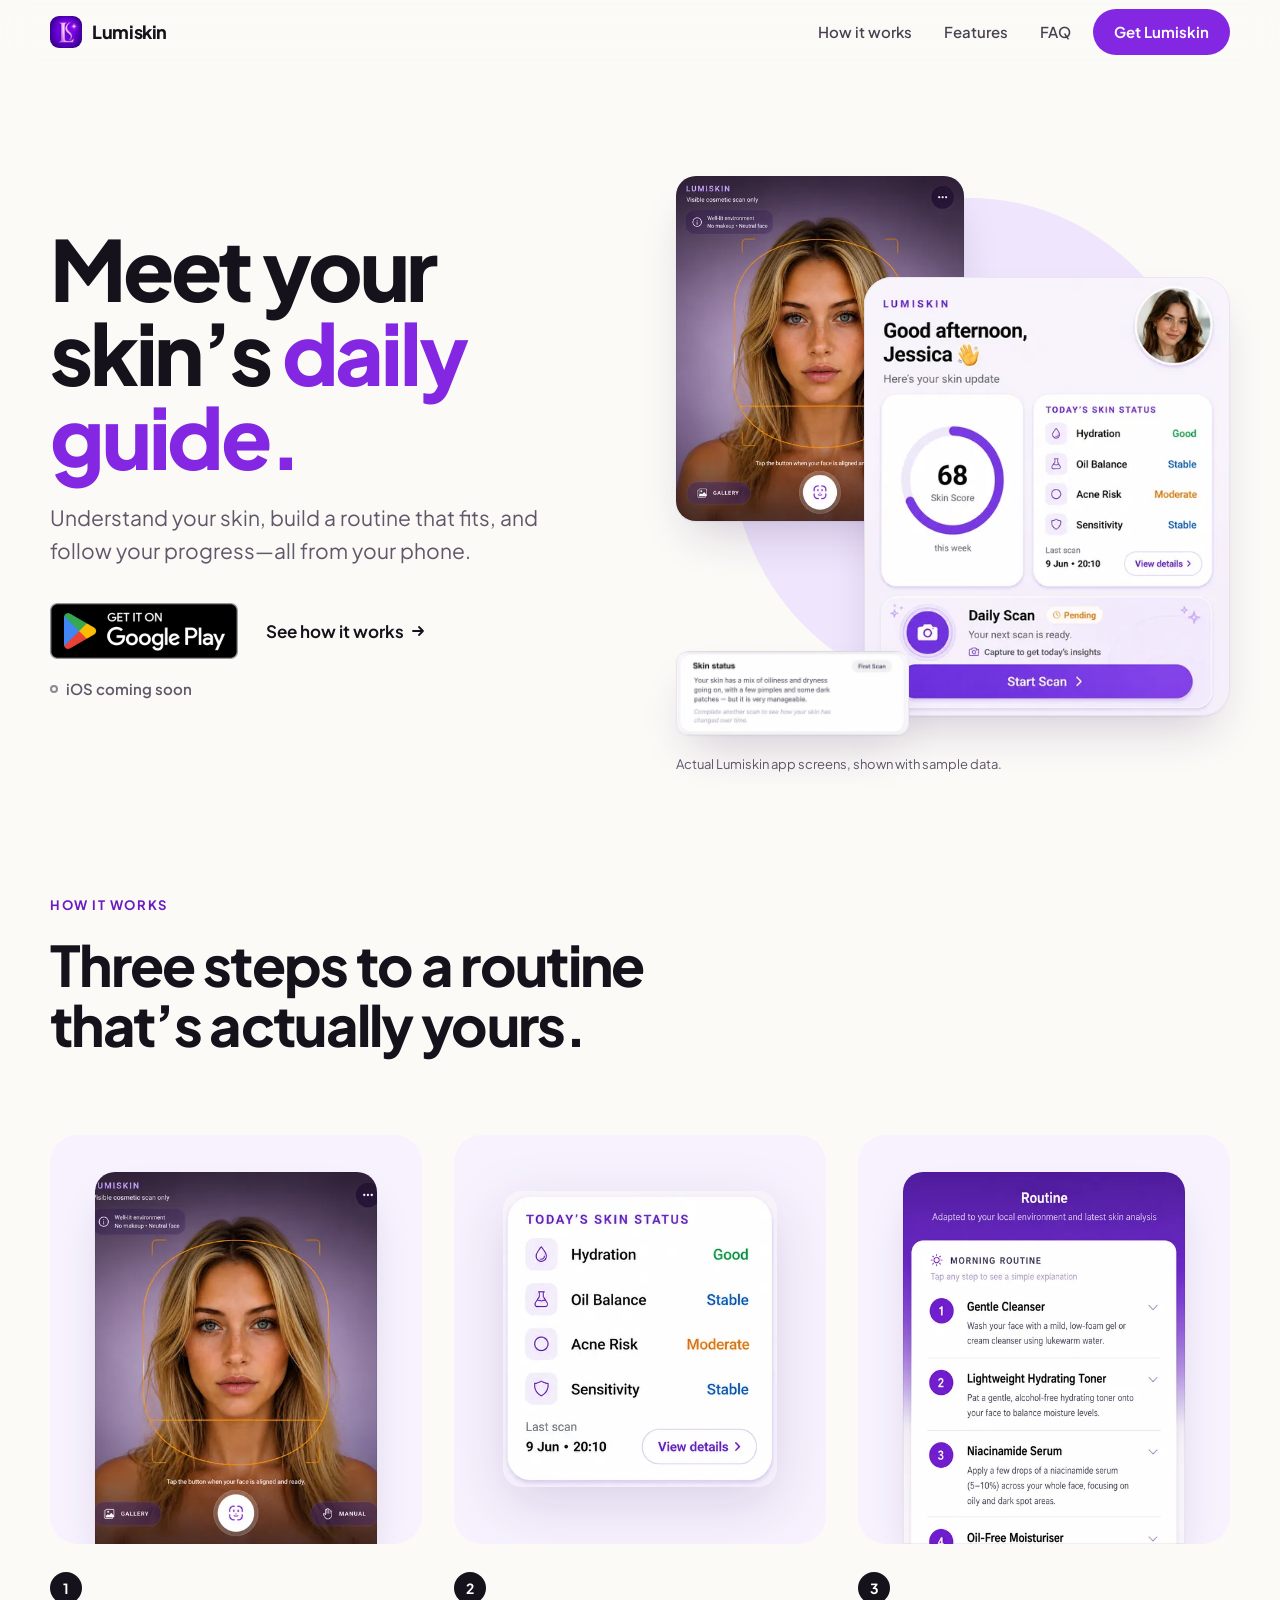
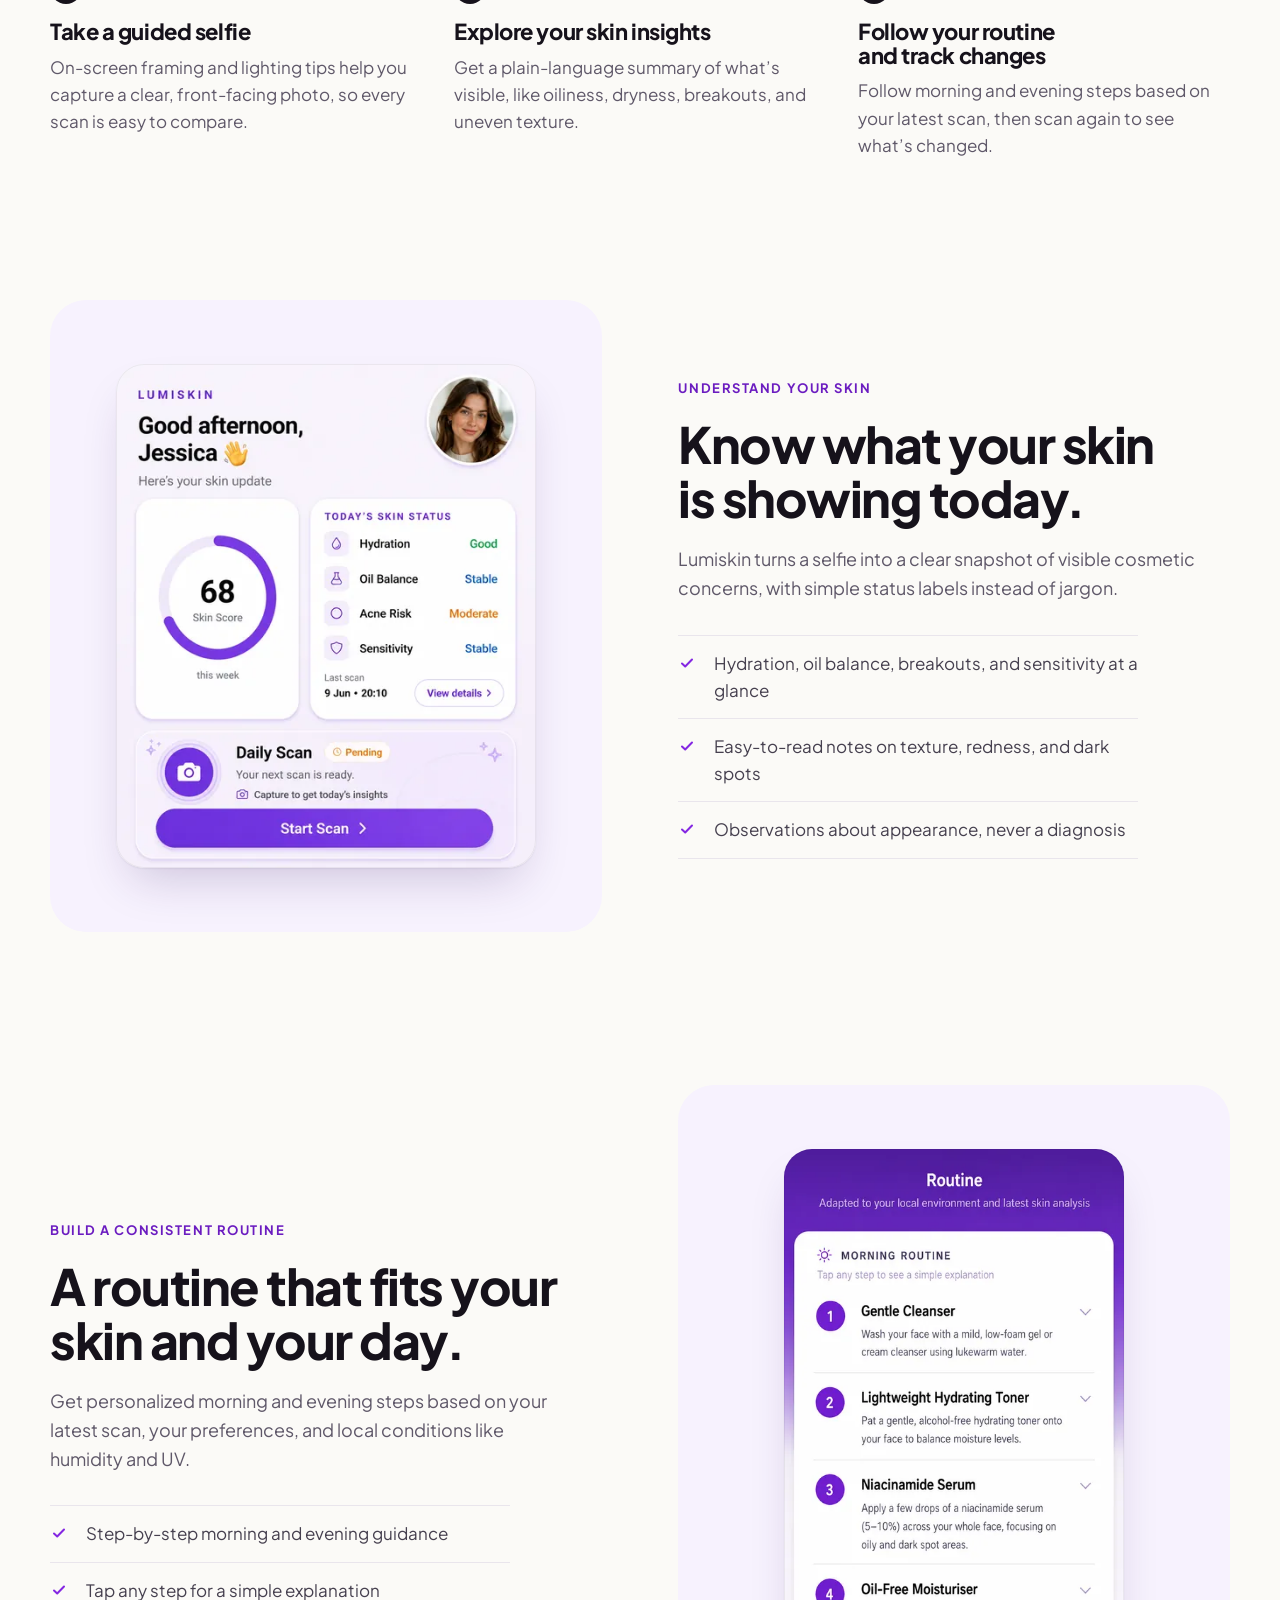
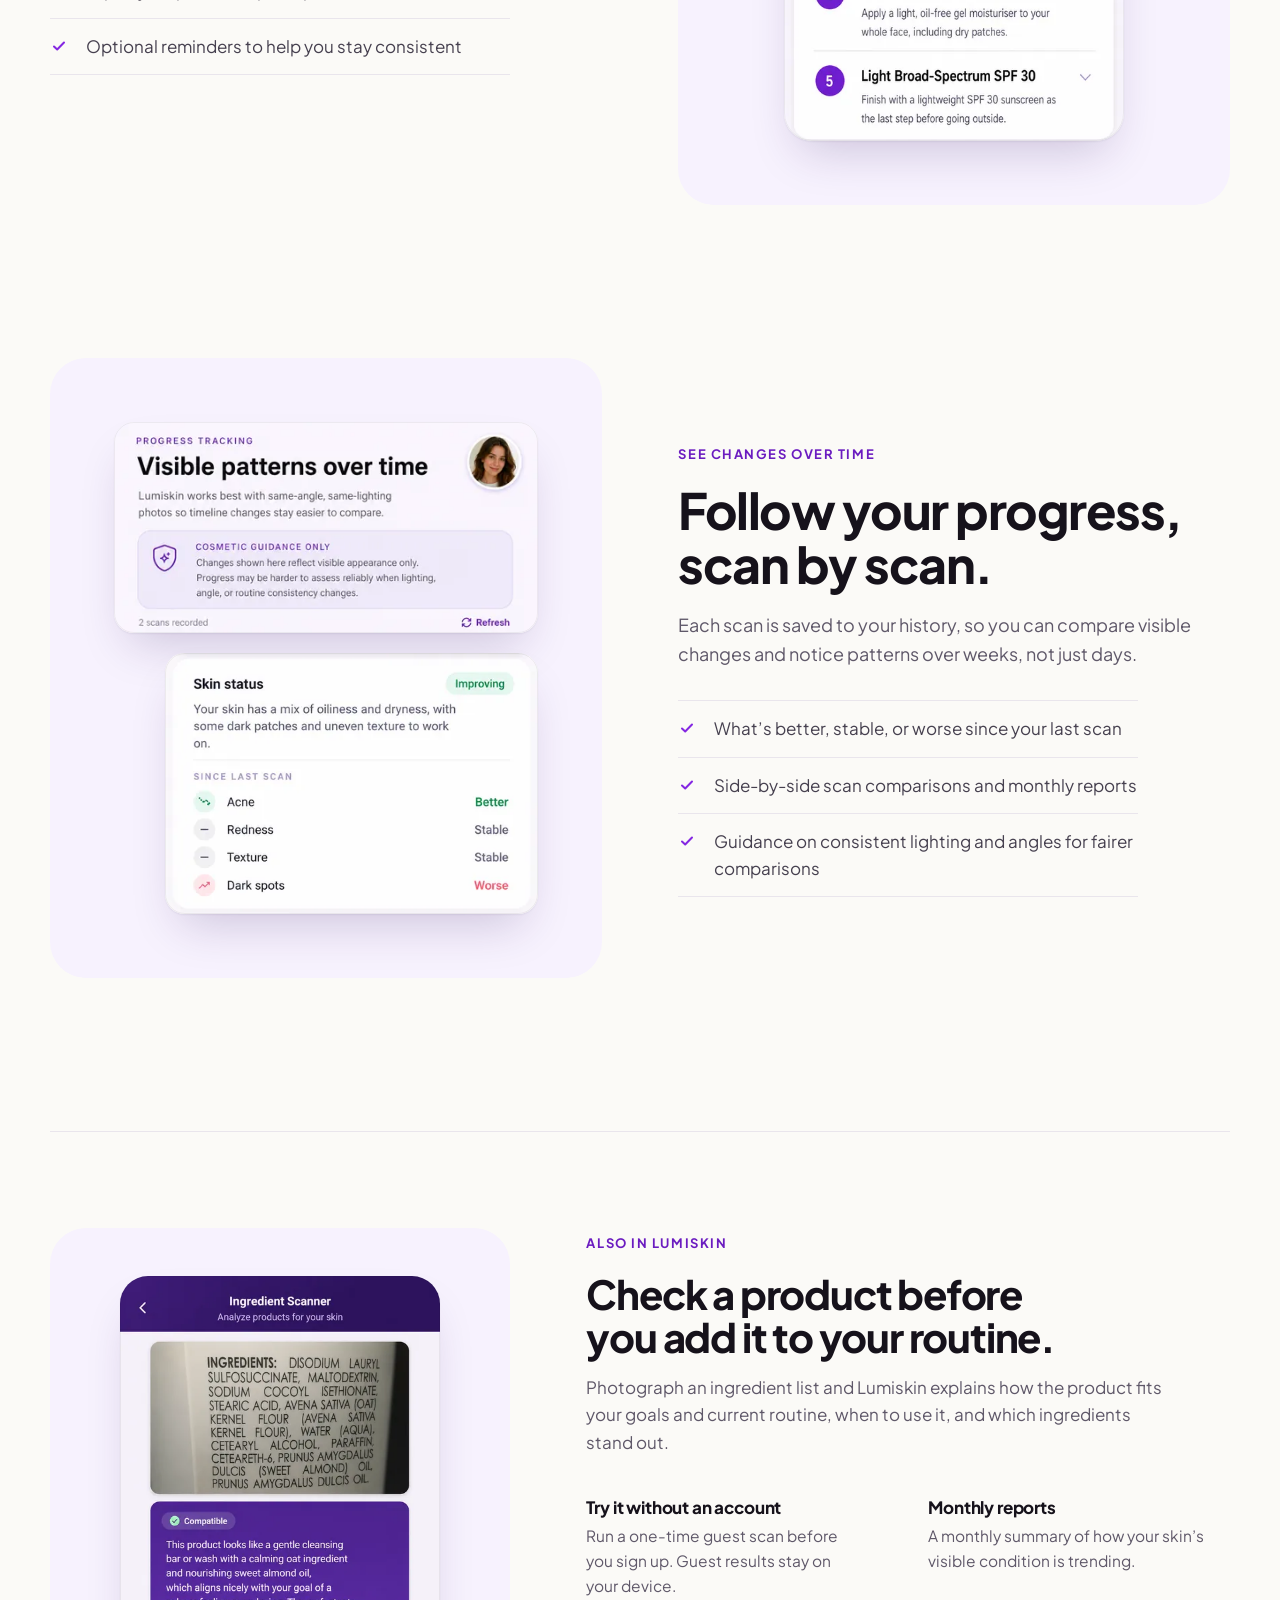
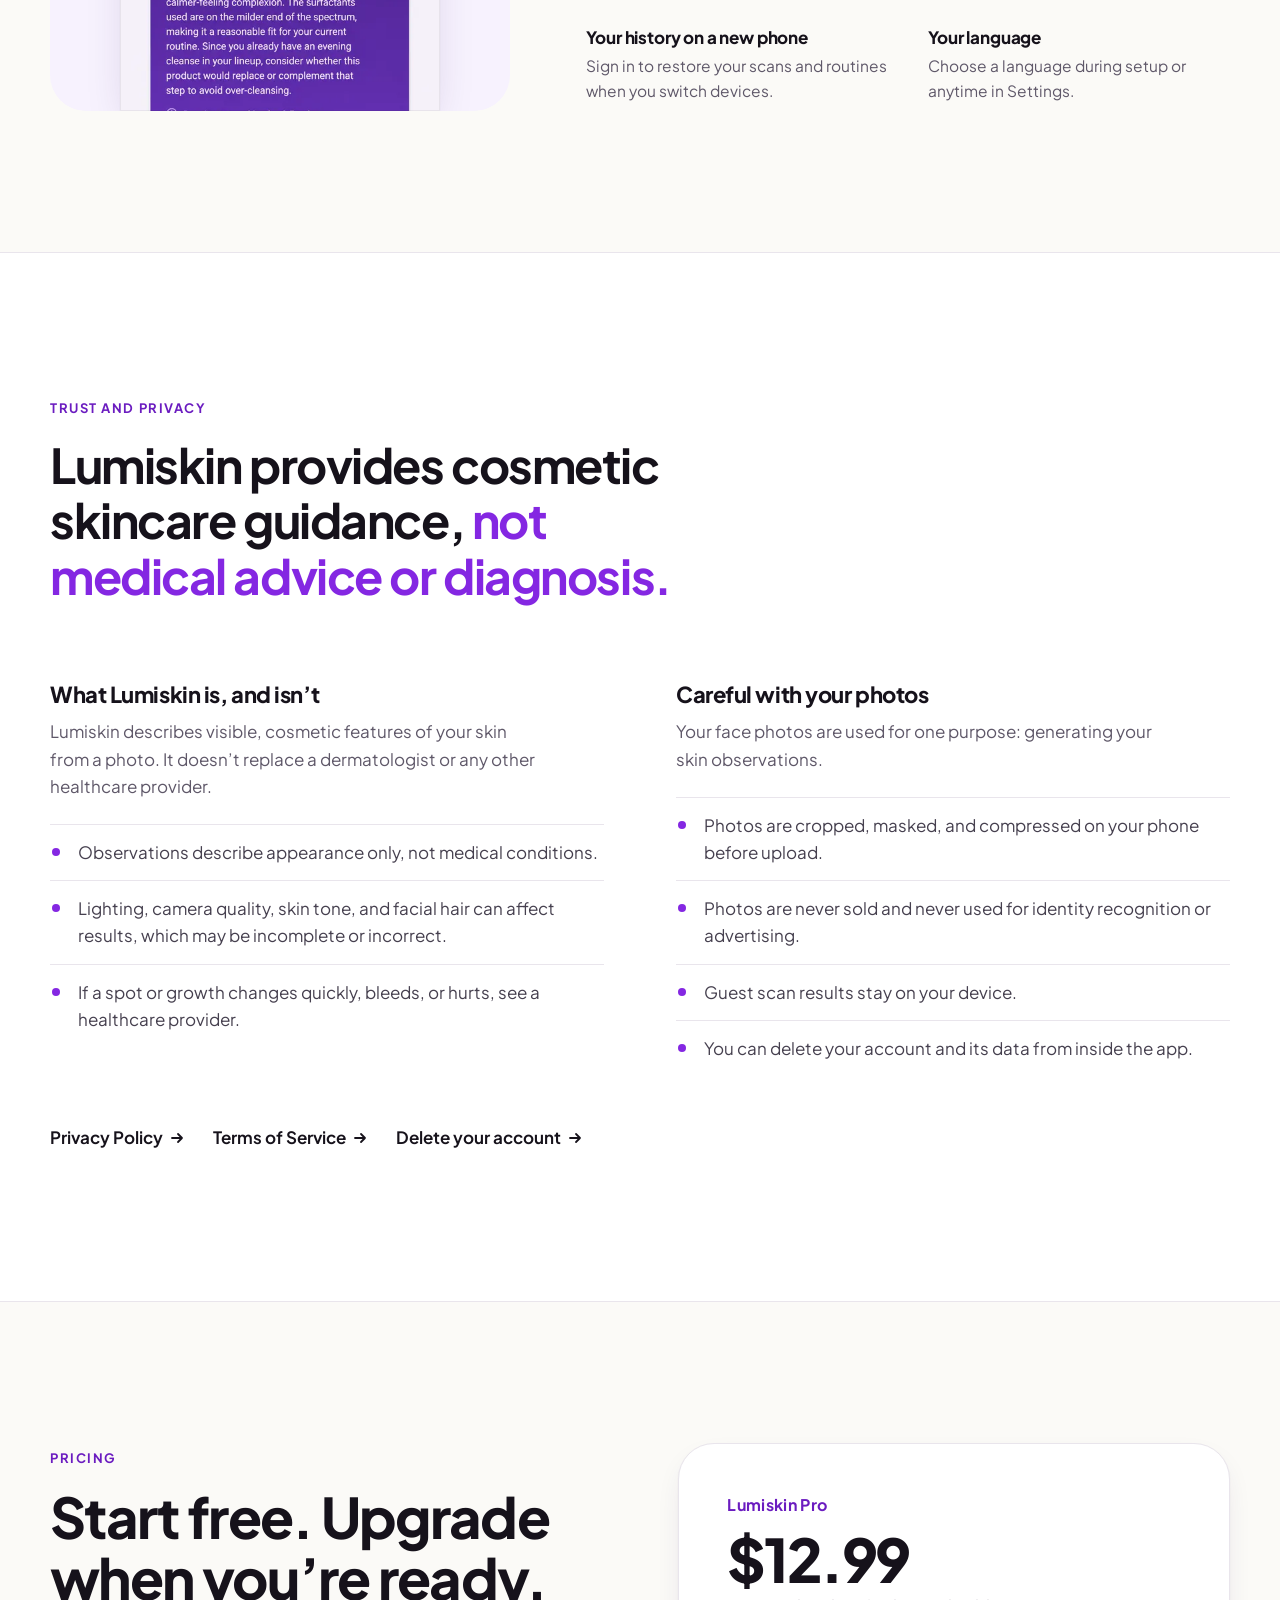
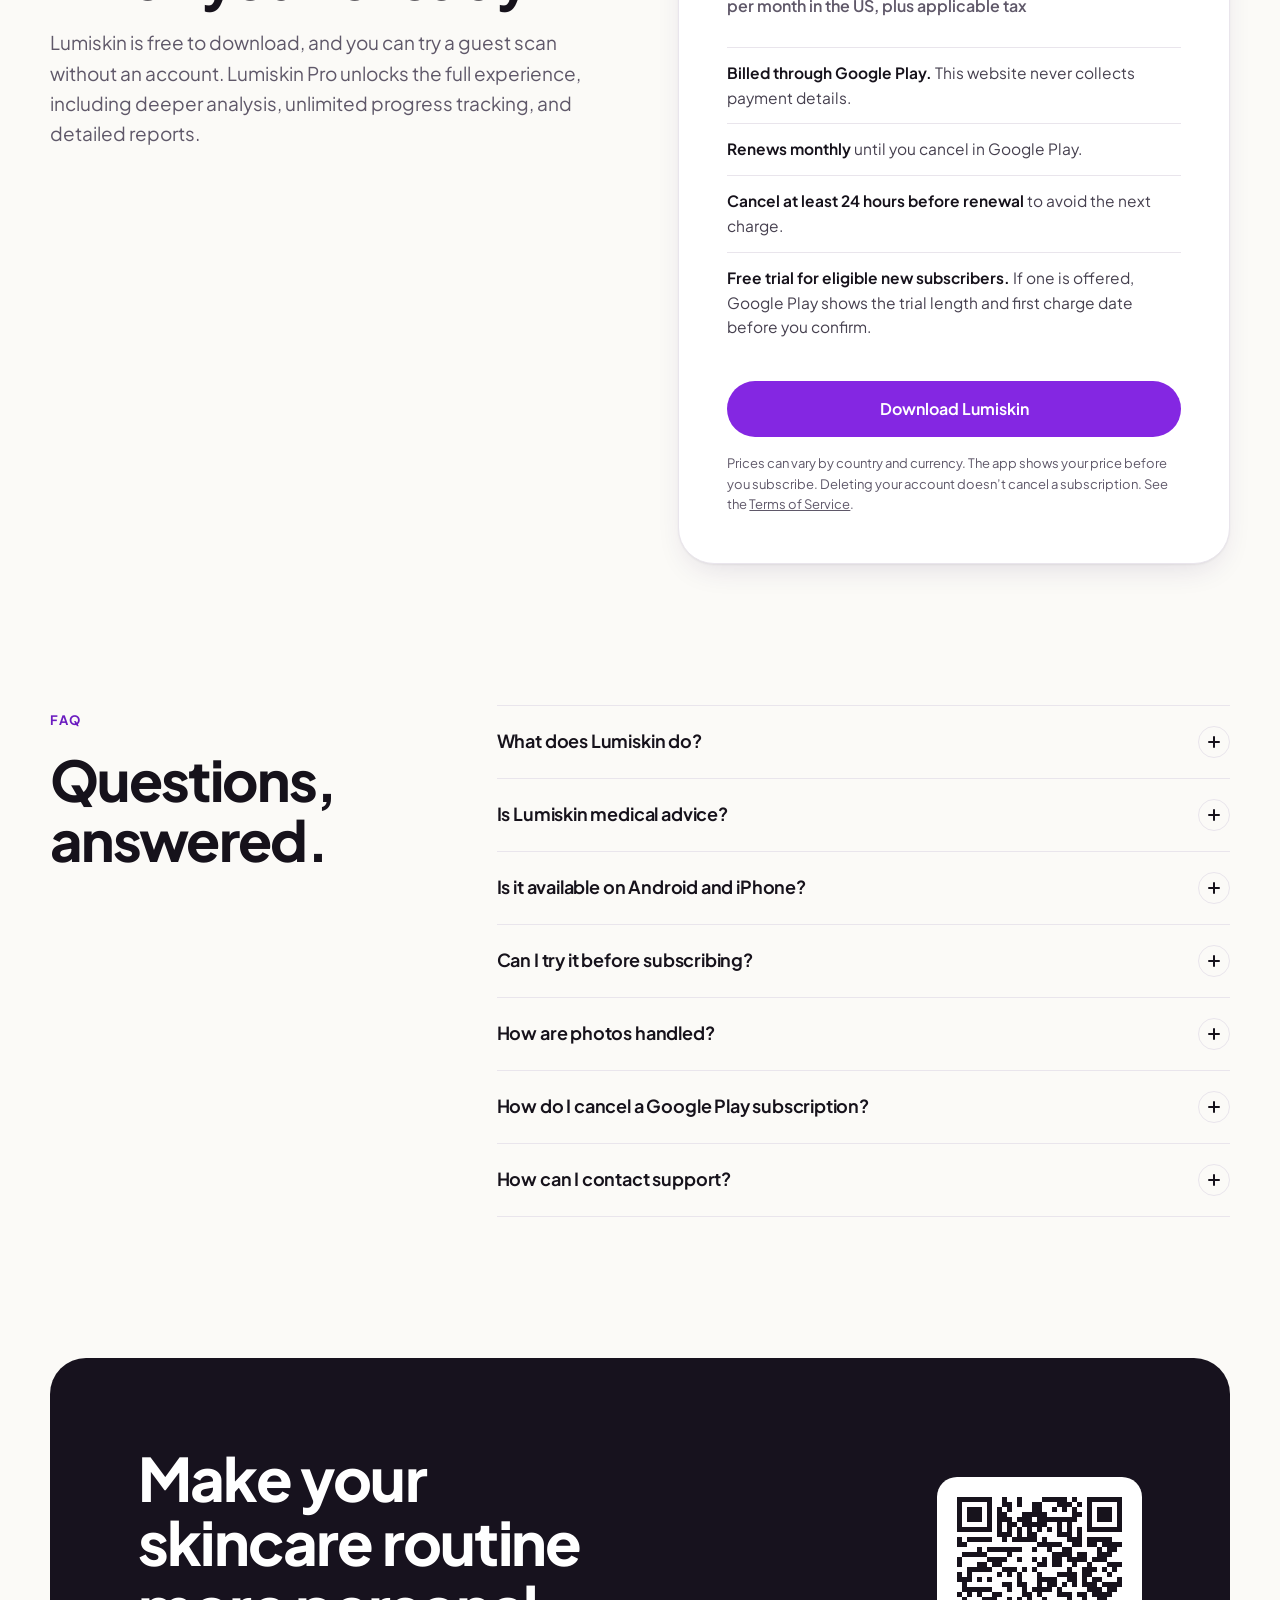
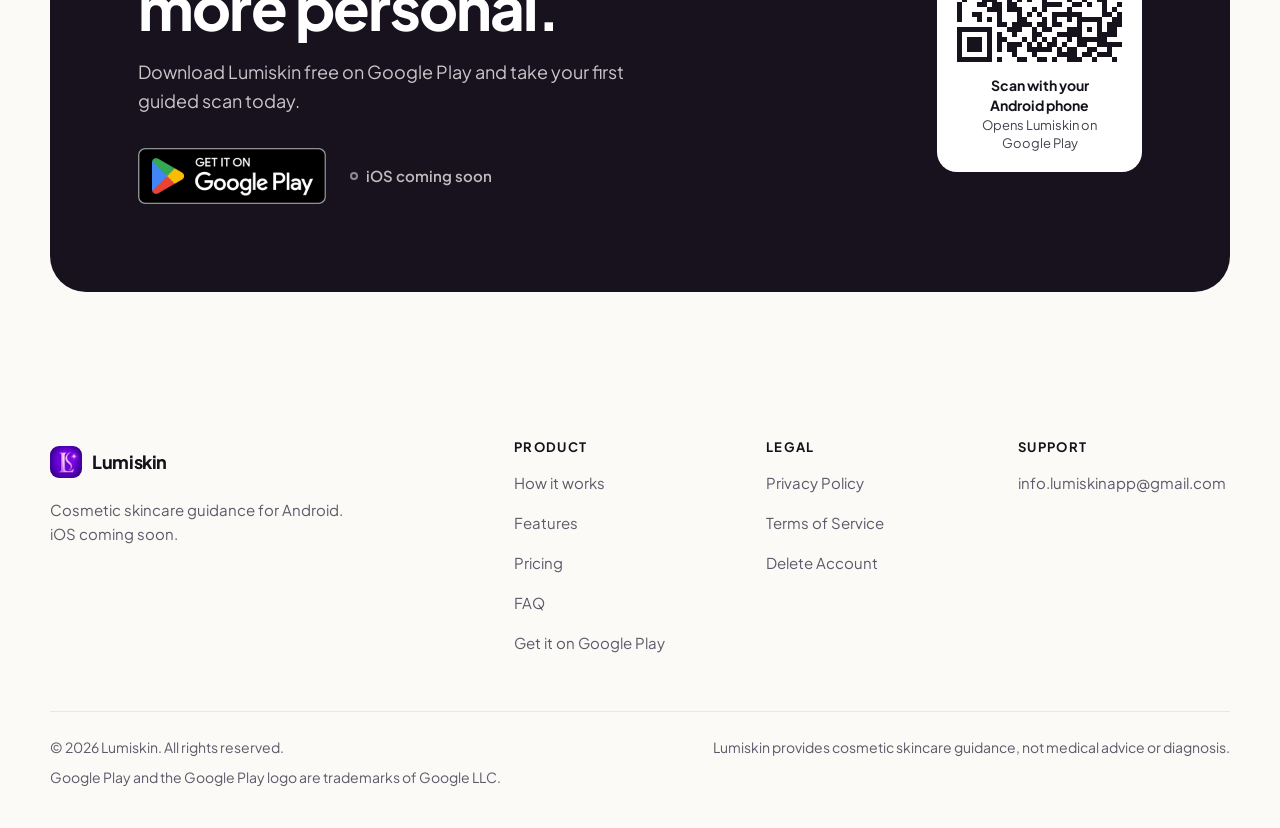
==== commit 624ac739: "Update support email to info.lumiskinapp@gmail.com Co-Authored-By: Claude Opus 5.5 <noreply@anthropi" ====
--- a/index.html
+++ b/index.html
@@ -423,7 +423,7 @@
           <details class="faq-item">
             <summary>How can I contact support?<span class="faq-icon" aria-hidden="true"></span></summary>
             <div class="faq-answer">
-              <p>Email us at <a href="mailto:sathsara2000@gmail.com">sathsara2000@gmail.com</a>. If you want to delete your account, the <a href="delete-account.html">account deletion page</a> walks you through it.</p>
+              <p>Email us at <a href="mailto:info.lumiskinapp@gmail.com">info.lumiskinapp@gmail.com</a>. If you want to delete your account, the <a href="delete-account.html">account deletion page</a> walks you through it.</p>
             </div>
           </details>
         </div>
@@ -492,7 +492,7 @@
         <div class="footer-col">
           <h2>Support</h2>
           <ul>
-            <li><a href="mailto:sathsara2000@gmail.com">sathsara2000@gmail.com</a></li>
+            <li><a href="mailto:info.lumiskinapp@gmail.com">info.lumiskinapp@gmail.com</a></li>
           </ul>
         </div>
       </div>
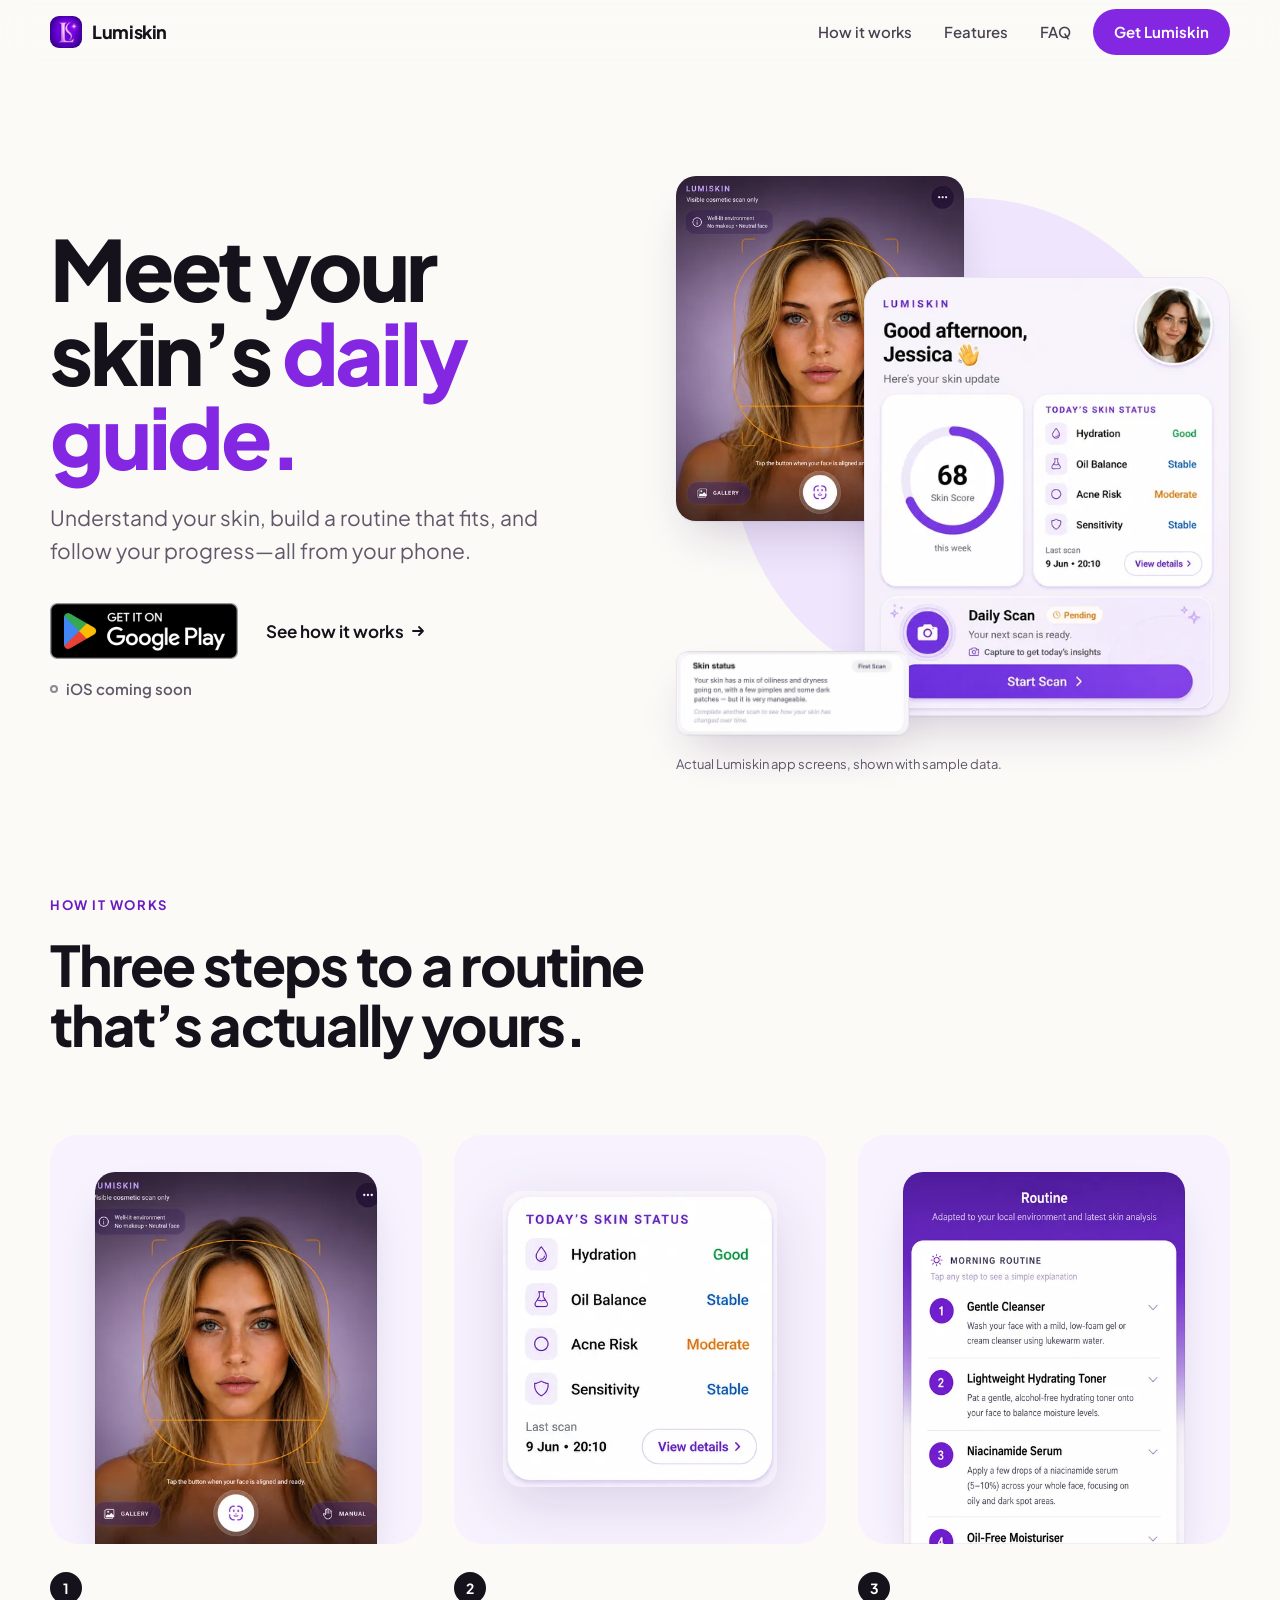
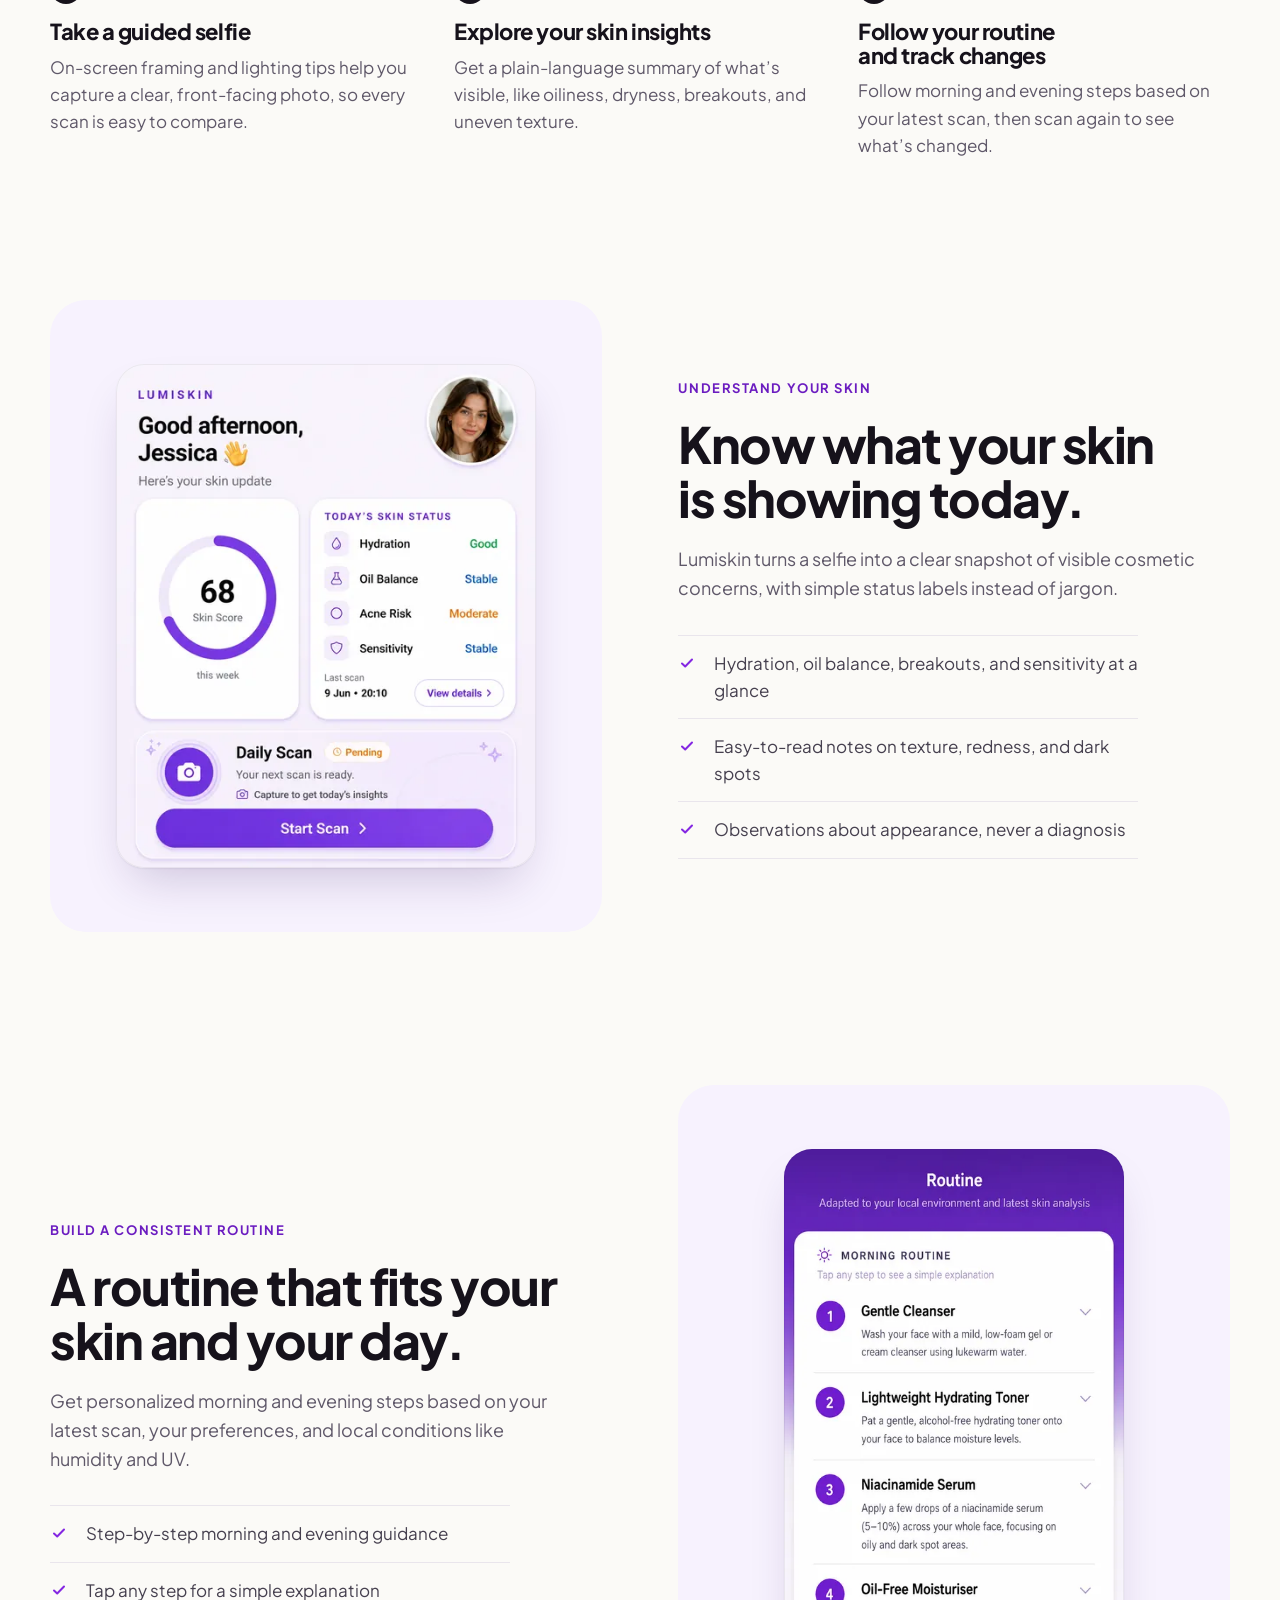
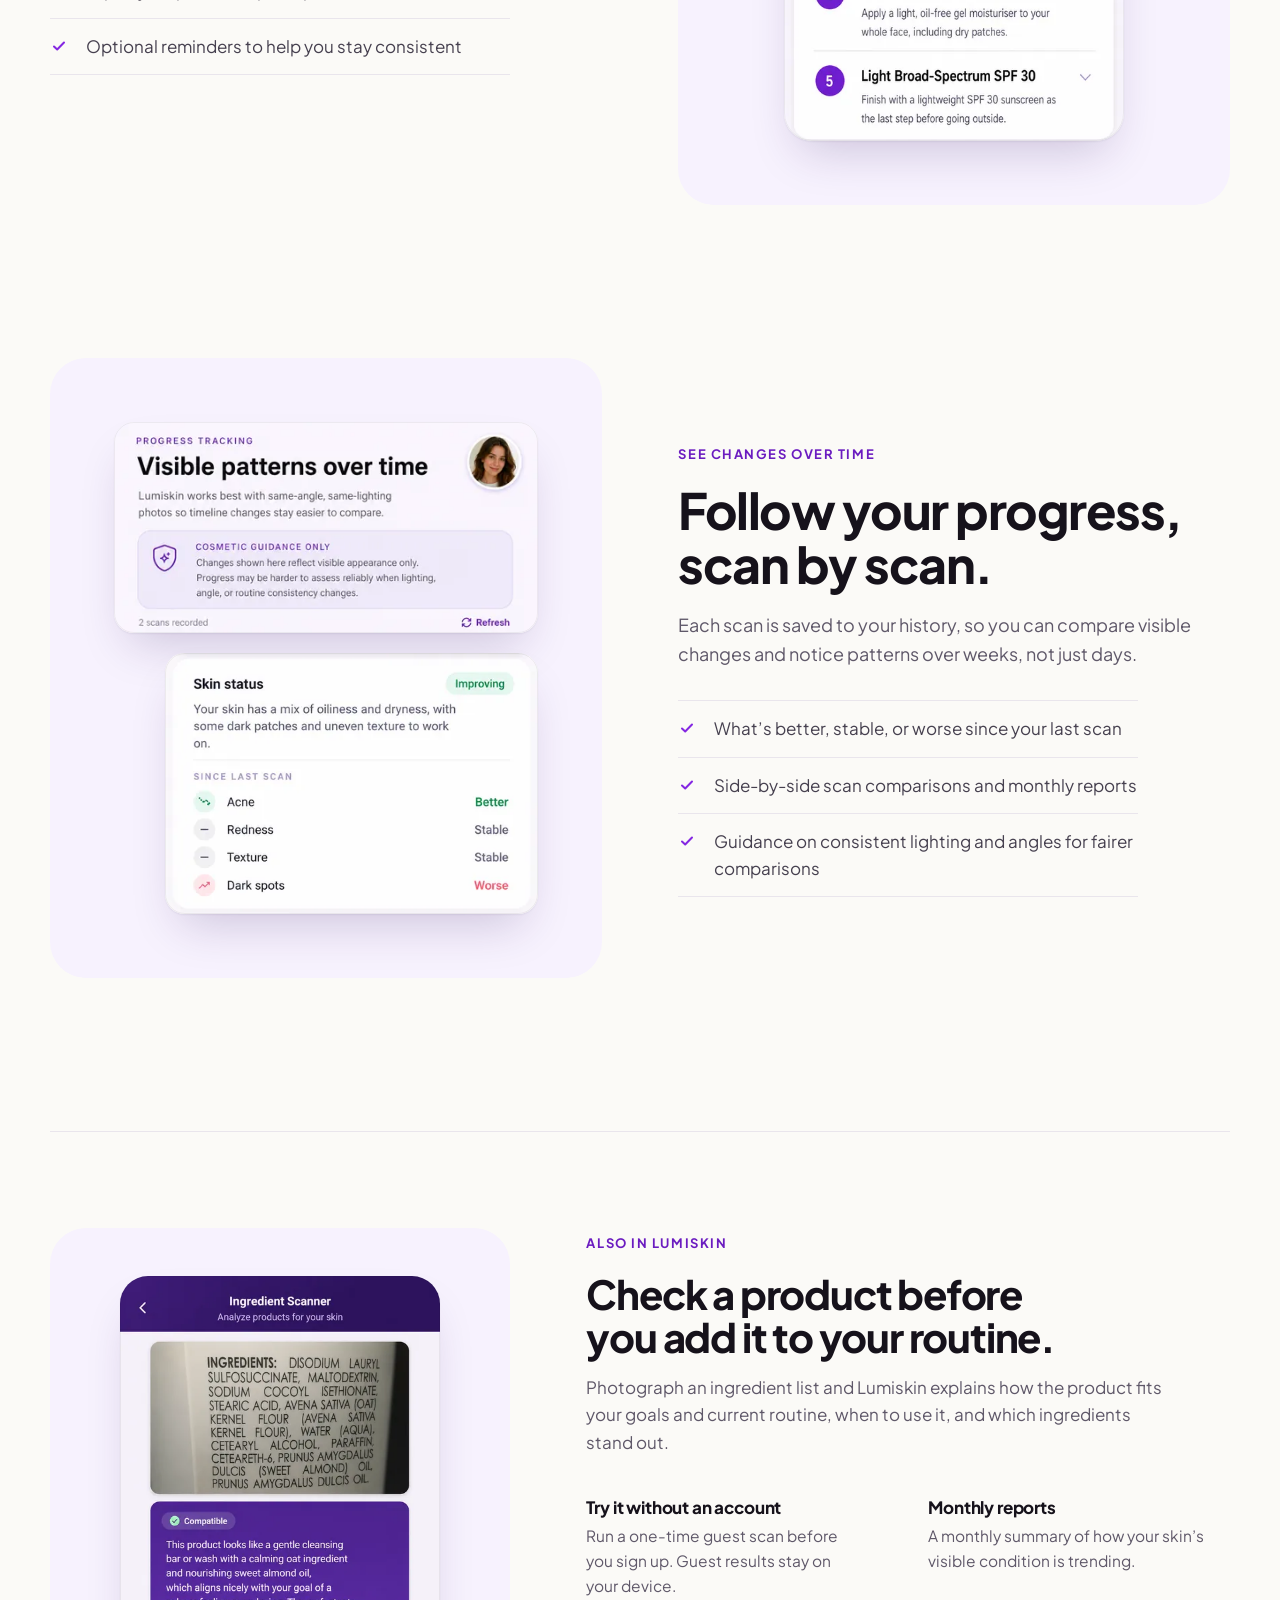
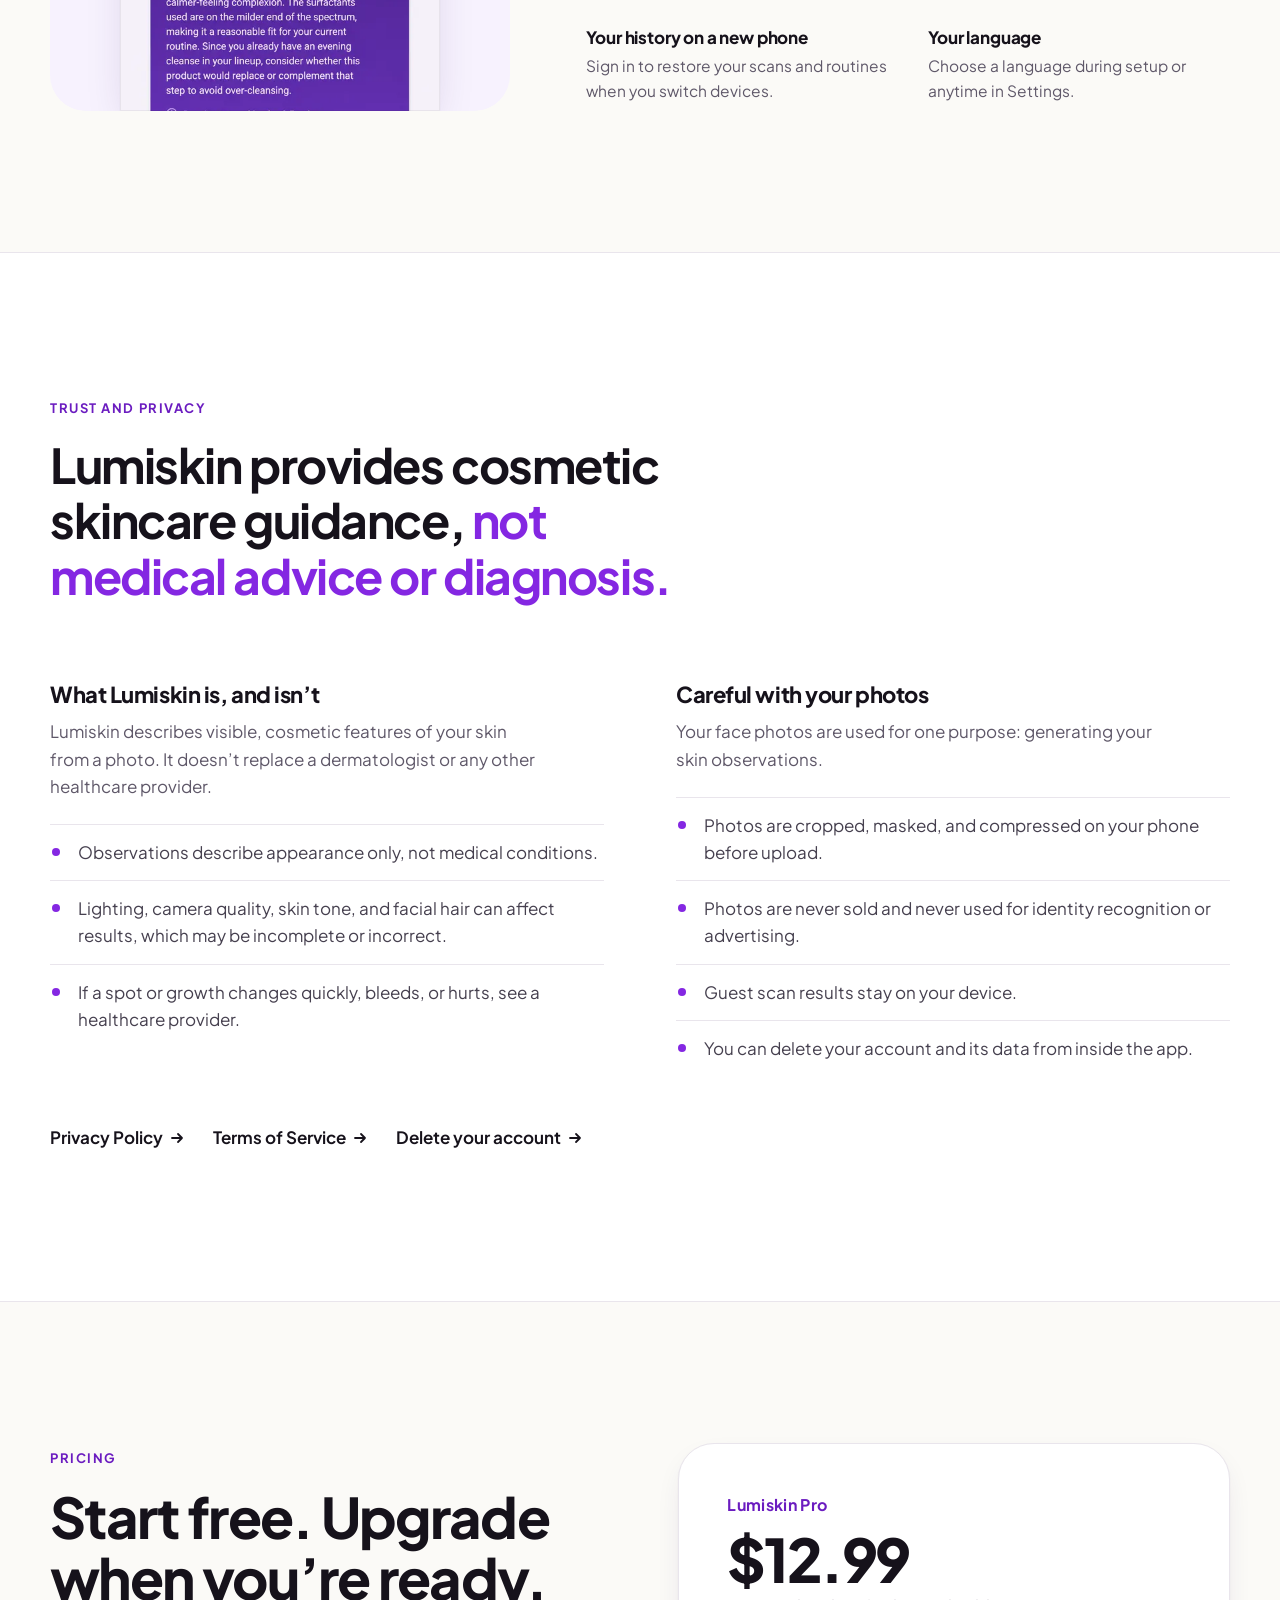
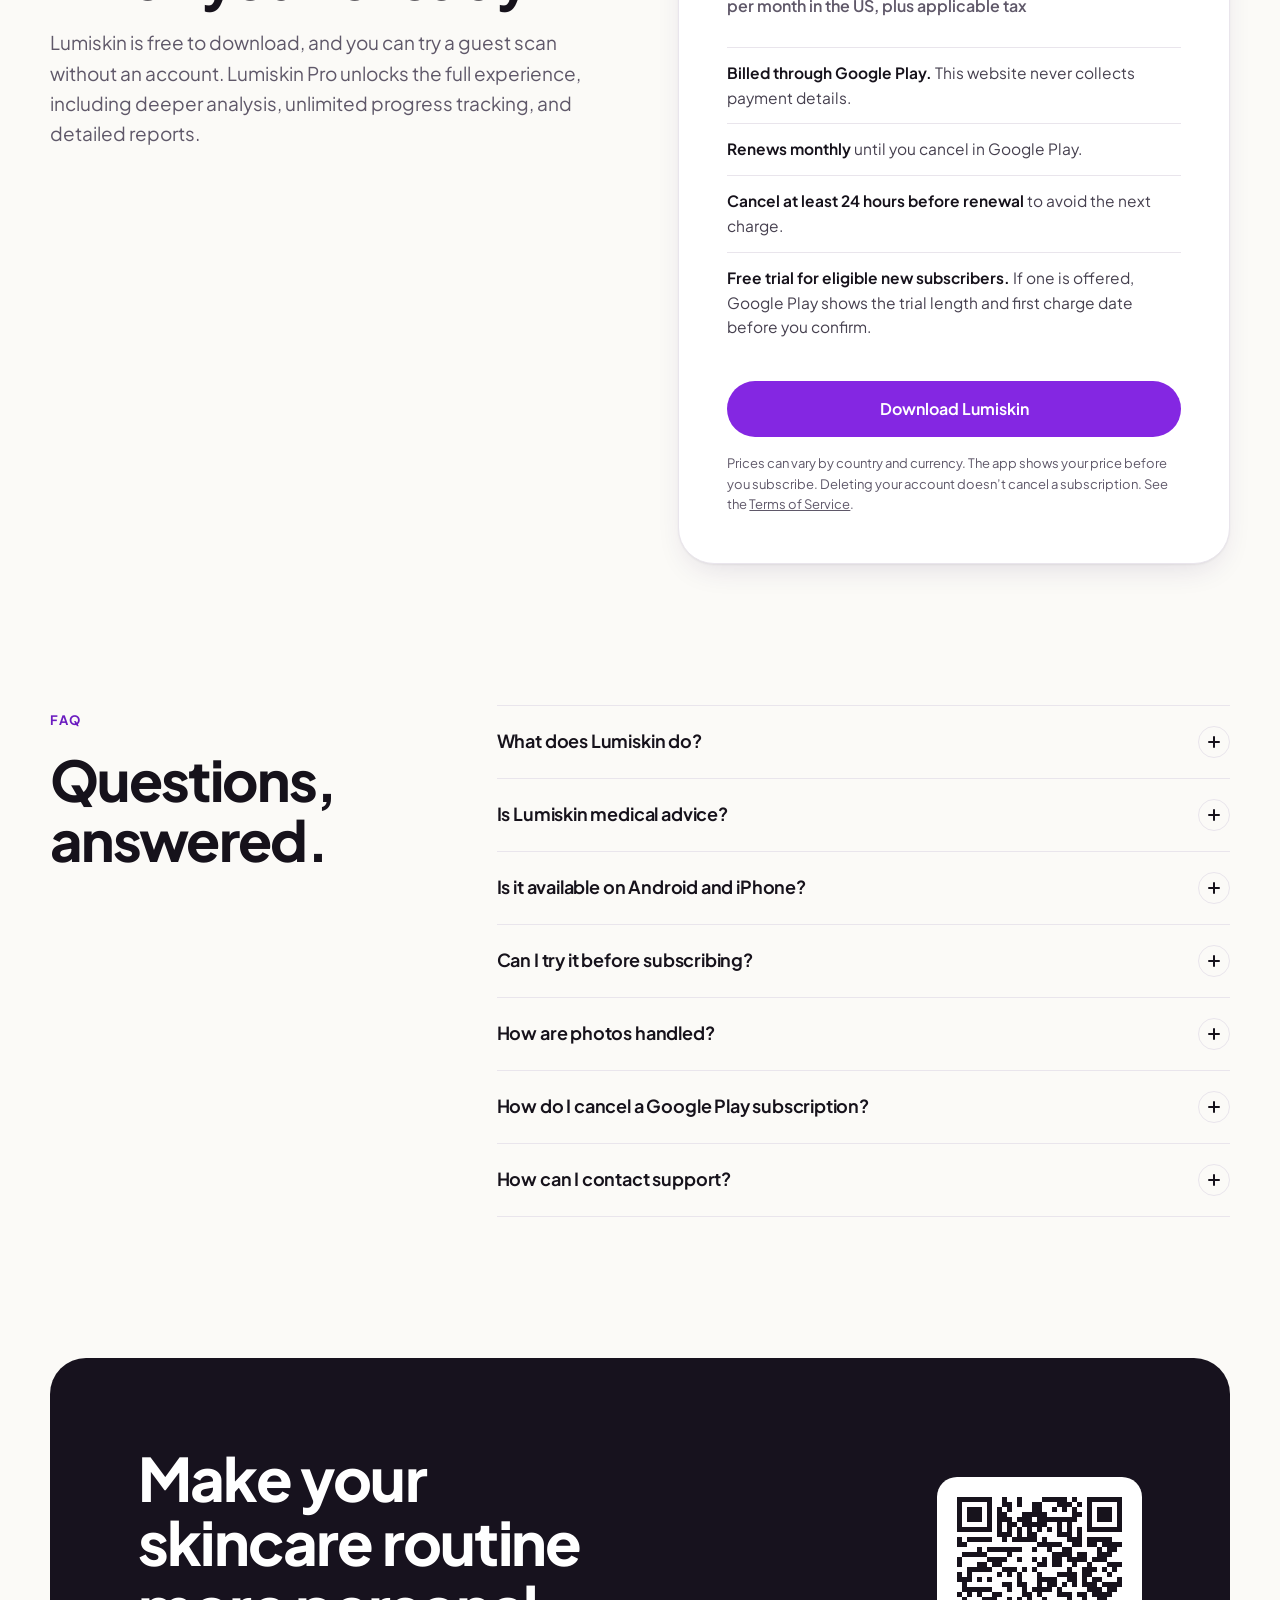
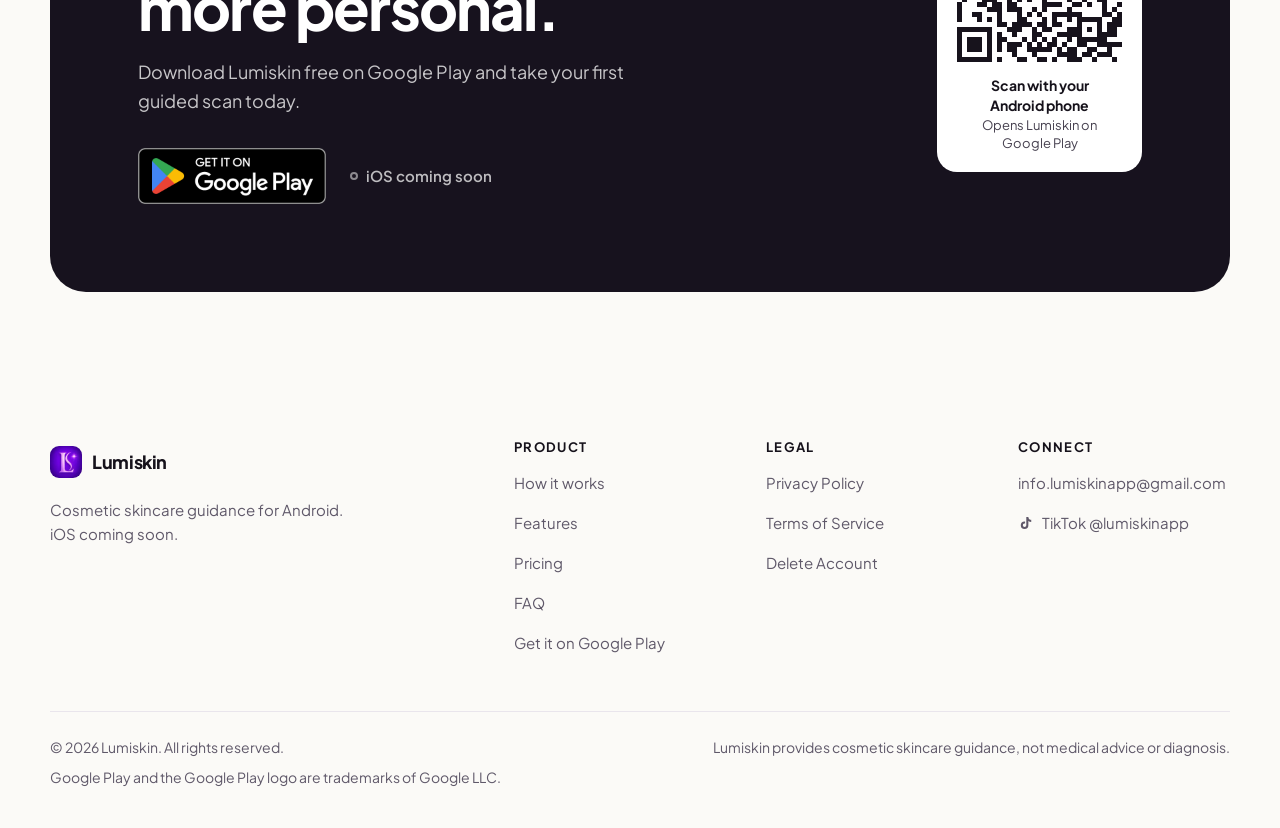
==== commit 5a56266c: "Add official TikTok account to footer and structured data Co-Authored-By: Claude Opus 5.5 <noreply@a" ====
--- a/index.html
+++ b/index.html
@@ -62,7 +62,8 @@
     "applicationCategory": "LifestyleApplication",
     "installUrl": "https://play.google.com/store/apps/details?id=com.lumiskin.app",
     "image": "https://lumiskin.live/assets/img/icon-512.png",
-    "offers": { "@type": "Offer", "price": "0", "priceCurrency": "USD" }
+    "offers": { "@type": "Offer", "price": "0", "priceCurrency": "USD" },
+    "sameAs": ["https://www.tiktok.com/@lumiskinapp"]
   }
   </script>
 
@@ -490,9 +491,15 @@
           </ul>
         </nav>
         <div class="footer-col">
-          <h2>Support</h2>
+          <h2>Connect</h2>
           <ul>
             <li><a href="mailto:info.lumiskinapp@gmail.com">info.lumiskinapp@gmail.com</a></li>
+            <li>
+              <a class="social-link" href="https://www.tiktok.com/@lumiskinapp" target="_blank" rel="me noopener">
+                <svg width="16" height="16" viewBox="0 0 24 24" fill="currentColor" aria-hidden="true"><path d="M16.6 5.82A4.28 4.28 0 0 1 15.54 3h-3.09v12.4a2.59 2.59 0 0 1-2.59 2.5 2.59 2.59 0 0 1-2.59-2.59 2.59 2.59 0 0 1 3.37-2.47V9.68a5.68 5.68 0 0 0-.78-.05 5.69 5.69 0 0 0-5.69 5.69A5.69 5.69 0 0 0 9.86 21a5.69 5.69 0 0 0 5.68-5.68V9.01a7.35 7.35 0 0 0 4.3 1.38V7.3a4.3 4.3 0 0 1-3.24-1.48z"/></svg>
+                TikTok @lumiskinapp<span class="visually-hidden"> (opens in a new tab)</span>
+              </a>
+            </li>
           </ul>
         </div>
       </div>
--- a/assets/css/site.css
+++ b/assets/css/site.css
@@ -714,6 +714,7 @@
   text-decoration: none;
   overflow-wrap: anywhere;
 }
+.footer-col .social-link { gap: 8px; }
 .footer-col a:hover { color: var(--purple-ink); text-decoration: underline; text-underline-offset: 3px; }
 .footer-bottom {
   margin-top: 48px;
